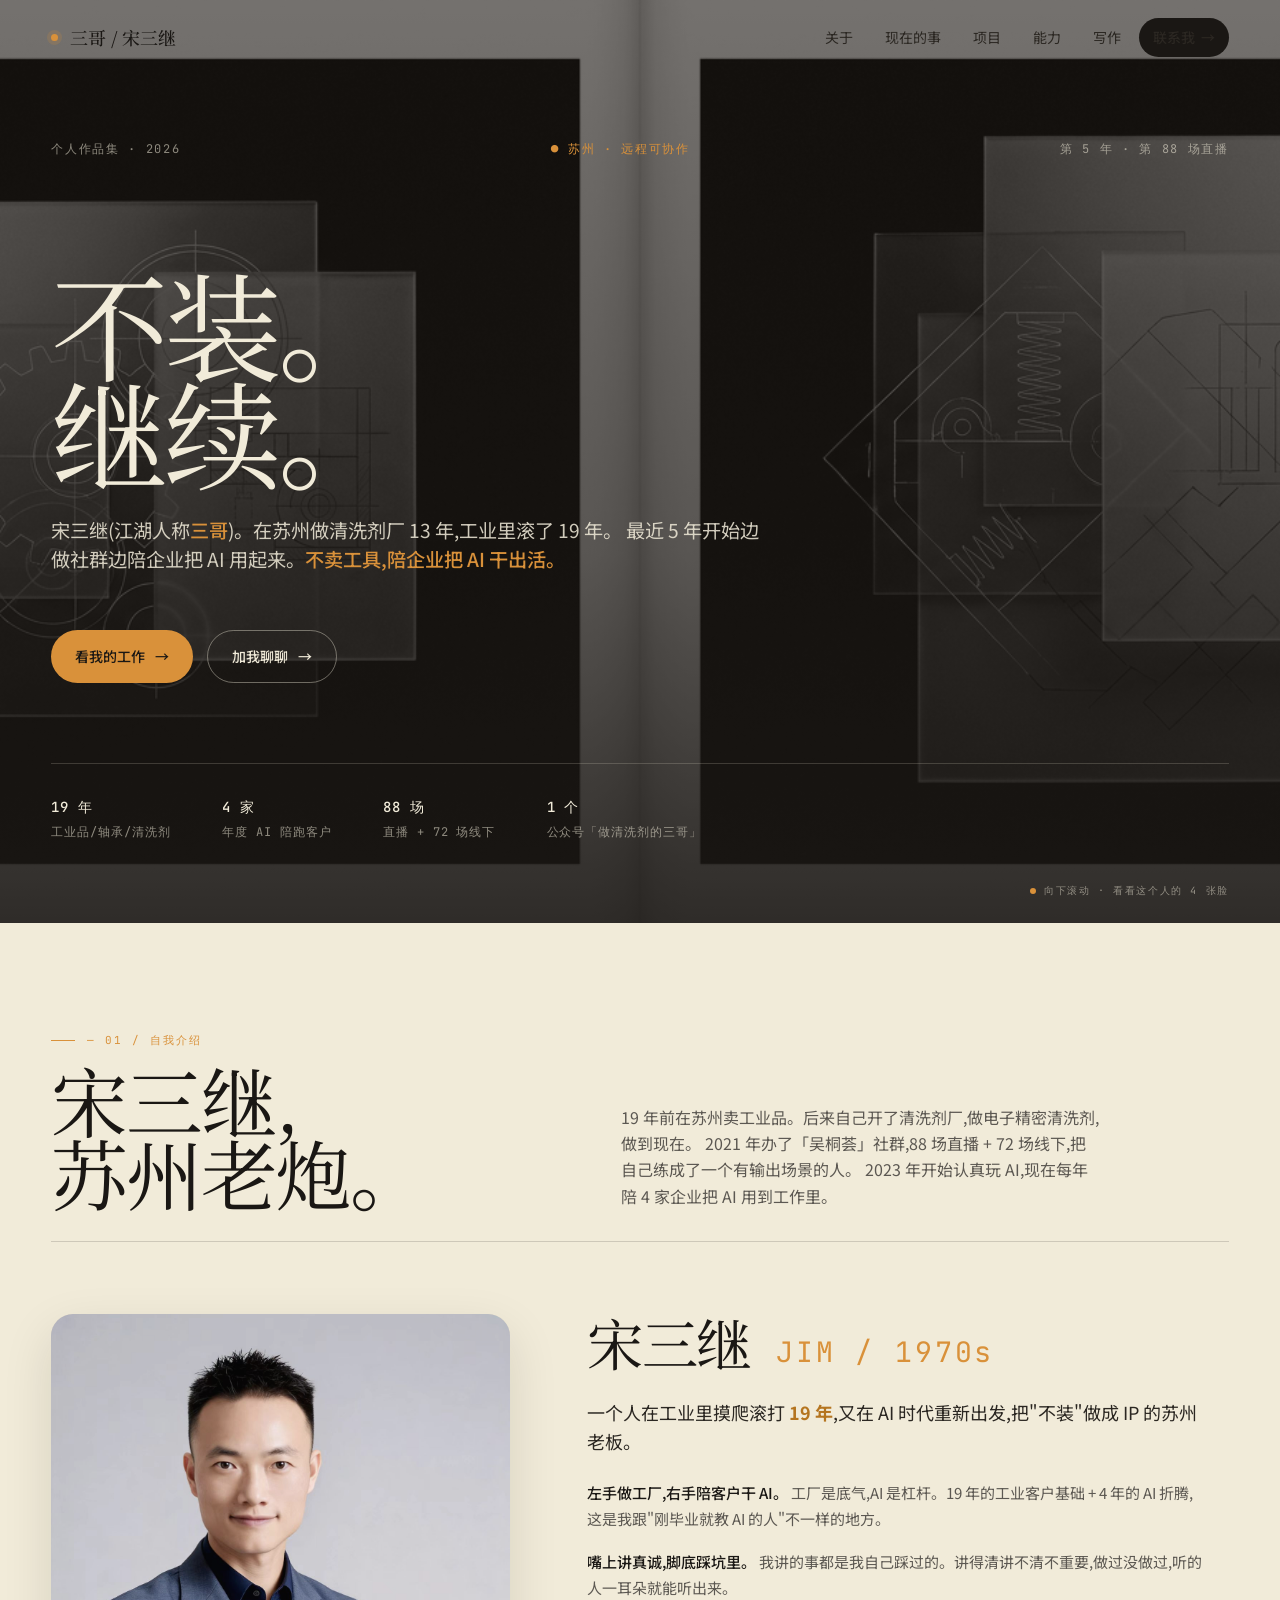
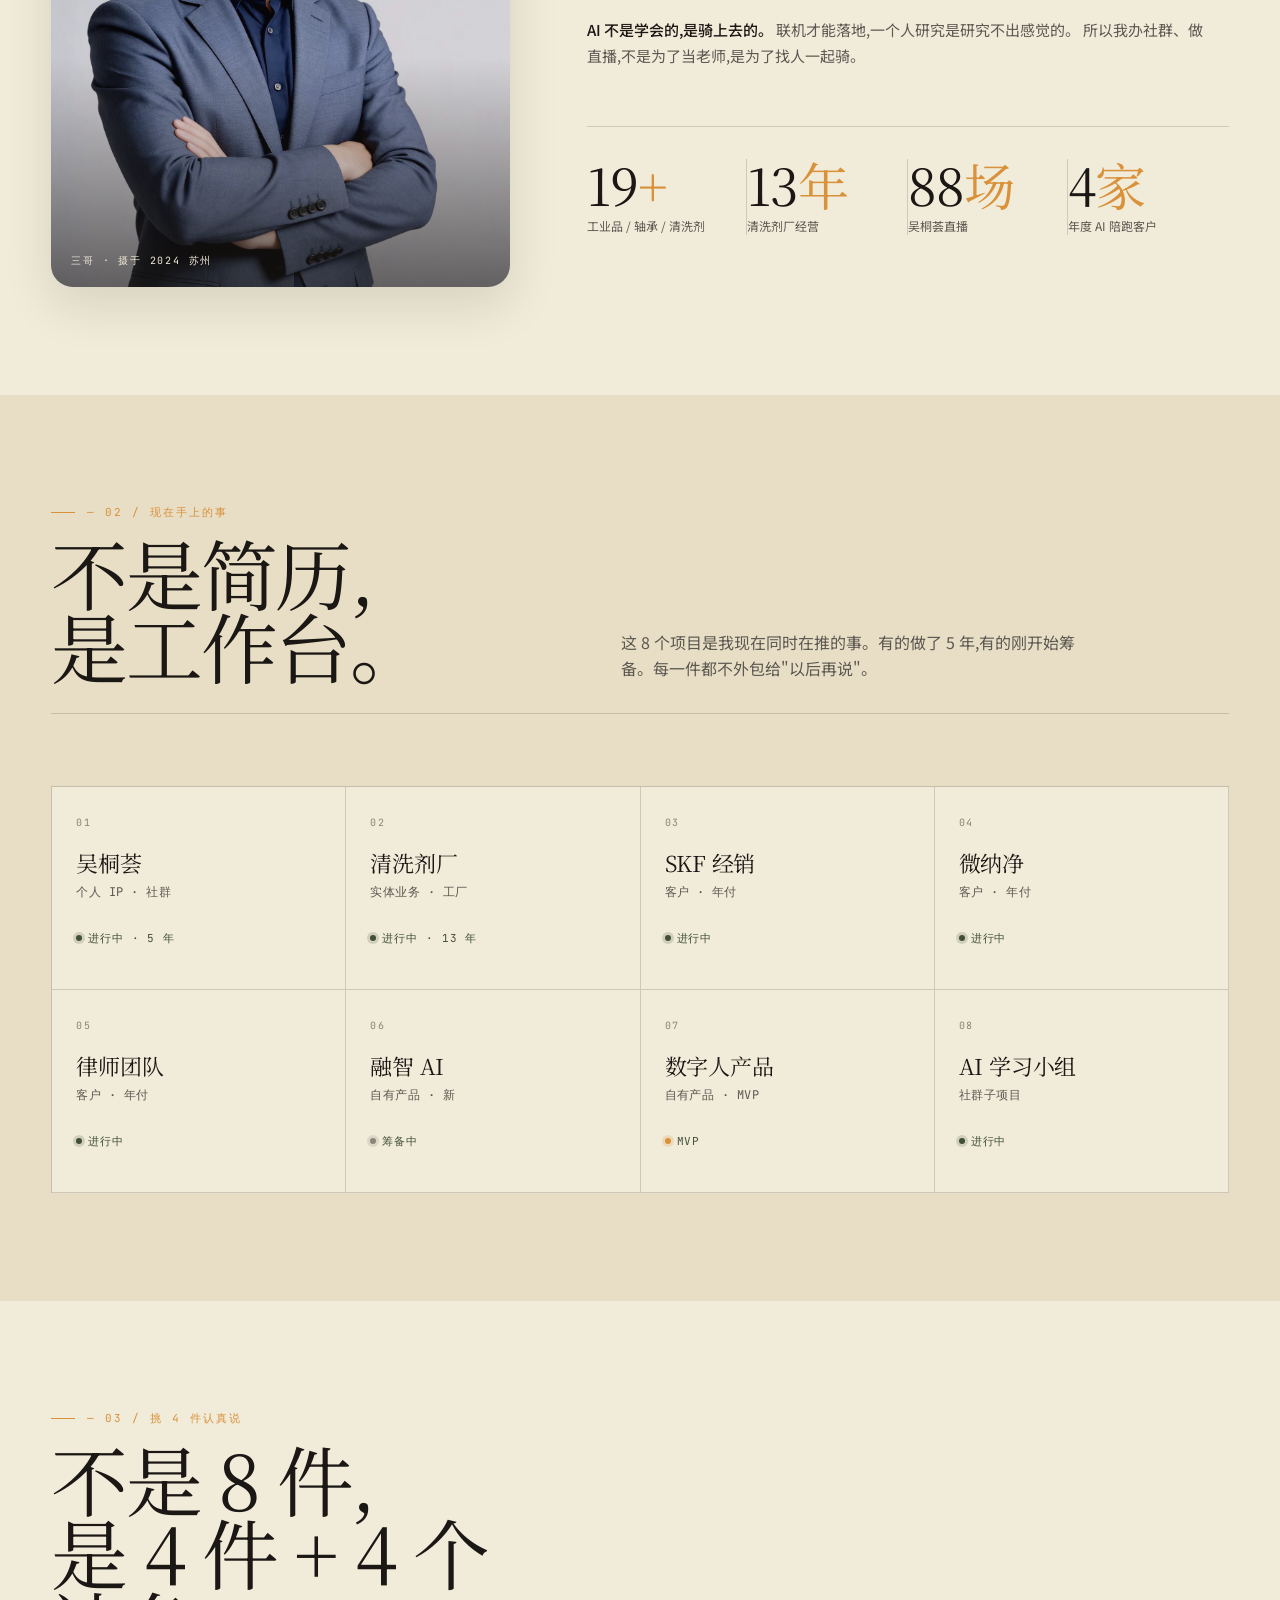
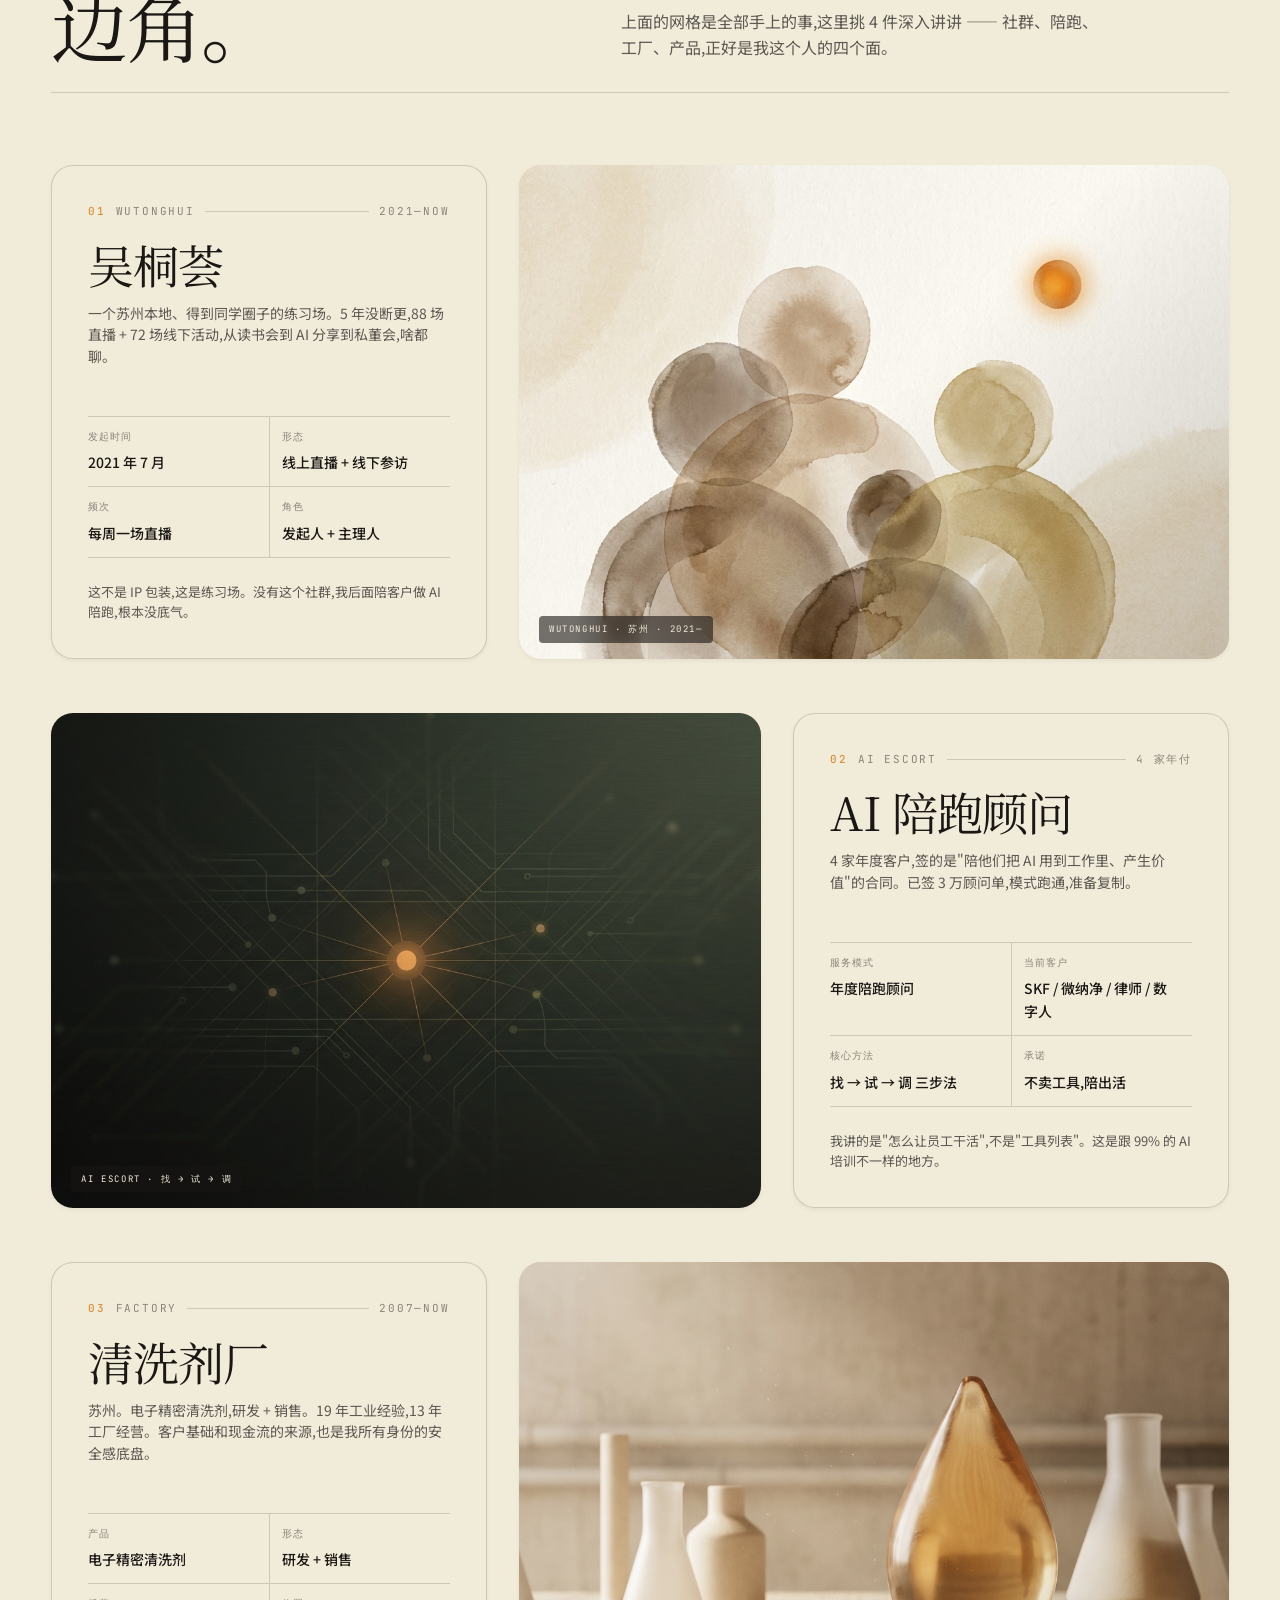
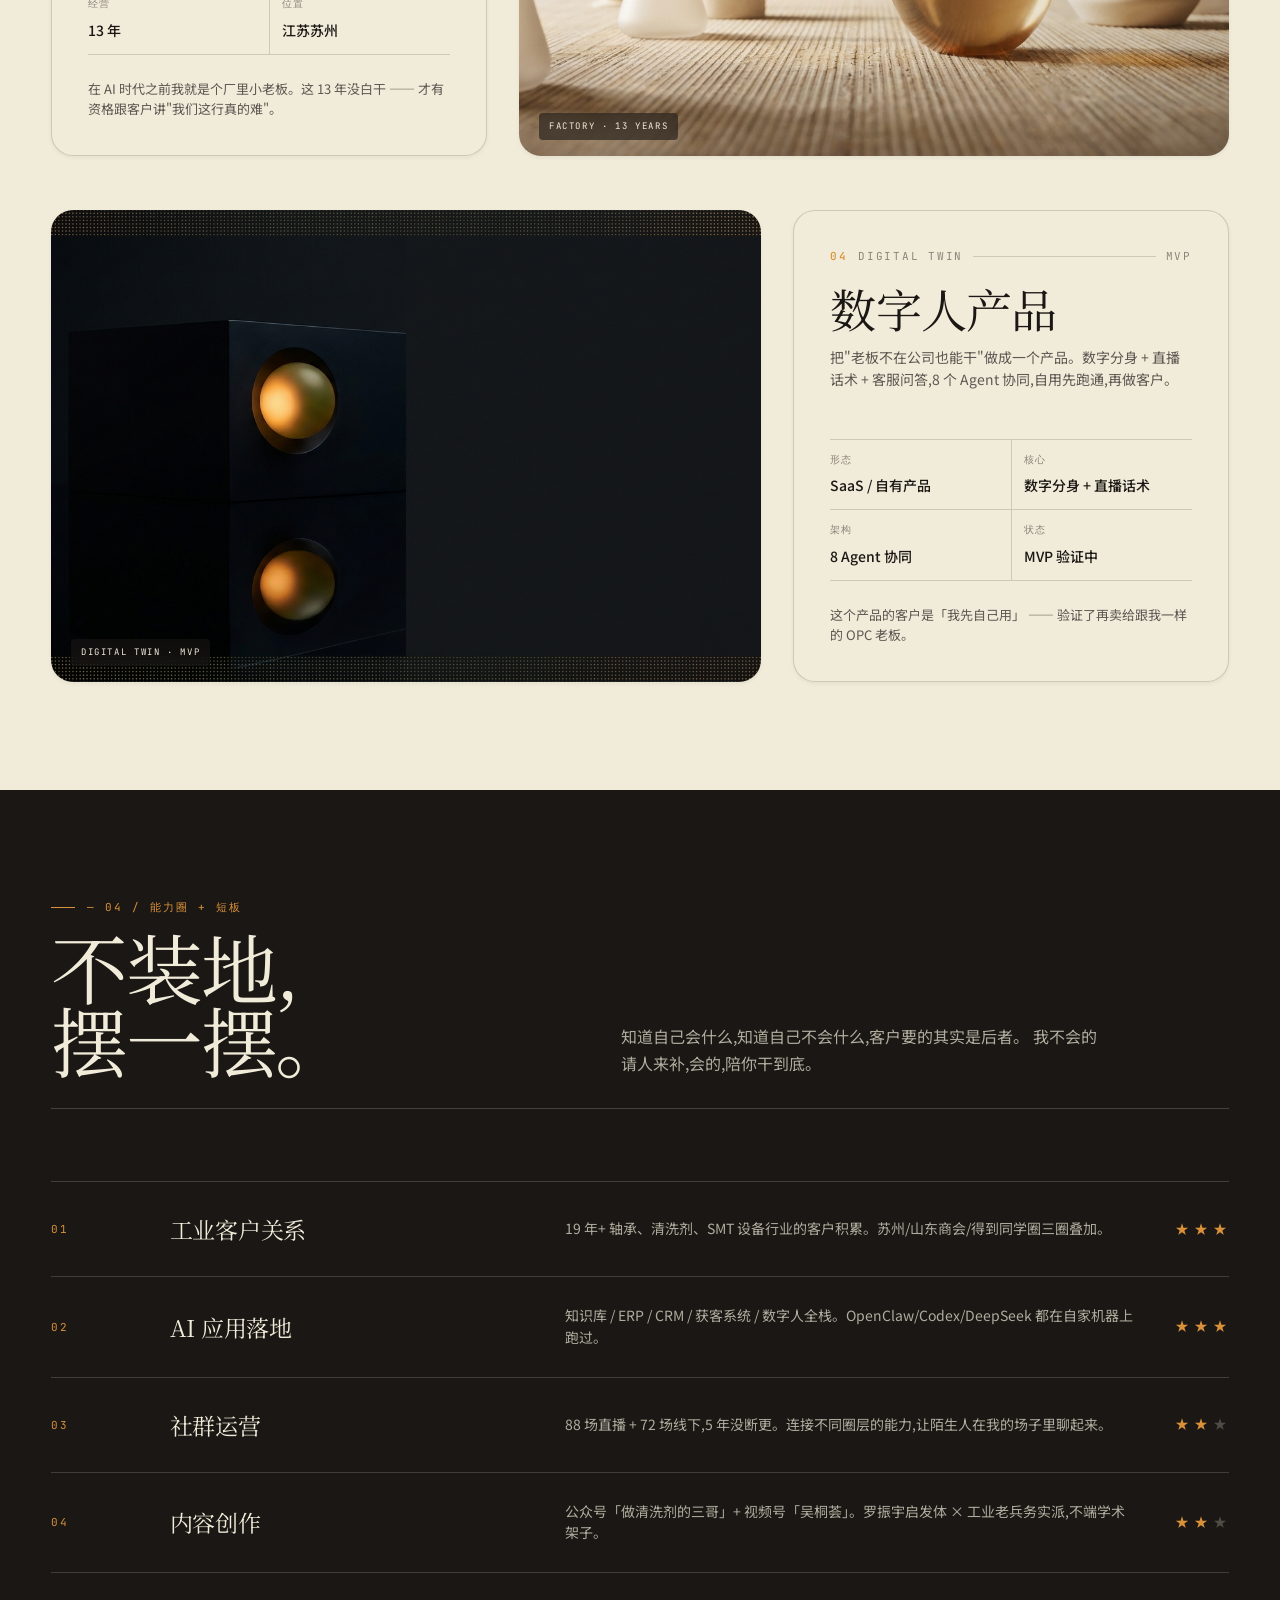
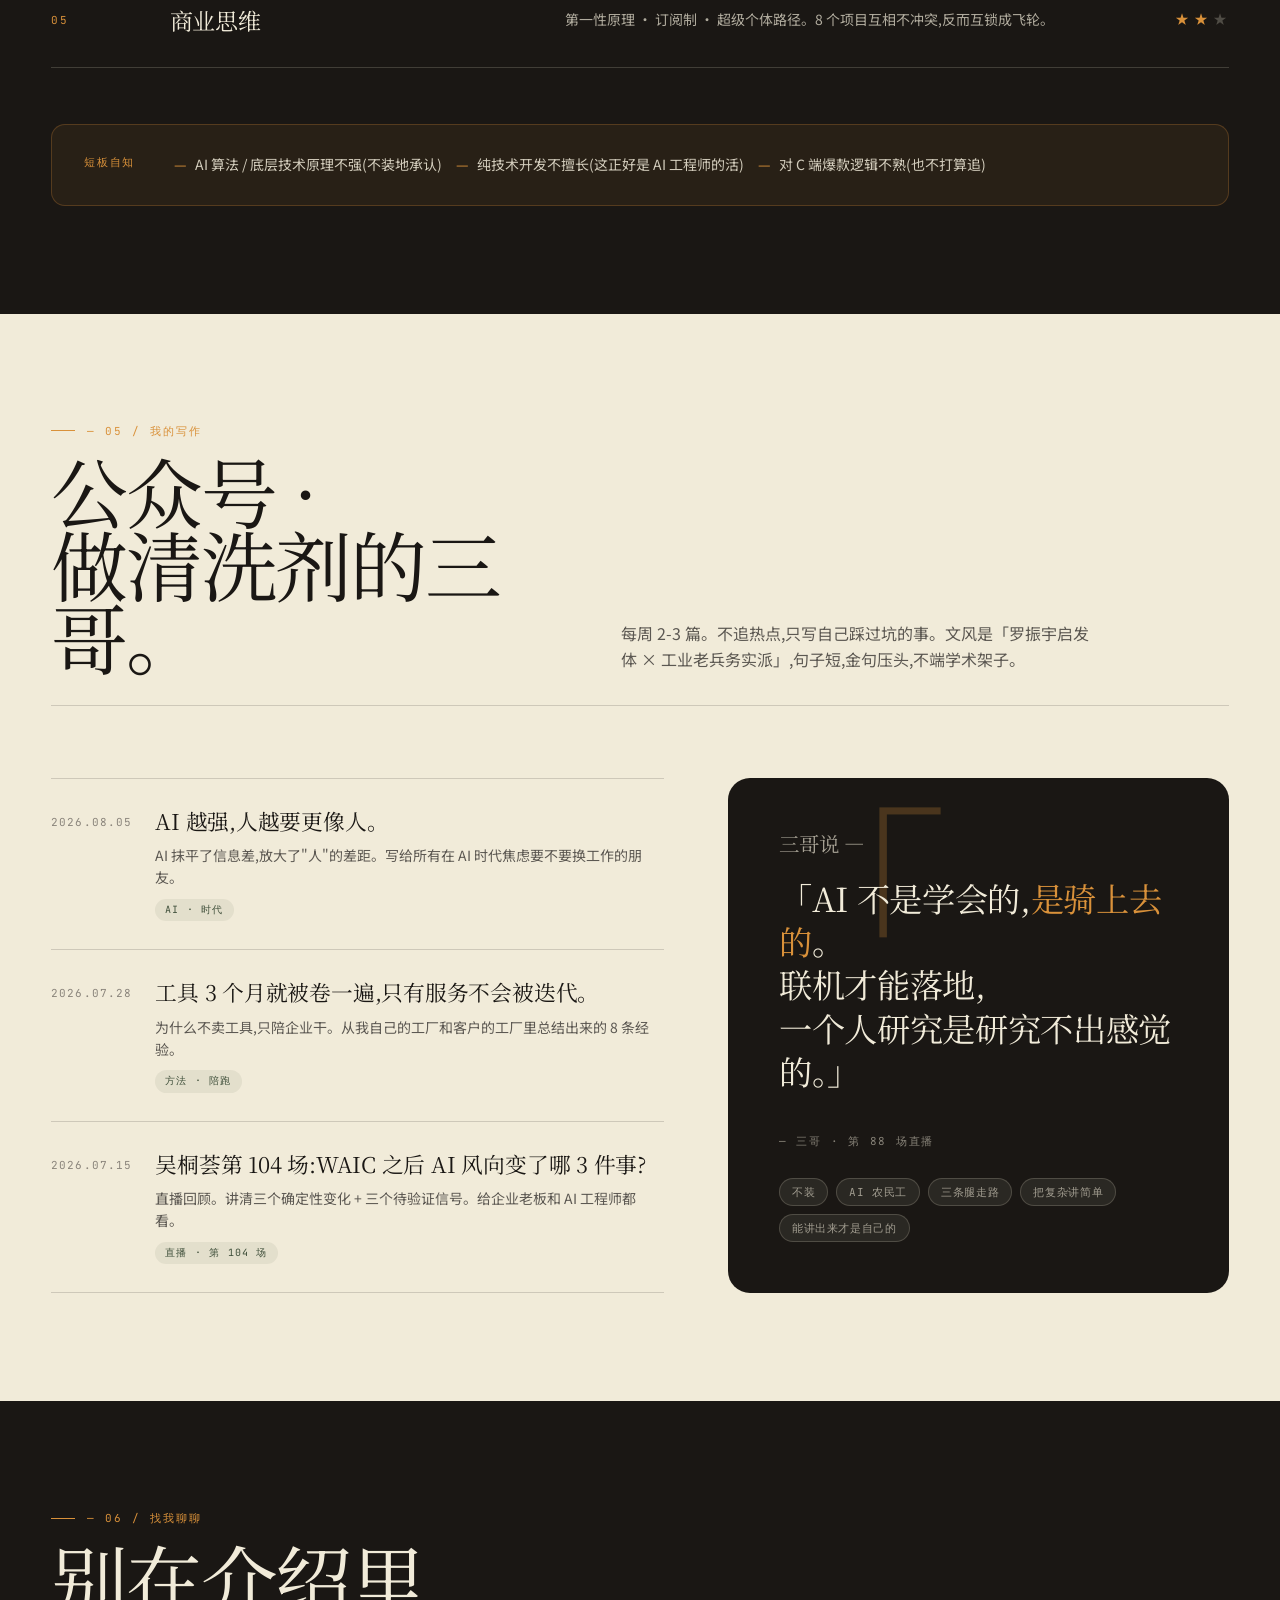
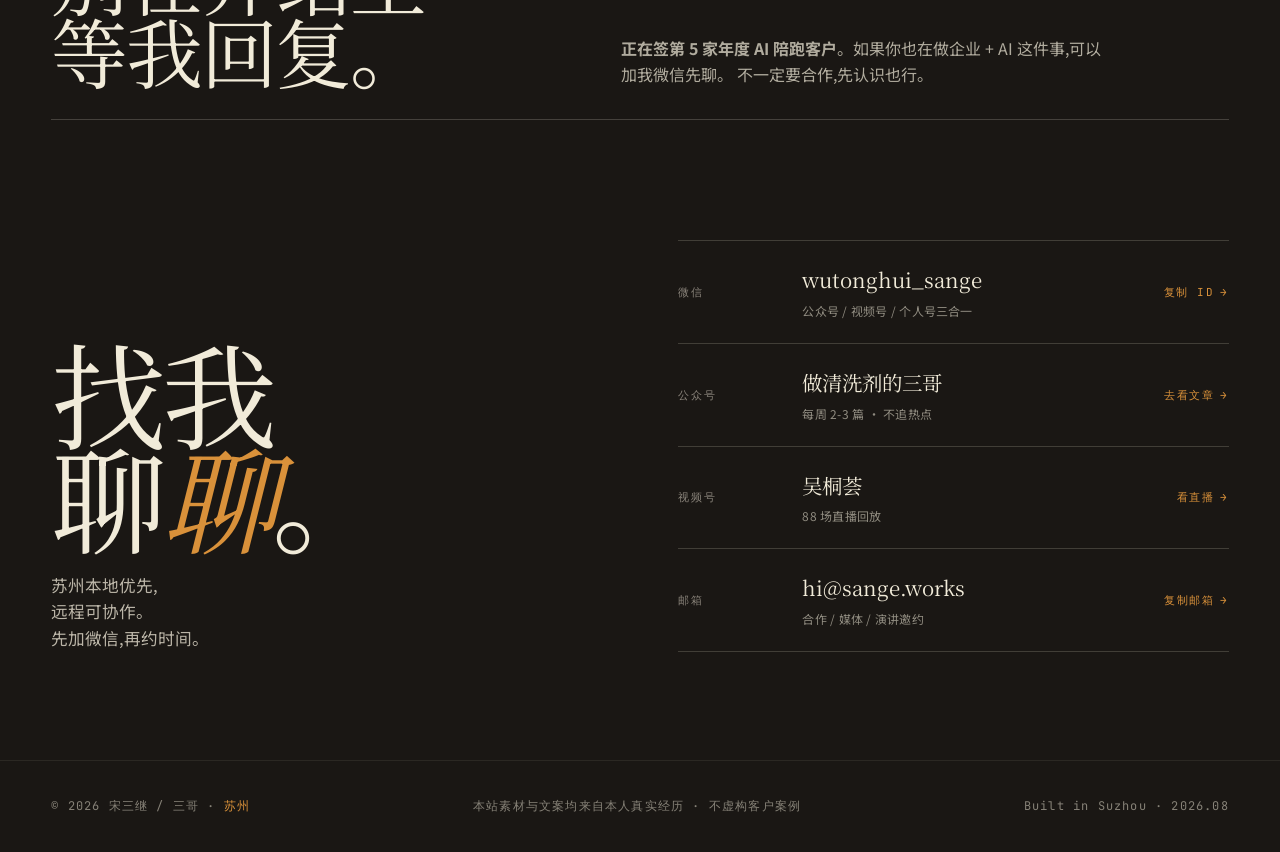
==== index.html @ bcd07b32 "feat: 三哥个人网站 v1.0 - 单页 Awwwards 风格作品集 - 8 大 section:hero/about/8项目/4精选/能力/写作/联系/footer - 暖白+墨黑+暖橙黄+橄" ====
<!doctype html>
<html lang="zh-CN">
<head>
<meta charset="utf-8" />
<meta name="viewport" content="width=device-width, initial-scale=1" />
<title>三哥 / 宋三继 — 苏州 · AI 陪跑顾问 · 清洗剂厂老板 · 吴桐荟发起人</title>
<meta name="description" content="宋三继(江湖人称"三哥"),在苏州做清洗剂厂 13 年,工业里滚了 19 年。最近 5 年边做社群边陪企业把 AI 用起来。公众号「做清洗剂的三哥」,视频号「吴桐荟」。" />

<!-- Fonts -->
<link rel="preconnect" href="https://fonts.googleapis.com" />
<link rel="preconnect" href="https://fonts.gstatic.com" crossorigin />
<link href="https://fonts.googleapis.com/css2?family=Noto+Serif+SC:wght@300;400;500;700&family=Noto+Sans+SC:wght@300;400;500;600&family=Inter:wght@300;400;500;600;700&family=JetBrains+Mono:wght@400;500&display=swap" rel="stylesheet" />

<style>
/* ============ DESIGN TOKENS ============ */
:root {
  /* 配色(无蓝无紫) */
  --paper: #F1EBD9;        /* 宣纸白 主背景 */
  --paper-warm: #E8DEC5;   /* 柔米 卡片 */
  --paper-deep: #D8CFB6;   /* 深米 分隔 */
  --ink: #1A1714;          /* 墨色 主文字 */
  --ink-soft: #2B2722;     /* 浅墨 强调文字 */
  --ink-mid: #5C5852;      /* 中墨 次文字 */
  --ash: #8A847B;          /* 炭灰 辅助 */
  --line: rgba(26, 23, 20, 0.16);
  --line-soft: rgba(26, 23, 20, 0.08);
  --amber: #D9913A;        /* 沙金 主强调 */
  --amber-deep: #B57520;   /* 深金 悬停 */
  --olive: #3F4F3A;        /* 橄榄墨绿 副强调 */
  --olive-light: #586B4F;  /* 浅橄榄 */
  --crimson: #8B3A2E;      /* 暗赤 极少数警示 */

  /* 字体 */
  --font-serif: "Noto Serif SC", "Source Han Serif SC", "Songti SC", serif;
  --font-sans: "Noto Sans SC", "PingFang SC", "Hiragino Sans GB", system-ui, sans-serif;
  --font-mono: "JetBrains Mono", "SF Mono", Consolas, monospace;
  --font-en: "Inter", "Helvetica Neue", Arial, sans-serif;

  /* 节奏 */
  --max-w: 1320px;
  --pad-x: clamp(20px, 4vw, 56px);
  --gap: 24px;
  --radius: 14px;
  --radius-lg: 22px;
  --radius-pill: 999px;

  /* 动效 */
  --ease: cubic-bezier(.22, 1, .36, 1);
  --ease-snap: cubic-bezier(.34, 1.56, .64, 1);
  --t-fast: 180ms;
  --t-mid: 280ms;
  --t-slow: 600ms;

  /* 阴影 */
  --shadow-sm: 0 2px 4px rgba(26, 23, 20, 0.05);
  --shadow-md: 0 10px 28px rgba(26, 23, 20, 0.08);
  --shadow-lg: 0 18px 50px rgba(26, 23, 20, 0.12);
}

/* ============ RESET ============ */
* { box-sizing: border-box; margin: 0; padding: 0; }
*::selection { background: var(--amber); color: var(--paper); }
html { scroll-behavior: smooth; }
body {
  background: var(--paper);
  color: var(--ink);
  font-family: var(--font-sans);
  font-size: 16px;
  line-height: 1.65;
  -webkit-font-smoothing: antialiased;
  -moz-osx-font-smoothing: grayscale;
  overflow-x: hidden;
}
img { display: block; max-width: 100%; height: auto; }
a { color: inherit; text-decoration: none; }
button { font: inherit; color: inherit; background: none; border: 0; cursor: pointer; }

/* ============ LAYOUT ============ */
.container {
  max-width: var(--max-w);
  margin: 0 auto;
  padding-left: var(--pad-x);
  padding-right: var(--pad-x);
}

/* ============ TYPE ============ */
.eyebrow {
  display: inline-flex;
  align-items: center;
  gap: 8px;
  font-family: var(--font-mono);
  font-size: 11px;
  font-weight: 500;
  letter-spacing: 0.14em;
  text-transform: uppercase;
  color: var(--ink-mid);
}
.eyebrow::before {
  content: "";
  width: 18px;
  height: 1px;
  background: var(--amber);
}
.serif {
  font-family: var(--font-serif);
  font-weight: 400;
  letter-spacing: -0.01em;
}
.mono { font-family: var(--font-mono); }

/* ============ TOP NAV ============ */
.topnav {
  position: fixed;
  top: 0; left: 0; right: 0;
  z-index: 100;
  display: flex;
  align-items: center;
  justify-content: space-between;
  padding: 18px var(--pad-x);
  transition: background var(--t-mid) var(--ease), backdrop-filter var(--t-mid) var(--ease), border-color var(--t-mid) var(--ease);
  border-bottom: 1px solid transparent;
}
.topnav.is-stuck {
  background: rgba(241, 235, 217, 0.85);
  backdrop-filter: blur(14px);
  -webkit-backdrop-filter: blur(14px);
  border-bottom-color: var(--line);
}
.topnav__brand {
  display: flex;
  align-items: center;
  gap: 12px;
  font-family: var(--font-serif);
  font-size: 18px;
  font-weight: 500;
  letter-spacing: -0.01em;
}
.topnav__brand .dot {
  display: inline-block;
  width: 7px; height: 7px;
  border-radius: 50%;
  background: var(--amber);
  box-shadow: 0 0 0 4px rgba(217, 145, 58, 0.18);
}
.topnav__links {
  display: flex;
  align-items: center;
  gap: 4px;
}
.topnav__links a {
  display: inline-flex;
  align-items: center;
  padding: 8px 14px;
  font-size: 14px;
  color: var(--ink-soft);
  border-radius: var(--radius-pill);
  transition: background var(--t-fast) var(--ease), color var(--t-fast) var(--ease);
}
.topnav__links a:hover { background: var(--ink); color: var(--paper); }
.topnav__cta {
  display: inline-flex;
  align-items: center;
  gap: 6px;
  padding: 8px 16px;
  font-size: 13px;
  font-weight: 500;
  color: var(--paper);
  background: var(--ink);
  border-radius: var(--radius-pill);
  transition: transform var(--t-fast) var(--ease), background var(--t-fast) var(--ease);
}
.topnav__cta:hover { background: var(--amber); color: var(--ink); transform: translateY(-1px); }

@media (max-width: 768px) {
  .topnav__links a:not(.topnav__cta) { display: none; }
  .topnav__brand { font-size: 16px; }
}

/* ============ HERO ============ */
.hero {
  position: relative;
  min-height: 100vh;
  padding: 140px 0 80px;
  background: var(--ink);
  color: var(--paper);
  overflow: hidden;
}
.hero__bg {
  position: absolute;
  inset: 0;
  background-image: url("./imgs/hero-bg.jpg");
  background-size: cover;
  background-position: center;
  opacity: 0.6;
  mix-blend-mode: luminosity;
}
.hero__bg::after {
  content: "";
  position: absolute; inset: 0;
  background: linear-gradient(180deg, rgba(26,23,20,0.35) 0%, rgba(26,23,20,0.55) 60%, rgba(26,23,20,0.85) 100%);
}
.hero__container {
  position: relative;
  z-index: 2;
  max-width: var(--max-w);
  margin: 0 auto;
  padding-left: var(--pad-x);
  padding-right: var(--pad-x);
}
.hero__top {
  display: flex;
  align-items: center;
  justify-content: space-between;
  margin-bottom: clamp(60px, 12vh, 120px);
  font-family: var(--font-mono);
  font-size: 12px;
  letter-spacing: 0.14em;
  text-transform: uppercase;
  color: rgba(241, 235, 217, 0.55);
}
.hero__top .now { color: var(--amber); }
.hero__title {
  font-family: var(--font-serif);
  font-size: clamp(56px, 9.2vw, 168px);
  font-weight: 400;
  line-height: 0.92;
  letter-spacing: -0.04em;
  color: var(--paper);
  margin-bottom: 32px;
}
.hero__title .accent { color: var(--amber); font-style: italic; }
.hero__sub {
  max-width: 720px;
  font-size: clamp(17px, 1.5vw, 22px);
  line-height: 1.5;
  color: rgba(241, 235, 217, 0.85);
  margin-bottom: 56px;
}
.hero__sub b { color: var(--amber); font-weight: 500; }
.hero__actions {
  display: flex;
  flex-wrap: wrap;
  gap: 14px;
  margin-bottom: 80px;
}
.btn {
  display: inline-flex;
  align-items: center;
  gap: 10px;
  padding: 14px 24px;
  font-size: 14px;
  font-weight: 500;
  border-radius: var(--radius-pill);
  transition: transform var(--t-fast) var(--ease), background var(--t-fast) var(--ease), color var(--t-fast) var(--ease);
}
.btn--primary { background: var(--amber); color: var(--ink); }
.btn--primary:hover { background: var(--paper); transform: translateY(-2px); }
.btn--ghost { background: transparent; color: var(--paper); border: 1px solid rgba(241, 235, 217, 0.4); }
.btn--ghost:hover { background: rgba(241, 235, 217, 0.1); border-color: var(--paper); transform: translateY(-2px); }
.btn .arrow { transition: transform var(--t-fast) var(--ease); }
.btn:hover .arrow { transform: translate(3px, -3px); }

.hero__meta {
  display: flex;
  flex-wrap: wrap;
  gap: clamp(28px, 4vw, 64px);
  padding-top: 32px;
  border-top: 1px solid rgba(241, 235, 217, 0.18);
  font-family: var(--font-mono);
  font-size: 12px;
  color: rgba(241, 235, 217, 0.55);
  letter-spacing: 0.08em;
  text-transform: uppercase;
}
.hero__meta b { color: var(--paper); display: block; font-size: 14px; font-weight: 500; margin-bottom: 4px; }

.hero__scroll {
  position: absolute;
  bottom: 24px;
  right: var(--pad-x);
  z-index: 2;
  font-family: var(--font-mono);
  font-size: 10px;
  letter-spacing: 0.16em;
  text-transform: uppercase;
  color: rgba(241, 235, 217, 0.5);
  display: flex;
  align-items: center;
  gap: 8px;
}
.hero__scroll .dot-pulse {
  width: 6px; height: 6px;
  border-radius: 50%;
  background: var(--amber);
  animation: dotPulse 1.6s var(--ease) infinite;
}
@keyframes dotPulse {
  0%, 100% { opacity: 0.4; transform: scale(0.9); }
  50% { opacity: 1; transform: scale(1.1); box-shadow: 0 0 0 4px rgba(217, 145, 58, 0.18); }
}

/* ============ SECTION HEAD ============ */
.section { padding: clamp(80px, 12vh, 160px) 0; position: relative; }
.section--alt { background: var(--ink); color: var(--paper); }
.section--warm { background: var(--paper-warm); }
.section--paper { background: var(--paper-deep); }
.section__head {
  display: grid;
  grid-template-columns: 1fr 1.2fr;
  gap: clamp(24px, 5vw, 80px);
  margin-bottom: clamp(48px, 8vh, 96px);
  padding-bottom: 32px;
  border-bottom: 1px solid var(--line);
}
.section--alt .section__head { border-bottom-color: rgba(241, 235, 217, 0.2); }
.section__no {
  display: flex;
  align-items: center;
  gap: 12px;
  font-family: var(--font-mono);
  font-size: 11px;
  letter-spacing: 0.18em;
  text-transform: uppercase;
  color: var(--amber);
}
.section__no::before { content: ""; width: 24px; height: 1px; background: var(--amber); }
.section__title {
  font-family: var(--font-serif);
  font-size: clamp(40px, 6vw, 88px);
  font-weight: 400;
  line-height: 0.95;
  letter-spacing: -0.03em;
  margin-top: 14px;
}
.section__sub {
  font-size: 16px;
  line-height: 1.65;
  color: var(--ink-mid);
  align-self: end;
  max-width: 480px;
}
.section--alt .section__sub { color: rgba(241, 235, 217, 0.7); }
@media (max-width: 768px) {
  .section__head { grid-template-columns: 1fr; gap: 24px; }
}

/* ============ ABOUT ============ */
.about__grid {
  display: grid;
  grid-template-columns: 1fr 1.4fr;
  gap: clamp(40px, 6vw, 96px);
  align-items: start;
}
.about__photo {
  position: relative;
  aspect-ratio: 4 / 5;
  overflow: hidden;
  border-radius: var(--radius-lg);
  background: var(--paper-warm);
  box-shadow: var(--shadow-lg);
}
.about__photo img {
  width: 100%; height: 100%; object-fit: cover;
  filter: contrast(0.96) saturate(0.92);
  transition: transform 800ms var(--ease);
}
.about__photo:hover img { transform: scale(1.03); }
.about__photo::after {
  content: "";
  position: absolute;
  inset: 0;
  background: linear-gradient(180deg, transparent 60%, rgba(26,23,20,0.6) 100%);
}
.about__photo__caption {
  position: absolute;
  left: 20px; bottom: 18px;
  z-index: 1;
  font-family: var(--font-mono);
  font-size: 10px;
  letter-spacing: 0.18em;
  text-transform: uppercase;
  color: var(--paper);
}

.about__name {
  font-family: var(--font-serif);
  font-size: clamp(36px, 4.4vw, 64px);
  font-weight: 400;
  line-height: 1;
  letter-spacing: -0.02em;
  margin-bottom: 8px;
}
.about__name em {
  font-style: normal;
  color: var(--amber);
  font-family: var(--font-mono);
  font-size: 0.5em;
  letter-spacing: 0.1em;
  margin-left: 12px;
  vertical-align: middle;
}
.about__lead {
  font-size: 18px;
  line-height: 1.6;
  color: var(--ink-soft);
  margin: 28px 0 24px;
  max-width: 620px;
}
.about__lead b { color: var(--amber-deep); }
.about__story p {
  font-size: 15px;
  line-height: 1.75;
  color: var(--ink-mid);
  margin-bottom: 16px;
  max-width: 620px;
}
.about__story p strong { color: var(--ink); font-weight: 500; }

.about__stats {
  display: grid;
  grid-template-columns: repeat(4, 1fr);
  gap: 0;
  margin-top: 56px;
  padding-top: 32px;
  border-top: 1px solid var(--line);
}
.about__stat {
  padding: 0 16px 0 0;
  border-right: 1px solid var(--line);
}
.about__stat:last-child { border-right: 0; }
.about__stat .n {
  font-family: var(--font-serif);
  font-size: clamp(36px, 4vw, 56px);
  font-weight: 400;
  line-height: 1;
  letter-spacing: -0.02em;
  color: var(--ink);
}
.about__stat .n span { color: var(--amber); }
.about__stat .l {
  display: block;
  margin-top: 8px;
  font-size: 12px;
  color: var(--ink-mid);
  line-height: 1.4;
}
@media (max-width: 768px) {
  .about__grid { grid-template-columns: 1fr; }
  .about__stats { grid-template-columns: repeat(2, 1fr); gap: 24px 0; }
  .about__stat:nth-child(2) { border-right: 0; }
}

/* ============ CURRENT WORK (8 projects grid) ============ */
.work__list {
  display: grid;
  grid-template-columns: repeat(4, 1fr);
  gap: 0;
  border-top: 1px solid var(--line);
  border-left: 1px solid var(--line);
}
.work__item {
  position: relative;
  padding: 28px 24px;
  border-right: 1px solid var(--line);
  border-bottom: 1px solid var(--line);
  background: var(--paper);
  transition: background var(--t-fast) var(--ease), transform var(--t-fast) var(--ease);
  cursor: default;
}
.work__item:hover { background: var(--paper-warm); transform: translateY(-2px); }
.work__no {
  font-family: var(--font-mono);
  font-size: 10px;
  letter-spacing: 0.14em;
  color: var(--ash);
  margin-bottom: 18px;
}
.work__name {
  font-family: var(--font-serif);
  font-size: 22px;
  font-weight: 400;
  line-height: 1.15;
  letter-spacing: -0.01em;
  color: var(--ink);
  margin-bottom: 8px;
}
.work__type {
  font-size: 12px;
  color: var(--ink-mid);
  margin-bottom: 18px;
  font-family: var(--font-mono);
  letter-spacing: 0.04em;
}
.work__status {
  display: inline-flex;
  align-items: center;
  gap: 6px;
  font-size: 11px;
  color: var(--olive);
  font-family: var(--font-mono);
  letter-spacing: 0.08em;
  text-transform: uppercase;
}
.work__status::before {
  content: "";
  width: 6px; height: 6px;
  border-radius: 50%;
  background: var(--olive);
  box-shadow: 0 0 0 3px rgba(63, 79, 58, 0.18);
}
.work__status--progress::before { background: var(--olive); }
.work__status--mvp::before { background: var(--amber); box-shadow: 0 0 0 3px rgba(217, 145, 58, 0.2); }
.work__status--prep::before { background: var(--ash); box-shadow: 0 0 0 3px rgba(138, 132, 123, 0.2); }
.work__desc {
  margin-top: 14px;
  font-size: 13px;
  line-height: 1.55;
  color: var(--ink-mid);
  max-height: 0;
  overflow: hidden;
  transition: max-height var(--t-mid) var(--ease);
}
.work__item:hover .work__desc { max-height: 200px; }
@media (max-width: 1100px) {
  .work__list { grid-template-columns: repeat(2, 1fr); }
}
@media (max-width: 600px) {
  .work__list { grid-template-columns: 1fr; }
}

/* ============ FEATURED PROJECTS ============ */
.feature {
  display: grid;
  grid-template-columns: minmax(280px, 0.95fr) minmax(0, 1.55fr);
  gap: clamp(20px, 2.5vw, 32px);
  margin-bottom: clamp(40px, 6vh, 64px);
  align-items: stretch;
}
.feature:last-child { margin-bottom: 0; }
.feature--rev { grid-template-columns: minmax(0, 1.55fr) minmax(280px, 0.95fr); }
.feature--rev .feature__info { order: 2; }
.feature--rev .feature__visual { order: 1; }
.feature__info {
  display: flex;
  flex-direction: column;
  padding: clamp(24px, 3vw, 36px);
  background: var(--paper);
  border: 1px solid var(--line);
  border-radius: var(--radius-lg);
  box-shadow: var(--shadow-sm);
  transition: box-shadow var(--t-mid) var(--ease), transform var(--t-mid) var(--ease), border-color var(--t-mid) var(--ease);
}
.feature:hover .feature__info { box-shadow: var(--shadow-md); border-color: var(--ink); }
.feature__index {
  display: flex;
  align-items: center;
  gap: 10px;
  font-family: var(--font-mono);
  font-size: 11px;
  letter-spacing: 0.16em;
  text-transform: uppercase;
  color: var(--ash);
  margin-bottom: 20px;
}
.feature__index .no { color: var(--amber); font-weight: 500; }
.feature__index .line { flex: 1; height: 1px; background: var(--line); }
.feature__title {
  font-family: var(--font-serif);
  font-size: clamp(32px, 3.6vw, 52px);
  font-weight: 400;
  line-height: 1;
  letter-spacing: -0.02em;
  color: var(--ink);
  margin-bottom: 16px;
}
.feature__type {
  font-size: 14px;
  line-height: 1.55;
  color: var(--ink-mid);
  margin-bottom: 24px;
  max-width: 380px;
}
.feature__facts {
  display: grid;
  grid-template-columns: repeat(2, 1fr);
  gap: 0;
  margin: 24px 0;
  border-top: 1px solid var(--line);
}
.feature__fact {
  padding: 12px 12px 12px 0;
  border-bottom: 1px solid var(--line);
}
.feature__fact:nth-child(even) { padding-left: 12px; border-left: 1px solid var(--line); }
.feature__fact dt {
  font-size: 10px;
  letter-spacing: 0.1em;
  text-transform: uppercase;
  color: var(--ash);
  margin-bottom: 6px;
  font-family: var(--font-mono);
}
.feature__fact dd {
  font-size: 14px;
  color: var(--ink);
  font-weight: 500;
}
.feature__visual {
  position: relative;
  min-height: 420px;
  border-radius: var(--radius-lg);
  overflow: hidden;
  background: var(--paper-warm);
  box-shadow: var(--shadow-sm);
  transition: transform var(--t-mid) var(--ease);
}
.feature:hover .feature__visual { transform: translateY(-3px); }
.feature__visual img {
  width: 100%; height: 100%;
  object-fit: cover;
  transition: transform 800ms var(--ease);
}
.feature:hover .feature__visual img { transform: scale(1.04); }
.feature__visual::after {
  content: "";
  position: absolute; inset: 0;
  background: linear-gradient(135deg, rgba(26,23,20,0.05) 0%, transparent 50%, rgba(26,23,20,0.2) 100%);
  pointer-events: none;
}
.feature__visual__caption {
  position: absolute;
  left: 20px; bottom: 16px;
  z-index: 1;
  padding: 6px 10px;
  font-family: var(--font-mono);
  font-size: 9px;
  letter-spacing: 0.18em;
  text-transform: uppercase;
  color: var(--paper);
  background: rgba(26, 23, 20, 0.6);
  backdrop-filter: blur(6px);
  border-radius: 4px;
}

@media (max-width: 900px) {
  .feature, .feature--rev { grid-template-columns: 1fr; }
  .feature--rev .feature__info { order: 1; }
  .feature--rev .feature__visual { order: 2; }
  .feature__visual { min-height: 280px; }
}

/* ============ ABILITIES ============ */
.abilities__list { display: flex; flex-direction: column; }
.ability {
  display: grid;
  grid-template-columns: 80px 1fr 1.6fr auto;
  gap: clamp(16px, 3vw, 48px);
  align-items: center;
  padding: 28px 0;
  border-bottom: 1px solid rgba(241, 235, 217, 0.18);
  transition: padding-left var(--t-fast) var(--ease);
}
.ability:first-child { border-top: 1px solid rgba(241, 235, 217, 0.18); }
.ability:hover { padding-left: 12px; }
.ability__no {
  font-family: var(--font-mono);
  font-size: 11px;
  letter-spacing: 0.18em;
  color: var(--amber);
}
.ability__name {
  font-family: var(--font-serif);
  font-size: clamp(20px, 1.8vw, 28px);
  font-weight: 400;
  color: var(--paper);
  letter-spacing: -0.01em;
}
.ability__desc {
  font-size: 14px;
  line-height: 1.55;
  color: rgba(241, 235, 217, 0.7);
}
.ability__stars {
  display: inline-flex;
  gap: 4px;
  font-family: var(--font-mono);
  font-size: 14px;
  letter-spacing: 0.1em;
}
.ability__stars .on { color: var(--amber); }
.ability__stars .off { color: rgba(241, 235, 217, 0.25); }
.abilities__weak {
  display: grid;
  grid-template-columns: auto 1fr;
  gap: clamp(20px, 3vw, 48px);
  margin-top: 56px;
  padding: 28px 32px;
  background: rgba(217, 145, 58, 0.08);
  border: 1px solid rgba(217, 145, 58, 0.25);
  border-radius: var(--radius);
}
.abilities__weak__label {
  font-family: var(--font-mono);
  font-size: 11px;
  letter-spacing: 0.16em;
  text-transform: uppercase;
  color: var(--amber);
}
.abilities__weak__list {
  display: flex;
  flex-wrap: wrap;
  gap: 8px 14px;
  font-size: 14px;
  color: rgba(241, 235, 217, 0.85);
  line-height: 1.7;
}
.abilities__weak__list li { display: inline-flex; align-items: center; gap: 8px; }
.abilities__weak__list li::before { content: "—"; color: var(--amber); }

@media (max-width: 768px) {
  .ability { grid-template-columns: 60px 1fr; row-gap: 8px; }
  .ability__desc, .ability__stars { grid-column: 2; }
}

/* ============ WRITING (公众号) ============ */
.writing__grid {
  display: grid;
  grid-template-columns: 1.1fr 0.9fr;
  gap: clamp(40px, 5vw, 80px);
  align-items: stretch;
}
.writing__list {
  display: flex;
  flex-direction: column;
}
.writing__post {
  display: grid;
  grid-template-columns: 80px 1fr;
  gap: 24px;
  padding: 28px 0;
  border-top: 1px solid var(--line);
  align-items: start;
  transition: padding-left var(--t-fast) var(--ease);
}
.writing__post:hover { padding-left: 8px; }
.writing__post:last-child { border-bottom: 1px solid var(--line); }
.writing__post__date {
  font-family: var(--font-mono);
  font-size: 11px;
  letter-spacing: 0.1em;
  color: var(--ash);
  padding-top: 6px;
}
.writing__post h3 {
  font-family: var(--font-serif);
  font-size: clamp(20px, 1.7vw, 26px);
  font-weight: 400;
  line-height: 1.25;
  letter-spacing: -0.01em;
  color: var(--ink);
  margin-bottom: 10px;
}
.writing__post p {
  font-size: 14px;
  line-height: 1.6;
  color: var(--ink-mid);
}
.writing__post__tag {
  display: inline-block;
  margin-top: 10px;
  padding: 3px 10px;
  font-size: 10px;
  letter-spacing: 0.12em;
  text-transform: uppercase;
  font-family: var(--font-mono);
  color: var(--olive);
  background: rgba(63, 79, 58, 0.08);
  border-radius: var(--radius-pill);
}

.quote__card {
  position: relative;
  padding: clamp(32px, 4vw, 56px);
  background: var(--ink);
  color: var(--paper);
  border-radius: var(--radius-lg);
  display: flex;
  flex-direction: column;
  justify-content: space-between;
  overflow: hidden;
}
.quote__card::before {
  content: "「";
  position: absolute;
  top: 12px; left: 20px;
  font-family: var(--font-serif);
  font-size: 200px;
  line-height: 1;
  color: var(--amber);
  opacity: 0.25;
}
.quote__card h3 {
  position: relative;
  font-family: var(--font-serif);
  font-size: clamp(20px, 1.6vw, 24px);
  font-weight: 400;
  line-height: 1.4;
  margin-bottom: 12px;
  color: rgba(241, 235, 217, 0.65);
  font-style: normal;
}
.quote__card .quote__main {
  position: relative;
  font-family: var(--font-serif);
  font-size: clamp(28px, 2.6vw, 42px);
  font-weight: 400;
  line-height: 1.3;
  letter-spacing: -0.01em;
  color: var(--paper);
  margin-bottom: 32px;
}
.quote__card .quote__main em {
  font-style: normal;
  color: var(--amber);
}
.quote__card .quote__by {
  position: relative;
  font-family: var(--font-mono);
  font-size: 11px;
  letter-spacing: 0.16em;
  text-transform: uppercase;
  color: rgba(241, 235, 217, 0.5);
}
.quote__card .quote__more {
  position: relative;
  margin-top: 20px;
  display: flex;
  flex-wrap: wrap;
  gap: 8px;
}
.quote__card .quote__more span {
  padding: 4px 12px;
  font-size: 11px;
  font-family: var(--font-mono);
  letter-spacing: 0.06em;
  color: rgba(241, 235, 217, 0.6);
  background: rgba(241, 235, 217, 0.08);
  border: 1px solid rgba(241, 235, 217, 0.18);
  border-radius: var(--radius-pill);
}
@media (max-width: 900px) {
  .writing__grid { grid-template-columns: 1fr; }
}

/* ============ CONTACT ============ */
.contact__wrap {
  display: grid;
  grid-template-columns: 1fr 1fr;
  gap: clamp(48px, 6vw, 96px);
  align-items: end;
}
.contact__title {
  font-family: var(--font-serif);
  font-size: clamp(56px, 9vw, 144px);
  font-weight: 400;
  line-height: 0.9;
  letter-spacing: -0.04em;
  color: var(--paper);
  margin-bottom: 24px;
}
.contact__title em { font-style: italic; color: var(--amber); }
.contact__sub {
  font-size: clamp(15px, 1.3vw, 18px);
  line-height: 1.6;
  color: rgba(241, 235, 217, 0.75);
  max-width: 480px;
}
.contact__sub b { color: var(--amber); }
.contact__list {
  display: flex;
  flex-direction: column;
  gap: 0;
  margin-top: 48px;
}
.contact__item {
  display: grid;
  grid-template-columns: 100px 1fr auto;
  align-items: center;
  gap: 24px;
  padding: 22px 0;
  border-top: 1px solid rgba(241, 235, 217, 0.18);
  transition: padding-left var(--t-fast) var(--ease);
}
.contact__item:last-child { border-bottom: 1px solid rgba(241, 235, 217, 0.18); }
.contact__item:hover { padding-left: 8px; }
.contact__item__k {
  font-family: var(--font-mono);
  font-size: 11px;
  letter-spacing: 0.16em;
  text-transform: uppercase;
  color: var(--ash);
}
.contact__item__v {
  font-family: var(--font-serif);
  font-size: clamp(18px, 1.6vw, 24px);
  color: var(--paper);
  font-weight: 400;
}
.contact__item__v small {
  display: block;
  margin-top: 4px;
  font-family: var(--font-sans);
  font-size: 12px;
  color: rgba(241, 235, 217, 0.55);
  letter-spacing: 0.02em;
}
.contact__item__a {
  font-family: var(--font-mono);
  font-size: 11px;
  letter-spacing: 0.14em;
  text-transform: uppercase;
  color: var(--amber);
  display: inline-flex;
  align-items: center;
  gap: 6px;
  transition: gap var(--t-fast) var(--ease);
}
.contact__item__a:hover { gap: 10px; }
.contact__item__a::after { content: "→"; transition: transform var(--t-fast) var(--ease); }
.contact__item__a:hover::after { transform: translate(3px, -3px); }

@media (max-width: 768px) {
  .contact__wrap { grid-template-columns: 1fr; gap: 32px; }
  .contact__item { grid-template-columns: 80px 1fr; }
  .contact__item__a { grid-column: 2; padding-left: 0; }
}

/* ============ FOOTER ============ */
.footer {
  padding: 36px 0;
  background: var(--ink);
  color: rgba(241, 235, 217, 0.5);
  border-top: 1px solid rgba(241, 235, 217, 0.08);
  font-size: 12px;
}
.footer__inner {
  display: flex;
  flex-wrap: wrap;
  align-items: center;
  justify-content: space-between;
  gap: 16px;
  font-family: var(--font-mono);
  letter-spacing: 0.1em;
}
.footer__inner b { color: var(--amber); font-weight: 500; }

/* ============ REVEAL ANIMATIONS ============ */
/* 默认就显示,JS 加载后 .motion-ready 才隐藏未触发的元素,避免无 JS 时全空 */
.motion-ready [data-reveal] {
  opacity: 0;
  transform: translateY(20px);
  transition: opacity var(--t-slow) var(--ease), transform var(--t-slow) var(--ease);
  transition-delay: var(--reveal-delay, 0ms);
}
.motion-ready [data-reveal].is-visible {
  opacity: 1;
  transform: translateY(0);
}
.hero [data-reveal] { transition-duration: 900ms; }
.hero__title[data-reveal] { transition-delay: 100ms; }
.hero__sub[data-reveal] { transition-delay: 200ms; }
.hero__actions[data-reveal] { transition-delay: 300ms; }
.hero__meta[data-reveal] { transition-delay: 400ms; }
.hero__top[data-reveal] { transition-delay: 0ms; }

@media (prefers-reduced-motion: reduce) {
  html { scroll-behavior: auto; }
  *, *::before, *::after {
    animation-duration: 0.01ms !important;
    animation-delay: 0ms !important;
    transition-duration: 0.01ms !important;
    transition-delay: 0ms !important;
  }
  .motion-ready [data-reveal] { opacity: 1 !important; transform: none !important; }
  .hero__scroll .dot-pulse { animation: none; }
}

/* ============ RESPONSIVE ============ */
@media (max-width: 1100px) {
  .feature { grid-template-columns: 1fr; }
  .feature__visual { min-height: 320px; }
}
</style>
</head>
<body>

<!-- ============ TOP NAV ============ -->
<nav class="topnav" id="topnav" aria-label="主导航">
  <a class="topnav__brand" href="#top">
    <span class="dot" aria-hidden="true"></span>
    <span>三哥 / 宋三继</span>
  </a>
  <div class="topnav__links">
    <a href="#about">关于</a>
    <a href="#work">现在的事</a>
    <a href="#featured">项目</a>
    <a href="#abilities">能力</a>
    <a href="#writing">写作</a>
    <a class="topnav__cta" href="#contact">联系我 <span aria-hidden="true">→</span></a>
  </div>
</nav>

<!-- ============ HERO ============ -->
<header class="hero" id="top">
  <div class="hero__bg" aria-hidden="true"></div>
  <div class="hero__container">
    <div class="hero__top" data-reveal>
      <span>个人作品集 · 2026</span>
      <span class="now">● 苏州 · 远程可协作</span>
      <span>第 5 年 · 第 88 场直播</span>
    </div>
    <h1 class="hero__title" data-reveal>
      不装。<br/>继续。
    </h1>
    <p class="hero__sub" data-reveal>
      宋三继(江湖人称<b>三哥</b>)。在苏州做清洗剂厂 13 年,工业里滚了 19 年。
      最近 5 年开始边做社群边陪企业把 AI 用起来。<b>不卖工具,陪企业把 AI 干出活。</b>
    </p>
    <div class="hero__actions" data-reveal>
      <a class="btn btn--primary" href="#featured">看我的工作 <span class="arrow" aria-hidden="true">→</span></a>
      <a class="btn btn--ghost" href="#contact">加我聊聊 <span class="arrow" aria-hidden="true">→</span></a>
    </div>
    <div class="hero__meta" data-reveal>
      <div><b>19 年</b>工业品/轴承/清洗剂</div>
      <div><b>4 家</b>年度 AI 陪跑客户</div>
      <div><b>88 场</b>直播 + 72 场线下</div>
      <div><b>1 个</b>公众号「做清洗剂的三哥」</div>
    </div>
  </div>
  <div class="hero__scroll" aria-hidden="true">
    <span class="dot-pulse"></span>
    <span>向下滚动 · 看看这个人的 4 张脸</span>
  </div>
</header>

<!-- ============ ABOUT ============ -->
<section class="section" id="about">
  <div class="container">
    <div class="section__head" data-reveal>
      <div>
        <div class="section__no">— 01 / 自我介绍</div>
        <h2 class="section__title serif">宋三继,<br/>苏州老炮。</h2>
      </div>
      <p class="section__sub">
        19 年前在苏州卖工业品。后来自己开了清洗剂厂,做电子精密清洗剂,做到现在。
        2021 年办了「吴桐荟」社群,88 场直播 + 72 场线下,把自己练成了一个有输出场景的人。
        2023 年开始认真玩 AI,现在每年陪 4 家企业把 AI 用到工作里。
      </p>
    </div>

    <div class="about__grid">
      <div class="about__photo" data-reveal>
        <img src="./imgs/avatar.jpg" alt="三哥本人的照片" loading="lazy" onerror="this.style.display='none'" />
        <div class="about__photo__caption">三哥 · 摄于 2024 苏州</div>
      </div>
      <div data-reveal>
        <div class="about__name">宋三继 <em>JIM / 1970s</em></div>
        <p class="about__lead">
          一个人在工业里摸爬滚打 <b>19 年</b>,又在 AI 时代重新出发,把"不装"做成 IP 的苏州老板。
        </p>
        <div class="about__story">
          <p>
            <strong>左手做工厂,右手陪客户干 AI。</strong>
            工厂是底气,AI 是杠杆。19 年的工业客户基础 + 4 年的 AI 折腾,这是我跟"刚毕业就教 AI 的人"不一样的地方。
          </p>
          <p>
            <strong>嘴上讲真诚,脚底踩坑里。</strong>
            我讲的事都是我自己踩过的。讲得清讲不清不重要,做过没做过,听的人一耳朵就能听出来。
          </p>
          <p>
            <strong>AI 不是学会的,是骑上去的。</strong>
            联机才能落地,一个人研究是研究不出感觉的。
            所以我办社群、做直播,不是为了当老师,是为了找人一起骑。
          </p>
        </div>

        <div class="about__stats">
          <div class="about__stat">
            <div class="n">19<span>+</span></div>
            <span class="l">工业品 / 轴承 / 清洗剂</span>
          </div>
          <div class="about__stat">
            <div class="n">13<span>年</span></div>
            <span class="l">清洗剂厂经营</span>
          </div>
          <div class="about__stat">
            <div class="n">88<span>场</span></div>
            <span class="l">吴桐荟直播</span>
          </div>
          <div class="about__stat">
            <div class="n">4<span>家</span></div>
            <span class="l">年度 AI 陪跑客户</span>
          </div>
        </div>
      </div>
    </div>
  </div>
</section>

<!-- ============ CURRENT WORK (8 projects grid) ============ -->
<section class="section section--warm" id="work">
  <div class="container">
    <div class="section__head" data-reveal>
      <div>
        <div class="section__no">— 02 / 现在手上的事</div>
        <h2 class="section__title serif">不是简历,<br/>是工作台。</h2>
      </div>
      <p class="section__sub">
        这 8 个项目是我现在同时在推的事。有的做了 5 年,有的刚开始筹备。每一件都不外包给"以后再说"。
      </p>
    </div>

    <div class="work__list" data-reveal>
      <div class="work__item">
        <div class="work__no">01</div>
        <div class="work__name">吴桐荟</div>
        <div class="work__type">个人 IP · 社群</div>
        <div class="work__status work__status--progress">进行中 · 5 年</div>
        <div class="work__desc">2021.07 创办的苏州得到同学社群。88 场直播 + 72 场线下,读书会、企业参访、AI 分享、私董会。练习场。</div>
      </div>
      <div class="work__item">
        <div class="work__no">02</div>
        <div class="work__name">清洗剂厂</div>
        <div class="work__type">实体业务 · 工厂</div>
        <div class="work__status work__status--progress">进行中 · 13 年</div>
        <div class="work__desc">苏州。电子精密清洗剂,研发 + 销售。现金流的来源,客户基础的来源,也是我所有身份的安全感底盘。</div>
      </div>
      <div class="work__item">
        <div class="work__no">03</div>
        <div class="work__name">SKF 经销</div>
        <div class="work__type">客户 · 年付</div>
        <div class="work__status work__status--progress">进行中</div>
        <div class="work__desc">容知日新三层销售法的陪跑对象。工业设备代理的 AI 化改造,PPT/客诉失效分析报告全部走 AI 流水线。</div>
      </div>
      <div class="work__item">
        <div class="work__no">04</div>
        <div class="work__name">微纳净</div>
        <div class="work__type">客户 · 年付</div>
        <div class="work__status work__status--progress">进行中</div>
        <div class="work__desc">水滴侠® 清洗剂产品的数字人 + AI 知识库。SMT 行业的工业清洗场景,品牌 + 销售资料全链路 AI 化。</div>
      </div>
      <div class="work__item">
        <div class="work__no">05</div>
        <div class="work__name">律师团队</div>
        <div class="work__type">客户 · 年付</div>
        <div class="work__status work__status--progress">进行中</div>
        <div class="work__desc">AI 知识库 + 诉讼辅助系统。法律文书检索、判例整理、合同审阅全部接入 AI,律师从文书里解放出来。</div>
      </div>
      <div class="work__item">
        <div class="work__no">06</div>
        <div class="work__name">融智 AI</div>
        <div class="work__type">自有产品 · 新</div>
        <div class="work__status work__status--prep">筹备中</div>
        <div class="work__desc">设备监测订阅服务。订阅模式 + 预测性维护,从一次性销售转向持续服务。已经签下第一个年度客户。</div>
      </div>
      <div class="work__item">
        <div class="work__no">07</div>
        <div class="work__name">数字人产品</div>
        <div class="work__type">自有产品 · MVP</div>
        <div class="work__status work__status--mvp">MVP</div>
        <div class="work__desc">数字分身 + 直播话术 + 客服问答。8 个 Agent 协同,把"老板不在公司也能干"这件事,做成一个产品。</div>
      </div>
      <div class="work__item">
        <div class="work__no">08</div>
        <div class="work__name">AI 学习小组</div>
        <div class="work__type">社群子项目</div>
        <div class="work__status work__status--progress">进行中</div>
        <div class="work__desc">吴桐荟延伸出的 AI 共同体。50+ 同学,每周一次直播作业,一起把"学到的"变成"用上的"。</div>
      </div>
    </div>
  </div>
</section>

<!-- ============ FEATURED PROJECTS ============ -->
<section class="section" id="featured">
  <div class="container">
    <div class="section__head" data-reveal>
      <div>
        <div class="section__no">— 03 / 挑 4 件认真说</div>
        <h2 class="section__title serif">不是 8 件,<br/>是 4 件 + 4 个边角。</h2>
      </div>
      <p class="section__sub">
        上面的网格是全部手上的事,这里挑 4 件深入讲讲 ——
        社群、陪跑、工厂、产品,正好是我这个人的四个面。
      </p>
    </div>

    <!-- 1. 吴桐荟 -->
    <article class="feature" data-reveal>
      <div class="feature__info">
        <div class="feature__index">
          <span class="no">01</span><span>WUTONGHUI</span><span class="line"></span><span>2021—NOW</span>
        </div>
        <h3 class="feature__title">吴桐荟</h3>
        <p class="feature__type">一个苏州本地、得到同学圈子的练习场。5 年没断更,88 场直播 + 72 场线下活动,从读书会到 AI 分享到私董会,啥都聊。</p>
        <dl class="feature__facts">
          <div class="feature__fact"><dt>发起时间</dt><dd>2021 年 7 月</dd></div>
          <div class="feature__fact"><dt>形态</dt><dd>线上直播 + 线下参访</dd></div>
          <div class="feature__fact"><dt>频次</dt><dd>每周一场直播</dd></div>
          <div class="feature__fact"><dt>角色</dt><dd>发起人 + 主理人</dd></div>
        </dl>
        <p class="feature__type" style="margin-bottom: 0; color: var(--ink-mid); font-size: 13px;">
          这不是 IP 包装,这是练习场。没有这个社群,我后面陪客户做 AI 陪跑,根本没底气。
        </p>
      </div>
      <div class="feature__visual">
        <img src="./imgs/project-wutonghui.jpg" alt="吴桐荟社群 — 一群人围坐分享" loading="lazy" onerror="this.style.display='none'" />
        <div class="feature__visual__caption">WUTONGHUI · 苏州 · 2021—</div>
      </div>
    </article>

    <!-- 2. AI 陪跑 -->
    <article class="feature feature--rev" data-reveal>
      <div class="feature__info">
        <div class="feature__index">
          <span class="no">02</span><span>AI ESCORT</span><span class="line"></span><span>4 家年付</span>
        </div>
        <h3 class="feature__title">AI 陪跑顾问</h3>
        <p class="feature__type">4 家年度客户,签的是"陪他们把 AI 用到工作里、产生价值"的合同。已签 3 万顾问单,模式跑通,准备复制。</p>
        <dl class="feature__facts">
          <div class="feature__fact"><dt>服务模式</dt><dd>年度陪跑顾问</dd></div>
          <div class="feature__fact"><dt>当前客户</dt><dd>SKF / 微纳净 / 律师 / 数字人</dd></div>
          <div class="feature__fact"><dt>核心方法</dt><dd>找 → 试 → 调 三步法</dd></div>
          <div class="feature__fact"><dt>承诺</dt><dd>不卖工具,陪出活</dd></div>
        </dl>
        <p class="feature__type" style="margin-bottom: 0; color: var(--ink-mid); font-size: 13px;">
          我讲的是"怎么让员工干活",不是"工具列表"。这是跟 99% 的 AI 培训不一样的地方。
        </p>
      </div>
      <div class="feature__visual">
        <img src="./imgs/project-ai-escort.jpg" alt="AI 陪跑 — 中心节点连接工业场景" loading="lazy" onerror="this.style.display='none'" />
        <div class="feature__visual__caption">AI ESCORT · 找 → 试 → 调</div>
      </div>
    </article>

    <!-- 3. 清洗剂厂 -->
    <article class="feature" data-reveal>
      <div class="feature__info">
        <div class="feature__index">
          <span class="no">03</span><span>FACTORY</span><span class="line"></span><span>2007—NOW</span>
        </div>
        <h3 class="feature__title">清洗剂厂</h3>
        <p class="feature__type">苏州。电子精密清洗剂,研发 + 销售。19 年工业经验,13 年工厂经营。客户基础和现金流的来源,也是我所有身份的安全感底盘。</p>
        <dl class="feature__facts">
          <div class="feature__fact"><dt>产品</dt><dd>电子精密清洗剂</dd></div>
          <div class="feature__fact"><dt>形态</dt><dd>研发 + 销售</dd></div>
          <div class="feature__fact"><dt>经营</dt><dd>13 年</dd></div>
          <div class="feature__fact"><dt>位置</dt><dd>江苏苏州</dd></div>
        </dl>
        <p class="feature__type" style="margin-bottom: 0; color: var(--ink-mid); font-size: 13px;">
          在 AI 时代之前我就是个厂里小老板。这 13 年没白干 —— 才有资格跟客户讲"我们这行真的难"。
        </p>
      </div>
      <div class="feature__visual">
        <img src="./imgs/project-factory.jpg" alt="清洗剂厂 — 暖金水滴与陶器" loading="lazy" onerror="this.style.display='none'" />
        <div class="feature__visual__caption">FACTORY · 13 YEARS</div>
      </div>
    </article>

    <!-- 4. 数字人产品 -->
    <article class="feature feature--rev" data-reveal>
      <div class="feature__info">
        <div class="feature__index">
          <span class="no">04</span><span>DIGITAL TWIN</span><span class="line"></span><span>MVP</span>
        </div>
        <h3 class="feature__title">数字人产品</h3>
        <p class="feature__type">把"老板不在公司也能干"做成一个产品。数字分身 + 直播话术 + 客服问答,8 个 Agent 协同,自用先跑通,再做客户。</p>
        <dl class="feature__facts">
          <div class="feature__fact"><dt>形态</dt><dd>SaaS / 自有产品</dd></div>
          <div class="feature__fact"><dt>核心</dt><dd>数字分身 + 直播话术</dd></div>
          <div class="feature__fact"><dt>架构</dt><dd>8 Agent 协同</dd></div>
          <div class="feature__fact"><dt>状态</dt><dd>MVP 验证中</dd></div>
        </dl>
        <p class="feature__type" style="margin-bottom: 0; color: var(--ink-mid); font-size: 13px;">
          这个产品的客户是「我先自己用」 —— 验证了再卖给跟我一样的 OPC 老板。
        </p>
      </div>
      <div class="feature__visual">
        <img src="./imgs/project-digital-human.jpg" alt="数字人产品 — 黑立方体与暖金眼" loading="lazy" onerror="this.style.display='none'" />
        <div class="feature__visual__caption">DIGITAL TWIN · MVP</div>
      </div>
    </article>
  </div>
</section>

<!-- ============ ABILITIES ============ -->
<section class="section section--alt" id="abilities">
  <div class="container">
    <div class="section__head" data-reveal>
      <div>
        <div class="section__no">— 04 / 能力圈 + 短板</div>
        <h2 class="section__title serif">不装地,<br/>摆一摆。</h2>
      </div>
      <p class="section__sub">
        知道自己会什么,知道自己不会什么,客户要的其实是后者。
        我不会的请人来补,会的,陪你干到底。
      </p>
    </div>

    <div class="abilities__list" data-reveal>
      <div class="ability">
        <div class="ability__no">01</div>
        <div class="ability__name">工业客户关系</div>
        <div class="ability__desc">19 年+ 轴承、清洗剂、SMT 设备行业的客户积累。苏州/山东商会/得到同学圈三圈叠加。</div>
        <div class="ability__stars"><span class="on">★</span><span class="on">★</span><span class="on">★</span></div>
      </div>
      <div class="ability">
        <div class="ability__no">02</div>
        <div class="ability__name">AI 应用落地</div>
        <div class="ability__desc">知识库 / ERP / CRM / 获客系统 / 数字人全栈。OpenClaw/Codex/DeepSeek 都在自家机器上跑过。</div>
        <div class="ability__stars"><span class="on">★</span><span class="on">★</span><span class="on">★</span></div>
      </div>
      <div class="ability">
        <div class="ability__no">03</div>
        <div class="ability__name">社群运营</div>
        <div class="ability__desc">88 场直播 + 72 场线下,5 年没断更。连接不同圈层的能力,让陌生人在我的场子里聊起来。</div>
        <div class="ability__stars"><span class="on">★</span><span class="on">★</span><span class="off">★</span></div>
      </div>
      <div class="ability">
        <div class="ability__no">04</div>
        <div class="ability__name">内容创作</div>
        <div class="ability__desc">公众号「做清洗剂的三哥」+ 视频号「吴桐荟」。罗振宇启发体 × 工业老兵务实派,不端学术架子。</div>
        <div class="ability__stars"><span class="on">★</span><span class="on">★</span><span class="off">★</span></div>
      </div>
      <div class="ability">
        <div class="ability__no">05</div>
        <div class="ability__name">商业思维</div>
        <div class="ability__desc">第一性原理 · 订阅制 · 超级个体路径。8 个项目互相不冲突,反而互锁成飞轮。</div>
        <div class="ability__stars"><span class="on">★</span><span class="on">★</span><span class="off">★</span></div>
      </div>
    </div>

    <div class="abilities__weak" data-reveal>
      <div class="abilities__weak__label">短板自知</div>
      <ul class="abilities__weak__list">
        <li>AI 算法 / 底层技术原理不强(不装地承认)</li>
        <li>纯技术开发不擅长(这正好是 AI 工程师的活)</li>
        <li>对 C 端爆款逻辑不熟(也不打算追)</li>
      </ul>
    </div>
  </div>
</section>

<!-- ============ WRITING ============ -->
<section class="section" id="writing">
  <div class="container">
    <div class="section__head" data-reveal>
      <div>
        <div class="section__no">— 05 / 我的写作</div>
        <h2 class="section__title serif">公众号 ·<br/>做清洗剂的三哥。</h2>
      </div>
      <p class="section__sub">
        每周 2-3 篇。不追热点,只写自己踩过坑的事。文风是「罗振宇启发体 × 工业老兵务实派」,句子短,金句压头,不端学术架子。
      </p>
    </div>

    <div class="writing__grid">
      <div class="writing__list" data-reveal>
        <article class="writing__post">
          <div class="writing__post__date">2026.08.05</div>
          <div>
            <h3>AI 越强,人越要更像人。</h3>
            <p>AI 抹平了信息差,放大了"人"的差距。写给所有在 AI 时代焦虑要不要换工作的朋友。</p>
            <span class="writing__post__tag">AI · 时代</span>
          </div>
        </article>
        <article class="writing__post">
          <div class="writing__post__date">2026.07.28</div>
          <div>
            <h3>工具 3 个月就被卷一遍,只有服务不会被迭代。</h3>
            <p>为什么不卖工具,只陪企业干。从我自己的工厂和客户的工厂里总结出来的 8 条经验。</p>
            <span class="writing__post__tag">方法 · 陪跑</span>
          </div>
        </article>
        <article class="writing__post">
          <div class="writing__post__date">2026.07.15</div>
          <div>
            <h3>吴桐荟第 104 场:WAIC 之后 AI 风向变了哪 3 件事?</h3>
            <p>直播回顾。讲清三个确定性变化 + 三个待验证信号。给企业老板和 AI 工程师都看。</p>
            <span class="writing__post__tag">直播 · 第 104 场</span>
          </div>
        </article>
      </div>
      <div class="quote__card" data-reveal>
        <h3>三哥说 —</h3>
        <p class="quote__main">「AI 不是学会的,<em>是骑上去的</em>。<br/>联机才能落地,<br/>一个人研究是研究不出感觉的。」</p>
        <div class="quote__by">— 三哥 · 第 88 场直播</div>
        <div class="quote__more">
          <span>不装</span><span>AI 农民工</span><span>三条腿走路</span><span>把复杂讲简单</span><span>能讲出来才是自己的</span>
        </div>
      </div>
    </div>
  </div>
</section>

<!-- ============ CONTACT ============ -->
<section class="section section--alt" id="contact">
  <div class="container">
    <div class="section__head" data-reveal>
      <div>
        <div class="section__no">— 06 / 找我聊聊</div>
        <h2 class="section__title serif">别在介绍里<br/>等我回复。</h2>
      </div>
      <p class="section__sub">
        <b>正在签第 5 家年度 AI 陪跑客户</b>。如果你也在做企业 + AI 这件事,可以加我微信先聊。
        不一定要合作,先认识也行。
      </p>
    </div>

    <div class="contact__wrap">
      <div data-reveal>
        <h2 class="contact__title">找我<br/>聊<em>聊</em>。</h2>
        <p class="contact__sub">
          苏州本地优先,<br/>远程可协作。<br/>先加微信,再约时间。
        </p>
      </div>

      <div class="contact__list" data-reveal>
        <a class="contact__item" href="weixin://" data-copy="wutonghui_sange" data-copy-name="微信" data-toast="已复制微信 ID: wutonghui_sange">
          <div class="contact__item__k">微信</div>
          <div class="contact__item__v">wutonghui_sange <small>公众号 / 视频号 / 个人号三合一</small></div>
          <span class="contact__item__a">复制 ID</span>
        </a>
        <a class="contact__item" href="#writing">
          <div class="contact__item__k">公众号</div>
          <div class="contact__item__v">做清洗剂的三哥 <small>每周 2-3 篇 · 不追热点</small></div>
          <span class="contact__item__a">去看文章</span>
        </a>
        <a class="contact__item" href="#work">
          <div class="contact__item__k">视频号</div>
          <div class="contact__item__v">吴桐荟 <small>88 场直播回放</small></div>
          <span class="contact__item__a">看直播</span>
        </a>
        <a class="contact__item" href="mailto:hi@sange.works" data-copy="hi@sange.works" data-copy-name="邮箱" data-toast="已复制邮箱: hi@sange.works">
          <div class="contact__item__k">邮箱</div>
          <div class="contact__item__v">hi@sange.works <small>合作 / 媒体 / 演讲邀约</small></div>
          <span class="contact__item__a">复制邮箱</span>
        </a>
      </div>
    </div>
  </div>
</section>

<!-- ============ FOOTER ============ -->
<footer class="footer">
  <div class="container footer__inner">
    <span>© 2026 宋三继 / 三哥 · <b>苏州</b></span>
    <span>本站素材与文案均来自本人真实经历 · 不虚构客户案例</span>
    <span>Built in Suzhou · 2026.08</span>
  </div>
</footer>

<!-- ============ TOAST ============ -->
<div class="site-toast" id="toast" role="status" aria-live="polite" style="position: fixed; right: 24px; bottom: 24px; z-index: 200; display: flex; align-items: center; gap: 10px; padding: 12px 18px; border-radius: 10px; background: var(--ink); color: var(--paper); font-size: 13px; box-shadow: 0 14px 38px rgba(26,23,20,0.3); opacity: 0; transform: translateY(8px); transition: opacity 280ms var(--ease), transform 280ms var(--ease); pointer-events: none;">
    <span aria-hidden="true" style="display: grid; width: 22px; height: 22px; place-items: center; border-radius: 50%; background: var(--amber); color: var(--ink); font-size: 11px; font-weight: 600;">✓</span>
    <span id="toast-msg"></span>
  </div>

<script>
(function () {
  // ---- Sticky nav ----
  var nav = document.getElementById('topnav');
  var onScroll = function () {
    if (window.scrollY > 80) nav.classList.add('is-stuck');
    else nav.classList.remove('is-stuck');
  };
  window.addEventListener('scroll', onScroll, { passive: true });
  onScroll();

  // ---- Reveal on scroll (一次性) ----
  var reduce = window.matchMedia('(prefers-reduced-motion: reduce)').matches;
  var targets = Array.prototype.slice.call(document.querySelectorAll('[data-reveal]'));
  if (reduce || !('IntersectionObserver' in window)) {
    targets.forEach(function (el) { el.classList.add('is-visible'); });
  } else {
    var io = new IntersectionObserver(function (entries) {
      entries.forEach(function (entry) {
        if (!entry.isIntersecting) return;
        entry.target.classList.add('is-visible');
        io.unobserve(entry.target);
      });
    }, { rootMargin: '0px 0px -8% 0px', threshold: 0.08 });
    targets.forEach(function (el) { io.observe(el); });
  }

  // ---- Copy + toast ----
  var toast = document.getElementById('toast');
  var toastMsg = document.getElementById('toast-msg');
  var toastTimer = null;
  function showToast(text) {
    if (!toast) return;
    toastMsg.textContent = text;
    toast.style.opacity = '1';
    toast.style.transform = 'translateY(0)';
    if (toastTimer) clearTimeout(toastTimer);
    toastTimer = setTimeout(function () {
      toast.style.opacity = '0';
      toast.style.transform = 'translateY(8px)';
    }, 2200);
  }
  function copyText(text) {
    if (navigator.clipboard && window.isSecureContext) {
      return navigator.clipboard.writeText(text);
    }
    return new Promise(function (resolve) {
      var ta = document.createElement('textarea');
      ta.value = text;
      ta.style.position = 'fixed';
      ta.style.left = '-9999px';
      document.body.appendChild(ta);
      ta.select();
      try { document.execCommand('copy'); } catch (e) {}
      document.body.removeChild(ta);
      resolve();
    });
  }
  document.addEventListener('click', function (event) {
    var target = event.target.closest('[data-copy]');
    if (!target) return;
    event.preventDefault();
    var text = target.getAttribute('data-copy') || '';
    var name = target.getAttribute('data-copy-name') || '内容';
    copyText(text).then(function () {
      showToast('已复制' + name + ': ' + text);
    });
  });

  // ---- Smooth scroll for in-page anchors ----
  document.addEventListener('click', function (event) {
    var a = event.target.closest('a[href^="#"]');
    if (!a) return;
    var id = a.getAttribute('href');
    if (id.length < 2) return;
    var el = document.querySelector(id);
    if (!el) return;
    event.preventDefault();
    el.scrollIntoView({ behavior: reduce ? 'auto' : 'smooth', block: 'start' });
  });
})();
</script>
</body>
</html>
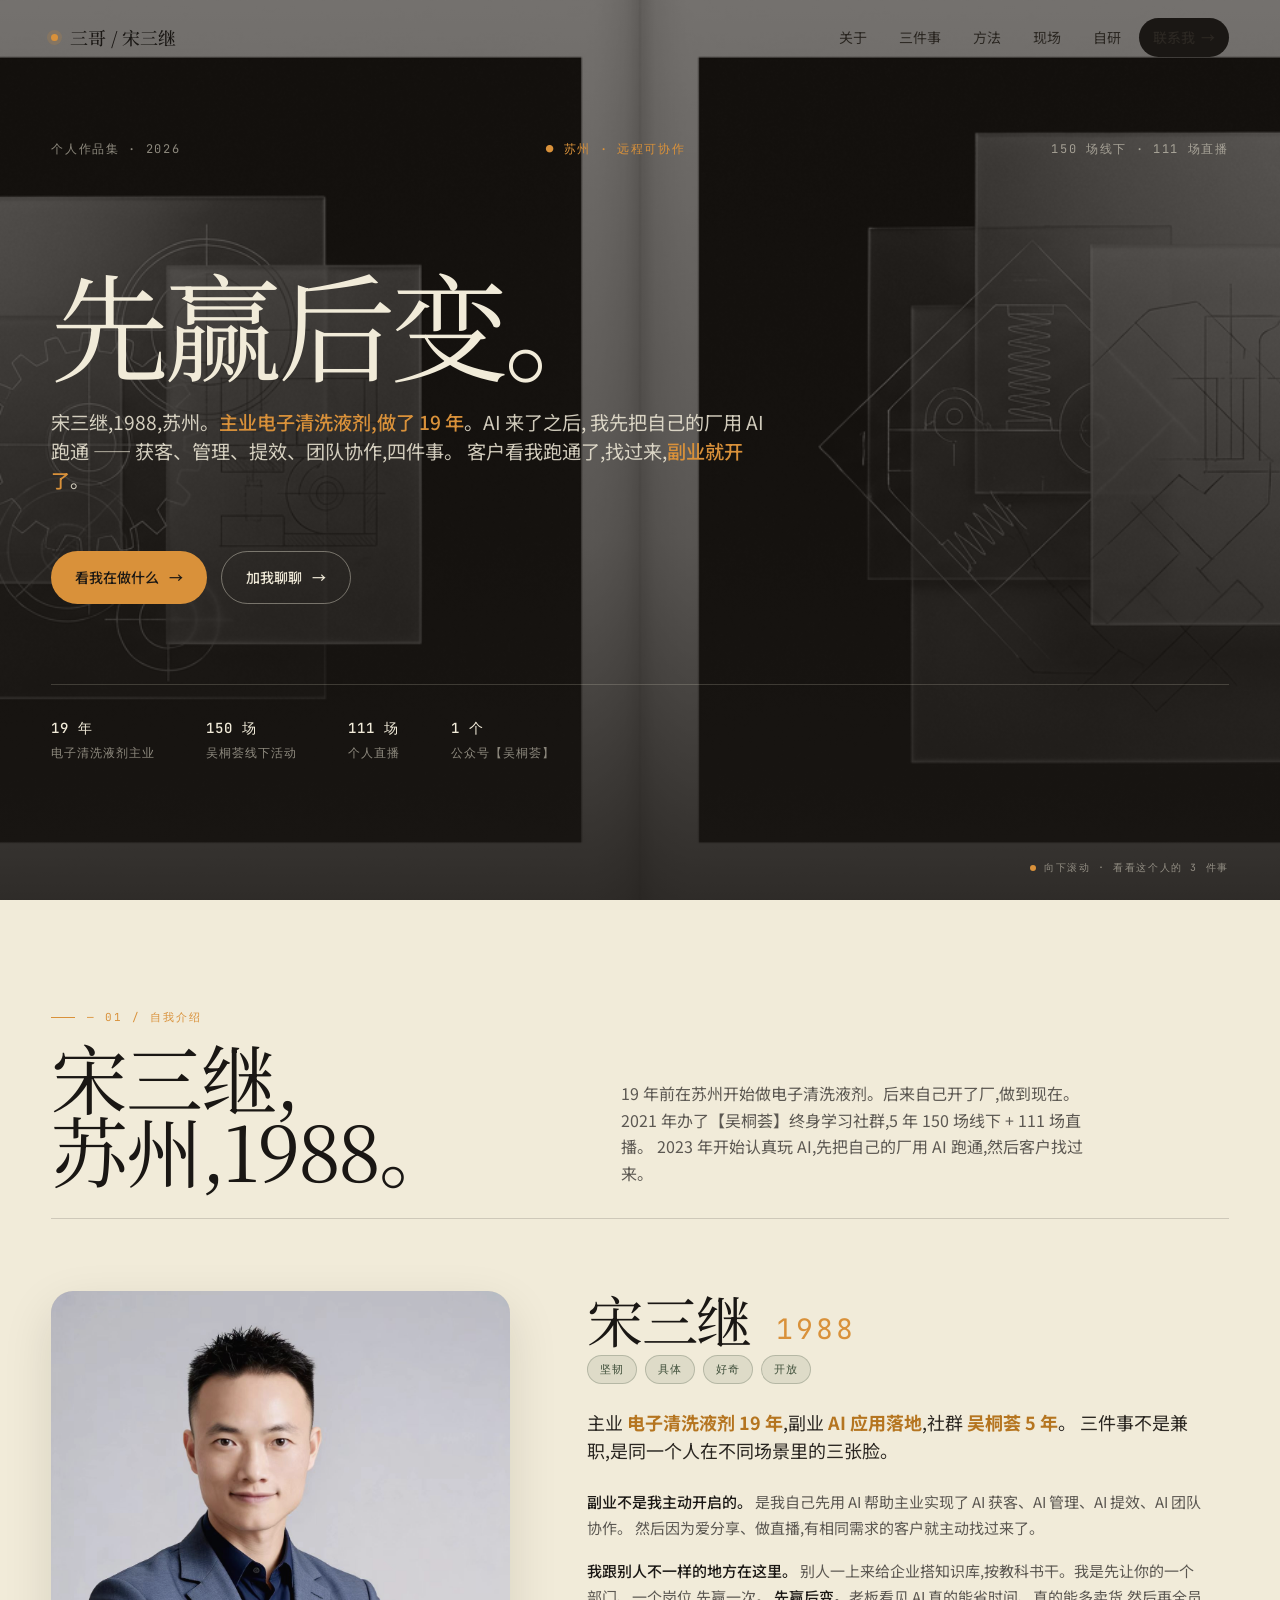
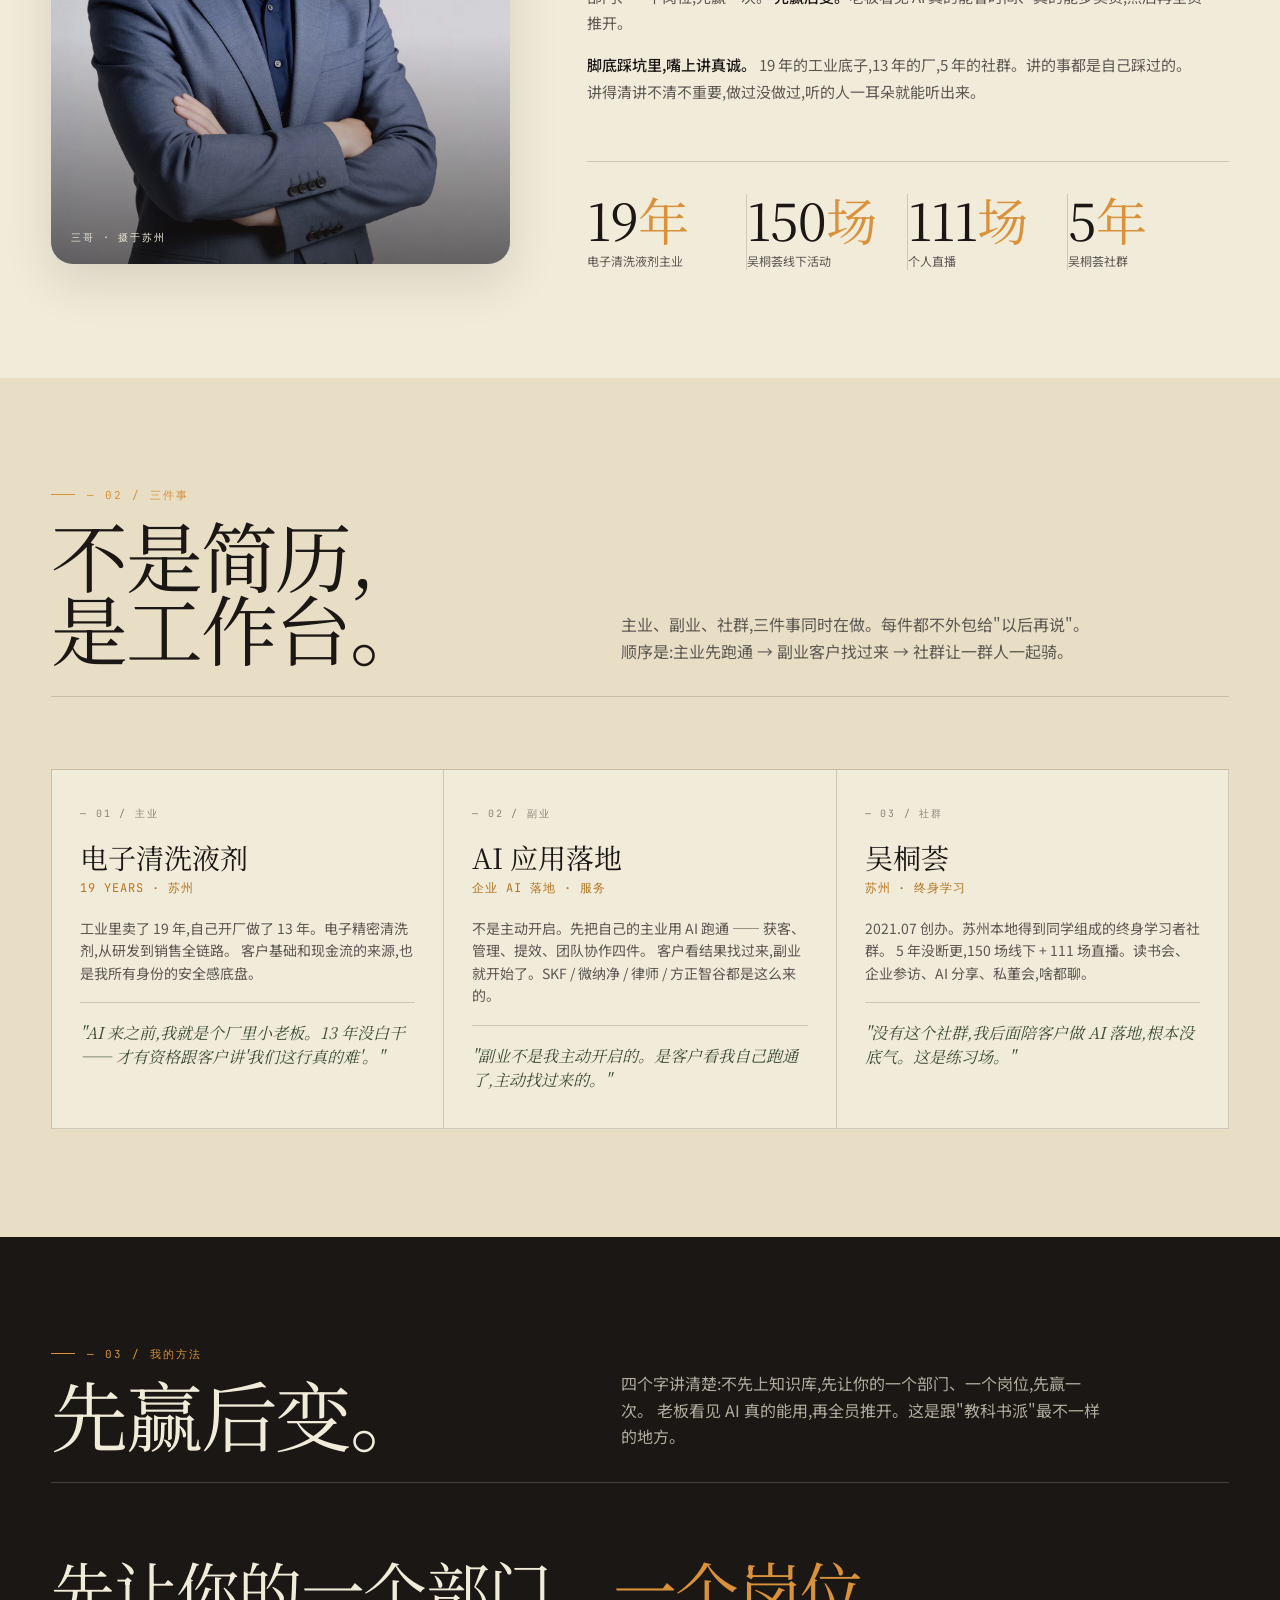
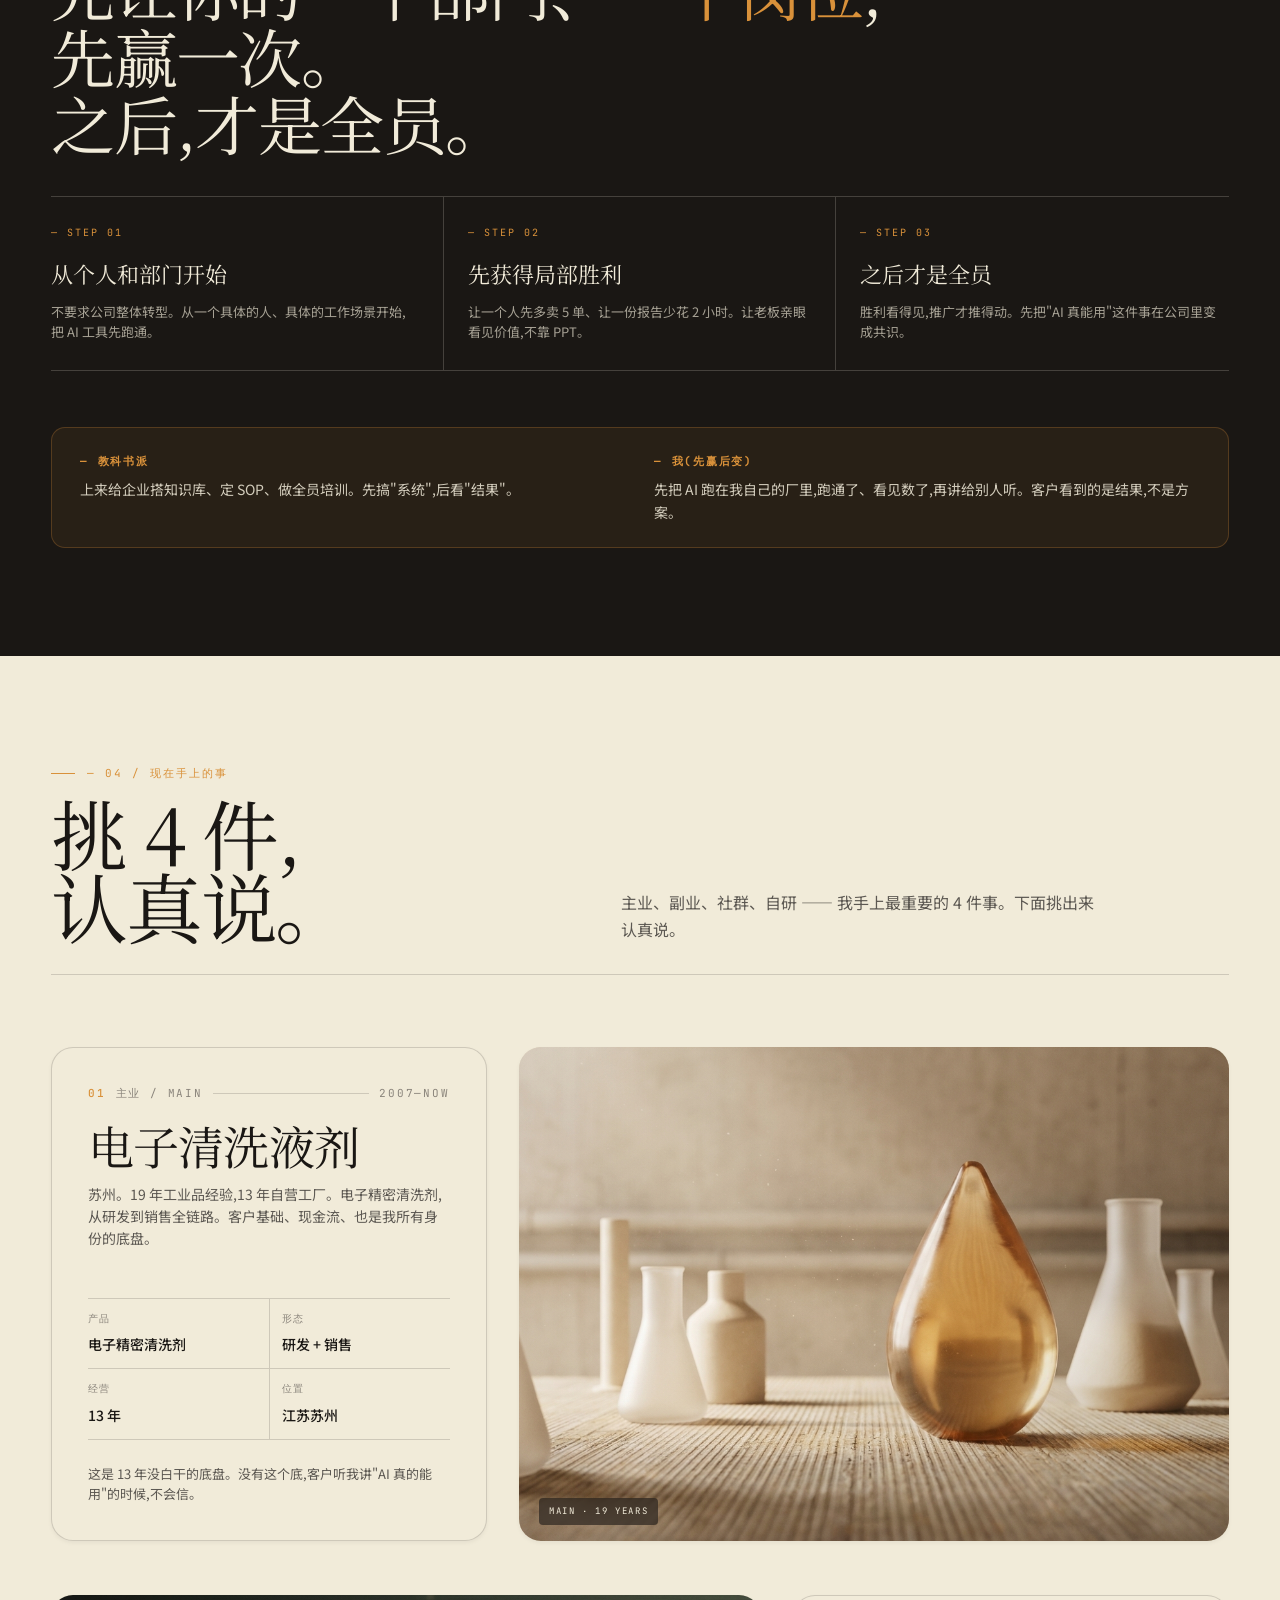
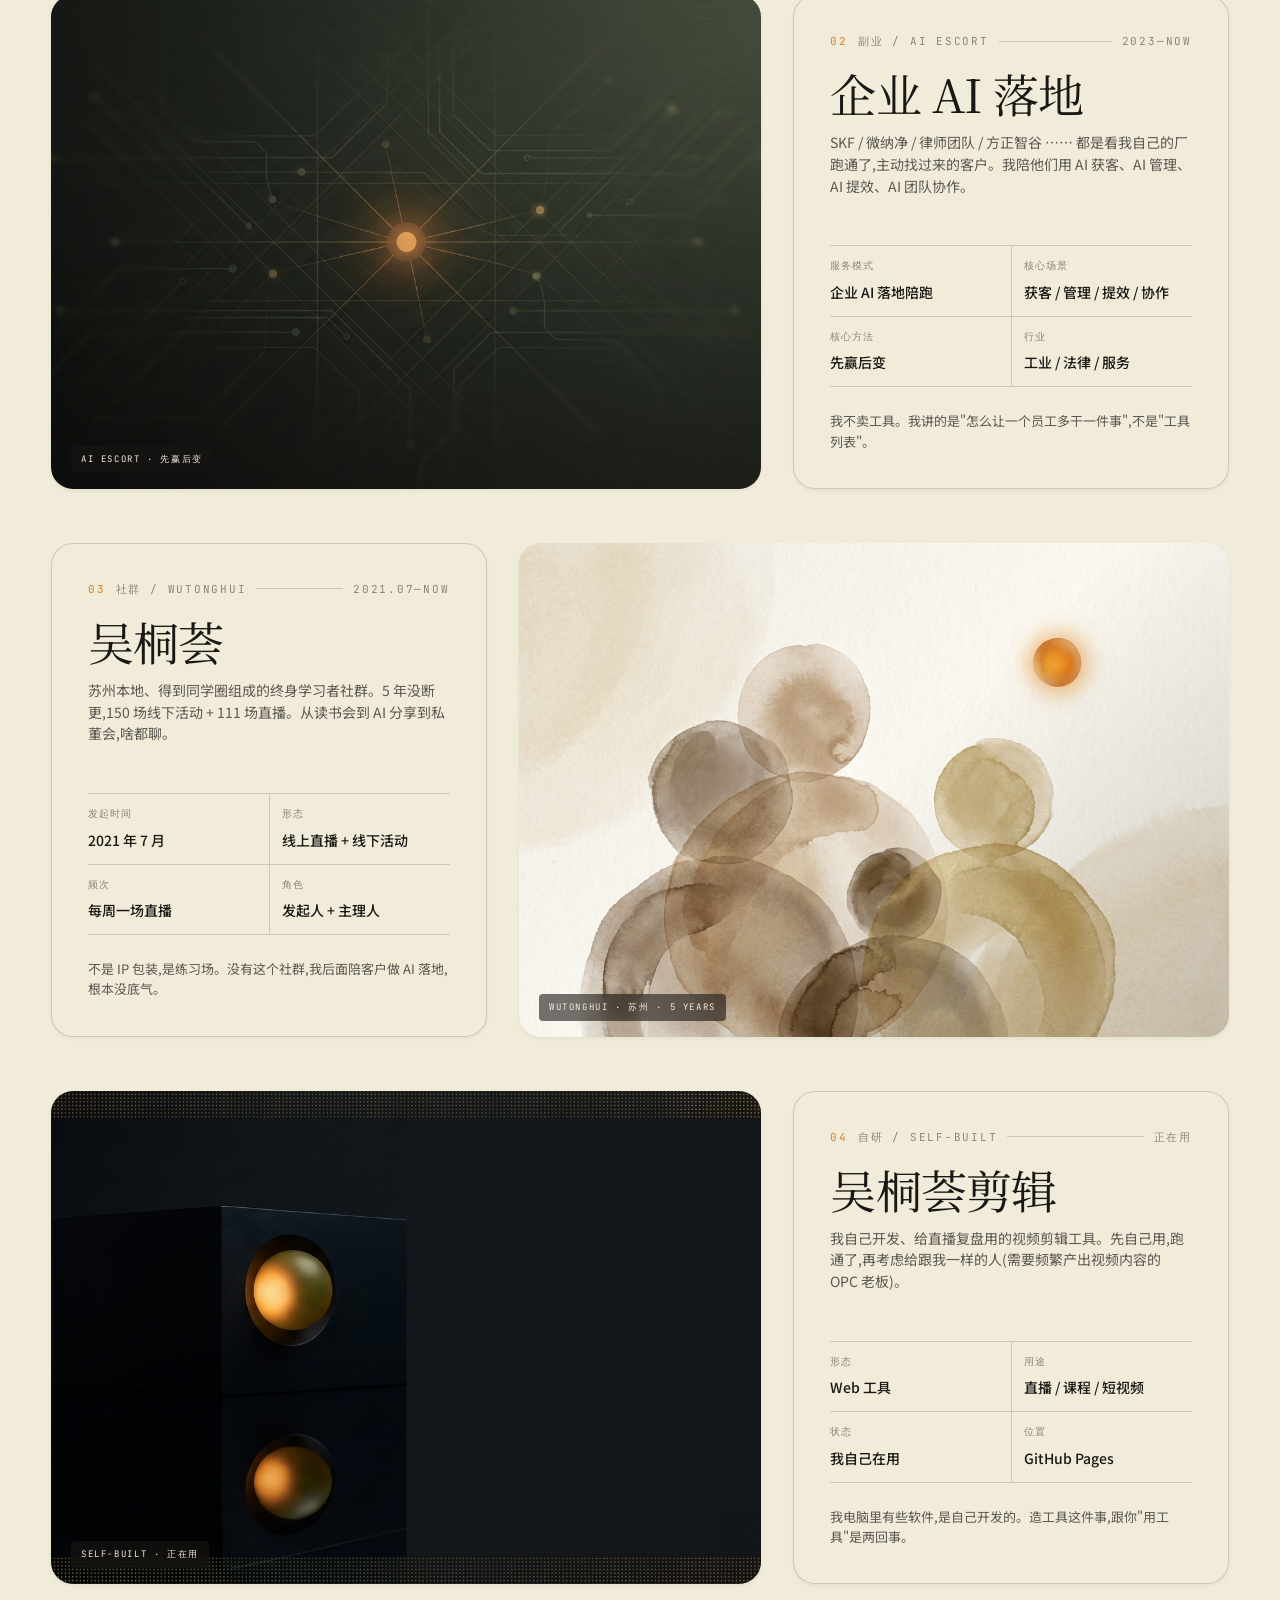
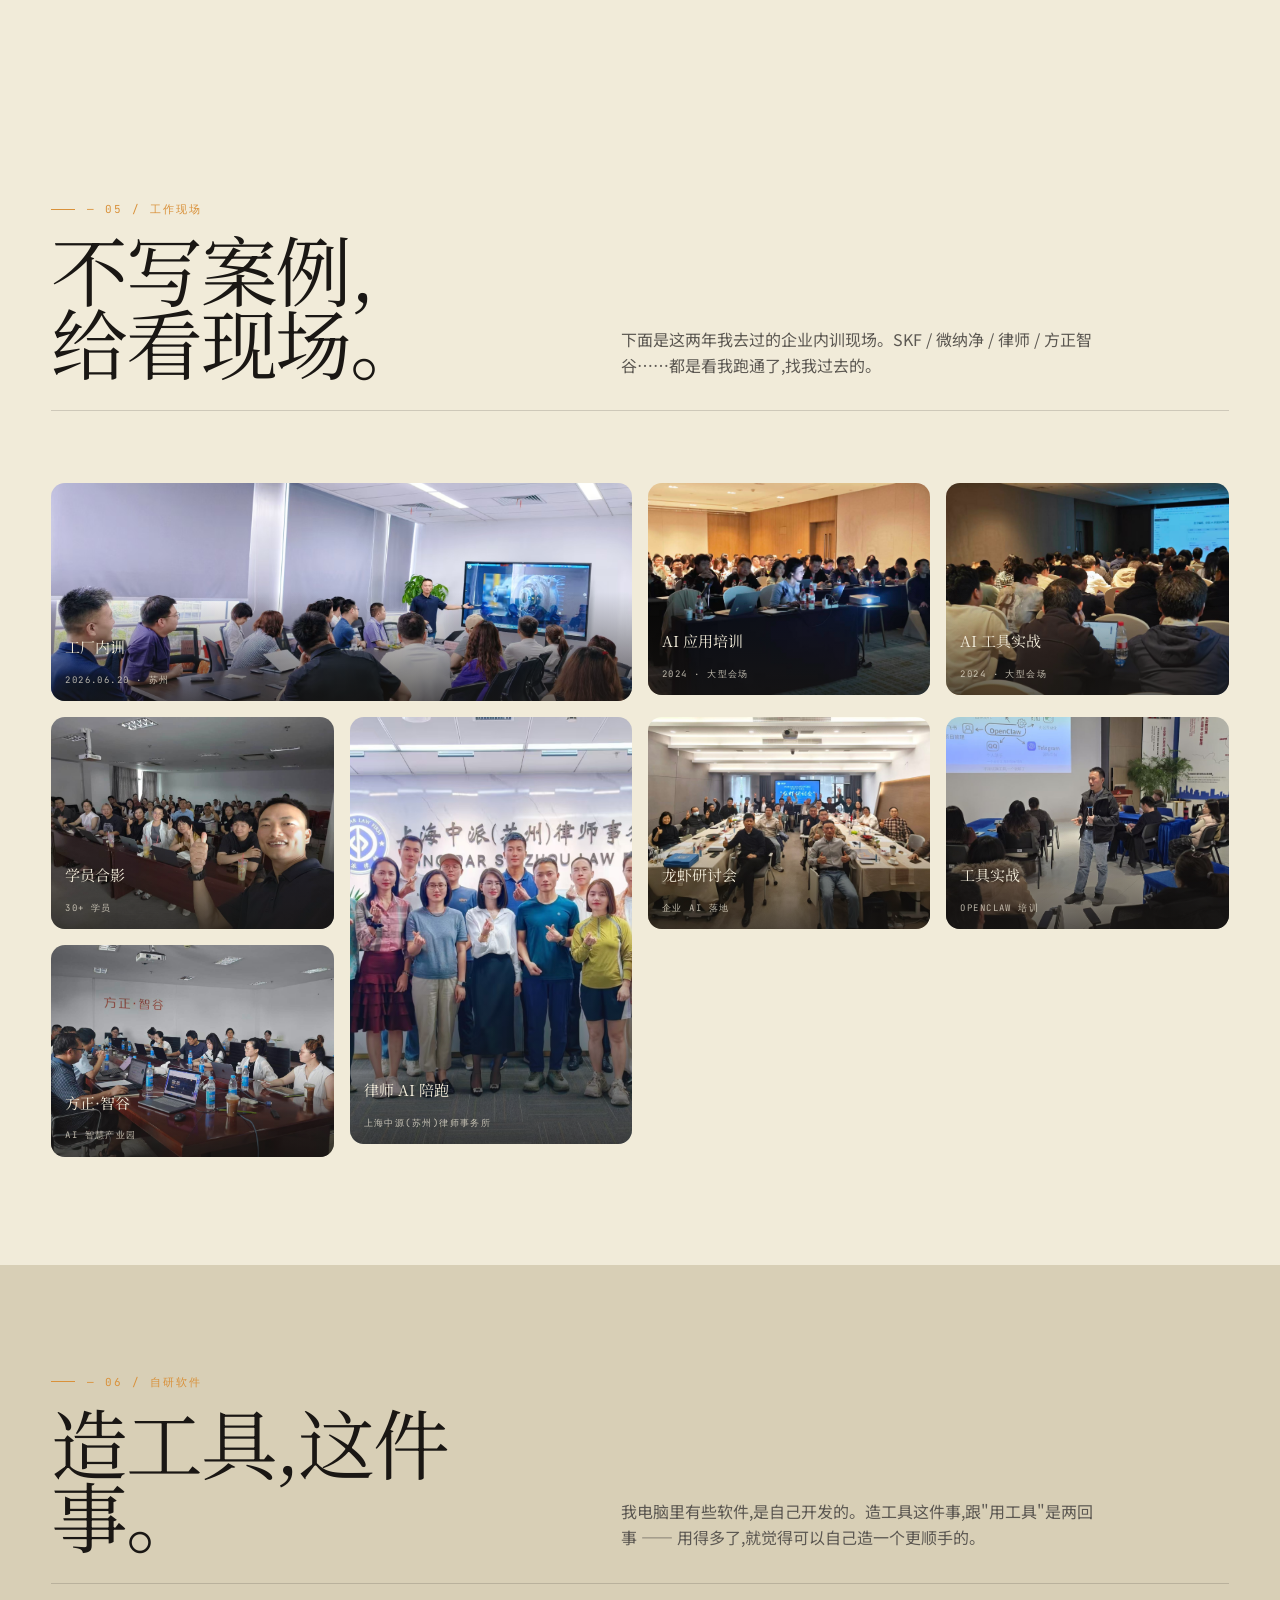
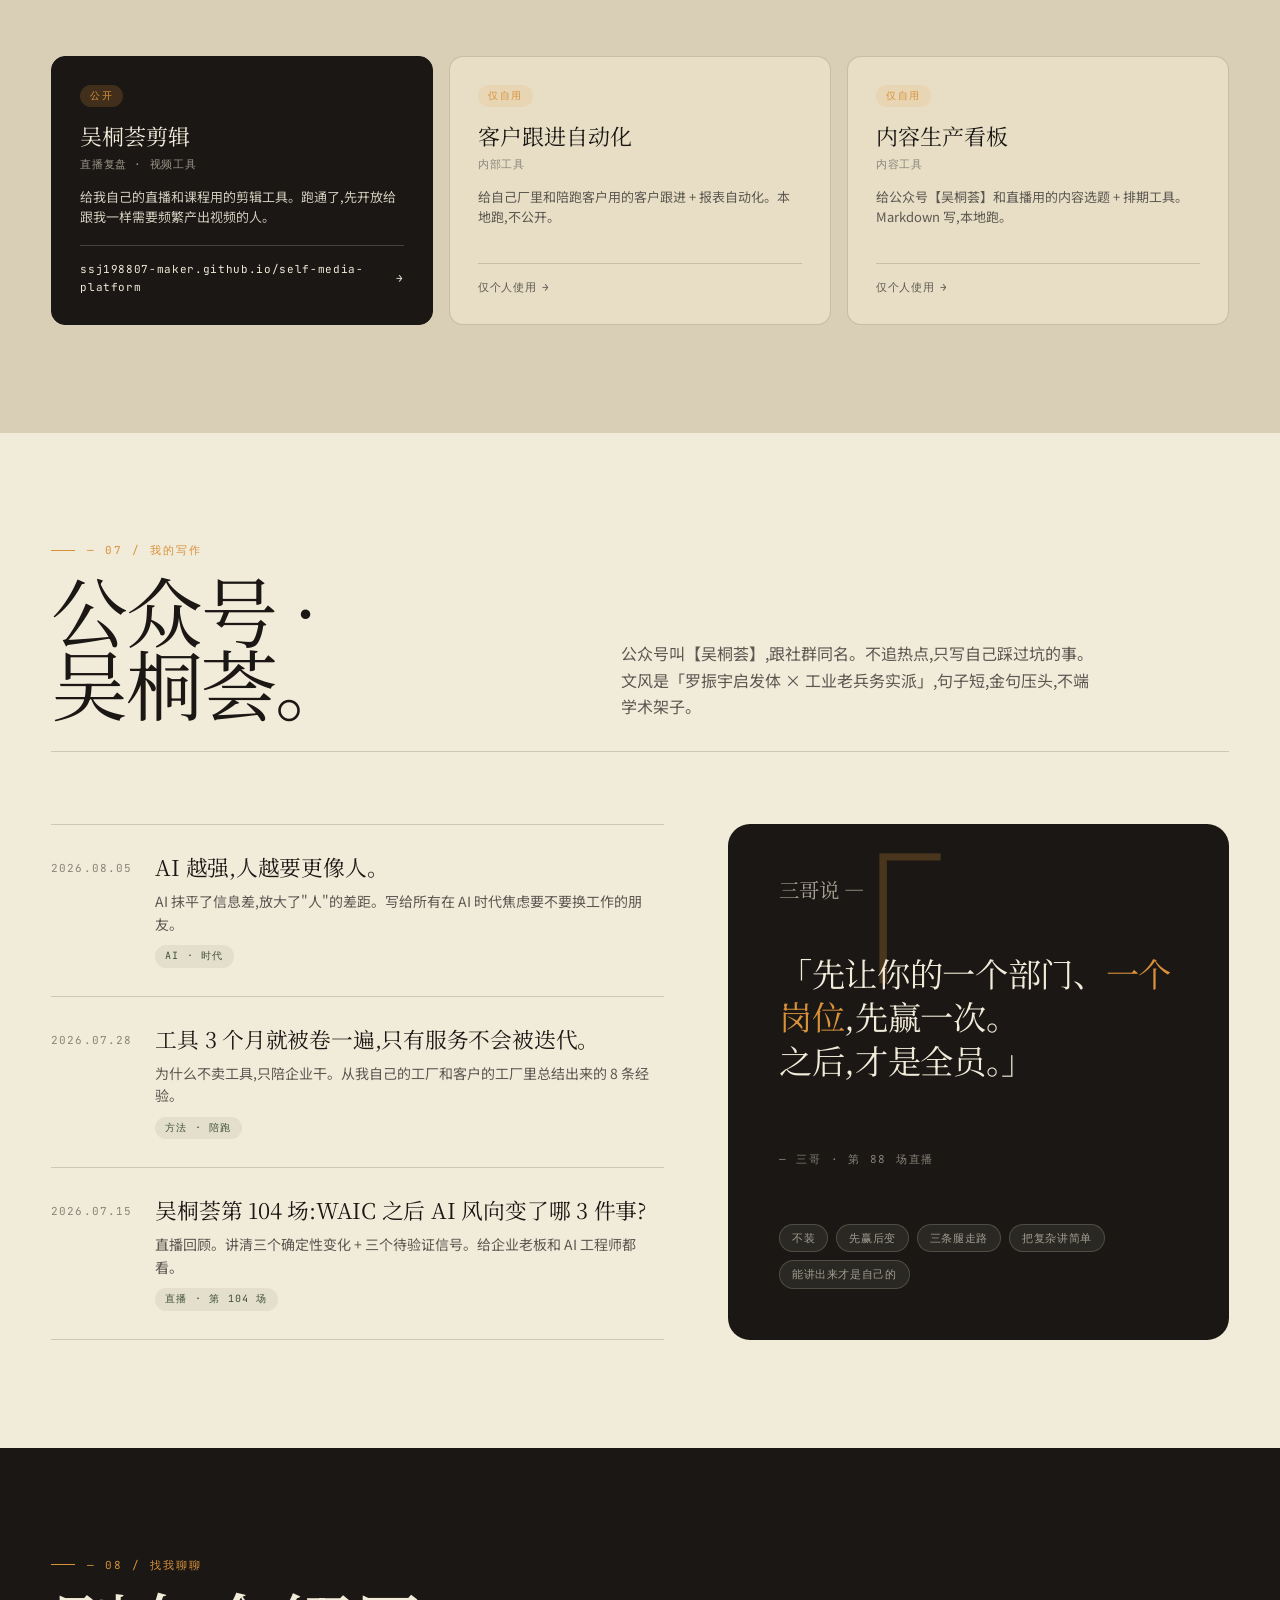
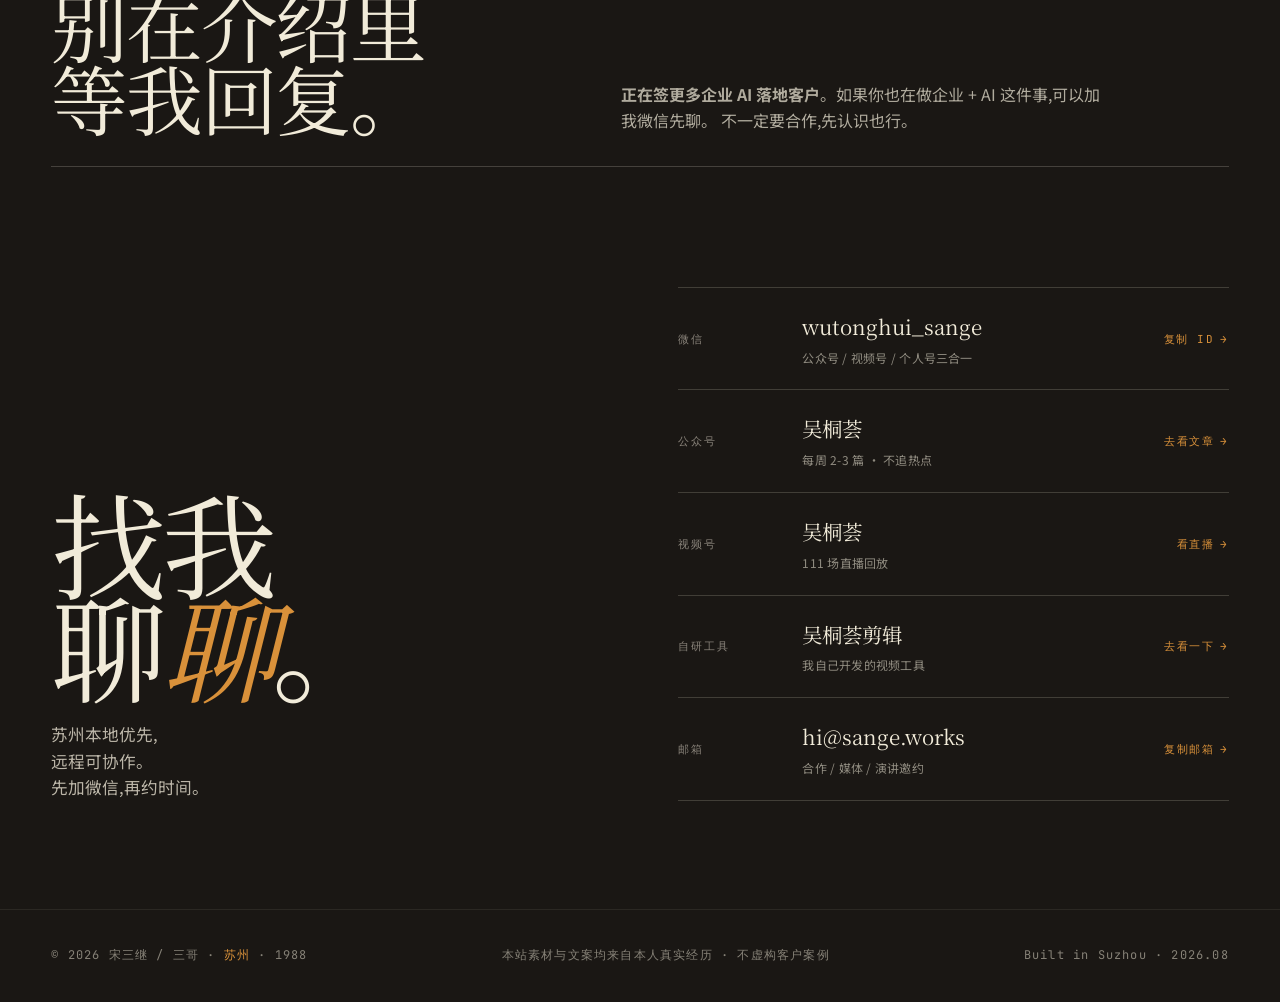
==== commit 3746f268: "fix: 三哥 2026-08-22 校正 事实校正(基于三哥本人 2026-08-22 自述): - 直播 88 → 111 场 - 线下 72 → 150 场 - 公众号'做清洗剂的三哥' → '" ====
--- a/index.html
+++ b/index.html
@@ -3,8 +3,8 @@
 <head>
 <meta charset="utf-8" />
 <meta name="viewport" content="width=device-width, initial-scale=1" />
-<title>三哥 / 宋三继 — 苏州 · AI 陪跑顾问 · 清洗剂厂老板 · 吴桐荟发起人</title>
-<meta name="description" content="宋三继(江湖人称"三哥"),在苏州做清洗剂厂 13 年,工业里滚了 19 年。最近 5 年边做社群边陪企业把 AI 用起来。公众号「做清洗剂的三哥」,视频号「吴桐荟」。" />
+<title>三哥 / 宋三继 — 苏州 · 电子清洗液剂 + AI 应用落地 + 吴桐荟</title>
+<meta name="description" content="宋三继(江湖人称"三哥"),1988,苏州。主业电子清洗液剂 19 年,副业 AI 应用落地(自己先跑通,客户找过来),吴桐荟终身学习社群 5 年 150 场线下 + 111 场直播。公众号【吴桐荟】。" />
 
 <!-- Fonts -->
 <link rel="preconnect" href="https://fonts.googleapis.com" />
@@ -14,29 +14,26 @@
 <style>
 /* ============ DESIGN TOKENS ============ */
 :root {
-  /* 配色(无蓝无紫) */
-  --paper: #F1EBD9;        /* 宣纸白 主背景 */
-  --paper-warm: #E8DEC5;   /* 柔米 卡片 */
-  --paper-deep: #D8CFB6;   /* 深米 分隔 */
-  --ink: #1A1714;          /* 墨色 主文字 */
-  --ink-soft: #2B2722;     /* 浅墨 强调文字 */
-  --ink-mid: #5C5852;      /* 中墨 次文字 */
-  --ash: #8A847B;          /* 炭灰 辅助 */
+  --paper: #F1EBD9;
+  --paper-warm: #E8DEC5;
+  --paper-deep: #D8CFB6;
+  --ink: #1A1714;
+  --ink-soft: #2B2722;
+  --ink-mid: #5C5852;
+  --ash: #8A847B;
   --line: rgba(26, 23, 20, 0.16);
   --line-soft: rgba(26, 23, 20, 0.08);
-  --amber: #D9913A;        /* 沙金 主强调 */
-  --amber-deep: #B57520;   /* 深金 悬停 */
-  --olive: #3F4F3A;        /* 橄榄墨绿 副强调 */
-  --olive-light: #586B4F;  /* 浅橄榄 */
-  --crimson: #8B3A2E;      /* 暗赤 极少数警示 */
-
-  /* 字体 */
+  --amber: #D9913A;
+  --amber-deep: #B57520;
+  --olive: #3F4F3A;
+  --olive-light: #586B4F;
+  --crimson: #8B3A2E;
+
   --font-serif: "Noto Serif SC", "Source Han Serif SC", "Songti SC", serif;
   --font-sans: "Noto Sans SC", "PingFang SC", "Hiragino Sans GB", system-ui, sans-serif;
   --font-mono: "JetBrains Mono", "SF Mono", Consolas, monospace;
   --font-en: "Inter", "Helvetica Neue", Arial, sans-serif;
 
-  /* 节奏 */
   --max-w: 1320px;
   --pad-x: clamp(20px, 4vw, 56px);
   --gap: 24px;
@@ -44,20 +41,17 @@
   --radius-lg: 22px;
   --radius-pill: 999px;
 
-  /* 动效 */
   --ease: cubic-bezier(.22, 1, .36, 1);
   --ease-snap: cubic-bezier(.34, 1.56, .64, 1);
   --t-fast: 180ms;
   --t-mid: 280ms;
   --t-slow: 600ms;
 
-  /* 阴影 */
   --shadow-sm: 0 2px 4px rgba(26, 23, 20, 0.05);
   --shadow-md: 0 10px 28px rgba(26, 23, 20, 0.08);
   --shadow-lg: 0 18px 50px rgba(26, 23, 20, 0.12);
 }
 
-/* ============ RESET ============ */
 * { box-sizing: border-box; margin: 0; padding: 0; }
 *::selection { background: var(--amber); color: var(--paper); }
 html { scroll-behavior: smooth; }
@@ -75,7 +69,6 @@
 a { color: inherit; text-decoration: none; }
 button { font: inherit; color: inherit; background: none; border: 0; cursor: pointer; }
 
-/* ============ LAYOUT ============ */
 .container {
   max-width: var(--max-w);
   margin: 0 auto;
@@ -83,7 +76,6 @@
   padding-right: var(--pad-x);
 }
 
-/* ============ TYPE ============ */
 .eyebrow {
   display: inline-flex;
   align-items: center;
@@ -101,11 +93,7 @@
   height: 1px;
   background: var(--amber);
 }
-.serif {
-  font-family: var(--font-serif);
-  font-weight: 400;
-  letter-spacing: -0.01em;
-}
+.serif { font-family: var(--font-serif); font-weight: 400; letter-spacing: -0.01em; }
 .mono { font-family: var(--font-mono); }
 
 /* ============ TOP NAV ============ */
@@ -170,7 +158,6 @@
   transition: transform var(--t-fast) var(--ease), background var(--t-fast) var(--ease);
 }
 .topnav__cta:hover { background: var(--amber); color: var(--ink); transform: translateY(-1px); }
-
 @media (max-width: 768px) {
   .topnav__links a:not(.topnav__cta) { display: none; }
   .topnav__brand { font-size: 16px; }
@@ -259,7 +246,6 @@
 .btn--ghost:hover { background: rgba(241, 235, 217, 0.1); border-color: var(--paper); transform: translateY(-2px); }
 .btn .arrow { transition: transform var(--t-fast) var(--ease); }
 .btn:hover .arrow { transform: translate(3px, -3px); }
-
 .hero__meta {
   display: flex;
   flex-wrap: wrap;
@@ -273,7 +259,6 @@
   text-transform: uppercase;
 }
 .hero__meta b { color: var(--paper); display: block; font-size: 14px; font-weight: 500; margin-bottom: 4px; }
-
 .hero__scroll {
   position: absolute;
   bottom: 24px;
@@ -381,7 +366,6 @@
   text-transform: uppercase;
   color: var(--paper);
 }
-
 .about__name {
   font-family: var(--font-serif);
   font-size: clamp(36px, 4.4vw, 64px);
@@ -399,11 +383,27 @@
   margin-left: 12px;
   vertical-align: middle;
 }
+.about__traits {
+  display: flex;
+  flex-wrap: wrap;
+  gap: 8px;
+  margin-bottom: 24px;
+}
+.about__traits span {
+  padding: 4px 12px;
+  font-size: 11px;
+  font-family: var(--font-mono);
+  letter-spacing: 0.1em;
+  color: var(--olive);
+  background: rgba(63, 79, 58, 0.1);
+  border: 1px solid rgba(63, 79, 58, 0.25);
+  border-radius: var(--radius-pill);
+}
 .about__lead {
   font-size: 18px;
   line-height: 1.6;
   color: var(--ink-soft);
-  margin: 28px 0 24px;
+  margin: 0 0 24px;
   max-width: 620px;
 }
 .about__lead b { color: var(--amber-deep); }
@@ -451,82 +451,137 @@
   .about__stat:nth-child(2) { border-right: 0; }
 }
 
-/* ============ CURRENT WORK (8 projects grid) ============ */
-.work__list {
+/* ============ THREE PILLARS (主业+副业+社群) ============ */
+.pillars {
   display: grid;
-  grid-template-columns: repeat(4, 1fr);
+  grid-template-columns: repeat(3, 1fr);
   gap: 0;
   border-top: 1px solid var(--line);
   border-left: 1px solid var(--line);
 }
-.work__item {
-  position: relative;
-  padding: 28px 24px;
+.pillar {
+  padding: 36px 28px;
   border-right: 1px solid var(--line);
   border-bottom: 1px solid var(--line);
   background: var(--paper);
-  transition: background var(--t-fast) var(--ease), transform var(--t-fast) var(--ease);
-  cursor: default;
-}
-.work__item:hover { background: var(--paper-warm); transform: translateY(-2px); }
-.work__no {
+  position: relative;
+  transition: background var(--t-fast) var(--ease);
+}
+.pillar:hover { background: var(--paper-warm); }
+.pillar__no {
   font-family: var(--font-mono);
   font-size: 10px;
-  letter-spacing: 0.14em;
+  letter-spacing: 0.18em;
+  text-transform: uppercase;
   color: var(--ash);
+  margin-bottom: 20px;
+}
+.pillar__name {
+  font-family: var(--font-serif);
+  font-size: 28px;
+  font-weight: 400;
+  line-height: 1.1;
+  color: var(--ink);
+  margin-bottom: 6px;
+}
+.pillar__role {
+  font-size: 12px;
+  color: var(--amber-deep);
+  font-family: var(--font-mono);
+  letter-spacing: 0.08em;
   margin-bottom: 18px;
 }
-.work__name {
+.pillar__desc {
+  font-size: 14px;
+  line-height: 1.6;
+  color: var(--ink-mid);
+  margin-bottom: 18px;
+}
+.pillar__quote {
+  font-family: var(--font-serif);
+  font-size: 16px;
+  font-style: italic;
+  color: var(--olive);
+  line-height: 1.5;
+  padding-top: 18px;
+  border-top: 1px solid var(--line);
+}
+@media (max-width: 900px) { .pillars { grid-template-columns: 1fr; } }
+
+/* ============ METHOD (先赢后变) ============ */
+.method__quote {
+  font-family: var(--font-serif);
+  font-size: clamp(40px, 5vw, 72px);
+  font-weight: 400;
+  line-height: 1.05;
+  letter-spacing: -0.025em;
+  color: var(--paper);
+  margin-bottom: 40px;
+  max-width: 1100px;
+}
+.method__quote em {
+  font-style: normal;
+  color: var(--amber);
+}
+.method__steps {
+  display: grid;
+  grid-template-columns: repeat(3, 1fr);
+  gap: 0;
+  border-top: 1px solid rgba(241, 235, 217, 0.2);
+}
+.method__step {
+  padding: 28px 0 28px 0;
+  border-bottom: 1px solid rgba(241, 235, 217, 0.2);
+  border-right: 1px solid rgba(241, 235, 217, 0.2);
+  padding-right: 24px;
+}
+.method__step:last-child { border-right: 0; padding-right: 0; }
+.method__step:not(:first-child) { padding-left: 24px; }
+.method__step__no {
+  font-family: var(--font-mono);
+  font-size: 10px;
+  letter-spacing: 0.2em;
+  color: var(--amber);
+  margin-bottom: 14px;
+}
+.method__step__name {
   font-family: var(--font-serif);
   font-size: 22px;
-  font-weight: 400;
-  line-height: 1.15;
-  letter-spacing: -0.01em;
-  color: var(--ink);
-  margin-bottom: 8px;
-}
-.work__type {
-  font-size: 12px;
-  color: var(--ink-mid);
-  margin-bottom: 18px;
-  font-family: var(--font-mono);
-  letter-spacing: 0.04em;
-}
-.work__status {
-  display: inline-flex;
-  align-items: center;
-  gap: 6px;
-  font-size: 11px;
-  color: var(--olive);
-  font-family: var(--font-mono);
-  letter-spacing: 0.08em;
-  text-transform: uppercase;
-}
-.work__status::before {
-  content: "";
-  width: 6px; height: 6px;
-  border-radius: 50%;
-  background: var(--olive);
-  box-shadow: 0 0 0 3px rgba(63, 79, 58, 0.18);
-}
-.work__status--progress::before { background: var(--olive); }
-.work__status--mvp::before { background: var(--amber); box-shadow: 0 0 0 3px rgba(217, 145, 58, 0.2); }
-.work__status--prep::before { background: var(--ash); box-shadow: 0 0 0 3px rgba(138, 132, 123, 0.2); }
-.work__desc {
-  margin-top: 14px;
+  color: var(--paper);
+  margin-bottom: 10px;
+}
+.method__step__desc {
   font-size: 13px;
   line-height: 1.55;
-  color: var(--ink-mid);
-  max-height: 0;
-  overflow: hidden;
-  transition: max-height var(--t-mid) var(--ease);
-}
-.work__item:hover .work__desc { max-height: 200px; }
-@media (max-width: 1100px) {
-  .work__list { grid-template-columns: repeat(2, 1fr); }
-}
-@media (max-width: 600px) {
-  .work__list { grid-template-columns: 1fr; }
+  color: rgba(241, 235, 217, 0.65);
+}
+.method__compare {
+  margin-top: 56px;
+  padding: 24px 28px;
+  background: rgba(217, 145, 58, 0.08);
+  border: 1px solid rgba(217, 145, 58, 0.25);
+  border-radius: var(--radius);
+  display: grid;
+  grid-template-columns: 1fr 1fr;
+  gap: 28px;
+}
+.method__compare__col h4 {
+  font-family: var(--font-mono);
+  font-size: 11px;
+  letter-spacing: 0.16em;
+  text-transform: uppercase;
+  color: var(--amber);
+  margin-bottom: 8px;
+}
+.method__compare__col p {
+  font-size: 14px;
+  line-height: 1.6;
+  color: rgba(241, 235, 217, 0.85);
+}
+@media (max-width: 768px) {
+  .method__steps { grid-template-columns: 1fr; }
+  .method__step { border-right: 0; padding-left: 0 !important; }
+  .method__compare { grid-template-columns: 1fr; gap: 18px; }
 }
 
 /* ============ FEATURED PROJECTS ============ */
@@ -642,7 +697,6 @@
   backdrop-filter: blur(6px);
   border-radius: 4px;
 }
-
 @media (max-width: 900px) {
   .feature, .feature--rev { grid-template-columns: 1fr; }
   .feature--rev .feature__info { order: 1; }
@@ -650,90 +704,142 @@
   .feature__visual { min-height: 280px; }
 }
 
-/* ============ ABILITIES ============ */
-.abilities__list { display: flex; flex-direction: column; }
-.ability {
+/* ============ TRAINING GALLERY (工作现场) ============ */
+.gallery {
   display: grid;
-  grid-template-columns: 80px 1fr 1.6fr auto;
-  gap: clamp(16px, 3vw, 48px);
-  align-items: center;
-  padding: 28px 0;
-  border-bottom: 1px solid rgba(241, 235, 217, 0.18);
-  transition: padding-left var(--t-fast) var(--ease);
-}
-.ability:first-child { border-top: 1px solid rgba(241, 235, 217, 0.18); }
-.ability:hover { padding-left: 12px; }
-.ability__no {
-  font-family: var(--font-mono);
-  font-size: 11px;
-  letter-spacing: 0.18em;
-  color: var(--amber);
-}
-.ability__name {
+  grid-template-columns: repeat(4, 1fr);
+  gap: 16px;
+}
+.gallery__item {
+  position: relative;
+  aspect-ratio: 4 / 3;
+  overflow: hidden;
+  border-radius: var(--radius);
+  background: var(--paper-warm);
+  cursor: pointer;
+  transition: transform var(--t-fast) var(--ease);
+}
+.gallery__item:hover { transform: translateY(-3px); }
+.gallery__item img {
+  width: 100%; height: 100%;
+  object-fit: cover;
+  transition: transform 800ms var(--ease);
+}
+.gallery__item:hover img { transform: scale(1.05); }
+.gallery__item::after {
+  content: "";
+  position: absolute; inset: 0;
+  background: linear-gradient(180deg, transparent 50%, rgba(26,23,20,0.7) 100%);
+}
+.gallery__caption {
+  position: absolute;
+  left: 14px; bottom: 12px;
+  z-index: 1;
+  color: var(--paper);
+}
+.gallery__caption strong {
+  display: block;
   font-family: var(--font-serif);
-  font-size: clamp(20px, 1.8vw, 28px);
+  font-size: 15px;
   font-weight: 400;
-  color: var(--paper);
-  letter-spacing: -0.01em;
-}
-.ability__desc {
-  font-size: 14px;
-  line-height: 1.55;
-  color: rgba(241, 235, 217, 0.7);
-}
-.ability__stars {
-  display: inline-flex;
-  gap: 4px;
-  font-family: var(--font-mono);
-  font-size: 14px;
-  letter-spacing: 0.1em;
-}
-.ability__stars .on { color: var(--amber); }
-.ability__stars .off { color: rgba(241, 235, 217, 0.25); }
-.abilities__weak {
+  margin-bottom: 3px;
+}
+.gallery__caption span {
+  font-family: var(--font-mono);
+  font-size: 9px;
+  letter-spacing: 0.16em;
+  text-transform: uppercase;
+  color: rgba(241, 235, 217, 0.75);
+}
+.gallery__item--wide { grid-column: span 2; aspect-ratio: 8 / 3; }
+.gallery__item--tall { grid-row: span 2; aspect-ratio: 4 / 6.05; }
+@media (max-width: 900px) {
+  .gallery { grid-template-columns: repeat(2, 1fr); }
+  .gallery__item--wide { grid-column: span 2; aspect-ratio: 16 / 9; }
+  .gallery__item--tall { grid-row: span 1; aspect-ratio: 4 / 3; }
+}
+
+/* ============ SELF-BUILT SOFTWARE (自研软件) ============ */
+.sw__list {
   display: grid;
-  grid-template-columns: auto 1fr;
-  gap: clamp(20px, 3vw, 48px);
-  margin-top: 56px;
-  padding: 28px 32px;
-  background: rgba(217, 145, 58, 0.08);
-  border: 1px solid rgba(217, 145, 58, 0.25);
+  grid-template-columns: repeat(3, 1fr);
+  gap: 16px;
+}
+.sw__card {
+  display: flex;
+  flex-direction: column;
+  padding: 28px;
+  background: var(--paper-warm);
+  border: 1px solid var(--line);
   border-radius: var(--radius);
-}
-.abilities__weak__label {
-  font-family: var(--font-mono);
-  font-size: 11px;
+  transition: transform var(--t-fast) var(--ease), background var(--t-fast) var(--ease);
+  text-decoration: none;
+  color: inherit;
+}
+.sw__card:hover { transform: translateY(-3px); background: var(--paper); }
+.sw__card--primary { background: var(--ink); color: var(--paper); border-color: var(--ink); }
+.sw__card--primary:hover { background: var(--olive); }
+.sw__card__tag {
+  display: inline-block;
+  margin-bottom: 16px;
+  padding: 3px 10px;
+  font-family: var(--font-mono);
+  font-size: 10px;
   letter-spacing: 0.16em;
   text-transform: uppercase;
   color: var(--amber);
-}
-.abilities__weak__list {
+  background: rgba(217, 145, 58, 0.12);
+  border-radius: var(--radius-pill);
+  align-self: flex-start;
+}
+.sw__card--primary .sw__card__tag { color: var(--amber); background: rgba(217, 145, 58, 0.2); }
+.sw__card__name {
+  font-family: var(--font-serif);
+  font-size: 22px;
+  font-weight: 400;
+  line-height: 1.15;
+  margin-bottom: 6px;
+}
+.sw__card__kind {
+  font-family: var(--font-mono);
+  font-size: 11px;
+  color: var(--ash);
+  margin-bottom: 14px;
+  letter-spacing: 0.06em;
+}
+.sw__card--primary .sw__card__kind { color: rgba(241, 235, 217, 0.6); }
+.sw__card__desc {
+  font-size: 13px;
+  line-height: 1.55;
+  color: var(--ink-mid);
+  flex: 1;
+}
+.sw__card--primary .sw__card__desc { color: rgba(241, 235, 217, 0.85); }
+.sw__card__url {
+  margin-top: 18px;
+  padding-top: 14px;
+  border-top: 1px solid var(--line);
+  font-family: var(--font-mono);
+  font-size: 11px;
+  letter-spacing: 0.06em;
+  color: var(--ink-mid);
   display: flex;
-  flex-wrap: wrap;
-  gap: 8px 14px;
-  font-size: 14px;
-  color: rgba(241, 235, 217, 0.85);
-  line-height: 1.7;
-}
-.abilities__weak__list li { display: inline-flex; align-items: center; gap: 8px; }
-.abilities__weak__list li::before { content: "—"; color: var(--amber); }
-
-@media (max-width: 768px) {
-  .ability { grid-template-columns: 60px 1fr; row-gap: 8px; }
-  .ability__desc, .ability__stars { grid-column: 2; }
-}
-
-/* ============ WRITING (公众号) ============ */
+  align-items: center;
+  gap: 6px;
+}
+.sw__card--primary .sw__card__url { border-top-color: rgba(241, 235, 217, 0.2); color: var(--paper); }
+.sw__card__url::after { content: "→"; transition: transform var(--t-fast) var(--ease); }
+.sw__card:hover .sw__card__url::after { transform: translate(3px, -3px); }
+@media (max-width: 900px) { .sw__list { grid-template-columns: 1fr; } }
+
+/* ============ WRITING ============ */
 .writing__grid {
   display: grid;
   grid-template-columns: 1.1fr 0.9fr;
   gap: clamp(40px, 5vw, 80px);
   align-items: stretch;
 }
-.writing__list {
-  display: flex;
-  flex-direction: column;
-}
+.writing__list { display: flex; flex-direction: column; }
 .writing__post {
   display: grid;
   grid-template-columns: 80px 1fr;
@@ -761,11 +867,7 @@
   color: var(--ink);
   margin-bottom: 10px;
 }
-.writing__post p {
-  font-size: 14px;
-  line-height: 1.6;
-  color: var(--ink-mid);
-}
+.writing__post p { font-size: 14px; line-height: 1.6; color: var(--ink-mid); }
 .writing__post__tag {
   display: inline-block;
   margin-top: 10px;
@@ -778,7 +880,6 @@
   background: rgba(63, 79, 58, 0.08);
   border-radius: var(--radius-pill);
 }
-
 .quote__card {
   position: relative;
   padding: clamp(32px, 4vw, 56px);
@@ -820,10 +921,7 @@
   color: var(--paper);
   margin-bottom: 32px;
 }
-.quote__card .quote__main em {
-  font-style: normal;
-  color: var(--amber);
-}
+.quote__card .quote__main em { font-style: normal; color: var(--amber); }
 .quote__card .quote__by {
   position: relative;
   font-family: var(--font-mono);
@@ -849,9 +947,7 @@
   border: 1px solid rgba(241, 235, 217, 0.18);
   border-radius: var(--radius-pill);
 }
-@media (max-width: 900px) {
-  .writing__grid { grid-template-columns: 1fr; }
-}
+@media (max-width: 900px) { .writing__grid { grid-template-columns: 1fr; } }
 
 /* ============ CONTACT ============ */
 .contact__wrap {
@@ -891,6 +987,8 @@
   padding: 22px 0;
   border-top: 1px solid rgba(241, 235, 217, 0.18);
   transition: padding-left var(--t-fast) var(--ease);
+  text-decoration: none;
+  color: inherit;
 }
 .contact__item:last-child { border-bottom: 1px solid rgba(241, 235, 217, 0.18); }
 .contact__item:hover { padding-left: 8px; }
@@ -926,14 +1024,12 @@
   gap: 6px;
   transition: gap var(--t-fast) var(--ease);
 }
-.contact__item__a:hover { gap: 10px; }
 .contact__item__a::after { content: "→"; transition: transform var(--t-fast) var(--ease); }
-.contact__item__a:hover::after { transform: translate(3px, -3px); }
-
+.contact__item:hover .contact__item__a::after { transform: translate(3px, -3px); }
 @media (max-width: 768px) {
   .contact__wrap { grid-template-columns: 1fr; gap: 32px; }
   .contact__item { grid-template-columns: 80px 1fr; }
-  .contact__item__a { grid-column: 2; padding-left: 0; }
+  .contact__item__a { grid-column: 2; }
 }
 
 /* ============ FOOTER ============ */
@@ -955,8 +1051,7 @@
 }
 .footer__inner b { color: var(--amber); font-weight: 500; }
 
-/* ============ REVEAL ANIMATIONS ============ */
-/* 默认就显示,JS 加载后 .motion-ready 才隐藏未触发的元素,避免无 JS 时全空 */
+/* ============ REVEAL ============ */
 .motion-ready [data-reveal] {
   opacity: 0;
   transform: translateY(20px);
@@ -986,7 +1081,6 @@
   .hero__scroll .dot-pulse { animation: none; }
 }
 
-/* ============ RESPONSIVE ============ */
 @media (max-width: 1100px) {
   .feature { grid-template-columns: 1fr; }
   .feature__visual { min-height: 320px; }
@@ -1003,10 +1097,10 @@
   </a>
   <div class="topnav__links">
     <a href="#about">关于</a>
-    <a href="#work">现在的事</a>
-    <a href="#featured">项目</a>
-    <a href="#abilities">能力</a>
-    <a href="#writing">写作</a>
+    <a href="#pillars">三件事</a>
+    <a href="#method">方法</a>
+    <a href="#gallery">现场</a>
+    <a href="#software">自研</a>
     <a class="topnav__cta" href="#contact">联系我 <span aria-hidden="true">→</span></a>
   </div>
 </nav>
@@ -1018,29 +1112,30 @@
     <div class="hero__top" data-reveal>
       <span>个人作品集 · 2026</span>
       <span class="now">● 苏州 · 远程可协作</span>
-      <span>第 5 年 · 第 88 场直播</span>
+      <span>150 场线下 · 111 场直播</span>
     </div>
     <h1 class="hero__title" data-reveal>
-      不装。<br/>继续。
+      先赢后变。
     </h1>
     <p class="hero__sub" data-reveal>
-      宋三继(江湖人称<b>三哥</b>)。在苏州做清洗剂厂 13 年,工业里滚了 19 年。
-      最近 5 年开始边做社群边陪企业把 AI 用起来。<b>不卖工具,陪企业把 AI 干出活。</b>
+      宋三继,1988,苏州。<b>主业电子清洗液剂,做了 19 年</b>。AI 来了之后,
+      我先把自己的厂用 AI 跑通 —— 获客、管理、提效、团队协作,四件事。
+      客户看我跑通了,找过来,<b>副业就开了</b>。
     </p>
     <div class="hero__actions" data-reveal>
-      <a class="btn btn--primary" href="#featured">看我的工作 <span class="arrow" aria-hidden="true">→</span></a>
+      <a class="btn btn--primary" href="#pillars">看我在做什么 <span class="arrow" aria-hidden="true">→</span></a>
       <a class="btn btn--ghost" href="#contact">加我聊聊 <span class="arrow" aria-hidden="true">→</span></a>
     </div>
     <div class="hero__meta" data-reveal>
-      <div><b>19 年</b>工业品/轴承/清洗剂</div>
-      <div><b>4 家</b>年度 AI 陪跑客户</div>
-      <div><b>88 场</b>直播 + 72 场线下</div>
-      <div><b>1 个</b>公众号「做清洗剂的三哥」</div>
+      <div><b>19 年</b>电子清洗液剂主业</div>
+      <div><b>150 场</b>吴桐荟线下活动</div>
+      <div><b>111 场</b>个人直播</div>
+      <div><b>1 个</b>公众号【吴桐荟】</div>
     </div>
   </div>
   <div class="hero__scroll" aria-hidden="true">
     <span class="dot-pulse"></span>
-    <span>向下滚动 · 看看这个人的 4 张脸</span>
+    <span>向下滚动 · 看看这个人的 3 件事</span>
   </div>
 </header>
 
@@ -1050,57 +1145,66 @@
     <div class="section__head" data-reveal>
       <div>
         <div class="section__no">— 01 / 自我介绍</div>
-        <h2 class="section__title serif">宋三继,<br/>苏州老炮。</h2>
+        <h2 class="section__title serif">宋三继,<br/>苏州,1988。</h2>
       </div>
       <p class="section__sub">
-        19 年前在苏州卖工业品。后来自己开了清洗剂厂,做电子精密清洗剂,做到现在。
-        2021 年办了「吴桐荟」社群,88 场直播 + 72 场线下,把自己练成了一个有输出场景的人。
-        2023 年开始认真玩 AI,现在每年陪 4 家企业把 AI 用到工作里。
+        19 年前在苏州开始做电子清洗液剂。后来自己开了厂,做到现在。
+        2021 年办了【吴桐荟】终身学习社群,5 年 150 场线下 + 111 场直播。
+        2023 年开始认真玩 AI,先把自己的厂用 AI 跑通,然后客户找过来。
       </p>
     </div>
 
     <div class="about__grid">
       <div class="about__photo" data-reveal>
         <img src="./imgs/avatar.jpg" alt="三哥本人的照片" loading="lazy" onerror="this.style.display='none'" />
-        <div class="about__photo__caption">三哥 · 摄于 2024 苏州</div>
+        <div class="about__photo__caption">三哥 · 摄于苏州</div>
       </div>
       <div data-reveal>
-        <div class="about__name">宋三继 <em>JIM / 1970s</em></div>
+        <div class="about__name">宋三继 <em>1988</em></div>
+        <div class="about__traits">
+          <span>坚韧</span>
+          <span>具体</span>
+          <span>好奇</span>
+          <span>开放</span>
+        </div>
         <p class="about__lead">
-          一个人在工业里摸爬滚打 <b>19 年</b>,又在 AI 时代重新出发,把"不装"做成 IP 的苏州老板。
+          主业 <b>电子清洗液剂 19 年</b>,副业 <b>AI 应用落地</b>,社群 <b>吴桐荟 5 年</b>。
+          三件事不是兼职,是同一个人在不同场景里的三张脸。
         </p>
         <div class="about__story">
           <p>
-            <strong>左手做工厂,右手陪客户干 AI。</strong>
-            工厂是底气,AI 是杠杆。19 年的工业客户基础 + 4 年的 AI 折腾,这是我跟"刚毕业就教 AI 的人"不一样的地方。
+            <strong>副业不是我主动开启的。</strong>
+            是我自己先用 AI 帮助主业实现了 AI 获客、AI 管理、AI 提效、AI 团队协作。
+            然后因为爱分享、做直播,有相同需求的客户就主动找过来了。
           </p>
           <p>
-            <strong>嘴上讲真诚,脚底踩坑里。</strong>
-            我讲的事都是我自己踩过的。讲得清讲不清不重要,做过没做过,听的人一耳朵就能听出来。
+            <strong>我跟别人不一样的地方在这里。</strong>
+            别人一上来给企业搭知识库,按教科书干。我是先让你的一个部门、一个岗位,先赢一次。
+            <strong>先赢后变。</strong>老板看见 AI 真的能省时间、真的能多卖货,然后再全员推开。
           </p>
           <p>
-            <strong>AI 不是学会的,是骑上去的。</strong>
-            联机才能落地,一个人研究是研究不出感觉的。
-            所以我办社群、做直播,不是为了当老师,是为了找人一起骑。
+            <strong>脚底踩坑里,嘴上讲真诚。</strong>
+            19 年的工业底子,13 年的厂,5 年的社群。讲的事都是自己踩过的。
+            讲得清讲不清不重要,做过没做过,听的人一耳朵就能听出来。
           </p>
         </div>
 
         <div class="about__stats">
           <div class="about__stat">
-            <div class="n">19<span>+</span></div>
-            <span class="l">工业品 / 轴承 / 清洗剂</span>
+            <div class="n">19<span>年</span></div>
+            <span class="l">电子清洗液剂主业</span>
           </div>
           <div class="about__stat">
-            <div class="n">13<span>年</span></div>
-            <span class="l">清洗剂厂经营</span>
+            <div class="n">150<span>场</span></div>
+            <span class="l">吴桐荟线下活动</span>
           </div>
           <div class="about__stat">
-            <div class="n">88<span>场</span></div>
-            <span class="l">吴桐荟直播</span>
+            <div class="n">111<span>场</span></div>
+            <span class="l">个人直播</span>
           </div>
           <div class="about__stat">
-            <div class="n">4<span>家</span></div>
-            <span class="l">年度 AI 陪跑客户</span>
+            <div class="n">5<span>年</span></div>
+            <span class="l">吴桐荟社群</span>
           </div>
         </div>
       </div>
@@ -1108,150 +1212,125 @@
   </div>
 </section>
 
-<!-- ============ CURRENT WORK (8 projects grid) ============ -->
-<section class="section section--warm" id="work">
+<!-- ============ THREE PILLARS (主业+副业+社群) ============ -->
+<section class="section section--warm" id="pillars">
   <div class="container">
     <div class="section__head" data-reveal>
       <div>
-        <div class="section__no">— 02 / 现在手上的事</div>
+        <div class="section__no">— 02 / 三件事</div>
         <h2 class="section__title serif">不是简历,<br/>是工作台。</h2>
       </div>
       <p class="section__sub">
-        这 8 个项目是我现在同时在推的事。有的做了 5 年,有的刚开始筹备。每一件都不外包给"以后再说"。
+        主业、副业、社群,三件事同时在做。每件都不外包给"以后再说"。
+        顺序是:主业先跑通 → 副业客户找过来 → 社群让一群人一起骑。
       </p>
     </div>
 
-    <div class="work__list" data-reveal>
-      <div class="work__item">
-        <div class="work__no">01</div>
-        <div class="work__name">吴桐荟</div>
-        <div class="work__type">个人 IP · 社群</div>
-        <div class="work__status work__status--progress">进行中 · 5 年</div>
-        <div class="work__desc">2021.07 创办的苏州得到同学社群。88 场直播 + 72 场线下,读书会、企业参访、AI 分享、私董会。练习场。</div>
-      </div>
-      <div class="work__item">
-        <div class="work__no">02</div>
-        <div class="work__name">清洗剂厂</div>
-        <div class="work__type">实体业务 · 工厂</div>
-        <div class="work__status work__status--progress">进行中 · 13 年</div>
-        <div class="work__desc">苏州。电子精密清洗剂,研发 + 销售。现金流的来源,客户基础的来源,也是我所有身份的安全感底盘。</div>
-      </div>
-      <div class="work__item">
-        <div class="work__no">03</div>
-        <div class="work__name">SKF 经销</div>
-        <div class="work__type">客户 · 年付</div>
-        <div class="work__status work__status--progress">进行中</div>
-        <div class="work__desc">容知日新三层销售法的陪跑对象。工业设备代理的 AI 化改造,PPT/客诉失效分析报告全部走 AI 流水线。</div>
-      </div>
-      <div class="work__item">
-        <div class="work__no">04</div>
-        <div class="work__name">微纳净</div>
-        <div class="work__type">客户 · 年付</div>
-        <div class="work__status work__status--progress">进行中</div>
-        <div class="work__desc">水滴侠® 清洗剂产品的数字人 + AI 知识库。SMT 行业的工业清洗场景,品牌 + 销售资料全链路 AI 化。</div>
-      </div>
-      <div class="work__item">
-        <div class="work__no">05</div>
-        <div class="work__name">律师团队</div>
-        <div class="work__type">客户 · 年付</div>
-        <div class="work__status work__status--progress">进行中</div>
-        <div class="work__desc">AI 知识库 + 诉讼辅助系统。法律文书检索、判例整理、合同审阅全部接入 AI,律师从文书里解放出来。</div>
-      </div>
-      <div class="work__item">
-        <div class="work__no">06</div>
-        <div class="work__name">融智 AI</div>
-        <div class="work__type">自有产品 · 新</div>
-        <div class="work__status work__status--prep">筹备中</div>
-        <div class="work__desc">设备监测订阅服务。订阅模式 + 预测性维护,从一次性销售转向持续服务。已经签下第一个年度客户。</div>
-      </div>
-      <div class="work__item">
-        <div class="work__no">07</div>
-        <div class="work__name">数字人产品</div>
-        <div class="work__type">自有产品 · MVP</div>
-        <div class="work__status work__status--mvp">MVP</div>
-        <div class="work__desc">数字分身 + 直播话术 + 客服问答。8 个 Agent 协同,把"老板不在公司也能干"这件事,做成一个产品。</div>
-      </div>
-      <div class="work__item">
-        <div class="work__no">08</div>
-        <div class="work__name">AI 学习小组</div>
-        <div class="work__type">社群子项目</div>
-        <div class="work__status work__status--progress">进行中</div>
-        <div class="work__desc">吴桐荟延伸出的 AI 共同体。50+ 同学,每周一次直播作业,一起把"学到的"变成"用上的"。</div>
-      </div>
+    <div class="pillars" data-reveal>
+      <article class="pillar">
+        <div class="pillar__no">— 01 / 主业</div>
+        <div class="pillar__name">电子清洗液剂</div>
+        <div class="pillar__role">19 YEARS · 苏州</div>
+        <p class="pillar__desc">
+          工业里卖了 19 年,自己开厂做了 13 年。电子精密清洗剂,从研发到销售全链路。
+          客户基础和现金流的来源,也是我所有身份的安全感底盘。
+        </p>
+        <div class="pillar__quote">"AI 来之前,我就是个厂里小老板。13 年没白干 —— 才有资格跟客户讲'我们这行真的难'。"</div>
+      </article>
+      <article class="pillar">
+        <div class="pillar__no">— 02 / 副业</div>
+        <div class="pillar__name">AI 应用落地</div>
+        <div class="pillar__role">企业 AI 落地 · 服务</div>
+        <p class="pillar__desc">
+          不是主动开启。先把自己的主业用 AI 跑通 —— 获客、管理、提效、团队协作四件。
+          客户看结果找过来,副业就开始了。SKF / 微纳净 / 律师 / 方正智谷都是这么来的。
+        </p>
+        <div class="pillar__quote">"副业不是我主动开启的。是客户看我自己跑通了,主动找过来的。"</div>
+      </article>
+      <article class="pillar">
+        <div class="pillar__no">— 03 / 社群</div>
+        <div class="pillar__name">吴桐荟</div>
+        <div class="pillar__role">苏州 · 终身学习</div>
+        <p class="pillar__desc">
+          2021.07 创办。苏州本地得到同学组成的终身学习者社群。
+          5 年没断更,150 场线下 + 111 场直播。读书会、企业参访、AI 分享、私董会,啥都聊。
+        </p>
+        <div class="pillar__quote">"没有这个社群,我后面陪客户做 AI 落地,根本没底气。这是练习场。"</div>
+      </article>
     </div>
   </div>
 </section>
 
-<!-- ============ FEATURED PROJECTS ============ -->
+<!-- ============ METHOD (先赢后变) ============ -->
+<section class="section section--alt" id="method">
+  <div class="container">
+    <div class="section__head" data-reveal>
+      <div>
+        <div class="section__no">— 03 / 我的方法</div>
+        <h2 class="section__title serif">先赢后变。</h2>
+      </div>
+      <p class="section__sub">
+        四个字讲清楚:不先上知识库,先让你的一个部门、一个岗位,先赢一次。
+        老板看见 AI 真的能用,再全员推开。这是跟"教科书派"最不一样的地方。
+      </p>
+    </div>
+
+    <p class="method__quote" data-reveal>
+      先让你的一个部门、<em>一个岗位</em>,<br/>先赢一次。<br/>之后,才是全员。
+    </p>
+
+    <div class="method__steps" data-reveal>
+      <div class="method__step">
+        <div class="method__step__no">— STEP 01</div>
+        <div class="method__step__name">从个人和部门开始</div>
+        <p class="method__step__desc">不要求公司整体转型。从一个具体的人、具体的工作场景开始,把 AI 工具先跑通。</p>
+      </div>
+      <div class="method__step">
+        <div class="method__step__no">— STEP 02</div>
+        <div class="method__step__name">先获得局部胜利</div>
+        <p class="method__step__desc">让一个人先多卖 5 单、让一份报告少花 2 小时。让老板亲眼看见价值,不靠 PPT。</p>
+      </div>
+      <div class="method__step">
+        <div class="method__step__no">— STEP 03</div>
+        <div class="method__step__name">之后才是全员</div>
+        <p class="method__step__desc">胜利看得见,推广才推得动。先把"AI 真能用"这件事在公司里变成共识。</p>
+      </div>
+    </div>
+
+    <div class="method__compare" data-reveal>
+      <div class="method__compare__col">
+        <h4>— 教科书派</h4>
+        <p>上来给企业搭知识库、定 SOP、做全员培训。先搞"系统",后看"结果"。</p>
+      </div>
+      <div class="method__compare__col">
+        <h4>— 我(先赢后变)</h4>
+        <p>先把 AI 跑在我自己的厂里,跑通了、看见数了,再讲给别人听。客户看到的是结果,不是方案。</p>
+      </div>
+    </div>
+  </div>
+</section>
+
+<!-- ============ FEATURED PROJECTS (精选 4 件) ============ -->
 <section class="section" id="featured">
   <div class="container">
     <div class="section__head" data-reveal>
       <div>
-        <div class="section__no">— 03 / 挑 4 件认真说</div>
-        <h2 class="section__title serif">不是 8 件,<br/>是 4 件 + 4 个边角。</h2>
+        <div class="section__no">— 04 / 现在手上的事</div>
+        <h2 class="section__title serif">挑 4 件,<br/>认真说。</h2>
       </div>
       <p class="section__sub">
-        上面的网格是全部手上的事,这里挑 4 件深入讲讲 ——
-        社群、陪跑、工厂、产品,正好是我这个人的四个面。
+        主业、副业、社群、自研 —— 我手上最重要的 4 件事。下面挑出来认真说。
       </p>
     </div>
 
-    <!-- 1. 吴桐荟 -->
+    <!-- 1. 主业:电子清洗液剂 -->
     <article class="feature" data-reveal>
       <div class="feature__info">
         <div class="feature__index">
-          <span class="no">01</span><span>WUTONGHUI</span><span class="line"></span><span>2021—NOW</span>
+          <span class="no">01</span><span>主业 / MAIN</span><span class="line"></span><span>2007—NOW</span>
         </div>
-        <h3 class="feature__title">吴桐荟</h3>
-        <p class="feature__type">一个苏州本地、得到同学圈子的练习场。5 年没断更,88 场直播 + 72 场线下活动,从读书会到 AI 分享到私董会,啥都聊。</p>
-        <dl class="feature__facts">
-          <div class="feature__fact"><dt>发起时间</dt><dd>2021 年 7 月</dd></div>
-          <div class="feature__fact"><dt>形态</dt><dd>线上直播 + 线下参访</dd></div>
-          <div class="feature__fact"><dt>频次</dt><dd>每周一场直播</dd></div>
-          <div class="feature__fact"><dt>角色</dt><dd>发起人 + 主理人</dd></div>
-        </dl>
-        <p class="feature__type" style="margin-bottom: 0; color: var(--ink-mid); font-size: 13px;">
-          这不是 IP 包装,这是练习场。没有这个社群,我后面陪客户做 AI 陪跑,根本没底气。
-        </p>
-      </div>
-      <div class="feature__visual">
-        <img src="./imgs/project-wutonghui.jpg" alt="吴桐荟社群 — 一群人围坐分享" loading="lazy" onerror="this.style.display='none'" />
-        <div class="feature__visual__caption">WUTONGHUI · 苏州 · 2021—</div>
-      </div>
-    </article>
-
-    <!-- 2. AI 陪跑 -->
-    <article class="feature feature--rev" data-reveal>
-      <div class="feature__info">
-        <div class="feature__index">
-          <span class="no">02</span><span>AI ESCORT</span><span class="line"></span><span>4 家年付</span>
-        </div>
-        <h3 class="feature__title">AI 陪跑顾问</h3>
-        <p class="feature__type">4 家年度客户,签的是"陪他们把 AI 用到工作里、产生价值"的合同。已签 3 万顾问单,模式跑通,准备复制。</p>
-        <dl class="feature__facts">
-          <div class="feature__fact"><dt>服务模式</dt><dd>年度陪跑顾问</dd></div>
-          <div class="feature__fact"><dt>当前客户</dt><dd>SKF / 微纳净 / 律师 / 数字人</dd></div>
-          <div class="feature__fact"><dt>核心方法</dt><dd>找 → 试 → 调 三步法</dd></div>
-          <div class="feature__fact"><dt>承诺</dt><dd>不卖工具,陪出活</dd></div>
-        </dl>
-        <p class="feature__type" style="margin-bottom: 0; color: var(--ink-mid); font-size: 13px;">
-          我讲的是"怎么让员工干活",不是"工具列表"。这是跟 99% 的 AI 培训不一样的地方。
-        </p>
-      </div>
-      <div class="feature__visual">
-        <img src="./imgs/project-ai-escort.jpg" alt="AI 陪跑 — 中心节点连接工业场景" loading="lazy" onerror="this.style.display='none'" />
-        <div class="feature__visual__caption">AI ESCORT · 找 → 试 → 调</div>
-      </div>
-    </article>
-
-    <!-- 3. 清洗剂厂 -->
-    <article class="feature" data-reveal>
-      <div class="feature__info">
-        <div class="feature__index">
-          <span class="no">03</span><span>FACTORY</span><span class="line"></span><span>2007—NOW</span>
-        </div>
-        <h3 class="feature__title">清洗剂厂</h3>
-        <p class="feature__type">苏州。电子精密清洗剂,研发 + 销售。19 年工业经验,13 年工厂经营。客户基础和现金流的来源,也是我所有身份的安全感底盘。</p>
+        <h3 class="feature__title">电子清洗液剂</h3>
+        <p class="feature__type">苏州。19 年工业品经验,13 年自营工厂。电子精密清洗剂,从研发到销售全链路。客户基础、现金流、也是我所有身份的底盘。</p>
         <dl class="feature__facts">
           <div class="feature__fact"><dt>产品</dt><dd>电子精密清洗剂</dd></div>
           <div class="feature__fact"><dt>形态</dt><dd>研发 + 销售</dd></div>
@@ -1259,95 +1338,198 @@
           <div class="feature__fact"><dt>位置</dt><dd>江苏苏州</dd></div>
         </dl>
         <p class="feature__type" style="margin-bottom: 0; color: var(--ink-mid); font-size: 13px;">
-          在 AI 时代之前我就是个厂里小老板。这 13 年没白干 —— 才有资格跟客户讲"我们这行真的难"。
+          这是 13 年没白干的底盘。没有这个底,客户听我讲"AI 真的能用"的时候,不会信。
         </p>
       </div>
       <div class="feature__visual">
-        <img src="./imgs/project-factory.jpg" alt="清洗剂厂 — 暖金水滴与陶器" loading="lazy" onerror="this.style.display='none'" />
-        <div class="feature__visual__caption">FACTORY · 13 YEARS</div>
+        <img src="./imgs/project-factory.jpg" alt="电子清洗液剂 — 暖金水滴与陶器" loading="lazy" onerror="this.style.display='none'" />
+        <div class="feature__visual__caption">MAIN · 19 YEARS</div>
       </div>
     </article>
 
-    <!-- 4. 数字人产品 -->
+    <!-- 2. 副业:AI 应用落地 -->
     <article class="feature feature--rev" data-reveal>
       <div class="feature__info">
         <div class="feature__index">
-          <span class="no">04</span><span>DIGITAL TWIN</span><span class="line"></span><span>MVP</span>
+          <span class="no">02</span><span>副业 / AI ESCORT</span><span class="line"></span><span>2023—NOW</span>
         </div>
-        <h3 class="feature__title">数字人产品</h3>
-        <p class="feature__type">把"老板不在公司也能干"做成一个产品。数字分身 + 直播话术 + 客服问答,8 个 Agent 协同,自用先跑通,再做客户。</p>
+        <h3 class="feature__title">企业 AI 落地</h3>
+        <p class="feature__type">SKF / 微纳净 / 律师团队 / 方正智谷 …… 都是看我自己的厂跑通了,主动找过来的客户。我陪他们用 AI 获客、AI 管理、AI 提效、AI 团队协作。</p>
         <dl class="feature__facts">
-          <div class="feature__fact"><dt>形态</dt><dd>SaaS / 自有产品</dd></div>
-          <div class="feature__fact"><dt>核心</dt><dd>数字分身 + 直播话术</dd></div>
-          <div class="feature__fact"><dt>架构</dt><dd>8 Agent 协同</dd></div>
-          <div class="feature__fact"><dt>状态</dt><dd>MVP 验证中</dd></div>
+          <div class="feature__fact"><dt>服务模式</dt><dd>企业 AI 落地陪跑</dd></div>
+          <div class="feature__fact"><dt>核心场景</dt><dd>获客 / 管理 / 提效 / 协作</dd></div>
+          <div class="feature__fact"><dt>核心方法</dt><dd>先赢后变</dd></div>
+          <div class="feature__fact"><dt>行业</dt><dd>工业 / 法律 / 服务</dd></div>
         </dl>
         <p class="feature__type" style="margin-bottom: 0; color: var(--ink-mid); font-size: 13px;">
-          这个产品的客户是「我先自己用」 —— 验证了再卖给跟我一样的 OPC 老板。
+          我不卖工具。我讲的是"怎么让一个员工多干一件事",不是"工具列表"。
         </p>
       </div>
       <div class="feature__visual">
-        <img src="./imgs/project-digital-human.jpg" alt="数字人产品 — 黑立方体与暖金眼" loading="lazy" onerror="this.style.display='none'" />
-        <div class="feature__visual__caption">DIGITAL TWIN · MVP</div>
+        <img src="./imgs/project-ai-escort.jpg" alt="AI 应用落地 — 中心节点连接工业场景" loading="lazy" onerror="this.style.display='none'" />
+        <div class="feature__visual__caption">AI ESCORT · 先赢后变</div>
+      </div>
+    </article>
+
+    <!-- 3. 社群:吴桐荟 -->
+    <article class="feature" data-reveal>
+      <div class="feature__info">
+        <div class="feature__index">
+          <span class="no">03</span><span>社群 / WUTONGHUI</span><span class="line"></span><span>2021.07—NOW</span>
+        </div>
+        <h3 class="feature__title">吴桐荟</h3>
+        <p class="feature__type">苏州本地、得到同学圈组成的终身学习者社群。5 年没断更,150 场线下活动 + 111 场直播。从读书会到 AI 分享到私董会,啥都聊。</p>
+        <dl class="feature__facts">
+          <div class="feature__fact"><dt>发起时间</dt><dd>2021 年 7 月</dd></div>
+          <div class="feature__fact"><dt>形态</dt><dd>线上直播 + 线下活动</dd></div>
+          <div class="feature__fact"><dt>频次</dt><dd>每周一场直播</dd></div>
+          <div class="feature__fact"><dt>角色</dt><dd>发起人 + 主理人</dd></div>
+        </dl>
+        <p class="feature__type" style="margin-bottom: 0; color: var(--ink-mid); font-size: 13px;">
+          不是 IP 包装,是练习场。没有这个社群,我后面陪客户做 AI 落地,根本没底气。
+        </p>
+      </div>
+      <div class="feature__visual">
+        <img src="./imgs/project-wutonghui.jpg" alt="吴桐荟社群 — 一群人围坐分享" loading="lazy" onerror="this.style.display='none'" />
+        <div class="feature__visual__caption">WUTONGHUI · 苏州 · 5 YEARS</div>
+      </div>
+    </article>
+
+    <!-- 4. 自研:吴桐荟剪辑 -->
+    <article class="feature feature--rev" data-reveal>
+      <div class="feature__info">
+        <div class="feature__index">
+          <span class="no">04</span><span>自研 / SELF-BUILT</span><span class="line"></span><span>正在用</span>
+        </div>
+        <h3 class="feature__title">吴桐荟剪辑</h3>
+        <p class="feature__type">我自己开发、给直播复盘用的视频剪辑工具。先自己用,跑通了,再考虑给跟我一样的人(需要频繁产出视频内容的 OPC 老板)。</p>
+        <dl class="feature__facts">
+          <div class="feature__fact"><dt>形态</dt><dd>Web 工具</dd></div>
+          <div class="feature__fact"><dt>用途</dt><dd>直播 / 课程 / 短视频</dd></div>
+          <div class="feature__fact"><dt>状态</dt><dd>我自己在用</dd></div>
+          <div class="feature__fact"><dt>位置</dt><dd>GitHub Pages</dd></div>
+        </dl>
+        <p class="feature__type" style="margin-bottom: 0; color: var(--ink-mid); font-size: 13px;">
+          我电脑里有些软件,是自己开发的。造工具这件事,跟你"用工具"是两回事。
+        </p>
+      </div>
+      <div class="feature__visual">
+        <img src="./imgs/project-digital-human.jpg" alt="自研软件 — 数字孪生感的极简视觉" loading="lazy" onerror="this.style.display='none'" />
+        <div class="feature__visual__caption">SELF-BUILT · 正在用</div>
       </div>
     </article>
   </div>
 </section>
 
-<!-- ============ ABILITIES ============ -->
-<section class="section section--alt" id="abilities">
+<!-- ============ TRAINING GALLERY (工作现场) ============ -->
+<section class="section" id="gallery">
   <div class="container">
     <div class="section__head" data-reveal>
       <div>
-        <div class="section__no">— 04 / 能力圈 + 短板</div>
-        <h2 class="section__title serif">不装地,<br/>摆一摆。</h2>
+        <div class="section__no">— 05 / 工作现场</div>
+        <h2 class="section__title serif">不写案例,<br/>给看现场。</h2>
       </div>
       <p class="section__sub">
-        知道自己会什么,知道自己不会什么,客户要的其实是后者。
-        我不会的请人来补,会的,陪你干到底。
+        下面是这两年我去过的企业内训现场。SKF / 微纳净 / 律师 / 方正智谷……都是看我跑通了,找我过去的。
       </p>
     </div>
 
-    <div class="abilities__list" data-reveal>
-      <div class="ability">
-        <div class="ability__no">01</div>
-        <div class="ability__name">工业客户关系</div>
-        <div class="ability__desc">19 年+ 轴承、清洗剂、SMT 设备行业的客户积累。苏州/山东商会/得到同学圈三圈叠加。</div>
-        <div class="ability__stars"><span class="on">★</span><span class="on">★</span><span class="on">★</span></div>
-      </div>
-      <div class="ability">
-        <div class="ability__no">02</div>
-        <div class="ability__name">AI 应用落地</div>
-        <div class="ability__desc">知识库 / ERP / CRM / 获客系统 / 数字人全栈。OpenClaw/Codex/DeepSeek 都在自家机器上跑过。</div>
-        <div class="ability__stars"><span class="on">★</span><span class="on">★</span><span class="on">★</span></div>
-      </div>
-      <div class="ability">
-        <div class="ability__no">03</div>
-        <div class="ability__name">社群运营</div>
-        <div class="ability__desc">88 场直播 + 72 场线下,5 年没断更。连接不同圈层的能力,让陌生人在我的场子里聊起来。</div>
-        <div class="ability__stars"><span class="on">★</span><span class="on">★</span><span class="off">★</span></div>
-      </div>
-      <div class="ability">
-        <div class="ability__no">04</div>
-        <div class="ability__name">内容创作</div>
-        <div class="ability__desc">公众号「做清洗剂的三哥」+ 视频号「吴桐荟」。罗振宇启发体 × 工业老兵务实派,不端学术架子。</div>
-        <div class="ability__stars"><span class="on">★</span><span class="on">★</span><span class="off">★</span></div>
-      </div>
-      <div class="ability">
-        <div class="ability__no">05</div>
-        <div class="ability__name">商业思维</div>
-        <div class="ability__desc">第一性原理 · 订阅制 · 超级个体路径。8 个项目互相不冲突,反而互锁成飞轮。</div>
-        <div class="ability__stars"><span class="on">★</span><span class="on">★</span><span class="off">★</span></div>
-      </div>
-    </div>
-
-    <div class="abilities__weak" data-reveal>
-      <div class="abilities__weak__label">短板自知</div>
-      <ul class="abilities__weak__list">
-        <li>AI 算法 / 底层技术原理不强(不装地承认)</li>
-        <li>纯技术开发不擅长(这正好是 AI 工程师的活)</li>
-        <li>对 C 端爆款逻辑不熟(也不打算追)</li>
-      </ul>
+    <div class="gallery" data-reveal>
+      <div class="gallery__item gallery__item--wide">
+        <img src="./imgs/training-1-vivo.jpg" alt="工厂内训 — 2026.06.20" loading="lazy" onerror="this.style.display='none'" />
+        <div class="gallery__caption">
+          <strong>工厂内训</strong>
+          <span>2026.06.20 · 苏州</span>
+        </div>
+      </div>
+      <div class="gallery__item">
+        <img src="./imgs/training-2-bigroom.jpg" alt="大型 AI 培训" loading="lazy" onerror="this.style.display='none'" />
+        <div class="gallery__caption">
+          <strong>AI 应用培训</strong>
+          <span>2024 · 大型会场</span>
+        </div>
+      </div>
+      <div class="gallery__item">
+        <img src="./imgs/training-3-notion.jpg" alt="AI 工具实战" loading="lazy" onerror="this.style.display='none'" />
+        <div class="gallery__caption">
+          <strong>AI 工具实战</strong>
+          <span>2024 · 大型会场</span>
+        </div>
+      </div>
+      <div class="gallery__item">
+        <img src="./imgs/training-4-selfie.jpg" alt="培训合影" loading="lazy" onerror="this.style.display='none'" />
+        <div class="gallery__caption">
+          <strong>学员合影</strong>
+          <span>30+ 学员</span>
+        </div>
+      </div>
+      <div class="gallery__item gallery__item--tall">
+        <img src="./imgs/training-5-lawfirm.jpg" alt="上海中源(苏州)律师事务所合影" loading="lazy" onerror="this.style.display='none'" />
+        <div class="gallery__caption">
+          <strong>律师 AI 陪跑</strong>
+          <span>上海中源(苏州)律师事务所</span>
+        </div>
+      </div>
+      <div class="gallery__item">
+        <img src="./imgs/training-6-longxia.jpg" alt="龙虾研讨会 — 企业 AI 落地" loading="lazy" onerror="this.style.display='none'" />
+        <div class="gallery__caption">
+          <strong>龙虾研讨会</strong>
+          <span>企业 AI 落地</span>
+        </div>
+      </div>
+      <div class="gallery__item">
+        <img src="./imgs/training-7-openclaw.jpg" alt="OpenClaw 工具培训" loading="lazy" onerror="this.style.display='none'" />
+        <div class="gallery__caption">
+          <strong>工具实战</strong>
+          <span>OpenClaw 培训</span>
+        </div>
+      </div>
+      <div class="gallery__item">
+        <img src="./imgs/training-8-fangzheng.jpg" alt="方正·智谷 AI 培训" loading="lazy" onerror="this.style.display='none'" />
+        <div class="gallery__caption">
+          <strong>方正·智谷</strong>
+          <span>AI 智慧产业园</span>
+        </div>
+      </div>
+    </div>
+  </div>
+</section>
+
+<!-- ============ SELF-BUILT SOFTWARE ============ -->
+<section class="section section--paper" id="software">
+  <div class="container">
+    <div class="section__head" data-reveal>
+      <div>
+        <div class="section__no">— 06 / 自研软件</div>
+        <h2 class="section__title serif">造工具,这件事。</h2>
+      </div>
+      <p class="section__sub">
+        我电脑里有些软件,是自己开发的。造工具这件事,跟"用工具"是两回事 —— 用得多了,就觉得可以自己造一个更顺手的。
+      </p>
+    </div>
+
+    <div class="sw__list" data-reveal>
+      <a class="sw__card sw__card--primary" href="https://ssj198807-maker.github.io/self-media-platform/" target="_blank" rel="noopener">
+        <span class="sw__card__tag">公开</span>
+        <div class="sw__card__name">吴桐荟剪辑</div>
+        <div class="sw__card__kind">直播复盘 · 视频工具</div>
+        <p class="sw__card__desc">给我自己的直播和课程用的剪辑工具。跑通了,先开放给跟我一样需要频繁产出视频的人。</p>
+        <div class="sw__card__url">ssj198807-maker.github.io/self-media-platform</div>
+      </a>
+      <div class="sw__card">
+        <span class="sw__card__tag">仅自用</span>
+        <div class="sw__card__name">客户跟进自动化</div>
+        <div class="sw__card__kind">内部工具</div>
+        <p class="sw__card__desc">给自己厂里和陪跑客户用的客户跟进 + 报表自动化。本地跑,不公开。</p>
+        <div class="sw__card__url">仅个人使用</div>
+      </div>
+      <div class="sw__card">
+        <span class="sw__card__tag">仅自用</span>
+        <div class="sw__card__name">内容生产看板</div>
+        <div class="sw__card__kind">内容工具</div>
+        <p class="sw__card__desc">给公众号【吴桐荟】和直播用的内容选题 + 排期工具。Markdown 写,本地跑。</p>
+        <div class="sw__card__url">仅个人使用</div>
+      </div>
     </div>
   </div>
 </section>
@@ -1357,11 +1539,12 @@
   <div class="container">
     <div class="section__head" data-reveal>
       <div>
-        <div class="section__no">— 05 / 我的写作</div>
-        <h2 class="section__title serif">公众号 ·<br/>做清洗剂的三哥。</h2>
+        <div class="section__no">— 07 / 我的写作</div>
+        <h2 class="section__title serif">公众号 ·<br/>吴桐荟。</h2>
       </div>
       <p class="section__sub">
-        每周 2-3 篇。不追热点,只写自己踩过坑的事。文风是「罗振宇启发体 × 工业老兵务实派」,句子短,金句压头,不端学术架子。
+        公众号叫【吴桐荟】,跟社群同名。不追热点,只写自己踩过坑的事。
+        文风是「罗振宇启发体 × 工业老兵务实派」,句子短,金句压头,不端学术架子。
       </p>
     </div>
 
@@ -1394,10 +1577,10 @@
       </div>
       <div class="quote__card" data-reveal>
         <h3>三哥说 —</h3>
-        <p class="quote__main">「AI 不是学会的,<em>是骑上去的</em>。<br/>联机才能落地,<br/>一个人研究是研究不出感觉的。」</p>
+        <p class="quote__main">「先让你的一个部门、<em>一个岗位</em>,先赢一次。<br/>之后,才是全员。」</p>
         <div class="quote__by">— 三哥 · 第 88 场直播</div>
         <div class="quote__more">
-          <span>不装</span><span>AI 农民工</span><span>三条腿走路</span><span>把复杂讲简单</span><span>能讲出来才是自己的</span>
+          <span>不装</span><span>先赢后变</span><span>三条腿走路</span><span>把复杂讲简单</span><span>能讲出来才是自己的</span>
         </div>
       </div>
     </div>
@@ -1409,11 +1592,11 @@
   <div class="container">
     <div class="section__head" data-reveal>
       <div>
-        <div class="section__no">— 06 / 找我聊聊</div>
+        <div class="section__no">— 08 / 找我聊聊</div>
         <h2 class="section__title serif">别在介绍里<br/>等我回复。</h2>
       </div>
       <p class="section__sub">
-        <b>正在签第 5 家年度 AI 陪跑客户</b>。如果你也在做企业 + AI 这件事,可以加我微信先聊。
+        <b>正在签更多企业 AI 落地客户</b>。如果你也在做企业 + AI 这件事,可以加我微信先聊。
         不一定要合作,先认识也行。
       </p>
     </div>
@@ -1427,20 +1610,25 @@
       </div>
 
       <div class="contact__list" data-reveal>
-        <a class="contact__item" href="weixin://" data-copy="wutonghui_sange" data-copy-name="微信" data-toast="已复制微信 ID: wutonghui_sange">
+        <a class="contact__item" href="#" data-copy="wutonghui_sange" data-copy-name="微信" data-toast="已复制微信 ID: wutonghui_sange">
           <div class="contact__item__k">微信</div>
           <div class="contact__item__v">wutonghui_sange <small>公众号 / 视频号 / 个人号三合一</small></div>
           <span class="contact__item__a">复制 ID</span>
         </a>
         <a class="contact__item" href="#writing">
           <div class="contact__item__k">公众号</div>
-          <div class="contact__item__v">做清洗剂的三哥 <small>每周 2-3 篇 · 不追热点</small></div>
+          <div class="contact__item__v">吴桐荟 <small>每周 2-3 篇 · 不追热点</small></div>
           <span class="contact__item__a">去看文章</span>
         </a>
-        <a class="contact__item" href="#work">
+        <a class="contact__item" href="#gallery">
           <div class="contact__item__k">视频号</div>
-          <div class="contact__item__v">吴桐荟 <small>88 场直播回放</small></div>
+          <div class="contact__item__v">吴桐荟 <small>111 场直播回放</small></div>
           <span class="contact__item__a">看直播</span>
+        </a>
+        <a class="contact__item" href="https://ssj198807-maker.github.io/self-media-platform/" target="_blank" rel="noopener">
+          <div class="contact__item__k">自研工具</div>
+          <div class="contact__item__v">吴桐荟剪辑 <small>我自己开发的视频工具</small></div>
+          <span class="contact__item__a">去看一下</span>
         </a>
         <a class="contact__item" href="mailto:hi@sange.works" data-copy="hi@sange.works" data-copy-name="邮箱" data-toast="已复制邮箱: hi@sange.works">
           <div class="contact__item__k">邮箱</div>
@@ -1455,21 +1643,20 @@
 <!-- ============ FOOTER ============ -->
 <footer class="footer">
   <div class="container footer__inner">
-    <span>© 2026 宋三继 / 三哥 · <b>苏州</b></span>
+    <span>© 2026 宋三继 / 三哥 · <b>苏州</b> · 1988</span>
     <span>本站素材与文案均来自本人真实经历 · 不虚构客户案例</span>
     <span>Built in Suzhou · 2026.08</span>
   </div>
 </footer>
 
 <!-- ============ TOAST ============ -->
-<div class="site-toast" id="toast" role="status" aria-live="polite" style="position: fixed; right: 24px; bottom: 24px; z-index: 200; display: flex; align-items: center; gap: 10px; padding: 12px 18px; border-radius: 10px; background: var(--ink); color: var(--paper); font-size: 13px; box-shadow: 0 14px 38px rgba(26,23,20,0.3); opacity: 0; transform: translateY(8px); transition: opacity 280ms var(--ease), transform 280ms var(--ease); pointer-events: none;">
-    <span aria-hidden="true" style="display: grid; width: 22px; height: 22px; place-items: center; border-radius: 50%; background: var(--amber); color: var(--ink); font-size: 11px; font-weight: 600;">✓</span>
-    <span id="toast-msg"></span>
-  </div>
+<div id="toast" role="status" aria-live="polite" style="position: fixed; right: 24px; bottom: 24px; z-index: 200; display: flex; align-items: center; gap: 10px; padding: 12px 18px; border-radius: 10px; background: var(--ink); color: var(--paper); font-size: 13px; box-shadow: 0 14px 38px rgba(26,23,20,0.3); opacity: 0; transform: translateY(8px); transition: opacity 280ms var(--ease), transform 280ms var(--ease); pointer-events: none;">
+  <span aria-hidden="true" style="display: grid; width: 22px; height: 22px; place-items: center; border-radius: 50%; background: var(--amber); color: var(--ink); font-size: 11px; font-weight: 600;">✓</span>
+  <span id="toast-msg"></span>
+</div>
 
 <script>
 (function () {
-  // ---- Sticky nav ----
   var nav = document.getElementById('topnav');
   var onScroll = function () {
     if (window.scrollY > 80) nav.classList.add('is-stuck');
@@ -1478,7 +1665,6 @@
   window.addEventListener('scroll', onScroll, { passive: true });
   onScroll();
 
-  // ---- Reveal on scroll (一次性) ----
   var reduce = window.matchMedia('(prefers-reduced-motion: reduce)').matches;
   var targets = Array.prototype.slice.call(document.querySelectorAll('[data-reveal]'));
   if (reduce || !('IntersectionObserver' in window)) {
@@ -1494,7 +1680,6 @@
     targets.forEach(function (el) { io.observe(el); });
   }
 
-  // ---- Copy + toast ----
   var toast = document.getElementById('toast');
   var toastMsg = document.getElementById('toast-msg');
   var toastTimer = null;
@@ -1536,7 +1721,6 @@
     });
   });
 
-  // ---- Smooth scroll for in-page anchors ----
   document.addEventListener('click', function (event) {
     var a = event.target.closest('a[href^="#"]');
     if (!a) return;
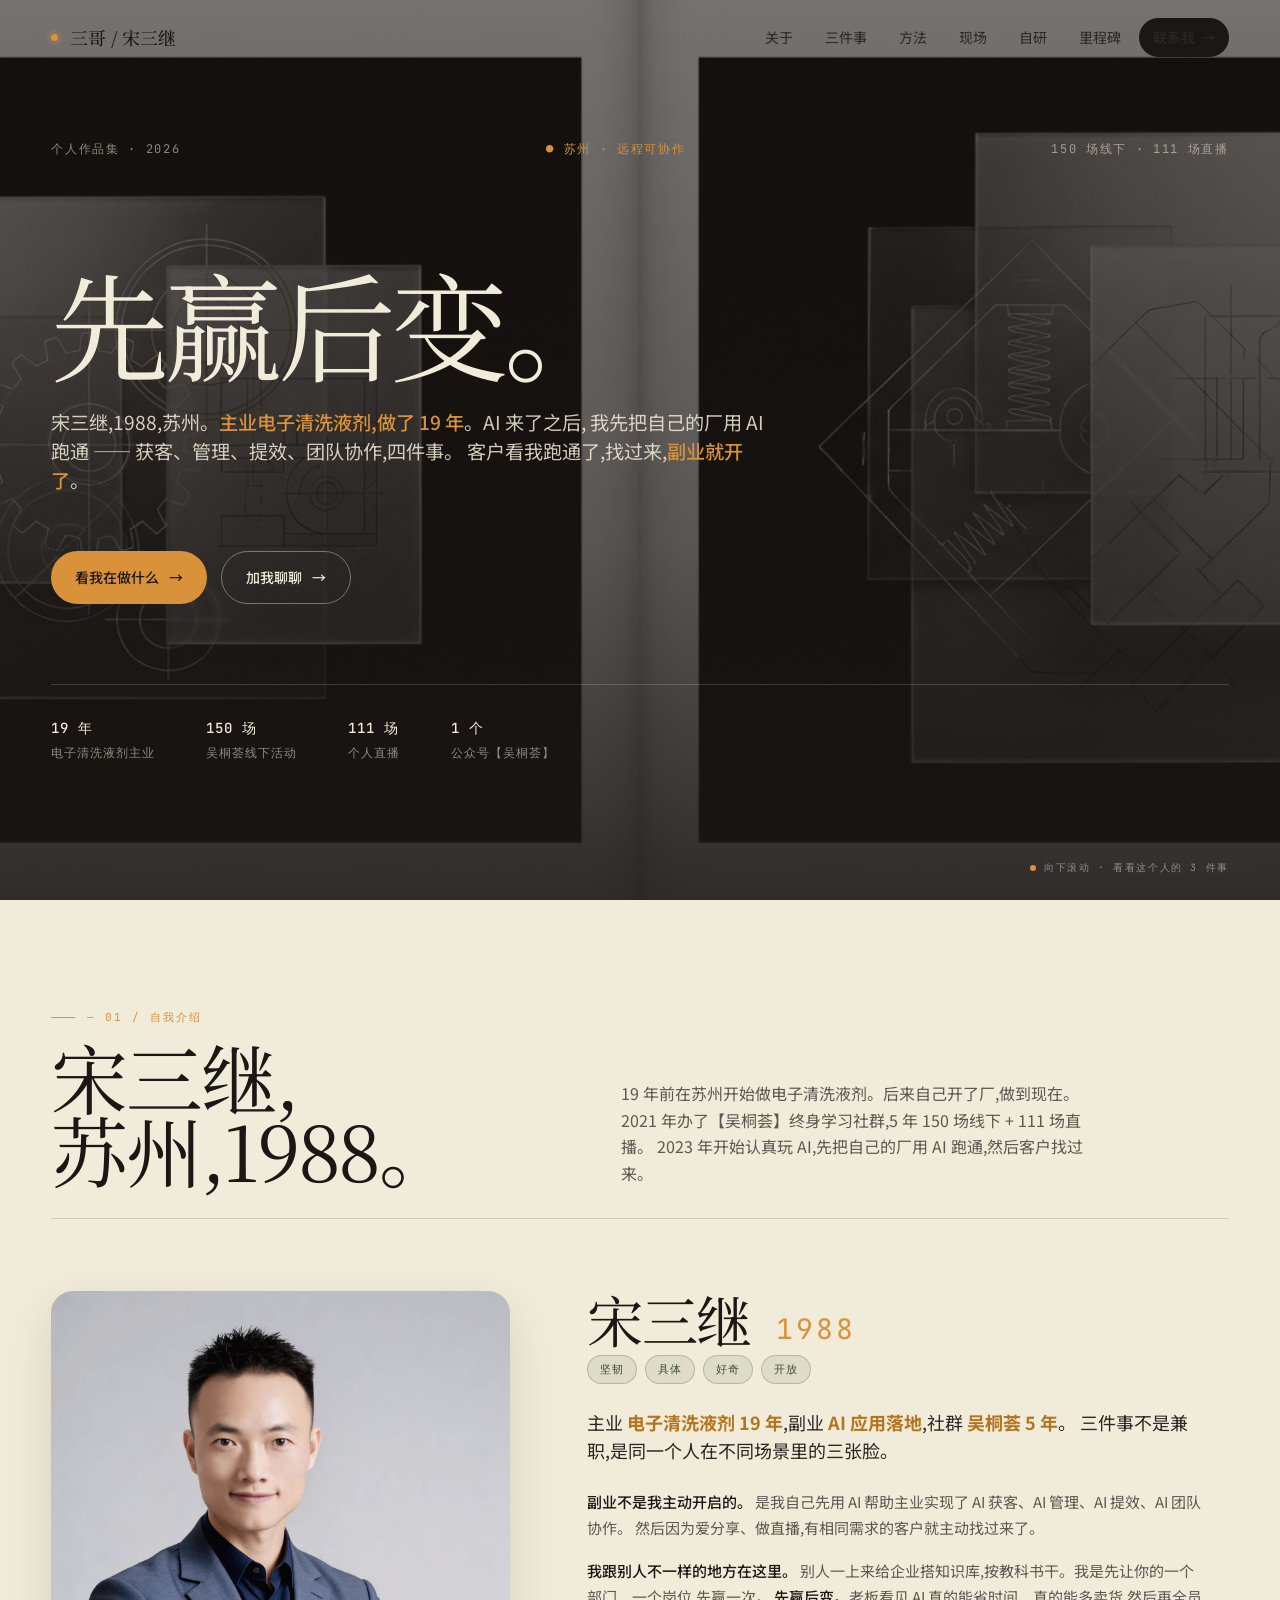
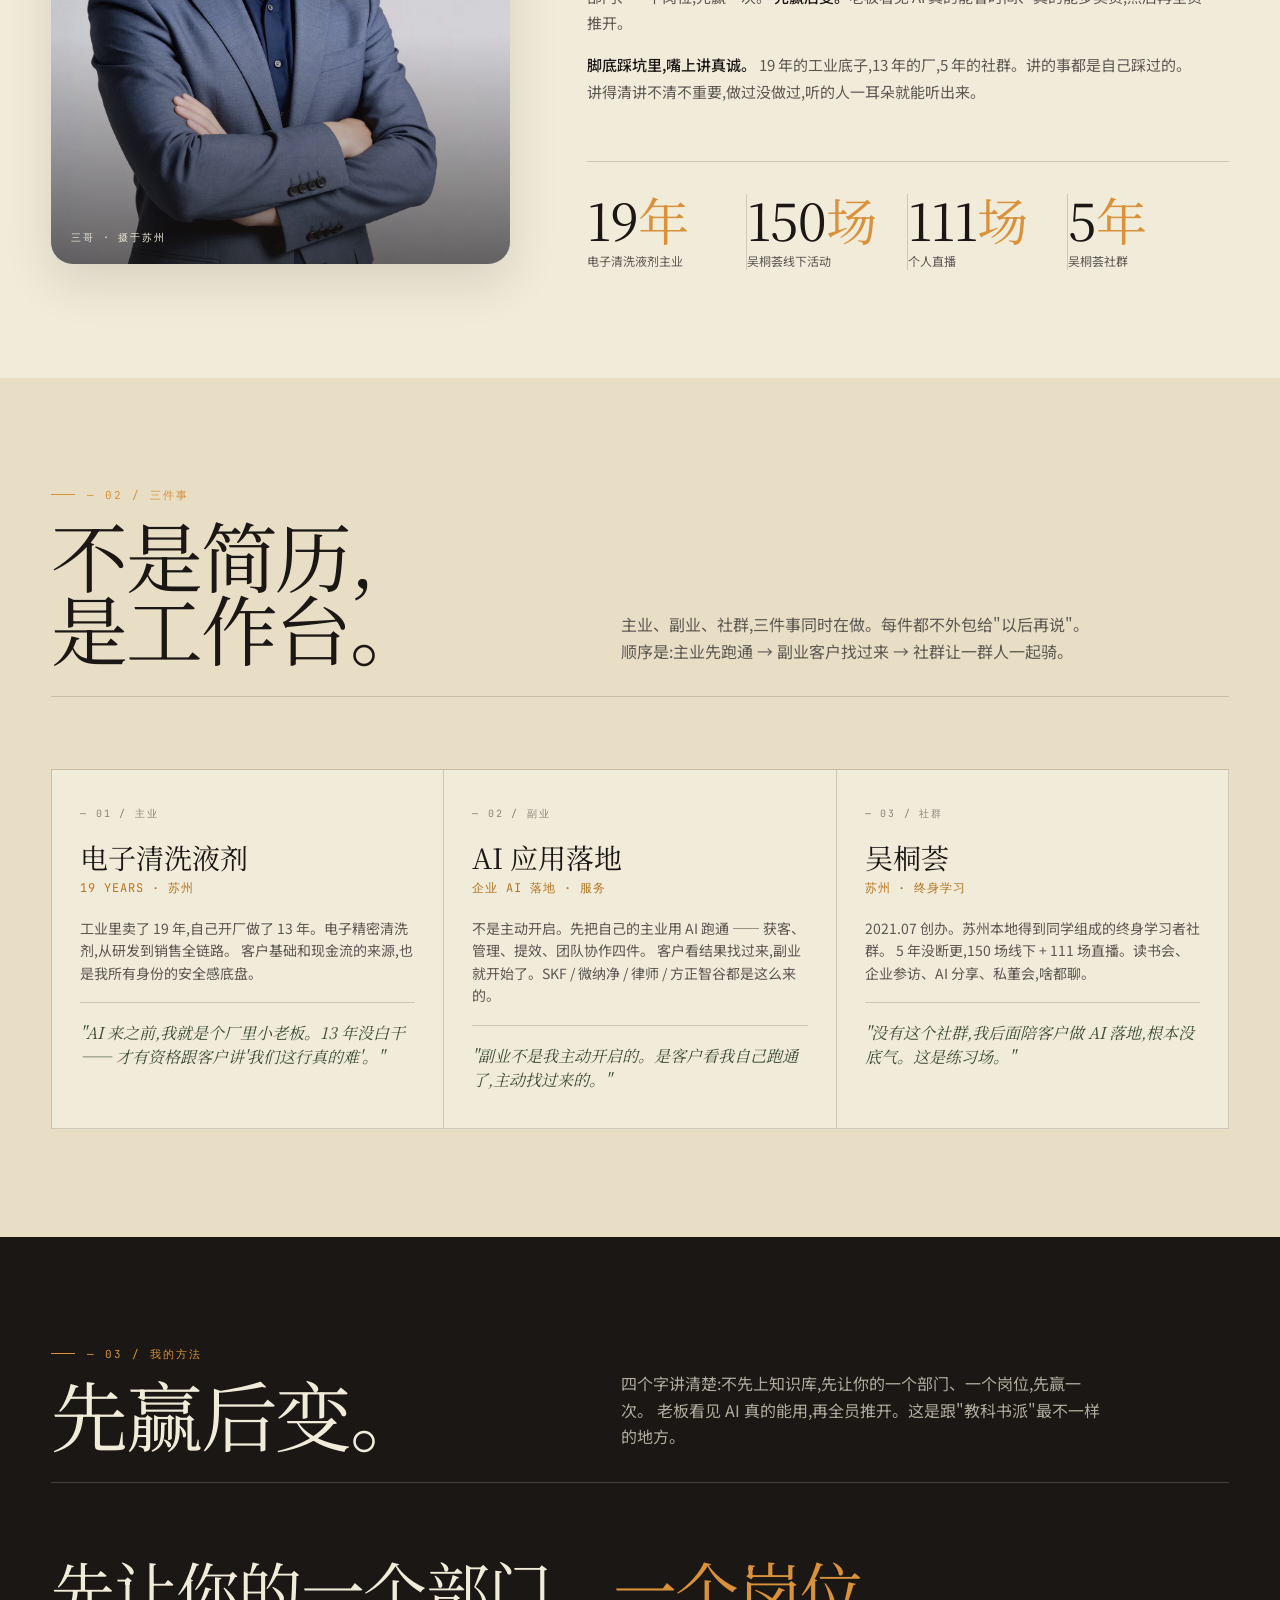
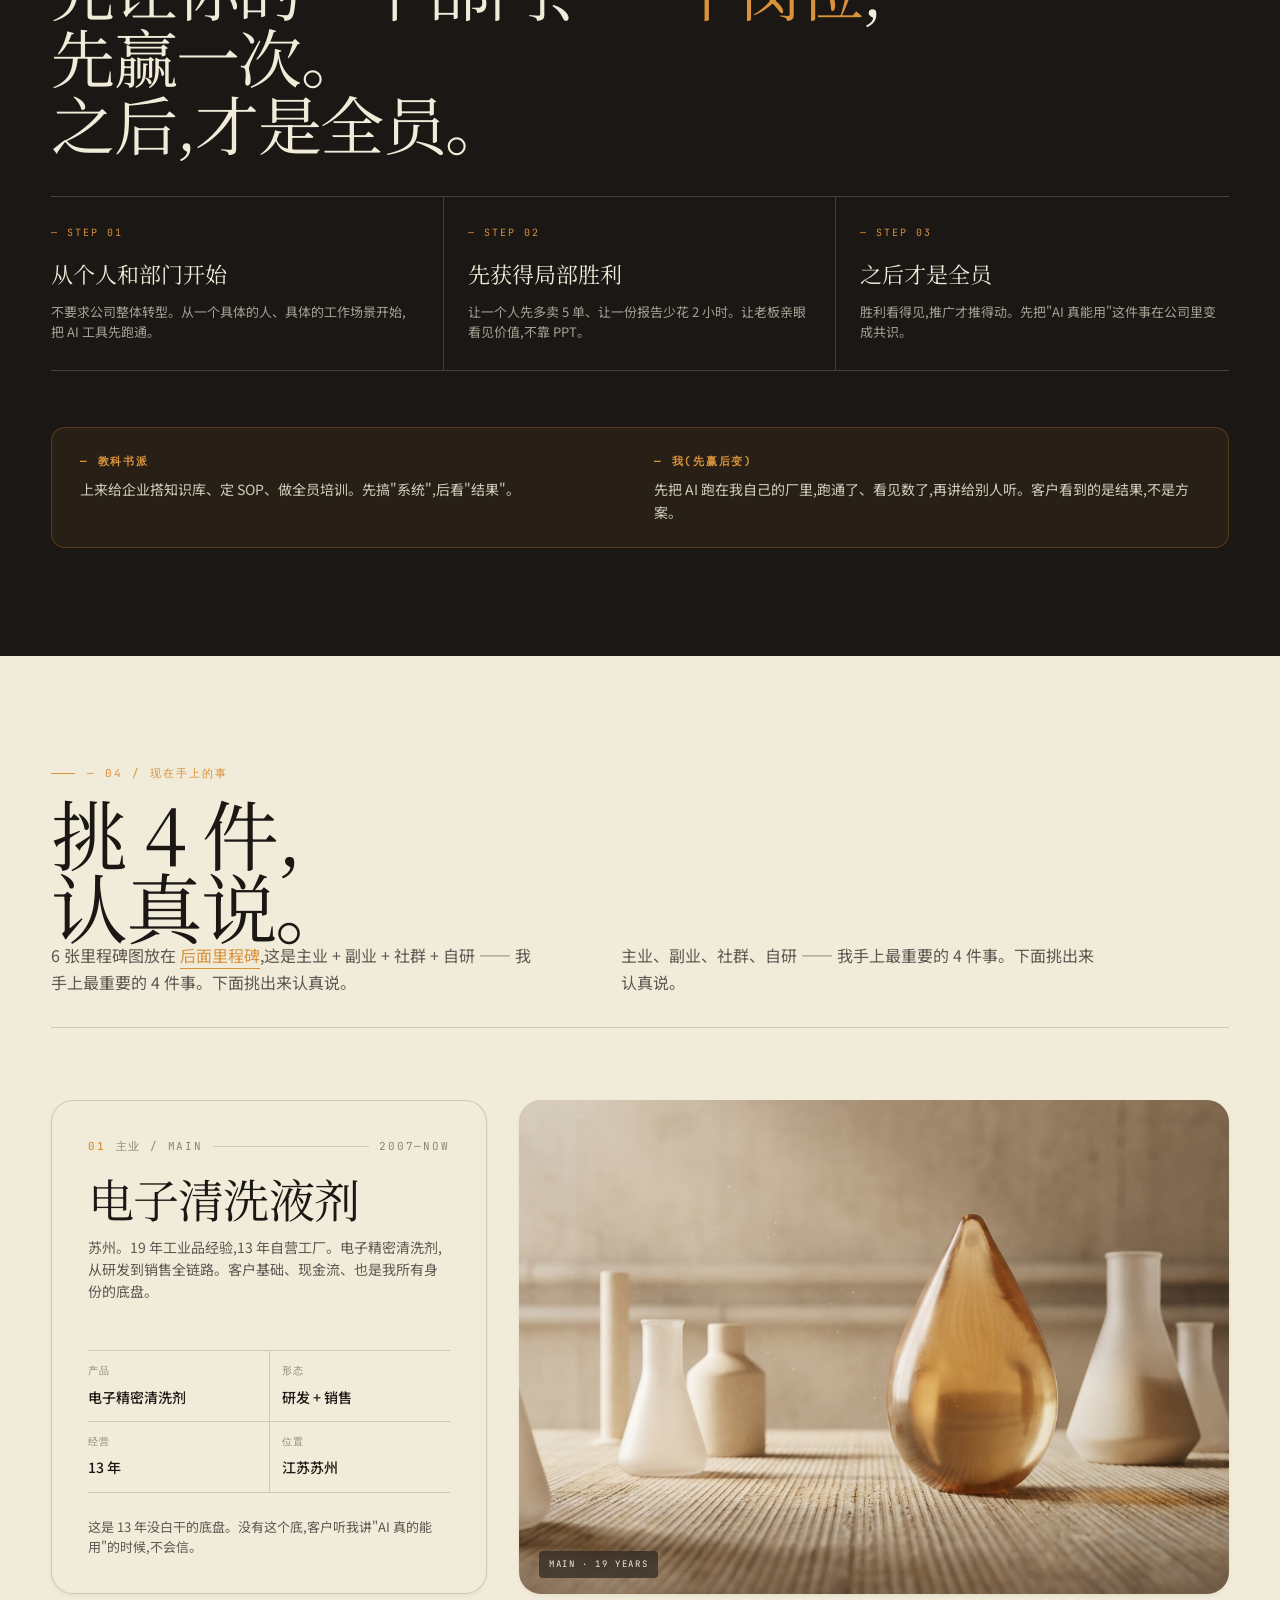
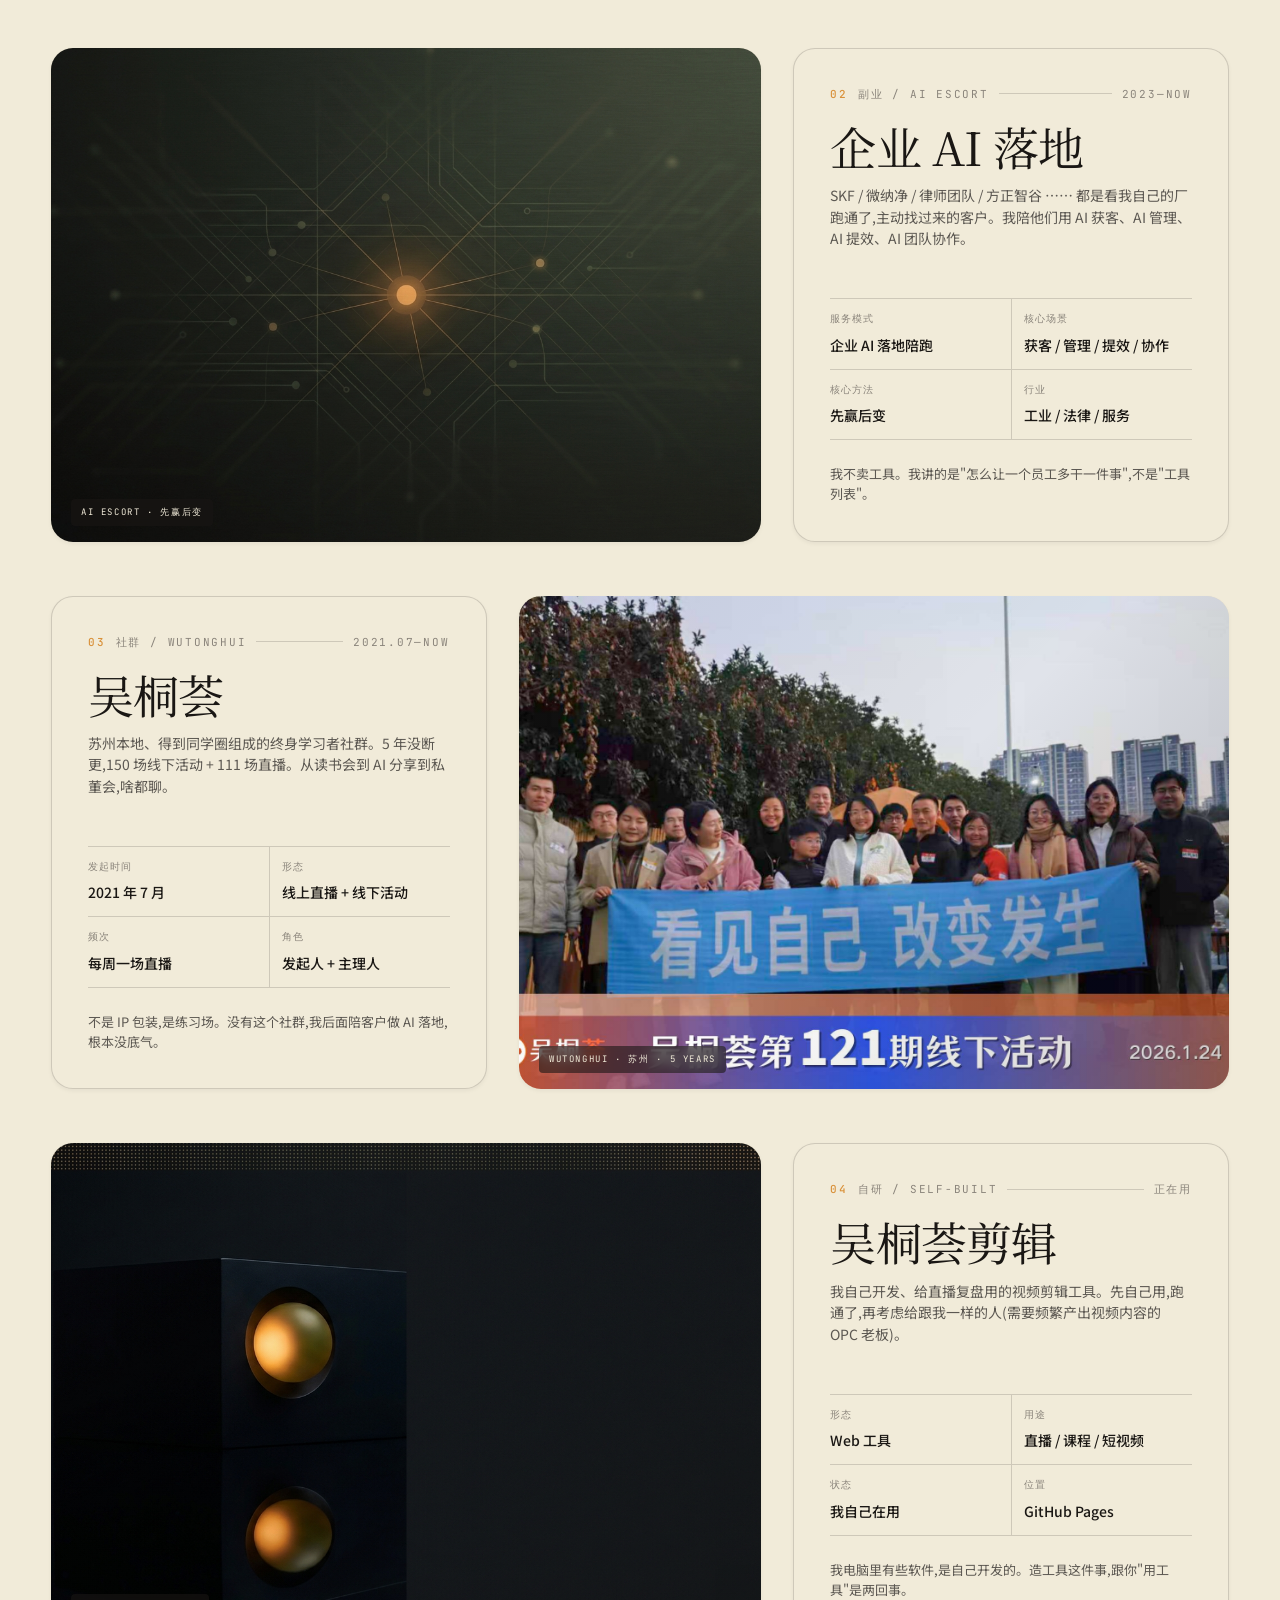
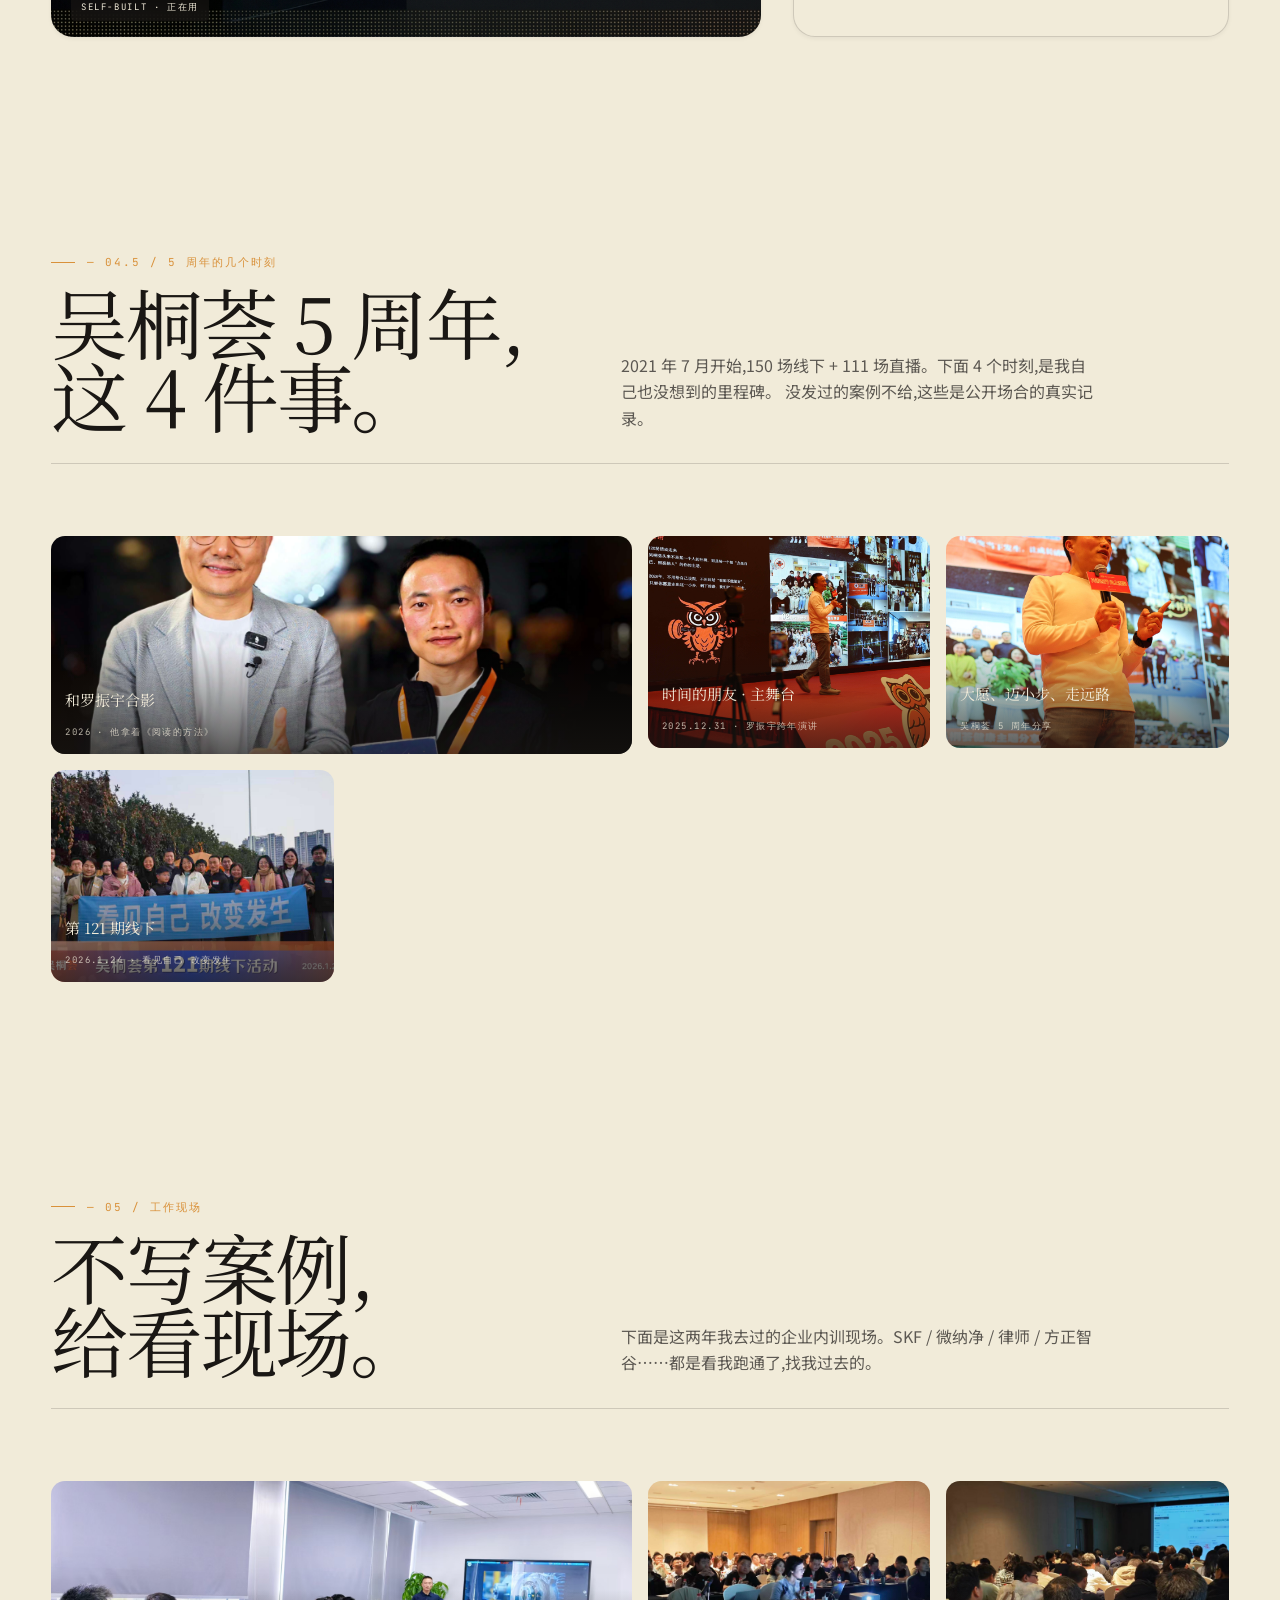
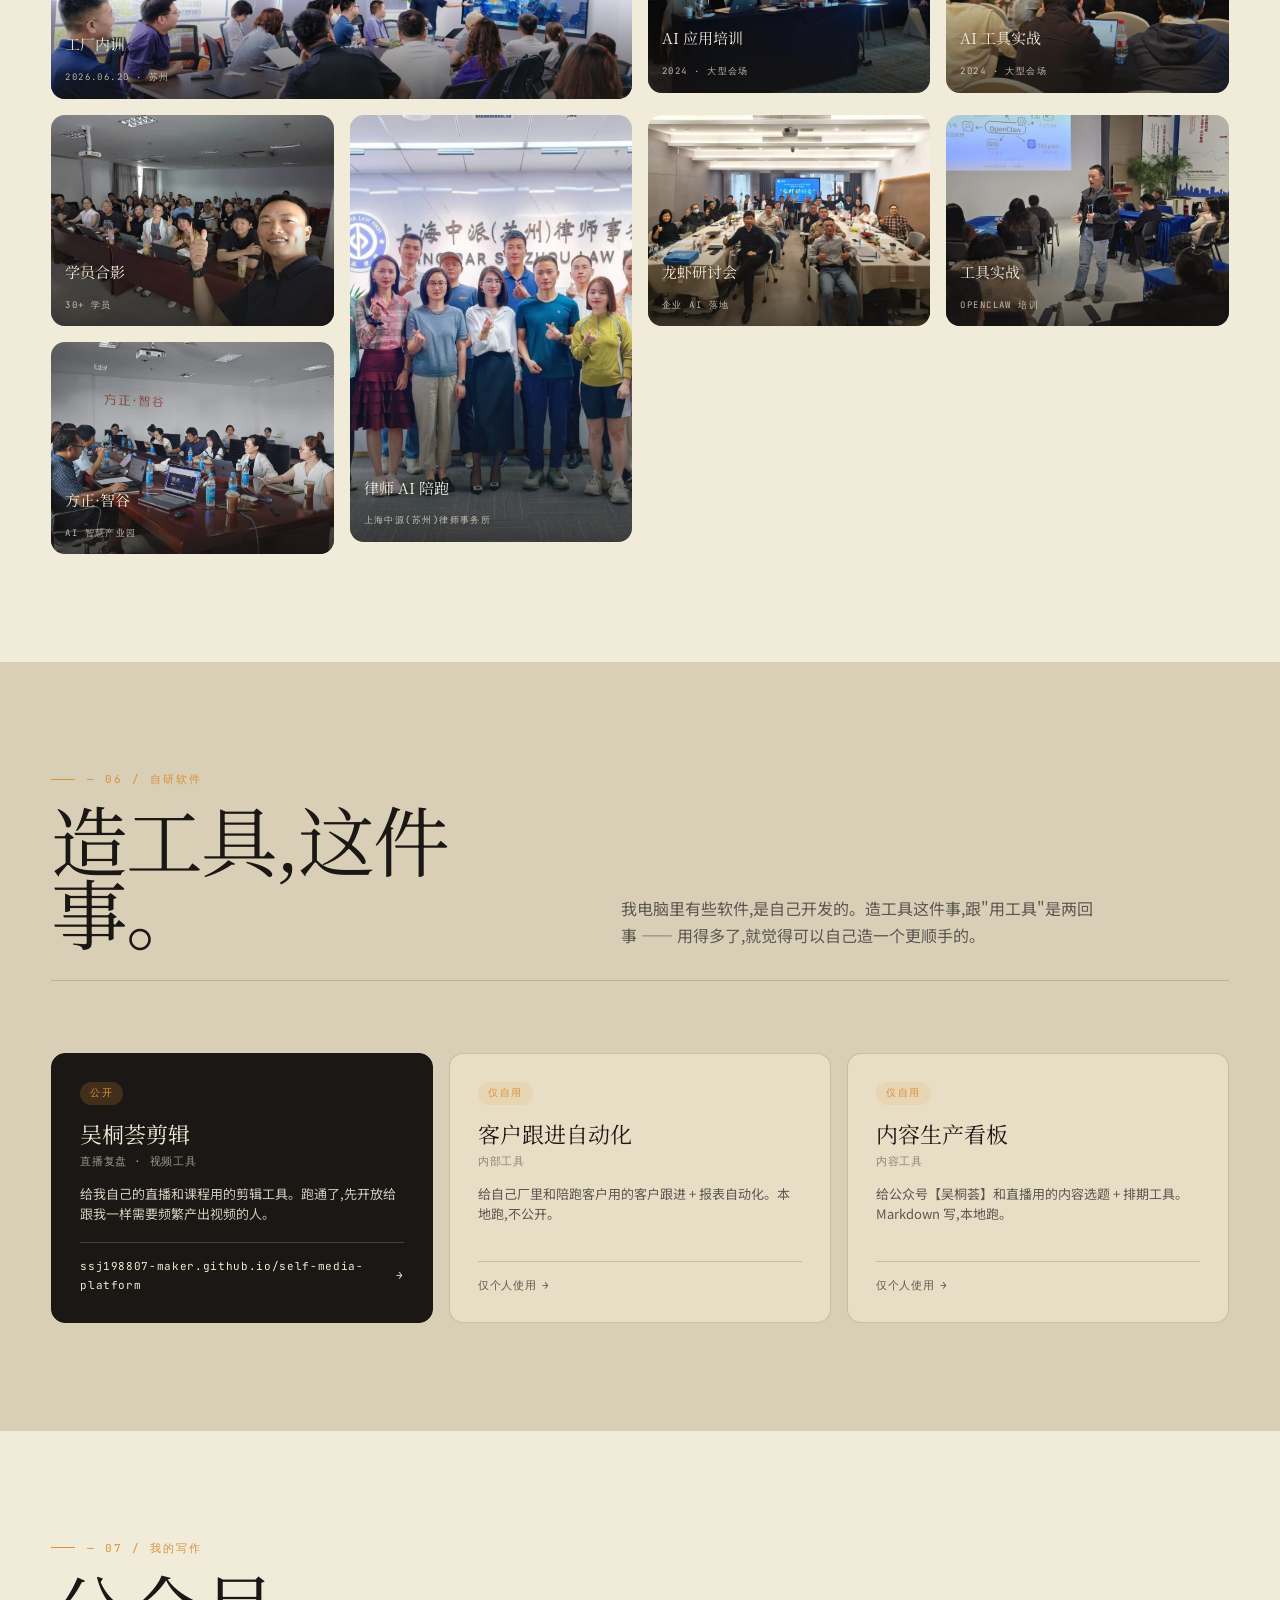
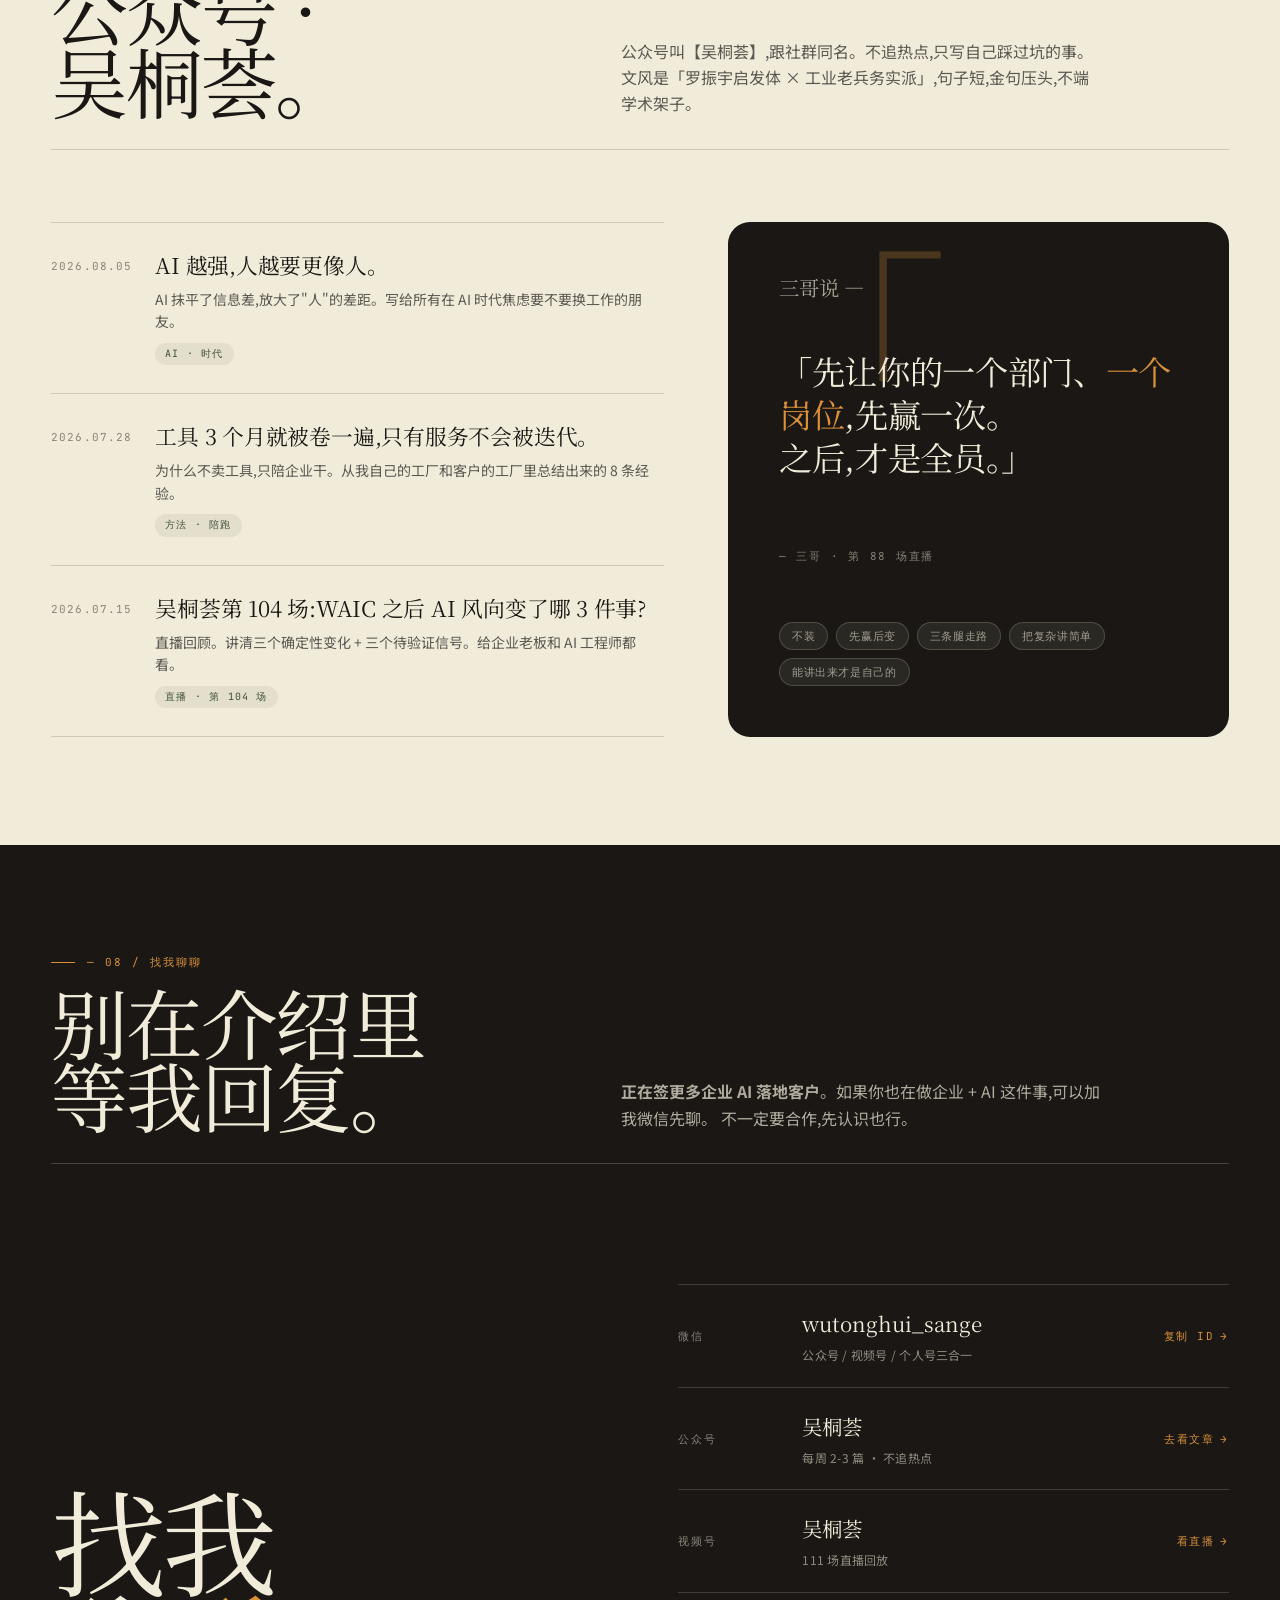
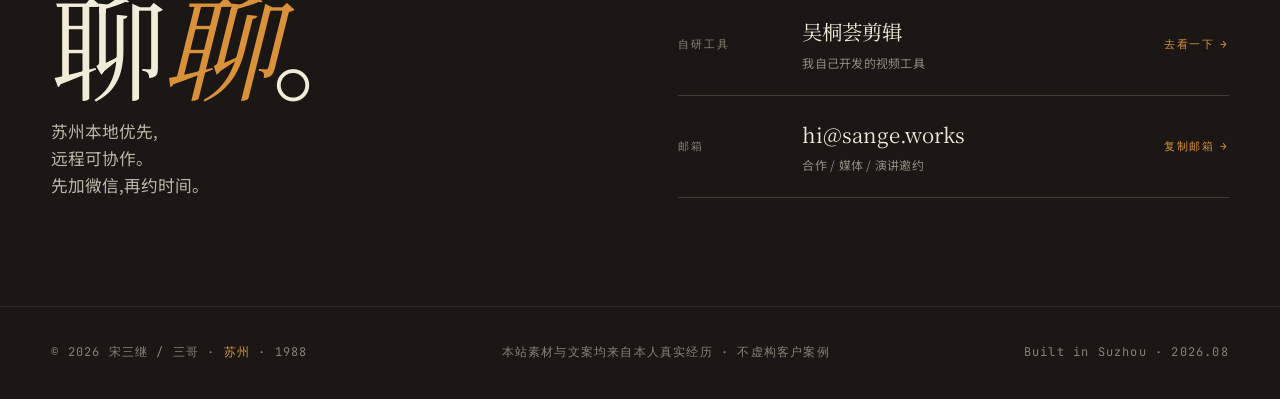
==== commit 87787ce5: "feat: 加 5 周年里程碑 section 新加 4 张里程碑图(吴桐荟 5 周年): - milestone-1-luoyuzhen.jpg · 三哥和罗振宇合影(《阅读的方法》) - mile" ====
--- a/index.html
+++ b/index.html
@@ -1101,7 +1101,8 @@
     <a href="#method">方法</a>
     <a href="#gallery">现场</a>
     <a href="#software">自研</a>
-    <a class="topnav__cta" href="#contact">联系我 <span aria-hidden="true">→</span></a>
+    <a href="#milestones">里程碑</a>
+  <a class="topnav__cta" href="#contact">联系我 <span aria-hidden="true">→</span></a>
   </div>
 </nav>
 
@@ -1317,6 +1318,10 @@
       <div>
         <div class="section__no">— 04 / 现在手上的事</div>
         <h2 class="section__title serif">挑 4 件,<br/>认真说。</h2>
+      <p class="section__sub">
+        6 张里程碑图放在 <a href="#milestones" style="color: var(--amber); border-bottom: 1px solid currentColor; padding-bottom: 1px;">后面里程碑</a>,这是主业 + 副业 + 社群 + 自研 ——
+        我手上最重要的 4 件事。下面挑出来认真说。
+      </p>
       </div>
       <p class="section__sub">
         主业、副业、社群、自研 —— 我手上最重要的 4 件事。下面挑出来认真说。
@@ -1390,7 +1395,7 @@
         </p>
       </div>
       <div class="feature__visual">
-        <img src="./imgs/project-wutonghui.jpg" alt="吴桐荟社群 — 一群人围坐分享" loading="lazy" onerror="this.style.display='none'" />
+        <img src="./imgs/community-121.jpg" alt="吴桐荟第 121 期线下活动 — 看见自己 · 改变发生" loading="lazy" onerror="this.style.display='none'" />
         <div class="feature__visual__caption">WUTONGHUI · 苏州 · 5 YEARS</div>
       </div>
     </article>
@@ -1418,6 +1423,53 @@
         <div class="feature__visual__caption">SELF-BUILT · 正在用</div>
       </div>
     </article>
+  </div>
+</section>
+
+<!-- ============ MILESTONES (里程碑时刻) ============ -->
+<section class="section" id="milestones">
+  <div class="container">
+    <div class="section__head" data-reveal>
+      <div>
+        <div class="section__no">— 04.5 / 5 周年的几个时刻</div>
+        <h2 class="section__title serif">吴桐荟 5 周年,<br/>这 4 件事。</h2>
+      </div>
+      <p class="section__sub">
+        2021 年 7 月开始,150 场线下 + 111 场直播。下面 4 个时刻,是我自己也没想到的里程碑。
+        没发过的案例不给,这些是公开场合的真实记录。
+      </p>
+    </div>
+
+    <div class="gallery" data-reveal>
+      <div class="gallery__item gallery__item--wide">
+        <img src="./imgs/milestone-1-luoyuzhen.jpg" alt="三哥和罗振宇合影,拿着《阅读的方法》" loading="lazy" onerror="this.style.display='none'" />
+        <div class="gallery__caption">
+          <strong>和罗振宇合影</strong>
+          <span>2026 · 他拿着《阅读的方法》</span>
+        </div>
+      </div>
+      <div class="gallery__item">
+        <img src="./imgs/milestone-2-newyear-stage.jpg" alt="2025 时间的朋友跨年演讲 — 三哥在主舞台上讲吴桐荟" loading="lazy" onerror="this.style.display='none'" />
+        <div class="gallery__caption">
+          <strong>时间的朋友 · 主舞台</strong>
+          <span>2025.12.31 · 罗振宇跨年演讲</span>
+        </div>
+      </div>
+      <div class="gallery__item">
+        <img src="./imgs/milestone-3-newyear-closeup.jpg" alt="三哥在跨年演讲上" loading="lazy" onerror="this.style.display='none'" />
+        <div class="gallery__caption">
+          <strong>大愿、迈小步、走远路</strong>
+          <span>吴桐荟 5 周年分享</span>
+        </div>
+      </div>
+      <div class="gallery__item">
+        <img src="./imgs/community-121.jpg" alt="吴桐荟第 121 期线下活动" loading="lazy" onerror="this.style.display='none'" />
+        <div class="gallery__caption">
+          <strong>第 121 期线下</strong>
+          <span>2026.1.24 · 看见自己 改变发生</span>
+        </div>
+      </div>
+    </div>
   </div>
 </section>
 
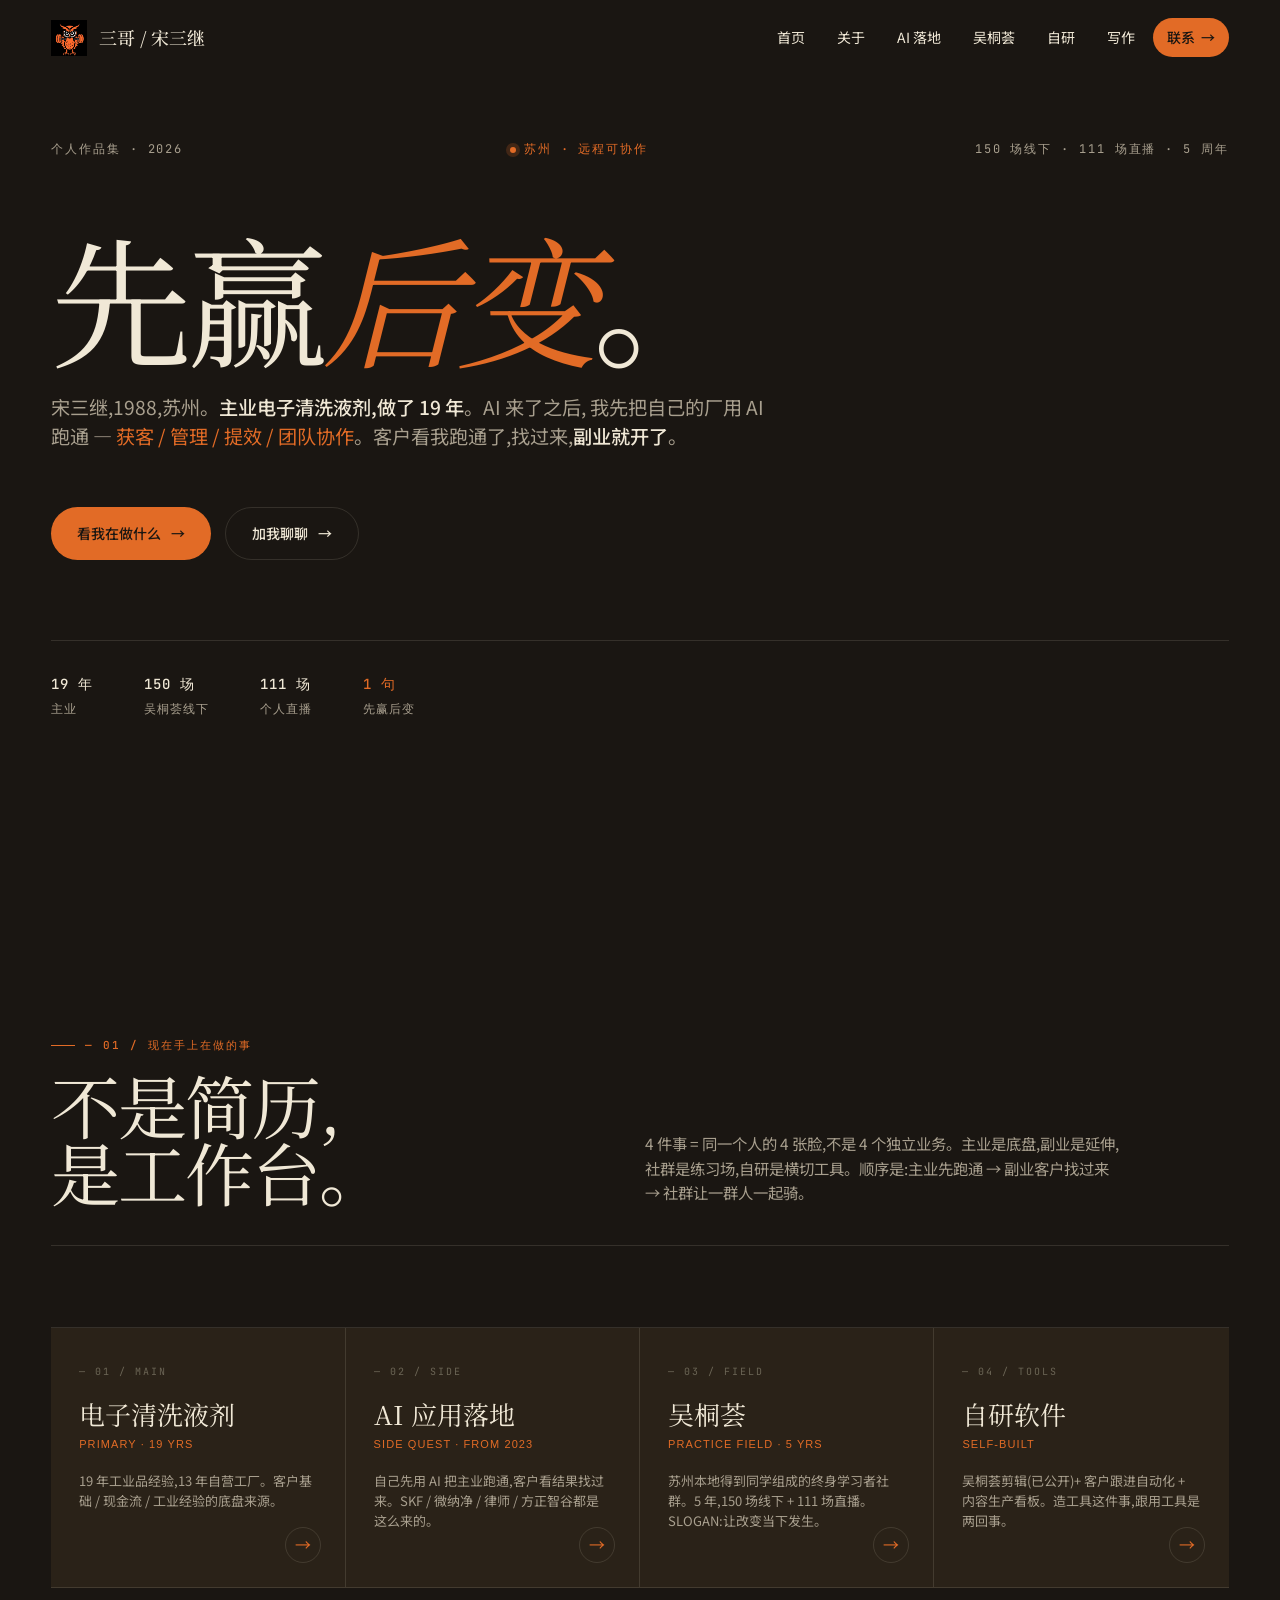
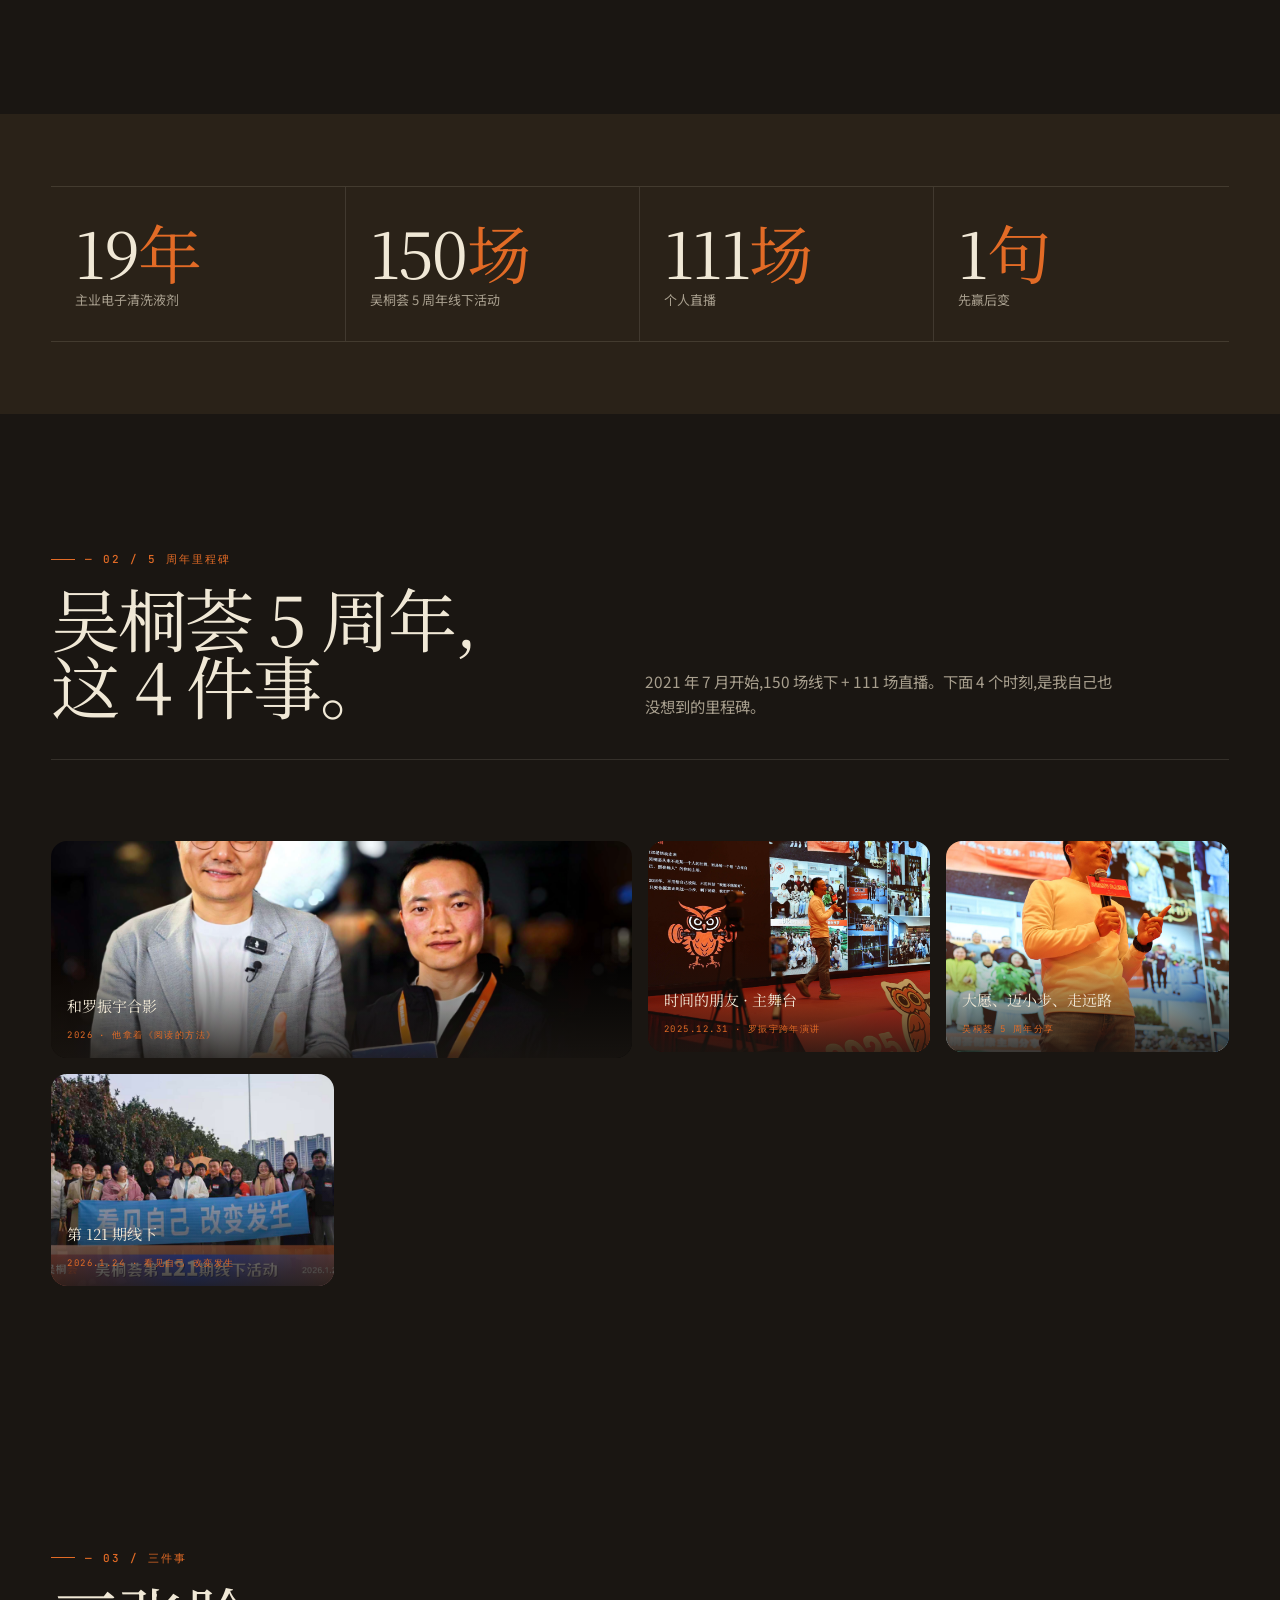
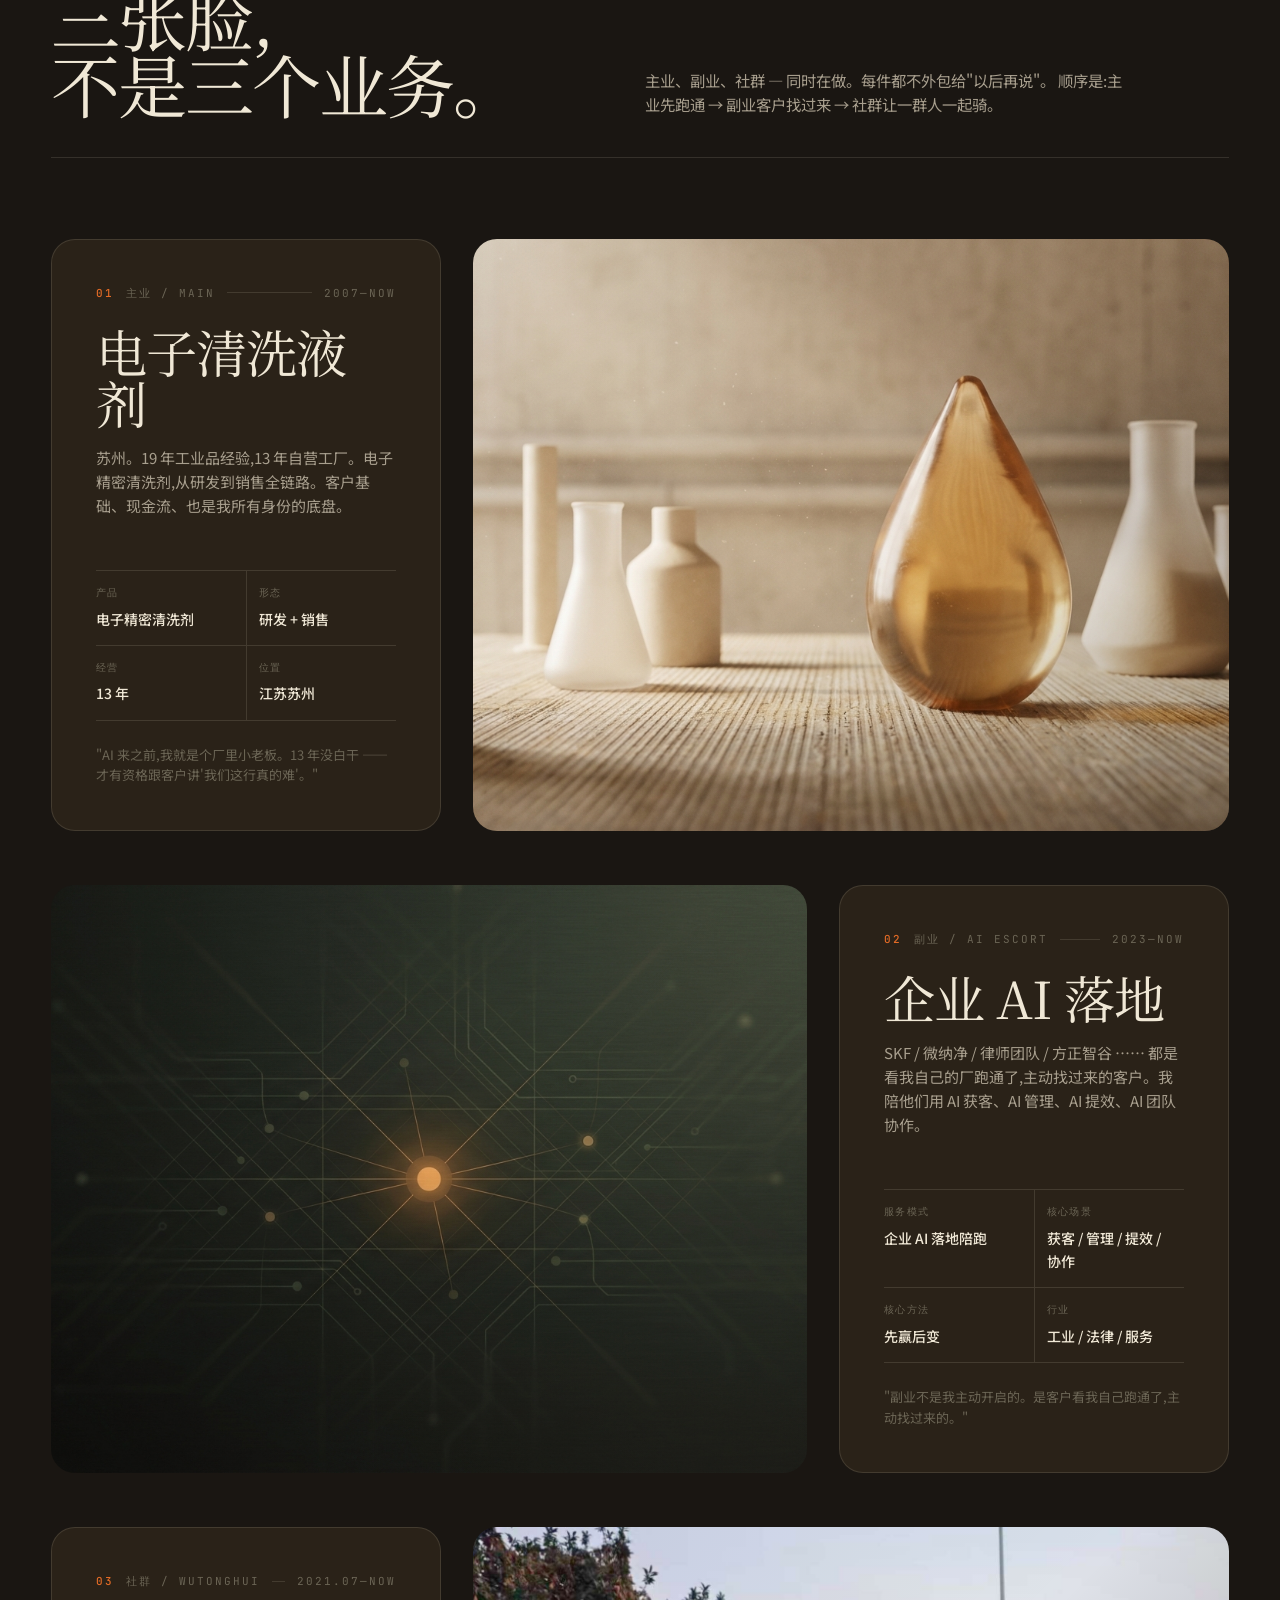
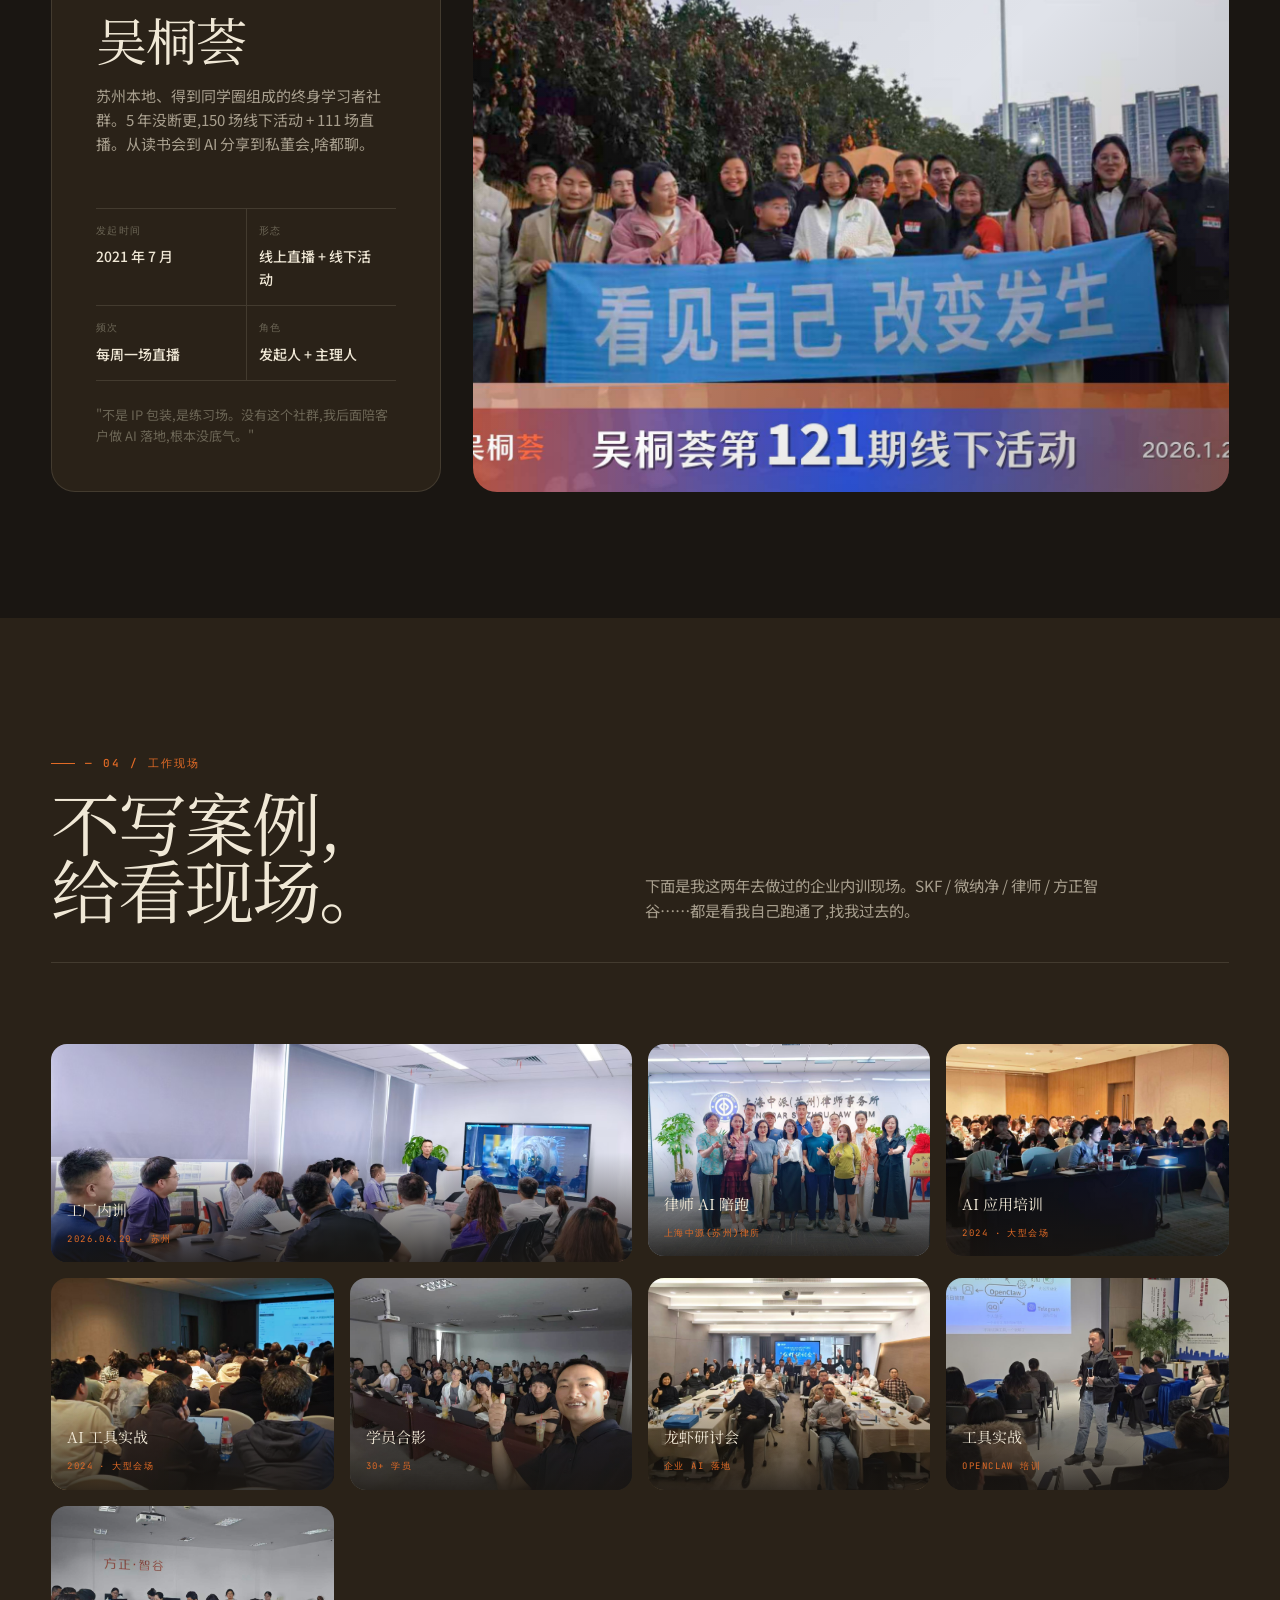
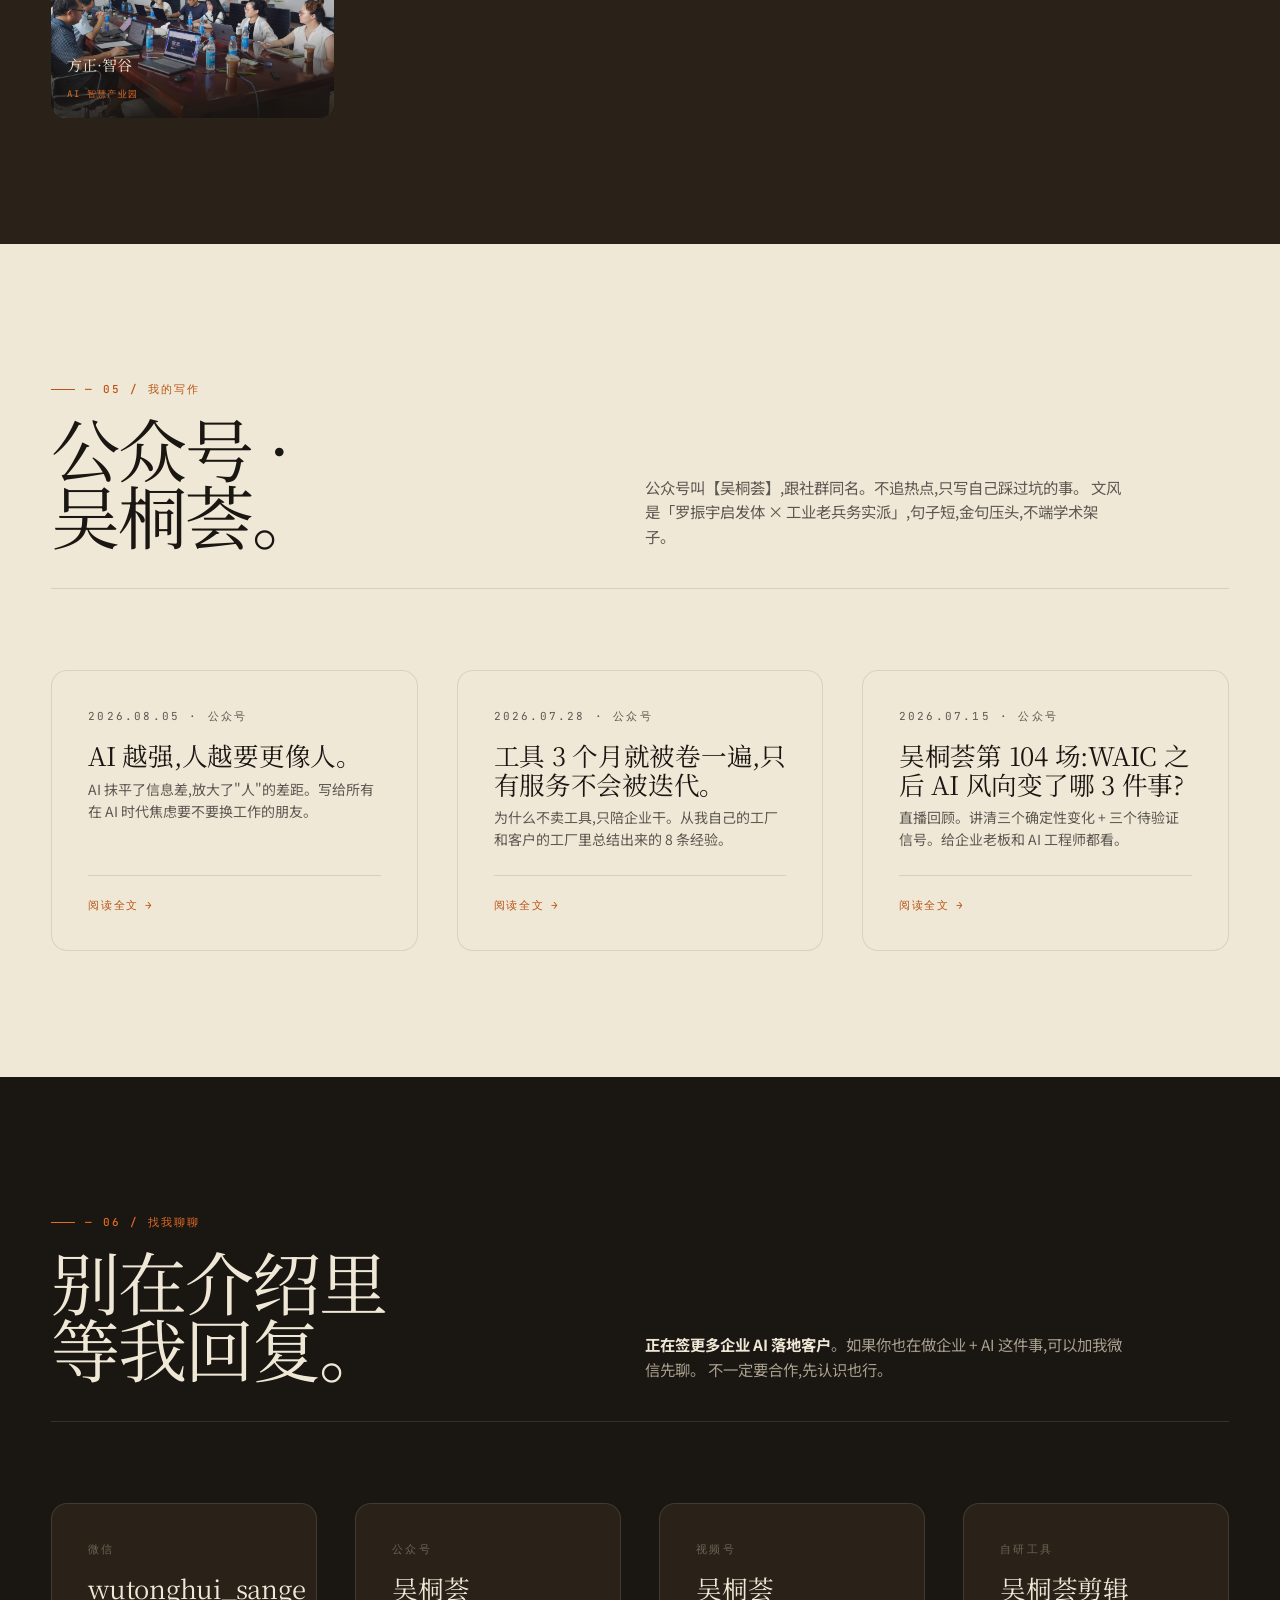
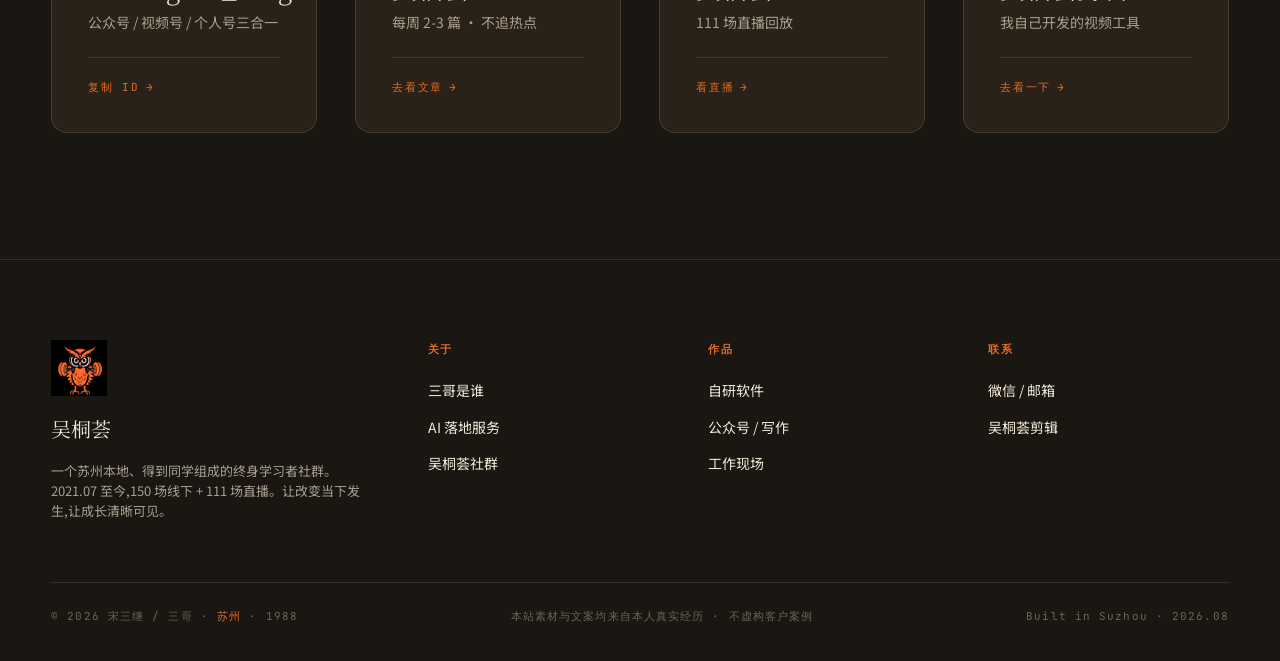
==== commit cbad71e1: "v4: 重做品牌 · 多页架构 + 品牌 A(得到/罗振宇风) 设计系统: - 主色:吴桐荟 logo 橙红 #E26B26 + 墨黑 + 米白 - 字体:衬线大字(思源宋体)+ sans 正文 + " ====
--- a/index.html
+++ b/index.html
@@ -3,1332 +3,199 @@
 <head>
 <meta charset="utf-8" />
 <meta name="viewport" content="width=device-width, initial-scale=1" />
-<title>三哥 / 宋三继 — 苏州 · 电子清洗液剂 + AI 应用落地 + 吴桐荟</title>
-<meta name="description" content="宋三继(江湖人称"三哥"),1988,苏州。主业电子清洗液剂 19 年,副业 AI 应用落地(自己先跑通,客户找过来),吴桐荟终身学习社群 5 年 150 场线下 + 111 场直播。公众号【吴桐荟】。" />
+<title>三哥 / 宋三继 — 苏州 · AI 应用落地 · 吴桐荟</title>
+<meta name="description" content="宋三继,1988,苏州。主业电子清洗液剂 19 年,副业 AI 应用落地(自己先跑通,客户找过来),吴桐荟 5 周年终身学习社群 150 场线下 + 111 场直播。先赢后变。" />
 
 <!-- Fonts -->
 <link rel="preconnect" href="https://fonts.googleapis.com" />
 <link rel="preconnect" href="https://fonts.gstatic.com" crossorigin />
 <link href="https://fonts.googleapis.com/css2?family=Noto+Serif+SC:wght@300;400;500;700&family=Noto+Sans+SC:wght@300;400;500;600&family=Inter:wght@300;400;500;600;700&family=JetBrains+Mono:wght@400;500&display=swap" rel="stylesheet" />
 
-<style>
-/* ============ DESIGN TOKENS ============ */
-:root {
-  --paper: #F1EBD9;
-  --paper-warm: #E8DEC5;
-  --paper-deep: #D8CFB6;
-  --ink: #1A1714;
-  --ink-soft: #2B2722;
-  --ink-mid: #5C5852;
-  --ash: #8A847B;
-  --line: rgba(26, 23, 20, 0.16);
-  --line-soft: rgba(26, 23, 20, 0.08);
-  --amber: #D9913A;
-  --amber-deep: #B57520;
-  --olive: #3F4F3A;
-  --olive-light: #586B4F;
-  --crimson: #8B3A2E;
-
-  --font-serif: "Noto Serif SC", "Source Han Serif SC", "Songti SC", serif;
-  --font-sans: "Noto Sans SC", "PingFang SC", "Hiragino Sans GB", system-ui, sans-serif;
-  --font-mono: "JetBrains Mono", "SF Mono", Consolas, monospace;
-  --font-en: "Inter", "Helvetica Neue", Arial, sans-serif;
-
-  --max-w: 1320px;
-  --pad-x: clamp(20px, 4vw, 56px);
-  --gap: 24px;
-  --radius: 14px;
-  --radius-lg: 22px;
-  --radius-pill: 999px;
-
-  --ease: cubic-bezier(.22, 1, .36, 1);
-  --ease-snap: cubic-bezier(.34, 1.56, .64, 1);
-  --t-fast: 180ms;
-  --t-mid: 280ms;
-  --t-slow: 600ms;
-
-  --shadow-sm: 0 2px 4px rgba(26, 23, 20, 0.05);
-  --shadow-md: 0 10px 28px rgba(26, 23, 20, 0.08);
-  --shadow-lg: 0 18px 50px rgba(26, 23, 20, 0.12);
-}
-
-* { box-sizing: border-box; margin: 0; padding: 0; }
-*::selection { background: var(--amber); color: var(--paper); }
-html { scroll-behavior: smooth; }
-body {
-  background: var(--paper);
-  color: var(--ink);
-  font-family: var(--font-sans);
-  font-size: 16px;
-  line-height: 1.65;
-  -webkit-font-smoothing: antialiased;
-  -moz-osx-font-smoothing: grayscale;
-  overflow-x: hidden;
-}
-img { display: block; max-width: 100%; height: auto; }
-a { color: inherit; text-decoration: none; }
-button { font: inherit; color: inherit; background: none; border: 0; cursor: pointer; }
-
-.container {
-  max-width: var(--max-w);
-  margin: 0 auto;
-  padding-left: var(--pad-x);
-  padding-right: var(--pad-x);
-}
-
-.eyebrow {
-  display: inline-flex;
-  align-items: center;
-  gap: 8px;
-  font-family: var(--font-mono);
-  font-size: 11px;
-  font-weight: 500;
-  letter-spacing: 0.14em;
-  text-transform: uppercase;
-  color: var(--ink-mid);
-}
-.eyebrow::before {
-  content: "";
-  width: 18px;
-  height: 1px;
-  background: var(--amber);
-}
-.serif { font-family: var(--font-serif); font-weight: 400; letter-spacing: -0.01em; }
-.mono { font-family: var(--font-mono); }
-
-/* ============ TOP NAV ============ */
-.topnav {
-  position: fixed;
-  top: 0; left: 0; right: 0;
-  z-index: 100;
-  display: flex;
-  align-items: center;
-  justify-content: space-between;
-  padding: 18px var(--pad-x);
-  transition: background var(--t-mid) var(--ease), backdrop-filter var(--t-mid) var(--ease), border-color var(--t-mid) var(--ease);
-  border-bottom: 1px solid transparent;
-}
-.topnav.is-stuck {
-  background: rgba(241, 235, 217, 0.85);
-  backdrop-filter: blur(14px);
-  -webkit-backdrop-filter: blur(14px);
-  border-bottom-color: var(--line);
-}
-.topnav__brand {
-  display: flex;
-  align-items: center;
-  gap: 12px;
-  font-family: var(--font-serif);
-  font-size: 18px;
-  font-weight: 500;
-  letter-spacing: -0.01em;
-}
-.topnav__brand .dot {
-  display: inline-block;
-  width: 7px; height: 7px;
-  border-radius: 50%;
-  background: var(--amber);
-  box-shadow: 0 0 0 4px rgba(217, 145, 58, 0.18);
-}
-.topnav__links {
-  display: flex;
-  align-items: center;
-  gap: 4px;
-}
-.topnav__links a {
-  display: inline-flex;
-  align-items: center;
-  padding: 8px 14px;
-  font-size: 14px;
-  color: var(--ink-soft);
-  border-radius: var(--radius-pill);
-  transition: background var(--t-fast) var(--ease), color var(--t-fast) var(--ease);
-}
-.topnav__links a:hover { background: var(--ink); color: var(--paper); }
-.topnav__cta {
-  display: inline-flex;
-  align-items: center;
-  gap: 6px;
-  padding: 8px 16px;
-  font-size: 13px;
-  font-weight: 500;
-  color: var(--paper);
-  background: var(--ink);
-  border-radius: var(--radius-pill);
-  transition: transform var(--t-fast) var(--ease), background var(--t-fast) var(--ease);
-}
-.topnav__cta:hover { background: var(--amber); color: var(--ink); transform: translateY(-1px); }
-@media (max-width: 768px) {
-  .topnav__links a:not(.topnav__cta) { display: none; }
-  .topnav__brand { font-size: 16px; }
-}
-
-/* ============ HERO ============ */
-.hero {
-  position: relative;
-  min-height: 100vh;
-  padding: 140px 0 80px;
-  background: var(--ink);
-  color: var(--paper);
-  overflow: hidden;
-}
-.hero__bg {
-  position: absolute;
-  inset: 0;
-  background-image: url("./imgs/hero-bg.jpg");
-  background-size: cover;
-  background-position: center;
-  opacity: 0.6;
-  mix-blend-mode: luminosity;
-}
-.hero__bg::after {
-  content: "";
-  position: absolute; inset: 0;
-  background: linear-gradient(180deg, rgba(26,23,20,0.35) 0%, rgba(26,23,20,0.55) 60%, rgba(26,23,20,0.85) 100%);
-}
-.hero__container {
-  position: relative;
-  z-index: 2;
-  max-width: var(--max-w);
-  margin: 0 auto;
-  padding-left: var(--pad-x);
-  padding-right: var(--pad-x);
-}
-.hero__top {
-  display: flex;
-  align-items: center;
-  justify-content: space-between;
-  margin-bottom: clamp(60px, 12vh, 120px);
-  font-family: var(--font-mono);
-  font-size: 12px;
-  letter-spacing: 0.14em;
-  text-transform: uppercase;
-  color: rgba(241, 235, 217, 0.55);
-}
-.hero__top .now { color: var(--amber); }
-.hero__title {
-  font-family: var(--font-serif);
-  font-size: clamp(56px, 9.2vw, 168px);
-  font-weight: 400;
-  line-height: 0.92;
-  letter-spacing: -0.04em;
-  color: var(--paper);
-  margin-bottom: 32px;
-}
-.hero__title .accent { color: var(--amber); font-style: italic; }
-.hero__sub {
-  max-width: 720px;
-  font-size: clamp(17px, 1.5vw, 22px);
-  line-height: 1.5;
-  color: rgba(241, 235, 217, 0.85);
-  margin-bottom: 56px;
-}
-.hero__sub b { color: var(--amber); font-weight: 500; }
-.hero__actions {
-  display: flex;
-  flex-wrap: wrap;
-  gap: 14px;
-  margin-bottom: 80px;
-}
-.btn {
-  display: inline-flex;
-  align-items: center;
-  gap: 10px;
-  padding: 14px 24px;
-  font-size: 14px;
-  font-weight: 500;
-  border-radius: var(--radius-pill);
-  transition: transform var(--t-fast) var(--ease), background var(--t-fast) var(--ease), color var(--t-fast) var(--ease);
-}
-.btn--primary { background: var(--amber); color: var(--ink); }
-.btn--primary:hover { background: var(--paper); transform: translateY(-2px); }
-.btn--ghost { background: transparent; color: var(--paper); border: 1px solid rgba(241, 235, 217, 0.4); }
-.btn--ghost:hover { background: rgba(241, 235, 217, 0.1); border-color: var(--paper); transform: translateY(-2px); }
-.btn .arrow { transition: transform var(--t-fast) var(--ease); }
-.btn:hover .arrow { transform: translate(3px, -3px); }
-.hero__meta {
-  display: flex;
-  flex-wrap: wrap;
-  gap: clamp(28px, 4vw, 64px);
-  padding-top: 32px;
-  border-top: 1px solid rgba(241, 235, 217, 0.18);
-  font-family: var(--font-mono);
-  font-size: 12px;
-  color: rgba(241, 235, 217, 0.55);
-  letter-spacing: 0.08em;
-  text-transform: uppercase;
-}
-.hero__meta b { color: var(--paper); display: block; font-size: 14px; font-weight: 500; margin-bottom: 4px; }
-.hero__scroll {
-  position: absolute;
-  bottom: 24px;
-  right: var(--pad-x);
-  z-index: 2;
-  font-family: var(--font-mono);
-  font-size: 10px;
-  letter-spacing: 0.16em;
-  text-transform: uppercase;
-  color: rgba(241, 235, 217, 0.5);
-  display: flex;
-  align-items: center;
-  gap: 8px;
-}
-.hero__scroll .dot-pulse {
-  width: 6px; height: 6px;
-  border-radius: 50%;
-  background: var(--amber);
-  animation: dotPulse 1.6s var(--ease) infinite;
-}
-@keyframes dotPulse {
-  0%, 100% { opacity: 0.4; transform: scale(0.9); }
-  50% { opacity: 1; transform: scale(1.1); box-shadow: 0 0 0 4px rgba(217, 145, 58, 0.18); }
-}
-
-/* ============ SECTION HEAD ============ */
-.section { padding: clamp(80px, 12vh, 160px) 0; position: relative; }
-.section--alt { background: var(--ink); color: var(--paper); }
-.section--warm { background: var(--paper-warm); }
-.section--paper { background: var(--paper-deep); }
-.section__head {
-  display: grid;
-  grid-template-columns: 1fr 1.2fr;
-  gap: clamp(24px, 5vw, 80px);
-  margin-bottom: clamp(48px, 8vh, 96px);
-  padding-bottom: 32px;
-  border-bottom: 1px solid var(--line);
-}
-.section--alt .section__head { border-bottom-color: rgba(241, 235, 217, 0.2); }
-.section__no {
-  display: flex;
-  align-items: center;
-  gap: 12px;
-  font-family: var(--font-mono);
-  font-size: 11px;
-  letter-spacing: 0.18em;
-  text-transform: uppercase;
-  color: var(--amber);
-}
-.section__no::before { content: ""; width: 24px; height: 1px; background: var(--amber); }
-.section__title {
-  font-family: var(--font-serif);
-  font-size: clamp(40px, 6vw, 88px);
-  font-weight: 400;
-  line-height: 0.95;
-  letter-spacing: -0.03em;
-  margin-top: 14px;
-}
-.section__sub {
-  font-size: 16px;
-  line-height: 1.65;
-  color: var(--ink-mid);
-  align-self: end;
-  max-width: 480px;
-}
-.section--alt .section__sub { color: rgba(241, 235, 217, 0.7); }
-@media (max-width: 768px) {
-  .section__head { grid-template-columns: 1fr; gap: 24px; }
-}
-
-/* ============ ABOUT ============ */
-.about__grid {
-  display: grid;
-  grid-template-columns: 1fr 1.4fr;
-  gap: clamp(40px, 6vw, 96px);
-  align-items: start;
-}
-.about__photo {
-  position: relative;
-  aspect-ratio: 4 / 5;
-  overflow: hidden;
-  border-radius: var(--radius-lg);
-  background: var(--paper-warm);
-  box-shadow: var(--shadow-lg);
-}
-.about__photo img {
-  width: 100%; height: 100%; object-fit: cover;
-  filter: contrast(0.96) saturate(0.92);
-  transition: transform 800ms var(--ease);
-}
-.about__photo:hover img { transform: scale(1.03); }
-.about__photo::after {
-  content: "";
-  position: absolute;
-  inset: 0;
-  background: linear-gradient(180deg, transparent 60%, rgba(26,23,20,0.6) 100%);
-}
-.about__photo__caption {
-  position: absolute;
-  left: 20px; bottom: 18px;
-  z-index: 1;
-  font-family: var(--font-mono);
-  font-size: 10px;
-  letter-spacing: 0.18em;
-  text-transform: uppercase;
-  color: var(--paper);
-}
-.about__name {
-  font-family: var(--font-serif);
-  font-size: clamp(36px, 4.4vw, 64px);
-  font-weight: 400;
-  line-height: 1;
-  letter-spacing: -0.02em;
-  margin-bottom: 8px;
-}
-.about__name em {
-  font-style: normal;
-  color: var(--amber);
-  font-family: var(--font-mono);
-  font-size: 0.5em;
-  letter-spacing: 0.1em;
-  margin-left: 12px;
-  vertical-align: middle;
-}
-.about__traits {
-  display: flex;
-  flex-wrap: wrap;
-  gap: 8px;
-  margin-bottom: 24px;
-}
-.about__traits span {
-  padding: 4px 12px;
-  font-size: 11px;
-  font-family: var(--font-mono);
-  letter-spacing: 0.1em;
-  color: var(--olive);
-  background: rgba(63, 79, 58, 0.1);
-  border: 1px solid rgba(63, 79, 58, 0.25);
-  border-radius: var(--radius-pill);
-}
-.about__lead {
-  font-size: 18px;
-  line-height: 1.6;
-  color: var(--ink-soft);
-  margin: 0 0 24px;
-  max-width: 620px;
-}
-.about__lead b { color: var(--amber-deep); }
-.about__story p {
-  font-size: 15px;
-  line-height: 1.75;
-  color: var(--ink-mid);
-  margin-bottom: 16px;
-  max-width: 620px;
-}
-.about__story p strong { color: var(--ink); font-weight: 500; }
-
-.about__stats {
-  display: grid;
-  grid-template-columns: repeat(4, 1fr);
-  gap: 0;
-  margin-top: 56px;
-  padding-top: 32px;
-  border-top: 1px solid var(--line);
-}
-.about__stat {
-  padding: 0 16px 0 0;
-  border-right: 1px solid var(--line);
-}
-.about__stat:last-child { border-right: 0; }
-.about__stat .n {
-  font-family: var(--font-serif);
-  font-size: clamp(36px, 4vw, 56px);
-  font-weight: 400;
-  line-height: 1;
-  letter-spacing: -0.02em;
-  color: var(--ink);
-}
-.about__stat .n span { color: var(--amber); }
-.about__stat .l {
-  display: block;
-  margin-top: 8px;
-  font-size: 12px;
-  color: var(--ink-mid);
-  line-height: 1.4;
-}
-@media (max-width: 768px) {
-  .about__grid { grid-template-columns: 1fr; }
-  .about__stats { grid-template-columns: repeat(2, 1fr); gap: 24px 0; }
-  .about__stat:nth-child(2) { border-right: 0; }
-}
-
-/* ============ THREE PILLARS (主业+副业+社群) ============ */
-.pillars {
-  display: grid;
-  grid-template-columns: repeat(3, 1fr);
-  gap: 0;
-  border-top: 1px solid var(--line);
-  border-left: 1px solid var(--line);
-}
-.pillar {
-  padding: 36px 28px;
-  border-right: 1px solid var(--line);
-  border-bottom: 1px solid var(--line);
-  background: var(--paper);
-  position: relative;
-  transition: background var(--t-fast) var(--ease);
-}
-.pillar:hover { background: var(--paper-warm); }
-.pillar__no {
-  font-family: var(--font-mono);
-  font-size: 10px;
-  letter-spacing: 0.18em;
-  text-transform: uppercase;
-  color: var(--ash);
-  margin-bottom: 20px;
-}
-.pillar__name {
-  font-family: var(--font-serif);
-  font-size: 28px;
-  font-weight: 400;
-  line-height: 1.1;
-  color: var(--ink);
-  margin-bottom: 6px;
-}
-.pillar__role {
-  font-size: 12px;
-  color: var(--amber-deep);
-  font-family: var(--font-mono);
-  letter-spacing: 0.08em;
-  margin-bottom: 18px;
-}
-.pillar__desc {
-  font-size: 14px;
-  line-height: 1.6;
-  color: var(--ink-mid);
-  margin-bottom: 18px;
-}
-.pillar__quote {
-  font-family: var(--font-serif);
-  font-size: 16px;
-  font-style: italic;
-  color: var(--olive);
-  line-height: 1.5;
-  padding-top: 18px;
-  border-top: 1px solid var(--line);
-}
-@media (max-width: 900px) { .pillars { grid-template-columns: 1fr; } }
-
-/* ============ METHOD (先赢后变) ============ */
-.method__quote {
-  font-family: var(--font-serif);
-  font-size: clamp(40px, 5vw, 72px);
-  font-weight: 400;
-  line-height: 1.05;
-  letter-spacing: -0.025em;
-  color: var(--paper);
-  margin-bottom: 40px;
-  max-width: 1100px;
-}
-.method__quote em {
-  font-style: normal;
-  color: var(--amber);
-}
-.method__steps {
-  display: grid;
-  grid-template-columns: repeat(3, 1fr);
-  gap: 0;
-  border-top: 1px solid rgba(241, 235, 217, 0.2);
-}
-.method__step {
-  padding: 28px 0 28px 0;
-  border-bottom: 1px solid rgba(241, 235, 217, 0.2);
-  border-right: 1px solid rgba(241, 235, 217, 0.2);
-  padding-right: 24px;
-}
-.method__step:last-child { border-right: 0; padding-right: 0; }
-.method__step:not(:first-child) { padding-left: 24px; }
-.method__step__no {
-  font-family: var(--font-mono);
-  font-size: 10px;
-  letter-spacing: 0.2em;
-  color: var(--amber);
-  margin-bottom: 14px;
-}
-.method__step__name {
-  font-family: var(--font-serif);
-  font-size: 22px;
-  color: var(--paper);
-  margin-bottom: 10px;
-}
-.method__step__desc {
-  font-size: 13px;
-  line-height: 1.55;
-  color: rgba(241, 235, 217, 0.65);
-}
-.method__compare {
-  margin-top: 56px;
-  padding: 24px 28px;
-  background: rgba(217, 145, 58, 0.08);
-  border: 1px solid rgba(217, 145, 58, 0.25);
-  border-radius: var(--radius);
-  display: grid;
-  grid-template-columns: 1fr 1fr;
-  gap: 28px;
-}
-.method__compare__col h4 {
-  font-family: var(--font-mono);
-  font-size: 11px;
-  letter-spacing: 0.16em;
-  text-transform: uppercase;
-  color: var(--amber);
-  margin-bottom: 8px;
-}
-.method__compare__col p {
-  font-size: 14px;
-  line-height: 1.6;
-  color: rgba(241, 235, 217, 0.85);
-}
-@media (max-width: 768px) {
-  .method__steps { grid-template-columns: 1fr; }
-  .method__step { border-right: 0; padding-left: 0 !important; }
-  .method__compare { grid-template-columns: 1fr; gap: 18px; }
-}
-
-/* ============ FEATURED PROJECTS ============ */
-.feature {
-  display: grid;
-  grid-template-columns: minmax(280px, 0.95fr) minmax(0, 1.55fr);
-  gap: clamp(20px, 2.5vw, 32px);
-  margin-bottom: clamp(40px, 6vh, 64px);
-  align-items: stretch;
-}
-.feature:last-child { margin-bottom: 0; }
-.feature--rev { grid-template-columns: minmax(0, 1.55fr) minmax(280px, 0.95fr); }
-.feature--rev .feature__info { order: 2; }
-.feature--rev .feature__visual { order: 1; }
-.feature__info {
-  display: flex;
-  flex-direction: column;
-  padding: clamp(24px, 3vw, 36px);
-  background: var(--paper);
-  border: 1px solid var(--line);
-  border-radius: var(--radius-lg);
-  box-shadow: var(--shadow-sm);
-  transition: box-shadow var(--t-mid) var(--ease), transform var(--t-mid) var(--ease), border-color var(--t-mid) var(--ease);
-}
-.feature:hover .feature__info { box-shadow: var(--shadow-md); border-color: var(--ink); }
-.feature__index {
-  display: flex;
-  align-items: center;
-  gap: 10px;
-  font-family: var(--font-mono);
-  font-size: 11px;
-  letter-spacing: 0.16em;
-  text-transform: uppercase;
-  color: var(--ash);
-  margin-bottom: 20px;
-}
-.feature__index .no { color: var(--amber); font-weight: 500; }
-.feature__index .line { flex: 1; height: 1px; background: var(--line); }
-.feature__title {
-  font-family: var(--font-serif);
-  font-size: clamp(32px, 3.6vw, 52px);
-  font-weight: 400;
-  line-height: 1;
-  letter-spacing: -0.02em;
-  color: var(--ink);
-  margin-bottom: 16px;
-}
-.feature__type {
-  font-size: 14px;
-  line-height: 1.55;
-  color: var(--ink-mid);
-  margin-bottom: 24px;
-  max-width: 380px;
-}
-.feature__facts {
-  display: grid;
-  grid-template-columns: repeat(2, 1fr);
-  gap: 0;
-  margin: 24px 0;
-  border-top: 1px solid var(--line);
-}
-.feature__fact {
-  padding: 12px 12px 12px 0;
-  border-bottom: 1px solid var(--line);
-}
-.feature__fact:nth-child(even) { padding-left: 12px; border-left: 1px solid var(--line); }
-.feature__fact dt {
-  font-size: 10px;
-  letter-spacing: 0.1em;
-  text-transform: uppercase;
-  color: var(--ash);
-  margin-bottom: 6px;
-  font-family: var(--font-mono);
-}
-.feature__fact dd {
-  font-size: 14px;
-  color: var(--ink);
-  font-weight: 500;
-}
-.feature__visual {
-  position: relative;
-  min-height: 420px;
-  border-radius: var(--radius-lg);
-  overflow: hidden;
-  background: var(--paper-warm);
-  box-shadow: var(--shadow-sm);
-  transition: transform var(--t-mid) var(--ease);
-}
-.feature:hover .feature__visual { transform: translateY(-3px); }
-.feature__visual img {
-  width: 100%; height: 100%;
-  object-fit: cover;
-  transition: transform 800ms var(--ease);
-}
-.feature:hover .feature__visual img { transform: scale(1.04); }
-.feature__visual::after {
-  content: "";
-  position: absolute; inset: 0;
-  background: linear-gradient(135deg, rgba(26,23,20,0.05) 0%, transparent 50%, rgba(26,23,20,0.2) 100%);
-  pointer-events: none;
-}
-.feature__visual__caption {
-  position: absolute;
-  left: 20px; bottom: 16px;
-  z-index: 1;
-  padding: 6px 10px;
-  font-family: var(--font-mono);
-  font-size: 9px;
-  letter-spacing: 0.18em;
-  text-transform: uppercase;
-  color: var(--paper);
-  background: rgba(26, 23, 20, 0.6);
-  backdrop-filter: blur(6px);
-  border-radius: 4px;
-}
-@media (max-width: 900px) {
-  .feature, .feature--rev { grid-template-columns: 1fr; }
-  .feature--rev .feature__info { order: 1; }
-  .feature--rev .feature__visual { order: 2; }
-  .feature__visual { min-height: 280px; }
-}
-
-/* ============ TRAINING GALLERY (工作现场) ============ */
-.gallery {
-  display: grid;
-  grid-template-columns: repeat(4, 1fr);
-  gap: 16px;
-}
-.gallery__item {
-  position: relative;
-  aspect-ratio: 4 / 3;
-  overflow: hidden;
-  border-radius: var(--radius);
-  background: var(--paper-warm);
-  cursor: pointer;
-  transition: transform var(--t-fast) var(--ease);
-}
-.gallery__item:hover { transform: translateY(-3px); }
-.gallery__item img {
-  width: 100%; height: 100%;
-  object-fit: cover;
-  transition: transform 800ms var(--ease);
-}
-.gallery__item:hover img { transform: scale(1.05); }
-.gallery__item::after {
-  content: "";
-  position: absolute; inset: 0;
-  background: linear-gradient(180deg, transparent 50%, rgba(26,23,20,0.7) 100%);
-}
-.gallery__caption {
-  position: absolute;
-  left: 14px; bottom: 12px;
-  z-index: 1;
-  color: var(--paper);
-}
-.gallery__caption strong {
-  display: block;
-  font-family: var(--font-serif);
-  font-size: 15px;
-  font-weight: 400;
-  margin-bottom: 3px;
-}
-.gallery__caption span {
-  font-family: var(--font-mono);
-  font-size: 9px;
-  letter-spacing: 0.16em;
-  text-transform: uppercase;
-  color: rgba(241, 235, 217, 0.75);
-}
-.gallery__item--wide { grid-column: span 2; aspect-ratio: 8 / 3; }
-.gallery__item--tall { grid-row: span 2; aspect-ratio: 4 / 6.05; }
-@media (max-width: 900px) {
-  .gallery { grid-template-columns: repeat(2, 1fr); }
-  .gallery__item--wide { grid-column: span 2; aspect-ratio: 16 / 9; }
-  .gallery__item--tall { grid-row: span 1; aspect-ratio: 4 / 3; }
-}
-
-/* ============ SELF-BUILT SOFTWARE (自研软件) ============ */
-.sw__list {
-  display: grid;
-  grid-template-columns: repeat(3, 1fr);
-  gap: 16px;
-}
-.sw__card {
-  display: flex;
-  flex-direction: column;
-  padding: 28px;
-  background: var(--paper-warm);
-  border: 1px solid var(--line);
-  border-radius: var(--radius);
-  transition: transform var(--t-fast) var(--ease), background var(--t-fast) var(--ease);
-  text-decoration: none;
-  color: inherit;
-}
-.sw__card:hover { transform: translateY(-3px); background: var(--paper); }
-.sw__card--primary { background: var(--ink); color: var(--paper); border-color: var(--ink); }
-.sw__card--primary:hover { background: var(--olive); }
-.sw__card__tag {
-  display: inline-block;
-  margin-bottom: 16px;
-  padding: 3px 10px;
-  font-family: var(--font-mono);
-  font-size: 10px;
-  letter-spacing: 0.16em;
-  text-transform: uppercase;
-  color: var(--amber);
-  background: rgba(217, 145, 58, 0.12);
-  border-radius: var(--radius-pill);
-  align-self: flex-start;
-}
-.sw__card--primary .sw__card__tag { color: var(--amber); background: rgba(217, 145, 58, 0.2); }
-.sw__card__name {
-  font-family: var(--font-serif);
-  font-size: 22px;
-  font-weight: 400;
-  line-height: 1.15;
-  margin-bottom: 6px;
-}
-.sw__card__kind {
-  font-family: var(--font-mono);
-  font-size: 11px;
-  color: var(--ash);
-  margin-bottom: 14px;
-  letter-spacing: 0.06em;
-}
-.sw__card--primary .sw__card__kind { color: rgba(241, 235, 217, 0.6); }
-.sw__card__desc {
-  font-size: 13px;
-  line-height: 1.55;
-  color: var(--ink-mid);
-  flex: 1;
-}
-.sw__card--primary .sw__card__desc { color: rgba(241, 235, 217, 0.85); }
-.sw__card__url {
-  margin-top: 18px;
-  padding-top: 14px;
-  border-top: 1px solid var(--line);
-  font-family: var(--font-mono);
-  font-size: 11px;
-  letter-spacing: 0.06em;
-  color: var(--ink-mid);
-  display: flex;
-  align-items: center;
-  gap: 6px;
-}
-.sw__card--primary .sw__card__url { border-top-color: rgba(241, 235, 217, 0.2); color: var(--paper); }
-.sw__card__url::after { content: "→"; transition: transform var(--t-fast) var(--ease); }
-.sw__card:hover .sw__card__url::after { transform: translate(3px, -3px); }
-@media (max-width: 900px) { .sw__list { grid-template-columns: 1fr; } }
-
-/* ============ WRITING ============ */
-.writing__grid {
-  display: grid;
-  grid-template-columns: 1.1fr 0.9fr;
-  gap: clamp(40px, 5vw, 80px);
-  align-items: stretch;
-}
-.writing__list { display: flex; flex-direction: column; }
-.writing__post {
-  display: grid;
-  grid-template-columns: 80px 1fr;
-  gap: 24px;
-  padding: 28px 0;
-  border-top: 1px solid var(--line);
-  align-items: start;
-  transition: padding-left var(--t-fast) var(--ease);
-}
-.writing__post:hover { padding-left: 8px; }
-.writing__post:last-child { border-bottom: 1px solid var(--line); }
-.writing__post__date {
-  font-family: var(--font-mono);
-  font-size: 11px;
-  letter-spacing: 0.1em;
-  color: var(--ash);
-  padding-top: 6px;
-}
-.writing__post h3 {
-  font-family: var(--font-serif);
-  font-size: clamp(20px, 1.7vw, 26px);
-  font-weight: 400;
-  line-height: 1.25;
-  letter-spacing: -0.01em;
-  color: var(--ink);
-  margin-bottom: 10px;
-}
-.writing__post p { font-size: 14px; line-height: 1.6; color: var(--ink-mid); }
-.writing__post__tag {
-  display: inline-block;
-  margin-top: 10px;
-  padding: 3px 10px;
-  font-size: 10px;
-  letter-spacing: 0.12em;
-  text-transform: uppercase;
-  font-family: var(--font-mono);
-  color: var(--olive);
-  background: rgba(63, 79, 58, 0.08);
-  border-radius: var(--radius-pill);
-}
-.quote__card {
-  position: relative;
-  padding: clamp(32px, 4vw, 56px);
-  background: var(--ink);
-  color: var(--paper);
-  border-radius: var(--radius-lg);
-  display: flex;
-  flex-direction: column;
-  justify-content: space-between;
-  overflow: hidden;
-}
-.quote__card::before {
-  content: "「";
-  position: absolute;
-  top: 12px; left: 20px;
-  font-family: var(--font-serif);
-  font-size: 200px;
-  line-height: 1;
-  color: var(--amber);
-  opacity: 0.25;
-}
-.quote__card h3 {
-  position: relative;
-  font-family: var(--font-serif);
-  font-size: clamp(20px, 1.6vw, 24px);
-  font-weight: 400;
-  line-height: 1.4;
-  margin-bottom: 12px;
-  color: rgba(241, 235, 217, 0.65);
-  font-style: normal;
-}
-.quote__card .quote__main {
-  position: relative;
-  font-family: var(--font-serif);
-  font-size: clamp(28px, 2.6vw, 42px);
-  font-weight: 400;
-  line-height: 1.3;
-  letter-spacing: -0.01em;
-  color: var(--paper);
-  margin-bottom: 32px;
-}
-.quote__card .quote__main em { font-style: normal; color: var(--amber); }
-.quote__card .quote__by {
-  position: relative;
-  font-family: var(--font-mono);
-  font-size: 11px;
-  letter-spacing: 0.16em;
-  text-transform: uppercase;
-  color: rgba(241, 235, 217, 0.5);
-}
-.quote__card .quote__more {
-  position: relative;
-  margin-top: 20px;
-  display: flex;
-  flex-wrap: wrap;
-  gap: 8px;
-}
-.quote__card .quote__more span {
-  padding: 4px 12px;
-  font-size: 11px;
-  font-family: var(--font-mono);
-  letter-spacing: 0.06em;
-  color: rgba(241, 235, 217, 0.6);
-  background: rgba(241, 235, 217, 0.08);
-  border: 1px solid rgba(241, 235, 217, 0.18);
-  border-radius: var(--radius-pill);
-}
-@media (max-width: 900px) { .writing__grid { grid-template-columns: 1fr; } }
-
-/* ============ CONTACT ============ */
-.contact__wrap {
-  display: grid;
-  grid-template-columns: 1fr 1fr;
-  gap: clamp(48px, 6vw, 96px);
-  align-items: end;
-}
-.contact__title {
-  font-family: var(--font-serif);
-  font-size: clamp(56px, 9vw, 144px);
-  font-weight: 400;
-  line-height: 0.9;
-  letter-spacing: -0.04em;
-  color: var(--paper);
-  margin-bottom: 24px;
-}
-.contact__title em { font-style: italic; color: var(--amber); }
-.contact__sub {
-  font-size: clamp(15px, 1.3vw, 18px);
-  line-height: 1.6;
-  color: rgba(241, 235, 217, 0.75);
-  max-width: 480px;
-}
-.contact__sub b { color: var(--amber); }
-.contact__list {
-  display: flex;
-  flex-direction: column;
-  gap: 0;
-  margin-top: 48px;
-}
-.contact__item {
-  display: grid;
-  grid-template-columns: 100px 1fr auto;
-  align-items: center;
-  gap: 24px;
-  padding: 22px 0;
-  border-top: 1px solid rgba(241, 235, 217, 0.18);
-  transition: padding-left var(--t-fast) var(--ease);
-  text-decoration: none;
-  color: inherit;
-}
-.contact__item:last-child { border-bottom: 1px solid rgba(241, 235, 217, 0.18); }
-.contact__item:hover { padding-left: 8px; }
-.contact__item__k {
-  font-family: var(--font-mono);
-  font-size: 11px;
-  letter-spacing: 0.16em;
-  text-transform: uppercase;
-  color: var(--ash);
-}
-.contact__item__v {
-  font-family: var(--font-serif);
-  font-size: clamp(18px, 1.6vw, 24px);
-  color: var(--paper);
-  font-weight: 400;
-}
-.contact__item__v small {
-  display: block;
-  margin-top: 4px;
-  font-family: var(--font-sans);
-  font-size: 12px;
-  color: rgba(241, 235, 217, 0.55);
-  letter-spacing: 0.02em;
-}
-.contact__item__a {
-  font-family: var(--font-mono);
-  font-size: 11px;
-  letter-spacing: 0.14em;
-  text-transform: uppercase;
-  color: var(--amber);
-  display: inline-flex;
-  align-items: center;
-  gap: 6px;
-  transition: gap var(--t-fast) var(--ease);
-}
-.contact__item__a::after { content: "→"; transition: transform var(--t-fast) var(--ease); }
-.contact__item:hover .contact__item__a::after { transform: translate(3px, -3px); }
-@media (max-width: 768px) {
-  .contact__wrap { grid-template-columns: 1fr; gap: 32px; }
-  .contact__item { grid-template-columns: 80px 1fr; }
-  .contact__item__a { grid-column: 2; }
-}
-
-/* ============ FOOTER ============ */
-.footer {
-  padding: 36px 0;
-  background: var(--ink);
-  color: rgba(241, 235, 217, 0.5);
-  border-top: 1px solid rgba(241, 235, 217, 0.08);
-  font-size: 12px;
-}
-.footer__inner {
-  display: flex;
-  flex-wrap: wrap;
-  align-items: center;
-  justify-content: space-between;
-  gap: 16px;
-  font-family: var(--font-mono);
-  letter-spacing: 0.1em;
-}
-.footer__inner b { color: var(--amber); font-weight: 500; }
-
-/* ============ REVEAL ============ */
-.motion-ready [data-reveal] {
-  opacity: 0;
-  transform: translateY(20px);
-  transition: opacity var(--t-slow) var(--ease), transform var(--t-slow) var(--ease);
-  transition-delay: var(--reveal-delay, 0ms);
-}
-.motion-ready [data-reveal].is-visible {
-  opacity: 1;
-  transform: translateY(0);
-}
-.hero [data-reveal] { transition-duration: 900ms; }
-.hero__title[data-reveal] { transition-delay: 100ms; }
-.hero__sub[data-reveal] { transition-delay: 200ms; }
-.hero__actions[data-reveal] { transition-delay: 300ms; }
-.hero__meta[data-reveal] { transition-delay: 400ms; }
-.hero__top[data-reveal] { transition-delay: 0ms; }
-
-@media (prefers-reduced-motion: reduce) {
-  html { scroll-behavior: auto; }
-  *, *::before, *::after {
-    animation-duration: 0.01ms !important;
-    animation-delay: 0ms !important;
-    transition-duration: 0.01ms !important;
-    transition-delay: 0ms !important;
-  }
-  .motion-ready [data-reveal] { opacity: 1 !important; transform: none !important; }
-  .hero__scroll .dot-pulse { animation: none; }
-}
-
-@media (max-width: 1100px) {
-  .feature { grid-template-columns: 1fr; }
-  .feature__visual { min-height: 320px; }
-}
-</style>
+<!-- Brand CSS -->
+<link rel="stylesheet" href="./assets/css/main.css" />
 </head>
 <body>
 
 <!-- ============ TOP NAV ============ -->
-<nav class="topnav" id="topnav" aria-label="主导航">
-  <a class="topnav__brand" href="#top">
-    <span class="dot" aria-hidden="true"></span>
+<nav class="topnav" aria-label="主导航">
+  <a class="topnav__brand" href="./index.html">
+    <img src="./imgs/logo-owl.png" alt="吴桐荟" />
     <span>三哥 / 宋三继</span>
   </a>
   <div class="topnav__links">
-    <a href="#about">关于</a>
-    <a href="#pillars">三件事</a>
-    <a href="#method">方法</a>
-    <a href="#gallery">现场</a>
-    <a href="#software">自研</a>
-    <a href="#milestones">里程碑</a>
-  <a class="topnav__cta" href="#contact">联系我 <span aria-hidden="true">→</span></a>
+    <a href="./index.html">首页</a>
+    <a href="./about.html">关于</a>
+    <a href="./services.html">AI 落地</a>
+    <a href="./community.html">吴桐荟</a>
+    <a href="./tools.html">自研</a>
+    <a href="./writing.html">写作</a>
+    <a class="topnav__cta" href="./contact.html">联系 <span aria-hidden="true">→</span></a>
   </div>
 </nav>
 
 <!-- ============ HERO ============ -->
 <header class="hero" id="top">
-  <div class="hero__bg" aria-hidden="true"></div>
-  <div class="hero__container">
+  <div class="container hero__inner">
     <div class="hero__top" data-reveal>
       <span>个人作品集 · 2026</span>
-      <span class="now">● 苏州 · 远程可协作</span>
-      <span>150 场线下 · 111 场直播</span>
-    </div>
+      <span class="live">苏州 · 远程可协作</span>
+      <span>150 场线下 · 111 场直播 · 5 周年</span>
+    </div>
+
     <h1 class="hero__title" data-reveal>
-      先赢后变。
+      先赢<em>后变</em>。
     </h1>
+
     <p class="hero__sub" data-reveal>
       宋三继,1988,苏州。<b>主业电子清洗液剂,做了 19 年</b>。AI 来了之后,
-      我先把自己的厂用 AI 跑通 —— 获客、管理、提效、团队协作,四件事。
-      客户看我跑通了,找过来,<b>副业就开了</b>。
+      我先把自己的厂用 AI 跑通 — <span class="brand">获客 / 管理 / 提效 / 团队协作</span>。客户看我跑通了,找过来,<b>副业就开了</b>。
     </p>
+
     <div class="hero__actions" data-reveal>
-      <a class="btn btn--primary" href="#pillars">看我在做什么 <span class="arrow" aria-hidden="true">→</span></a>
-      <a class="btn btn--ghost" href="#contact">加我聊聊 <span class="arrow" aria-hidden="true">→</span></a>
-    </div>
+      <a class="btn btn--primary" href="#four-things">看我在做什么 <span class="arrow" aria-hidden="true">→</span></a>
+      <a class="btn btn--ghost" href="./contact.html">加我聊聊 <span class="arrow" aria-hidden="true">→</span></a>
+    </div>
+
     <div class="hero__meta" data-reveal>
-      <div><b>19 年</b>电子清洗液剂主业</div>
-      <div><b>150 场</b>吴桐荟线下活动</div>
+      <div><b>19 年</b>主业</div>
+      <div><b>150 场</b>吴桐荟线下</div>
       <div><b>111 场</b>个人直播</div>
-      <div><b>1 个</b>公众号【吴桐荟】</div>
-    </div>
-  </div>
-  <div class="hero__scroll" aria-hidden="true">
-    <span class="dot-pulse"></span>
-    <span>向下滚动 · 看看这个人的 3 件事</span>
+      <div class="brand"><b>1 句</b>先赢后变</div>
+    </div>
   </div>
 </header>
 
-<!-- ============ ABOUT ============ -->
-<section class="section" id="about">
-  <div class="container">
-    <div class="section__head" data-reveal>
-      <div>
-        <div class="section__no">— 01 / 自我介绍</div>
-        <h2 class="section__title serif">宋三继,<br/>苏州,1988。</h2>
-      </div>
-      <p class="section__sub">
-        19 年前在苏州开始做电子清洗液剂。后来自己开了厂,做到现在。
-        2021 年办了【吴桐荟】终身学习社群,5 年 150 场线下 + 111 场直播。
-        2023 年开始认真玩 AI,先把自己的厂用 AI 跑通,然后客户找过来。
-      </p>
-    </div>
-
-    <div class="about__grid">
-      <div class="about__photo" data-reveal>
-        <img src="./imgs/avatar.jpg" alt="三哥本人的照片" loading="lazy" onerror="this.style.display='none'" />
-        <div class="about__photo__caption">三哥 · 摄于苏州</div>
-      </div>
-      <div data-reveal>
-        <div class="about__name">宋三继 <em>1988</em></div>
-        <div class="about__traits">
-          <span>坚韧</span>
-          <span>具体</span>
-          <span>好奇</span>
-          <span>开放</span>
-        </div>
-        <p class="about__lead">
-          主业 <b>电子清洗液剂 19 年</b>,副业 <b>AI 应用落地</b>,社群 <b>吴桐荟 5 年</b>。
-          三件事不是兼职,是同一个人在不同场景里的三张脸。
-        </p>
-        <div class="about__story">
-          <p>
-            <strong>副业不是我主动开启的。</strong>
-            是我自己先用 AI 帮助主业实现了 AI 获客、AI 管理、AI 提效、AI 团队协作。
-            然后因为爱分享、做直播,有相同需求的客户就主动找过来了。
-          </p>
-          <p>
-            <strong>我跟别人不一样的地方在这里。</strong>
-            别人一上来给企业搭知识库,按教科书干。我是先让你的一个部门、一个岗位,先赢一次。
-            <strong>先赢后变。</strong>老板看见 AI 真的能省时间、真的能多卖货,然后再全员推开。
-          </p>
-          <p>
-            <strong>脚底踩坑里,嘴上讲真诚。</strong>
-            19 年的工业底子,13 年的厂,5 年的社群。讲的事都是自己踩过的。
-            讲得清讲不清不重要,做过没做过,听的人一耳朵就能听出来。
-          </p>
-        </div>
-
-        <div class="about__stats">
-          <div class="about__stat">
-            <div class="n">19<span>年</span></div>
-            <span class="l">电子清洗液剂主业</span>
-          </div>
-          <div class="about__stat">
-            <div class="n">150<span>场</span></div>
-            <span class="l">吴桐荟线下活动</span>
-          </div>
-          <div class="about__stat">
-            <div class="n">111<span>场</span></div>
-            <span class="l">个人直播</span>
-          </div>
-          <div class="about__stat">
-            <div class="n">5<span>年</span></div>
-            <span class="l">吴桐荟社群</span>
-          </div>
-        </div>
-      </div>
-    </div>
-  </div>
-</section>
-
-<!-- ============ THREE PILLARS (主业+副业+社群) ============ -->
-<section class="section section--warm" id="pillars">
-  <div class="container">
-    <div class="section__head" data-reveal>
-      <div>
-        <div class="section__no">— 02 / 三件事</div>
-        <h2 class="section__title serif">不是简历,<br/>是工作台。</h2>
-      </div>
-      <p class="section__sub">
-        主业、副业、社群,三件事同时在做。每件都不外包给"以后再说"。
+<!-- ============ 4 身份入口 ============ -->
+<section class="section section--ink" id="four-things">
+  <div class="container">
+    <div class="section__head" data-reveal>
+      <div>
+        <div class="eyebrow">— 01 / 现在手上在做的事</div>
+        <h2 class="section__title h-section">不是简历,<br/>是工作台。</h2>
+      </div>
+      <p class="section__sub">
+        4 件事 = 同一个人的 4 张脸,不是 4 个独立业务。主业是底盘,副业是延伸,
+        社群是练习场,自研是横切工具。顺序是:主业先跑通 → 副业客户找过来 → 社群让一群人一起骑。
+      </p>
+    </div>
+
+    <div class="identity-grid" data-reveal>
+      <a class="identity-tile" href="./about.html#main">
+        <div class="identity-tile__no">— 01 / MAIN</div>
+        <div class="identity-tile__name">电子清洗液剂</div>
+        <div class="identity-tile__en">PRIMARY · 19 YRS</div>
+        <p class="identity-tile__desc">19 年工业品经验,13 年自营工厂。客户基础 / 现金流 / 工业经验的底盘来源。</p>
+        <div class="identity-tile__arrow">→</div>
+      </a>
+      <a class="identity-tile" href="./services.html">
+        <div class="identity-tile__no">— 02 / SIDE</div>
+        <div class="identity-tile__name">AI 应用落地</div>
+        <div class="identity-tile__en">SIDE QUEST · FROM 2023</div>
+        <p class="identity-tile__desc">自己先用 AI 把主业跑通,客户看结果找过来。SKF / 微纳净 / 律师 / 方正智谷都是这么来的。</p>
+        <div class="identity-tile__arrow">→</div>
+      </a>
+      <a class="identity-tile" href="./community.html">
+        <div class="identity-tile__no">— 03 / FIELD</div>
+        <div class="identity-tile__name">吴桐荟</div>
+        <div class="identity-tile__en">PRACTICE FIELD · 5 YRS</div>
+        <p class="identity-tile__desc">苏州本地得到同学组成的终身学习者社群。5 年,150 场线下 + 111 场直播。SLOGAN:让改变当下发生。</p>
+        <div class="identity-tile__arrow">→</div>
+      </a>
+      <a class="identity-tile" href="./tools.html">
+        <div class="identity-tile__no">— 04 / TOOLS</div>
+        <div class="identity-tile__name">自研软件</div>
+        <div class="identity-tile__en">SELF-BUILT</div>
+        <p class="identity-tile__desc">吴桐荟剪辑(已公开)+ 客户跟进自动化 + 内容生产看板。造工具这件事,跟用工具是两回事。</p>
+        <div class="identity-tile__arrow">→</div>
+      </a>
+    </div>
+  </div>
+</section>
+
+<!-- ============ 数字背书 ============ -->
+<section class="section--tight section--ink-soft">
+  <div class="container">
+    <div class="stats-bar" data-reveal>
+      <div class="stats-bar__item">
+        <div class="stats-bar__n">19<em>年</em></div>
+        <div class="stats-bar__l">主业电子清洗液剂</div>
+      </div>
+      <div class="stats-bar__item">
+        <div class="stats-bar__n">150<em>场</em></div>
+        <div class="stats-bar__l">吴桐荟 5 周年线下活动</div>
+      </div>
+      <div class="stats-bar__item">
+        <div class="stats-bar__n">111<em>场</em></div>
+        <div class="stats-bar__l">个人直播</div>
+      </div>
+      <div class="stats-bar__item">
+        <div class="stats-bar__n">1<em>句</em></div>
+        <div class="stats-bar__l">先赢后变</div>
+      </div>
+    </div>
+  </div>
+</section>
+
+<!-- ============ 5 周年里程碑 ============ -->
+<section class="section section--ink">
+  <div class="container">
+    <div class="section__head" data-reveal>
+      <div>
+        <div class="eyebrow">— 02 / 5 周年里程碑</div>
+        <h2 class="section__title h-section">吴桐荟 5 周年,<br/>这 4 件事。</h2>
+      </div>
+      <p class="section__sub">
+        2021 年 7 月开始,150 场线下 + 111 场直播。下面 4 个时刻,是我自己也没想到的里程碑。
+      </p>
+    </div>
+
+    <div class="gallery" data-reveal>
+      <div class="gallery__item gallery__item--wide">
+        <img src="./imgs/milestone-1-luoyuzhen.jpg" alt="三哥和罗振宇合影,拿着《阅读的方法》" loading="lazy" onerror="this.style.display='none'" />
+        <div class="gallery__caption">
+          <strong>和罗振宇合影</strong>
+          <span>2026 · 他拿着《阅读的方法》</span>
+        </div>
+      </div>
+      <div class="gallery__item">
+        <img src="./imgs/milestone-2-newyear-stage.jpg" alt="2025 时间的朋友跨年演讲 — 三哥在主舞台上讲吴桐荟" loading="lazy" onerror="this.style.display='none'" />
+        <div class="gallery__caption">
+          <strong>时间的朋友 · 主舞台</strong>
+          <span>2025.12.31 · 罗振宇跨年演讲</span>
+        </div>
+      </div>
+      <div class="gallery__item">
+        <img src="./imgs/milestone-3-newyear-closeup.jpg" alt="三哥在跨年演讲上" loading="lazy" onerror="this.style.display='none'" />
+        <div class="gallery__caption">
+          <strong>大愿、迈小步、走远路</strong>
+          <span>吴桐荟 5 周年分享</span>
+        </div>
+      </div>
+      <div class="gallery__item">
+        <img src="./imgs/community-121.jpg" alt="吴桐荟第 121 期线下活动" loading="lazy" onerror="this.style.display='none'" />
+        <div class="gallery__caption">
+          <strong>第 121 期线下</strong>
+          <span>2026.1.24 · 看见自己 改变发生</span>
+        </div>
+      </div>
+    </div>
+  </div>
+</section>
+
+<!-- ============ 三件事(主业+副业+社群) ============ -->
+<section class="section section--ink">
+  <div class="container">
+    <div class="section__head" data-reveal>
+      <div>
+        <div class="eyebrow">— 03 / 三件事</div>
+        <h2 class="section__title h-section">三张脸,<br/>不是三个业务。</h2>
+      </div>
+      <p class="section__sub">
+        主业、副业、社群 — 同时在做。每件都不外包给"以后再说"。
         顺序是:主业先跑通 → 副业客户找过来 → 社群让一群人一起骑。
       </p>
     </div>
 
-    <div class="pillars" data-reveal>
-      <article class="pillar">
-        <div class="pillar__no">— 01 / 主业</div>
-        <div class="pillar__name">电子清洗液剂</div>
-        <div class="pillar__role">19 YEARS · 苏州</div>
-        <p class="pillar__desc">
-          工业里卖了 19 年,自己开厂做了 13 年。电子精密清洗剂,从研发到销售全链路。
-          客户基础和现金流的来源,也是我所有身份的安全感底盘。
-        </p>
-        <div class="pillar__quote">"AI 来之前,我就是个厂里小老板。13 年没白干 —— 才有资格跟客户讲'我们这行真的难'。"</div>
-      </article>
-      <article class="pillar">
-        <div class="pillar__no">— 02 / 副业</div>
-        <div class="pillar__name">AI 应用落地</div>
-        <div class="pillar__role">企业 AI 落地 · 服务</div>
-        <p class="pillar__desc">
-          不是主动开启。先把自己的主业用 AI 跑通 —— 获客、管理、提效、团队协作四件。
-          客户看结果找过来,副业就开始了。SKF / 微纳净 / 律师 / 方正智谷都是这么来的。
-        </p>
-        <div class="pillar__quote">"副业不是我主动开启的。是客户看我自己跑通了,主动找过来的。"</div>
-      </article>
-      <article class="pillar">
-        <div class="pillar__no">— 03 / 社群</div>
-        <div class="pillar__name">吴桐荟</div>
-        <div class="pillar__role">苏州 · 终身学习</div>
-        <p class="pillar__desc">
-          2021.07 创办。苏州本地得到同学组成的终身学习者社群。
-          5 年没断更,150 场线下 + 111 场直播。读书会、企业参访、AI 分享、私董会,啥都聊。
-        </p>
-        <div class="pillar__quote">"没有这个社群,我后面陪客户做 AI 落地,根本没底气。这是练习场。"</div>
-      </article>
-    </div>
-  </div>
-</section>
-
-<!-- ============ METHOD (先赢后变) ============ -->
-<section class="section section--alt" id="method">
-  <div class="container">
-    <div class="section__head" data-reveal>
-      <div>
-        <div class="section__no">— 03 / 我的方法</div>
-        <h2 class="section__title serif">先赢后变。</h2>
-      </div>
-      <p class="section__sub">
-        四个字讲清楚:不先上知识库,先让你的一个部门、一个岗位,先赢一次。
-        老板看见 AI 真的能用,再全员推开。这是跟"教科书派"最不一样的地方。
-      </p>
-    </div>
-
-    <p class="method__quote" data-reveal>
-      先让你的一个部门、<em>一个岗位</em>,<br/>先赢一次。<br/>之后,才是全员。
-    </p>
-
-    <div class="method__steps" data-reveal>
-      <div class="method__step">
-        <div class="method__step__no">— STEP 01</div>
-        <div class="method__step__name">从个人和部门开始</div>
-        <p class="method__step__desc">不要求公司整体转型。从一个具体的人、具体的工作场景开始,把 AI 工具先跑通。</p>
-      </div>
-      <div class="method__step">
-        <div class="method__step__no">— STEP 02</div>
-        <div class="method__step__name">先获得局部胜利</div>
-        <p class="method__step__desc">让一个人先多卖 5 单、让一份报告少花 2 小时。让老板亲眼看见价值,不靠 PPT。</p>
-      </div>
-      <div class="method__step">
-        <div class="method__step__no">— STEP 03</div>
-        <div class="method__step__name">之后才是全员</div>
-        <p class="method__step__desc">胜利看得见,推广才推得动。先把"AI 真能用"这件事在公司里变成共识。</p>
-      </div>
-    </div>
-
-    <div class="method__compare" data-reveal>
-      <div class="method__compare__col">
-        <h4>— 教科书派</h4>
-        <p>上来给企业搭知识库、定 SOP、做全员培训。先搞"系统",后看"结果"。</p>
-      </div>
-      <div class="method__compare__col">
-        <h4>— 我(先赢后变)</h4>
-        <p>先把 AI 跑在我自己的厂里,跑通了、看见数了,再讲给别人听。客户看到的是结果,不是方案。</p>
-      </div>
-    </div>
-  </div>
-</section>
-
-<!-- ============ FEATURED PROJECTS (精选 4 件) ============ -->
-<section class="section" id="featured">
-  <div class="container">
-    <div class="section__head" data-reveal>
-      <div>
-        <div class="section__no">— 04 / 现在手上的事</div>
-        <h2 class="section__title serif">挑 4 件,<br/>认真说。</h2>
-      <p class="section__sub">
-        6 张里程碑图放在 <a href="#milestones" style="color: var(--amber); border-bottom: 1px solid currentColor; padding-bottom: 1px;">后面里程碑</a>,这是主业 + 副业 + 社群 + 自研 ——
-        我手上最重要的 4 件事。下面挑出来认真说。
-      </p>
-      </div>
-      <p class="section__sub">
-        主业、副业、社群、自研 —— 我手上最重要的 4 件事。下面挑出来认真说。
-      </p>
-    </div>
-
-    <!-- 1. 主业:电子清洗液剂 -->
     <article class="feature" data-reveal>
       <div class="feature__info">
         <div class="feature__index">
@@ -1342,17 +209,15 @@
           <div class="feature__fact"><dt>经营</dt><dd>13 年</dd></div>
           <div class="feature__fact"><dt>位置</dt><dd>江苏苏州</dd></div>
         </dl>
-        <p class="feature__type" style="margin-bottom: 0; color: var(--ink-mid); font-size: 13px;">
-          这是 13 年没白干的底盘。没有这个底,客户听我讲"AI 真的能用"的时候,不会信。
+        <p class="feature__type" style="margin-bottom: 0; font-size: 13px; color: var(--text-soft);">
+          "AI 来之前,我就是个厂里小老板。13 年没白干 —— 才有资格跟客户讲'我们这行真的难'。"
         </p>
       </div>
       <div class="feature__visual">
         <img src="./imgs/project-factory.jpg" alt="电子清洗液剂 — 暖金水滴与陶器" loading="lazy" onerror="this.style.display='none'" />
-        <div class="feature__visual__caption">MAIN · 19 YEARS</div>
       </div>
     </article>
 
-    <!-- 2. 副业:AI 应用落地 -->
     <article class="feature feature--rev" data-reveal>
       <div class="feature__info">
         <div class="feature__index">
@@ -1366,17 +231,15 @@
           <div class="feature__fact"><dt>核心方法</dt><dd>先赢后变</dd></div>
           <div class="feature__fact"><dt>行业</dt><dd>工业 / 法律 / 服务</dd></div>
         </dl>
-        <p class="feature__type" style="margin-bottom: 0; color: var(--ink-mid); font-size: 13px;">
-          我不卖工具。我讲的是"怎么让一个员工多干一件事",不是"工具列表"。
+        <p class="feature__type" style="margin-bottom: 0; font-size: 13px; color: var(--text-soft);">
+          "副业不是我主动开启的。是客户看我自己跑通了,主动找过来的。"
         </p>
       </div>
       <div class="feature__visual">
         <img src="./imgs/project-ai-escort.jpg" alt="AI 应用落地 — 中心节点连接工业场景" loading="lazy" onerror="this.style.display='none'" />
-        <div class="feature__visual__caption">AI ESCORT · 先赢后变</div>
       </div>
     </article>
 
-    <!-- 3. 社群:吴桐荟 -->
     <article class="feature" data-reveal>
       <div class="feature__info">
         <div class="feature__index">
@@ -1390,99 +253,27 @@
           <div class="feature__fact"><dt>频次</dt><dd>每周一场直播</dd></div>
           <div class="feature__fact"><dt>角色</dt><dd>发起人 + 主理人</dd></div>
         </dl>
-        <p class="feature__type" style="margin-bottom: 0; color: var(--ink-mid); font-size: 13px;">
-          不是 IP 包装,是练习场。没有这个社群,我后面陪客户做 AI 落地,根本没底气。
+        <p class="feature__type" style="margin-bottom: 0; font-size: 13px; color: var(--text-soft);">
+          "不是 IP 包装,是练习场。没有这个社群,我后面陪客户做 AI 落地,根本没底气。"
         </p>
       </div>
       <div class="feature__visual">
-        <img src="./imgs/community-121.jpg" alt="吴桐荟第 121 期线下活动 — 看见自己 · 改变发生" loading="lazy" onerror="this.style.display='none'" />
-        <div class="feature__visual__caption">WUTONGHUI · 苏州 · 5 YEARS</div>
+        <img src="./imgs/community-121.jpg" alt="吴桐荟第 121 期线下活动" loading="lazy" onerror="this.style.display='none'" />
       </div>
     </article>
-
-    <!-- 4. 自研:吴桐荟剪辑 -->
-    <article class="feature feature--rev" data-reveal>
-      <div class="feature__info">
-        <div class="feature__index">
-          <span class="no">04</span><span>自研 / SELF-BUILT</span><span class="line"></span><span>正在用</span>
-        </div>
-        <h3 class="feature__title">吴桐荟剪辑</h3>
-        <p class="feature__type">我自己开发、给直播复盘用的视频剪辑工具。先自己用,跑通了,再考虑给跟我一样的人(需要频繁产出视频内容的 OPC 老板)。</p>
-        <dl class="feature__facts">
-          <div class="feature__fact"><dt>形态</dt><dd>Web 工具</dd></div>
-          <div class="feature__fact"><dt>用途</dt><dd>直播 / 课程 / 短视频</dd></div>
-          <div class="feature__fact"><dt>状态</dt><dd>我自己在用</dd></div>
-          <div class="feature__fact"><dt>位置</dt><dd>GitHub Pages</dd></div>
-        </dl>
-        <p class="feature__type" style="margin-bottom: 0; color: var(--ink-mid); font-size: 13px;">
-          我电脑里有些软件,是自己开发的。造工具这件事,跟你"用工具"是两回事。
-        </p>
-      </div>
-      <div class="feature__visual">
-        <img src="./imgs/project-digital-human.jpg" alt="自研软件 — 数字孪生感的极简视觉" loading="lazy" onerror="this.style.display='none'" />
-        <div class="feature__visual__caption">SELF-BUILT · 正在用</div>
-      </div>
-    </article>
-  </div>
-</section>
-
-<!-- ============ MILESTONES (里程碑时刻) ============ -->
-<section class="section" id="milestones">
-  <div class="container">
-    <div class="section__head" data-reveal>
-      <div>
-        <div class="section__no">— 04.5 / 5 周年的几个时刻</div>
-        <h2 class="section__title serif">吴桐荟 5 周年,<br/>这 4 件事。</h2>
-      </div>
-      <p class="section__sub">
-        2021 年 7 月开始,150 场线下 + 111 场直播。下面 4 个时刻,是我自己也没想到的里程碑。
-        没发过的案例不给,这些是公开场合的真实记录。
-      </p>
-    </div>
-
-    <div class="gallery" data-reveal>
-      <div class="gallery__item gallery__item--wide">
-        <img src="./imgs/milestone-1-luoyuzhen.jpg" alt="三哥和罗振宇合影,拿着《阅读的方法》" loading="lazy" onerror="this.style.display='none'" />
-        <div class="gallery__caption">
-          <strong>和罗振宇合影</strong>
-          <span>2026 · 他拿着《阅读的方法》</span>
-        </div>
-      </div>
-      <div class="gallery__item">
-        <img src="./imgs/milestone-2-newyear-stage.jpg" alt="2025 时间的朋友跨年演讲 — 三哥在主舞台上讲吴桐荟" loading="lazy" onerror="this.style.display='none'" />
-        <div class="gallery__caption">
-          <strong>时间的朋友 · 主舞台</strong>
-          <span>2025.12.31 · 罗振宇跨年演讲</span>
-        </div>
-      </div>
-      <div class="gallery__item">
-        <img src="./imgs/milestone-3-newyear-closeup.jpg" alt="三哥在跨年演讲上" loading="lazy" onerror="this.style.display='none'" />
-        <div class="gallery__caption">
-          <strong>大愿、迈小步、走远路</strong>
-          <span>吴桐荟 5 周年分享</span>
-        </div>
-      </div>
-      <div class="gallery__item">
-        <img src="./imgs/community-121.jpg" alt="吴桐荟第 121 期线下活动" loading="lazy" onerror="this.style.display='none'" />
-        <div class="gallery__caption">
-          <strong>第 121 期线下</strong>
-          <span>2026.1.24 · 看见自己 改变发生</span>
-        </div>
-      </div>
-    </div>
-  </div>
-</section>
-
-<!-- ============ TRAINING GALLERY (工作现场) ============ -->
-<section class="section" id="gallery">
-  <div class="container">
-    <div class="section__head" data-reveal>
-      <div>
-        <div class="section__no">— 05 / 工作现场</div>
-        <h2 class="section__title serif">不写案例,<br/>给看现场。</h2>
-      </div>
-      <p class="section__sub">
-        下面是这两年我去过的企业内训现场。SKF / 微纳净 / 律师 / 方正智谷……都是看我跑通了,找我过去的。
+  </div>
+</section>
+
+<!-- ============ 工作现场(企业内训) ============ -->
+<section class="section section--ink-soft" id="work">
+  <div class="container">
+    <div class="section__head" data-reveal>
+      <div>
+        <div class="eyebrow">— 04 / 工作现场</div>
+        <h2 class="section__title h-section">不写案例,<br/>给看现场。</h2>
+      </div>
+      <p class="section__sub">
+        下面是我这两年去做过的企业内训现场。SKF / 微纳净 / 律师 / 方正智谷……都是看我自己跑通了,找我过去的。
       </p>
     </div>
 
@@ -1495,6 +286,13 @@
         </div>
       </div>
       <div class="gallery__item">
+        <img src="./imgs/training-5-lawfirm.jpg" alt="上海中源(苏州)律师事务所合影" loading="lazy" onerror="this.style.display='none'" />
+        <div class="gallery__caption">
+          <strong>律师 AI 陪跑</strong>
+          <span>上海中源(苏州)律所</span>
+        </div>
+      </div>
+      <div class="gallery__item">
         <img src="./imgs/training-2-bigroom.jpg" alt="大型 AI 培训" loading="lazy" onerror="this.style.display='none'" />
         <div class="gallery__caption">
           <strong>AI 应用培训</strong>
@@ -1515,15 +313,8 @@
           <span>30+ 学员</span>
         </div>
       </div>
-      <div class="gallery__item gallery__item--tall">
-        <img src="./imgs/training-5-lawfirm.jpg" alt="上海中源(苏州)律师事务所合影" loading="lazy" onerror="this.style.display='none'" />
-        <div class="gallery__caption">
-          <strong>律师 AI 陪跑</strong>
-          <span>上海中源(苏州)律师事务所</span>
-        </div>
-      </div>
-      <div class="gallery__item">
-        <img src="./imgs/training-6-longxia.jpg" alt="龙虾研讨会 — 企业 AI 落地" loading="lazy" onerror="this.style.display='none'" />
+      <div class="gallery__item">
+        <img src="./imgs/training-6-longxia.jpg" alt="龙虾研讨会" loading="lazy" onerror="this.style.display='none'" />
         <div class="gallery__caption">
           <strong>龙虾研讨会</strong>
           <span>企业 AI 落地</span>
@@ -1547,52 +338,13 @@
   </div>
 </section>
 
-<!-- ============ SELF-BUILT SOFTWARE ============ -->
-<section class="section section--paper" id="software">
-  <div class="container">
-    <div class="section__head" data-reveal>
-      <div>
-        <div class="section__no">— 06 / 自研软件</div>
-        <h2 class="section__title serif">造工具,这件事。</h2>
-      </div>
-      <p class="section__sub">
-        我电脑里有些软件,是自己开发的。造工具这件事,跟"用工具"是两回事 —— 用得多了,就觉得可以自己造一个更顺手的。
-      </p>
-    </div>
-
-    <div class="sw__list" data-reveal>
-      <a class="sw__card sw__card--primary" href="https://ssj198807-maker.github.io/self-media-platform/" target="_blank" rel="noopener">
-        <span class="sw__card__tag">公开</span>
-        <div class="sw__card__name">吴桐荟剪辑</div>
-        <div class="sw__card__kind">直播复盘 · 视频工具</div>
-        <p class="sw__card__desc">给我自己的直播和课程用的剪辑工具。跑通了,先开放给跟我一样需要频繁产出视频的人。</p>
-        <div class="sw__card__url">ssj198807-maker.github.io/self-media-platform</div>
-      </a>
-      <div class="sw__card">
-        <span class="sw__card__tag">仅自用</span>
-        <div class="sw__card__name">客户跟进自动化</div>
-        <div class="sw__card__kind">内部工具</div>
-        <p class="sw__card__desc">给自己厂里和陪跑客户用的客户跟进 + 报表自动化。本地跑,不公开。</p>
-        <div class="sw__card__url">仅个人使用</div>
-      </div>
-      <div class="sw__card">
-        <span class="sw__card__tag">仅自用</span>
-        <div class="sw__card__name">内容生产看板</div>
-        <div class="sw__card__kind">内容工具</div>
-        <p class="sw__card__desc">给公众号【吴桐荟】和直播用的内容选题 + 排期工具。Markdown 写,本地跑。</p>
-        <div class="sw__card__url">仅个人使用</div>
-      </div>
-    </div>
-  </div>
-</section>
-
-<!-- ============ WRITING ============ -->
-<section class="section" id="writing">
-  <div class="container">
-    <div class="section__head" data-reveal>
-      <div>
-        <div class="section__no">— 07 / 我的写作</div>
-        <h2 class="section__title serif">公众号 ·<br/>吴桐荟。</h2>
+<!-- ============ 写作 ============ -->
+<section class="section section--paper" id="writing">
+  <div class="container">
+    <div class="section__head" data-reveal>
+      <div>
+        <div class="eyebrow eyebrow--on-paper">— 05 / 我的写作</div>
+        <h2 class="section__title h-section">公众号 ·<br/>吴桐荟。</h2>
       </div>
       <p class="section__sub">
         公众号叫【吴桐荟】,跟社群同名。不追热点,只写自己踩过坑的事。
@@ -1600,190 +352,119 @@
       </p>
     </div>
 
-    <div class="writing__grid">
-      <div class="writing__list" data-reveal>
-        <article class="writing__post">
-          <div class="writing__post__date">2026.08.05</div>
-          <div>
-            <h3>AI 越强,人越要更像人。</h3>
-            <p>AI 抹平了信息差,放大了"人"的差距。写给所有在 AI 时代焦虑要不要换工作的朋友。</p>
-            <span class="writing__post__tag">AI · 时代</span>
-          </div>
-        </article>
-        <article class="writing__post">
-          <div class="writing__post__date">2026.07.28</div>
-          <div>
-            <h3>工具 3 个月就被卷一遍,只有服务不会被迭代。</h3>
-            <p>为什么不卖工具,只陪企业干。从我自己的工厂和客户的工厂里总结出来的 8 条经验。</p>
-            <span class="writing__post__tag">方法 · 陪跑</span>
-          </div>
-        </article>
-        <article class="writing__post">
-          <div class="writing__post__date">2026.07.15</div>
-          <div>
-            <h3>吴桐荟第 104 场:WAIC 之后 AI 风向变了哪 3 件事?</h3>
-            <p>直播回顾。讲清三个确定性变化 + 三个待验证信号。给企业老板和 AI 工程师都看。</p>
-            <span class="writing__post__tag">直播 · 第 104 场</span>
-          </div>
-        </article>
-      </div>
-      <div class="quote__card" data-reveal>
-        <h3>三哥说 —</h3>
-        <p class="quote__main">「先让你的一个部门、<em>一个岗位</em>,先赢一次。<br/>之后,才是全员。」</p>
-        <div class="quote__by">— 三哥 · 第 88 场直播</div>
-        <div class="quote__more">
-          <span>不装</span><span>先赢后变</span><span>三条腿走路</span><span>把复杂讲简单</span><span>能讲出来才是自己的</span>
-        </div>
-      </div>
-    </div>
-  </div>
-</section>
-
-<!-- ============ CONTACT ============ -->
-<section class="section section--alt" id="contact">
-  <div class="container">
-    <div class="section__head" data-reveal>
-      <div>
-        <div class="section__no">— 08 / 找我聊聊</div>
-        <h2 class="section__title serif">别在介绍里<br/>等我回复。</h2>
-      </div>
-      <p class="section__sub">
-        <b>正在签更多企业 AI 落地客户</b>。如果你也在做企业 + AI 这件事,可以加我微信先聊。
+    <div class="grid-3" data-reveal>
+      <article class="card card--paper">
+        <div class="card__no">2026.08.05 · 公众号</div>
+        <div class="card__name">AI 越强,人越要更像人。</div>
+        <p class="card__desc">AI 抹平了信息差,放大了"人"的差距。写给所有在 AI 时代焦虑要不要换工作的朋友。</p>
+        <a class="card__link" href="./writing.html">阅读全文</a>
+      </article>
+      <article class="card card--paper">
+        <div class="card__no">2026.07.28 · 公众号</div>
+        <div class="card__name">工具 3 个月就被卷一遍,只有服务不会被迭代。</div>
+        <p class="card__desc">为什么不卖工具,只陪企业干。从我自己的工厂和客户的工厂里总结出来的 8 条经验。</p>
+        <a class="card__link" href="./writing.html">阅读全文</a>
+      </article>
+      <article class="card card--paper">
+        <div class="card__no">2026.07.15 · 公众号</div>
+        <div class="card__name">吴桐荟第 104 场:WAIC 之后 AI 风向变了哪 3 件事?</div>
+        <p class="card__desc">直播回顾。讲清三个确定性变化 + 三个待验证信号。给企业老板和 AI 工程师都看。</p>
+        <a class="card__link" href="./writing.html">阅读全文</a>
+      </article>
+    </div>
+  </div>
+</section>
+
+<!-- ============ 联系 ============ -->
+<section class="section section--ink" id="contact">
+  <div class="container">
+    <div class="section__head" data-reveal>
+      <div>
+        <div class="eyebrow">— 06 / 找我聊聊</div>
+        <h2 class="section__title h-section">别在介绍里<br/>等我回复。</h2>
+      </div>
+      <p class="section__sub">
+        <b style="color: var(--text);">正在签更多企业 AI 落地客户</b>。如果你也在做企业 + AI 这件事,可以加我微信先聊。
         不一定要合作,先认识也行。
       </p>
     </div>
 
-    <div class="contact__wrap">
-      <div data-reveal>
-        <h2 class="contact__title">找我<br/>聊<em>聊</em>。</h2>
-        <p class="contact__sub">
-          苏州本地优先,<br/>远程可协作。<br/>先加微信,再约时间。
-        </p>
-      </div>
-
-      <div class="contact__list" data-reveal>
-        <a class="contact__item" href="#" data-copy="wutonghui_sange" data-copy-name="微信" data-toast="已复制微信 ID: wutonghui_sange">
-          <div class="contact__item__k">微信</div>
-          <div class="contact__item__v">wutonghui_sange <small>公众号 / 视频号 / 个人号三合一</small></div>
-          <span class="contact__item__a">复制 ID</span>
-        </a>
-        <a class="contact__item" href="#writing">
-          <div class="contact__item__k">公众号</div>
-          <div class="contact__item__v">吴桐荟 <small>每周 2-3 篇 · 不追热点</small></div>
-          <span class="contact__item__a">去看文章</span>
-        </a>
-        <a class="contact__item" href="#gallery">
-          <div class="contact__item__k">视频号</div>
-          <div class="contact__item__v">吴桐荟 <small>111 场直播回放</small></div>
-          <span class="contact__item__a">看直播</span>
-        </a>
-        <a class="contact__item" href="https://ssj198807-maker.github.io/self-media-platform/" target="_blank" rel="noopener">
-          <div class="contact__item__k">自研工具</div>
-          <div class="contact__item__v">吴桐荟剪辑 <small>我自己开发的视频工具</small></div>
-          <span class="contact__item__a">去看一下</span>
-        </a>
-        <a class="contact__item" href="mailto:hi@sange.works" data-copy="hi@sange.works" data-copy-name="邮箱" data-toast="已复制邮箱: hi@sange.works">
-          <div class="contact__item__k">邮箱</div>
-          <div class="contact__item__v">hi@sange.works <small>合作 / 媒体 / 演讲邀约</small></div>
-          <span class="contact__item__a">复制邮箱</span>
-        </a>
-      </div>
+    <div class="grid-4" data-reveal>
+      <a class="card" href="#" data-copy="wutonghui_sange" data-copy-name="微信">
+        <div class="card__no">微信</div>
+        <div class="card__name">wutonghui_sange</div>
+        <p class="card__desc">公众号 / 视频号 / 个人号三合一</p>
+        <div class="card__link">复制 ID</div>
+      </a>
+      <a class="card" href="./writing.html">
+        <div class="card__no">公众号</div>
+        <div class="card__name">吴桐荟</div>
+        <p class="card__desc">每周 2-3 篇 · 不追热点</p>
+        <div class="card__link">去看文章</div>
+      </a>
+      <a class="card" href="#work">
+        <div class="card__no">视频号</div>
+        <div class="card__name">吴桐荟</div>
+        <p class="card__desc">111 场直播回放</p>
+        <div class="card__link">看直播</div>
+      </a>
+      <a class="card" href="https://ssj198807-maker.github.io/self-media-platform/" target="_blank" rel="noopener">
+        <div class="card__no">自研工具</div>
+        <div class="card__name">吴桐荟剪辑</div>
+        <p class="card__desc">我自己开发的视频工具</p>
+        <div class="card__link">去看一下</div>
+      </a>
     </div>
   </div>
 </section>
 
 <!-- ============ FOOTER ============ -->
 <footer class="footer">
-  <div class="container footer__inner">
-    <span>© 2026 宋三继 / 三哥 · <b>苏州</b> · 1988</span>
-    <span>本站素材与文案均来自本人真实经历 · 不虚构客户案例</span>
-    <span>Built in Suzhou · 2026.08</span>
+  <div class="container">
+    <div class="footer__grid">
+      <div class="footer__brand">
+        <img src="./imgs/logo-owl.png" alt="吴桐荟" />
+        <h4>吴桐荟</h4>
+        <p>一个苏州本地、得到同学组成的终身学习者社群。2021.07 至今,150 场线下 + 111 场直播。让改变当下发生,让成长清晰可见。</p>
+      </div>
+      <div class="footer__col">
+        <h5>关于</h5>
+        <ul>
+          <li><a href="./about.html">三哥是谁</a></li>
+          <li><a href="./services.html">AI 落地服务</a></li>
+          <li><a href="./community.html">吴桐荟社群</a></li>
+        </ul>
+      </div>
+      <div class="footer__col">
+        <h5>作品</h5>
+        <ul>
+          <li><a href="./tools.html">自研软件</a></li>
+          <li><a href="./writing.html">公众号 / 写作</a></li>
+          <li><a href="#work">工作现场</a></li>
+        </ul>
+      </div>
+      <div class="footer__col">
+        <h5>联系</h5>
+        <ul>
+          <li><a href="./contact.html">微信 / 邮箱</a></li>
+          <li><a href="https://ssj198807-maker.github.io/self-media-platform/" target="_blank" rel="noopener">吴桐荟剪辑</a></li>
+        </ul>
+      </div>
+    </div>
+    <div class="footer__bottom">
+      <span>© 2026 宋三继 / 三哥 · <b>苏州</b> · 1988</span>
+      <span>本站素材与文案均来自本人真实经历 · 不虚构客户案例</span>
+      <span>Built in Suzhou · 2026.08</span>
+    </div>
   </div>
 </footer>
 
 <!-- ============ TOAST ============ -->
-<div id="toast" role="status" aria-live="polite" style="position: fixed; right: 24px; bottom: 24px; z-index: 200; display: flex; align-items: center; gap: 10px; padding: 12px 18px; border-radius: 10px; background: var(--ink); color: var(--paper); font-size: 13px; box-shadow: 0 14px 38px rgba(26,23,20,0.3); opacity: 0; transform: translateY(8px); transition: opacity 280ms var(--ease), transform 280ms var(--ease); pointer-events: none;">
-  <span aria-hidden="true" style="display: grid; width: 22px; height: 22px; place-items: center; border-radius: 50%; background: var(--amber); color: var(--ink); font-size: 11px; font-weight: 600;">✓</span>
+<div class="site-toast" id="site-toast" role="status" aria-live="polite">
+  <span>✓</span>
   <span id="toast-msg"></span>
 </div>
 
-<script>
-(function () {
-  var nav = document.getElementById('topnav');
-  var onScroll = function () {
-    if (window.scrollY > 80) nav.classList.add('is-stuck');
-    else nav.classList.remove('is-stuck');
-  };
-  window.addEventListener('scroll', onScroll, { passive: true });
-  onScroll();
-
-  var reduce = window.matchMedia('(prefers-reduced-motion: reduce)').matches;
-  var targets = Array.prototype.slice.call(document.querySelectorAll('[data-reveal]'));
-  if (reduce || !('IntersectionObserver' in window)) {
-    targets.forEach(function (el) { el.classList.add('is-visible'); });
-  } else {
-    var io = new IntersectionObserver(function (entries) {
-      entries.forEach(function (entry) {
-        if (!entry.isIntersecting) return;
-        entry.target.classList.add('is-visible');
-        io.unobserve(entry.target);
-      });
-    }, { rootMargin: '0px 0px -8% 0px', threshold: 0.08 });
-    targets.forEach(function (el) { io.observe(el); });
-  }
-
-  var toast = document.getElementById('toast');
-  var toastMsg = document.getElementById('toast-msg');
-  var toastTimer = null;
-  function showToast(text) {
-    if (!toast) return;
-    toastMsg.textContent = text;
-    toast.style.opacity = '1';
-    toast.style.transform = 'translateY(0)';
-    if (toastTimer) clearTimeout(toastTimer);
-    toastTimer = setTimeout(function () {
-      toast.style.opacity = '0';
-      toast.style.transform = 'translateY(8px)';
-    }, 2200);
-  }
-  function copyText(text) {
-    if (navigator.clipboard && window.isSecureContext) {
-      return navigator.clipboard.writeText(text);
-    }
-    return new Promise(function (resolve) {
-      var ta = document.createElement('textarea');
-      ta.value = text;
-      ta.style.position = 'fixed';
-      ta.style.left = '-9999px';
-      document.body.appendChild(ta);
-      ta.select();
-      try { document.execCommand('copy'); } catch (e) {}
-      document.body.removeChild(ta);
-      resolve();
-    });
-  }
-  document.addEventListener('click', function (event) {
-    var target = event.target.closest('[data-copy]');
-    if (!target) return;
-    event.preventDefault();
-    var text = target.getAttribute('data-copy') || '';
-    var name = target.getAttribute('data-copy-name') || '内容';
-    copyText(text).then(function () {
-      showToast('已复制' + name + ': ' + text);
-    });
-  });
-
-  document.addEventListener('click', function (event) {
-    var a = event.target.closest('a[href^="#"]');
-    if (!a) return;
-    var id = a.getAttribute('href');
-    if (id.length < 2) return;
-    var el = document.querySelector(id);
-    if (!el) return;
-    event.preventDefault();
-    el.scrollIntoView({ behavior: reduce ? 'auto' : 'smooth', block: 'start' });
-  });
-})();
-</script>
+<script src="./assets/js/main.js"></script>
 </body>
 </html>
--- a/assets/css/main.css
+++ b/assets/css/main.css
@@ -0,0 +1,839 @@
+/* =================================================================
+   三哥个人网站 · 品牌 A 设计系统
+   风格:大色块 / 大字 / 多卡片(得到/罗振宇风)
+   主色:吴桐荟 logo 橙红 + 墨黑 + 米白
+   ================================================================= */
+
+/* ============ DESIGN TOKENS ============ */
+:root {
+  /* 暖色调主色板(基于吴桐荟 logo 橙红) */
+  --ink: #1A1612;          /* 墨黑 主背景 */
+  --ink-soft: #2A2218;     /* 深褐 次背景 / 卡片底 */
+  --ink-deep: #3D332A;     /* 深咖啡 边界 */
+  --ink-line: rgba(240, 232, 214, 0.12);
+
+  --paper: #F0E8D6;        /* 米白 亮色背景 */
+  --paper-warm: #E8DCC0;   /* 深米 卡片底 */
+  --paper-deep: #D8C9A8;   /* 深米 分隔 */
+
+  --brand: #E26B26;        /* 吴桐荟 logo 橙红 主品牌色 */
+  --brand-deep: #B85518;   /* 深橙 悬停 */
+  --brand-soft: #F4A06A;   /* 浅橙 辅助 */
+  --brand-bg: rgba(226, 107, 38, 0.1); /* 橙色透明底 */
+
+  --text: #F0E8D6;         /* 米白 主文字(深色背景上) */
+  --text-mid: #A89F8E;     /* 灰米 次文字 */
+  --text-soft: #6B6555;    /* 深灰 弱文字 */
+  --text-on-paper: #1A1612; /* 墨色(米白背景上的文字) */
+  --text-on-paper-mid: #5C5852; /* 中灰 */
+
+  /* 字体 */
+  --font-serif: "Noto Serif SC", "Source Han Serif SC", "Songti SC", "STSong", serif;
+  --font-sans: "Noto Sans SC", "PingFang SC", "Hiragino Sans GB", system-ui, sans-serif;
+  --font-mono: "JetBrains Mono", "SF Mono", Consolas, monospace;
+  --font-en: "Inter", "Helvetica Neue", Arial, sans-serif;
+
+  /* 节奏 */
+  --max-w: 1320px;
+  --pad-x: clamp(20px, 4vw, 56px);
+  --gap: 24px;
+  --gap-lg: 40px;
+  --radius: 8px;
+  --radius-lg: 16px;
+  --radius-xl: 24px;
+  --radius-pill: 999px;
+
+  /* 动效 */
+  --ease: cubic-bezier(.22, 1, .36, 1);
+  --ease-snap: cubic-bezier(.34, 1.56, .64, 1);
+  --t-fast: 180ms;
+  --t-mid: 320ms;
+  --t-slow: 600ms;
+
+  /* 阴影 */
+  --shadow-sm: 0 2px 4px rgba(0, 0, 0, 0.15);
+  --shadow-md: 0 12px 32px rgba(0, 0, 0, 0.25);
+  --shadow-lg: 0 20px 60px rgba(0, 0, 0, 0.4);
+}
+
+/* ============ RESET ============ */
+*, *::before, *::after { box-sizing: border-box; margin: 0; padding: 0; }
+*::selection { background: var(--brand); color: var(--ink); }
+html { scroll-behavior: smooth; -webkit-text-size-adjust: 100%; }
+body {
+  background: var(--ink);
+  color: var(--text);
+  font-family: var(--font-sans);
+  font-size: 16px;
+  line-height: 1.65;
+  -webkit-font-smoothing: antialiased;
+  -moz-osx-font-smoothing: grayscale;
+  overflow-x: hidden;
+}
+body.is-paper { background: var(--paper); color: var(--text-on-paper); }
+img { display: block; max-width: 100%; height: auto; }
+a { color: inherit; text-decoration: none; }
+button { font: inherit; color: inherit; background: none; border: 0; cursor: pointer; }
+input, textarea { font: inherit; }
+ul, ol { list-style: none; }
+
+/* ============ LAYOUT ============ */
+.container {
+  max-width: var(--max-w);
+  margin: 0 auto;
+  padding-left: var(--pad-x);
+  padding-right: var(--pad-x);
+}
+.section { padding: clamp(80px, 14vh, 180px) 0; position: relative; }
+.section--tight { padding: clamp(48px, 8vh, 96px) 0; }
+.section--ink { background: var(--ink); }
+.section--ink-soft { background: var(--ink-soft); }
+.section--paper { background: var(--paper); color: var(--text-on-paper); }
+.section--paper-warm { background: var(--paper-warm); color: var(--text-on-paper); }
+
+/* ============ TYPE ============ */
+.eyebrow {
+  display: inline-flex;
+  align-items: center;
+  gap: 10px;
+  font-family: var(--font-mono);
+  font-size: 11px;
+  font-weight: 500;
+  letter-spacing: 0.18em;
+  text-transform: uppercase;
+  color: var(--brand);
+}
+.eyebrow::before {
+  content: "";
+  width: 24px;
+  height: 1px;
+  background: var(--brand);
+}
+.eyebrow--on-paper { color: var(--brand-deep); }
+.eyebrow--on-paper::before { background: var(--brand-deep); }
+
+.h-display {
+  font-family: var(--font-serif);
+  font-weight: 400;
+  line-height: 0.95;
+  letter-spacing: -0.03em;
+  color: inherit;
+}
+.h-section {
+  font-family: var(--font-serif);
+  font-size: clamp(40px, 6vw, 88px);
+  font-weight: 400;
+  line-height: 0.96;
+  letter-spacing: -0.03em;
+}
+.h-hero {
+  font-family: var(--font-serif);
+  font-size: clamp(64px, 11vw, 200px);
+  font-weight: 400;
+  line-height: 0.92;
+  letter-spacing: -0.04em;
+}
+.h-page {
+  font-family: var(--font-serif);
+  font-size: clamp(48px, 7vw, 96px);
+  font-weight: 400;
+  line-height: 0.96;
+  letter-spacing: -0.03em;
+}
+.accent { color: var(--brand); font-style: italic; }
+.mono { font-family: var(--font-mono); }
+.serif { font-family: var(--font-serif); font-weight: 400; }
+.body-lg { font-size: clamp(16px, 1.3vw, 20px); line-height: 1.55; }
+.body-sm { font-size: 13px; line-height: 1.55; }
+.text-mid { color: var(--text-mid); }
+.text-soft { color: var(--text-soft); }
+
+/* ============ TOP NAV ============ */
+.topnav {
+  position: fixed;
+  top: 0; left: 0; right: 0;
+  z-index: 100;
+  display: flex;
+  align-items: center;
+  justify-content: space-between;
+  padding: 18px var(--pad-x);
+  transition: background var(--t-mid) var(--ease), backdrop-filter var(--t-mid) var(--ease), border-color var(--t-mid) var(--ease);
+  border-bottom: 1px solid transparent;
+}
+.topnav.is-stuck {
+  background: rgba(26, 22, 18, 0.85);
+  backdrop-filter: blur(16px);
+  -webkit-backdrop-filter: blur(16px);
+  border-bottom-color: var(--ink-line);
+}
+.topnav.is-paper.is-stuck {
+  background: rgba(240, 232, 214, 0.85);
+  border-bottom-color: rgba(26, 22, 18, 0.1);
+}
+.topnav__brand {
+  display: flex;
+  align-items: center;
+  gap: 12px;
+  font-family: var(--font-serif);
+  font-size: 18px;
+  font-weight: 500;
+  letter-spacing: -0.01em;
+}
+.topnav__brand img,
+.topnav__brand svg {
+  width: 36px; height: 36px;
+}
+.topnav__links {
+  display: flex;
+  align-items: center;
+  gap: 4px;
+}
+.topnav__links a {
+  display: inline-flex;
+  align-items: center;
+  padding: 8px 14px;
+  font-size: 14px;
+  color: var(--text);
+  border-radius: var(--radius-pill);
+  transition: background var(--t-fast) var(--ease), color var(--t-fast) var(--ease);
+}
+.topnav.is-paper .topnav__links a { color: var(--text-on-paper); }
+.topnav__links a:hover { background: var(--brand); color: var(--ink); }
+.topnav__links a.is-current { background: var(--brand); color: var(--ink); }
+.topnav__cta {
+  display: inline-flex;
+  align-items: center;
+  gap: 6px;
+  padding: 8px 16px;
+  font-size: 13px;
+  font-weight: 500;
+  color: var(--ink) !important;
+  background: var(--brand) !important;
+  border-radius: var(--radius-pill);
+  transition: transform var(--t-fast) var(--ease), background var(--t-fast) var(--ease);
+}
+.topnav__cta:hover { background: var(--paper) !important; transform: translateY(-1px); }
+
+@media (max-width: 900px) {
+  .topnav__links a:not(.topnav__cta) { display: none; }
+  .topnav__brand { font-size: 16px; }
+}
+
+/* ============ BUTTONS ============ */
+.btn {
+  display: inline-flex;
+  align-items: center;
+  justify-content: center;
+  gap: 10px;
+  padding: 14px 26px;
+  font-size: 14px;
+  font-weight: 500;
+  border-radius: var(--radius-pill);
+  transition: transform var(--t-fast) var(--ease), background var(--t-fast) var(--ease), color var(--t-fast) var(--ease), border-color var(--t-fast) var(--ease);
+  cursor: pointer;
+  white-space: nowrap;
+}
+.btn--primary { background: var(--brand); color: var(--ink); }
+.btn--primary:hover { background: var(--paper); color: var(--ink); transform: translateY(-2px); }
+.btn--ghost { background: transparent; color: var(--text); border: 1px solid var(--ink-line); }
+.btn--ghost:hover { background: rgba(240, 232, 214, 0.06); border-color: var(--text); transform: translateY(-2px); }
+.btn--paper { background: var(--ink); color: var(--paper); }
+.btn--paper:hover { background: var(--brand); color: var(--ink); transform: translateY(-2px); }
+.btn--paper-ghost { background: transparent; color: var(--ink); border: 1px solid var(--ink); }
+.btn--paper-ghost:hover { background: var(--ink); color: var(--paper); transform: translateY(-2px); }
+.btn--lg { padding: 18px 32px; font-size: 15px; }
+.btn--sm { padding: 10px 18px; font-size: 13px; }
+.btn .arrow { transition: transform var(--t-fast) var(--ease); }
+.btn:hover .arrow { transform: translate(3px, -3px); }
+
+/* ============ SECTION HEAD ============ */
+.section__head {
+  display: grid;
+  grid-template-columns: 1fr 1.1fr;
+  gap: clamp(32px, 5vw, 96px);
+  margin-bottom: clamp(56px, 9vh, 120px);
+  padding-bottom: 40px;
+  border-bottom: 1px solid var(--ink-line);
+}
+.section--paper .section__head { border-bottom-color: rgba(26, 22, 18, 0.12); }
+.section__head--center {
+  grid-template-columns: 1fr;
+  text-align: center;
+  justify-items: center;
+}
+.section__title {
+  font-family: var(--font-serif);
+  font-size: clamp(36px, 5.4vw, 80px);
+  font-weight: 400;
+  line-height: 0.97;
+  letter-spacing: -0.03em;
+  margin-top: 16px;
+}
+.section__sub {
+  font-size: clamp(15px, 1.2vw, 18px);
+  line-height: 1.6;
+  color: var(--text-mid);
+  align-self: end;
+  max-width: 480px;
+}
+.section--paper .section__sub { color: var(--text-on-paper-mid); }
+@media (max-width: 900px) {
+  .section__head { grid-template-columns: 1fr; gap: 24px; }
+}
+
+/* ============ CARDS ============ */
+.card {
+  display: flex;
+  flex-direction: column;
+  padding: clamp(24px, 3vw, 36px);
+  background: var(--ink-soft);
+  border: 1px solid var(--ink-line);
+  border-radius: var(--radius-lg);
+  transition: transform var(--t-mid) var(--ease), border-color var(--t-mid) var(--ease), background var(--t-mid) var(--ease);
+  position: relative;
+  overflow: hidden;
+}
+.card--paper { background: var(--paper); color: var(--text-on-paper); border-color: rgba(26, 22, 18, 0.1); }
+.card--ink { background: var(--ink); color: var(--text); }
+.card--brand { background: var(--brand); color: var(--ink); }
+.card:hover { transform: translateY(-4px); border-color: var(--brand); }
+.card--paper:hover { border-color: var(--ink); }
+.card--brand:hover { background: var(--brand-deep); }
+.card__no {
+  font-family: var(--font-mono);
+  font-size: 11px;
+  letter-spacing: 0.2em;
+  color: var(--text-soft);
+  margin-bottom: 16px;
+}
+.card--paper .card__no { color: var(--text-on-paper-mid); }
+.card--brand .card__no { color: rgba(26, 22, 18, 0.6); }
+.card__name {
+  font-family: var(--font-serif);
+  font-size: clamp(24px, 2vw, 32px);
+  font-weight: 400;
+  line-height: 1.1;
+  letter-spacing: -0.01em;
+  margin-bottom: 8px;
+}
+.card__role {
+  font-family: var(--font-mono);
+  font-size: 11px;
+  letter-spacing: 0.16em;
+  text-transform: uppercase;
+  color: var(--brand);
+  margin-bottom: 18px;
+}
+.card--paper .card__role { color: var(--brand-deep); }
+.card--brand .card__role { color: rgba(26, 22, 18, 0.7); }
+.card__desc {
+  font-size: 14px;
+  line-height: 1.6;
+  color: var(--text-mid);
+  flex: 1;
+}
+.card--paper .card__desc { color: var(--text-on-paper-mid); }
+.card--brand .card__desc { color: rgba(26, 22, 18, 0.85); }
+.card__link {
+  margin-top: 24px;
+  padding-top: 20px;
+  border-top: 1px solid var(--ink-line);
+  font-family: var(--font-mono);
+  font-size: 11px;
+  letter-spacing: 0.16em;
+  text-transform: uppercase;
+  color: var(--brand);
+  display: inline-flex;
+  align-items: center;
+  gap: 6px;
+}
+.card--paper .card__link { border-top-color: rgba(26, 22, 18, 0.12); color: var(--brand-deep); }
+.card__link::after { content: "→"; transition: transform var(--t-fast) var(--ease); }
+.card:hover .card__link::after { transform: translate(3px, -3px); }
+
+/* ============ HERO ============ */
+.hero {
+  position: relative;
+  min-height: 100vh;
+  padding: 140px 0 80px;
+  background: var(--ink);
+  color: var(--text);
+  overflow: hidden;
+}
+.hero__inner {
+  position: relative;
+  z-index: 2;
+}
+.hero__top {
+  display: flex;
+  align-items: center;
+  justify-content: space-between;
+  margin-bottom: clamp(40px, 8vh, 80px);
+  font-family: var(--font-mono);
+  font-size: 12px;
+  letter-spacing: 0.16em;
+  text-transform: uppercase;
+  color: var(--text-mid);
+}
+.hero__top .live { color: var(--brand); display: inline-flex; align-items: center; gap: 8px; }
+.hero__top .live::before {
+  content: "";
+  width: 6px; height: 6px;
+  border-radius: 50%;
+  background: var(--brand);
+  box-shadow: 0 0 0 4px rgba(226, 107, 38, 0.2);
+  animation: liveDot 1.6s var(--ease) infinite;
+}
+@keyframes liveDot {
+  0%, 100% { opacity: 0.5; }
+  50% { opacity: 1; }
+}
+.hero__title {
+  font-family: var(--font-serif);
+  font-size: clamp(64px, 11vw, 200px);
+  font-weight: 400;
+  line-height: 0.92;
+  letter-spacing: -0.04em;
+  color: var(--text);
+  margin-bottom: 32px;
+  max-width: 12ch;
+}
+.hero__title em {
+  font-style: italic;
+  color: var(--brand);
+}
+.hero__sub {
+  max-width: 720px;
+  font-size: clamp(17px, 1.5vw, 22px);
+  line-height: 1.5;
+  color: var(--text-mid);
+  margin-bottom: 56px;
+}
+.hero__sub b { color: var(--text); font-weight: 500; }
+.hero__sub .brand { color: var(--brand); }
+.hero__actions {
+  display: flex;
+  flex-wrap: wrap;
+  gap: 14px;
+  margin-bottom: 80px;
+}
+.hero__meta {
+  display: flex;
+  flex-wrap: wrap;
+  gap: clamp(28px, 4vw, 64px);
+  padding-top: 32px;
+  border-top: 1px solid var(--ink-line);
+  font-family: var(--font-mono);
+  font-size: 12px;
+  letter-spacing: 0.08em;
+  text-transform: uppercase;
+  color: var(--text-mid);
+}
+.hero__meta div b { display: block; color: var(--text); font-size: 14px; font-weight: 500; margin-bottom: 4px; }
+.hero__meta .brand b { color: var(--brand); }
+
+/* ============ 4-IDENTITY GRID ============ */
+.identity-grid {
+  display: grid;
+  grid-template-columns: repeat(4, 1fr);
+  gap: 0;
+  border-top: 1px solid var(--ink-line);
+}
+.identity-tile {
+  position: relative;
+  display: block;
+  padding: 36px 28px 32px;
+  border-right: 1px solid var(--ink-line);
+  border-bottom: 1px solid var(--ink-line);
+  background: var(--ink-soft);
+  text-decoration: none;
+  color: inherit;
+  transition: background var(--t-fast) var(--ease);
+  min-height: 260px;
+}
+.identity-tile:last-child { border-right: 0; }
+.identity-tile:hover { background: var(--ink-deep); }
+.identity-tile__no {
+  font-family: var(--font-mono);
+  font-size: 10px;
+  letter-spacing: 0.2em;
+  color: var(--text-soft);
+  margin-bottom: 20px;
+}
+.identity-tile__name {
+  font-family: var(--font-serif);
+  font-size: 26px;
+  font-weight: 400;
+  line-height: 1.1;
+  color: var(--text);
+  margin-bottom: 6px;
+}
+.identity-tile__en {
+  font-family: var(--font-en);
+  font-size: 11px;
+  color: var(--brand);
+  letter-spacing: 0.1em;
+  text-transform: uppercase;
+  margin-bottom: 18px;
+}
+.identity-tile__desc {
+  font-size: 13px;
+  line-height: 1.55;
+  color: var(--text-mid);
+}
+.identity-tile__arrow {
+  position: absolute;
+  right: 24px;
+  bottom: 24px;
+  width: 36px; height: 36px;
+  border: 1px solid var(--ink-line);
+  border-radius: 50%;
+  display: grid; place-items: center;
+  color: var(--brand);
+  transition: background var(--t-fast) var(--ease), transform var(--t-fast) var(--ease);
+}
+.identity-tile:hover .identity-tile__arrow { background: var(--brand); color: var(--ink); transform: translate(2px, -2px); }
+@media (max-width: 1100px) { .identity-grid { grid-template-columns: repeat(2, 1fr); } }
+@media (max-width: 600px) { .identity-grid { grid-template-columns: 1fr; } }
+
+/* ============ STATS BAR ============ */
+.stats-bar {
+  display: grid;
+  grid-template-columns: repeat(4, 1fr);
+  gap: 0;
+  border-top: 1px solid var(--ink-line);
+  border-bottom: 1px solid var(--ink-line);
+}
+.stats-bar__item {
+  padding: 32px 24px;
+  border-right: 1px solid var(--ink-line);
+}
+.stats-bar__item:last-child { border-right: 0; }
+.stats-bar__n {
+  font-family: var(--font-serif);
+  font-size: clamp(40px, 5vw, 72px);
+  font-weight: 400;
+  line-height: 1;
+  letter-spacing: -0.025em;
+  color: var(--text);
+  margin-bottom: 8px;
+}
+.stats-bar__n em { color: var(--brand); font-style: normal; }
+.stats-bar__l {
+  font-size: 13px;
+  line-height: 1.4;
+  color: var(--text-mid);
+}
+@media (max-width: 800px) { .stats-bar { grid-template-columns: repeat(2, 1fr); } }
+@media (max-width: 480px) { .stats-bar { grid-template-columns: 1fr; } }
+
+/* ============ GALLERY (masonry-ish) ============ */
+.gallery {
+  display: grid;
+  grid-template-columns: repeat(4, 1fr);
+  gap: 16px;
+}
+.gallery__item {
+  position: relative;
+  aspect-ratio: 4 / 3;
+  overflow: hidden;
+  border-radius: var(--radius-lg);
+  background: var(--ink-soft);
+  cursor: pointer;
+  transition: transform var(--t-fast) var(--ease);
+}
+.gallery__item:hover { transform: translateY(-3px); }
+.gallery__item img {
+  width: 100%; height: 100%;
+  object-fit: cover;
+  transition: transform 800ms var(--ease);
+}
+.gallery__item:hover img { transform: scale(1.05); }
+.gallery__item::after {
+  content: "";
+  position: absolute; inset: 0;
+  background: linear-gradient(180deg, transparent 50%, rgba(26,22,18,0.85) 100%);
+}
+.gallery__caption {
+  position: absolute;
+  left: 16px; bottom: 14px;
+  z-index: 1;
+  color: var(--text);
+  max-width: calc(100% - 32px);
+}
+.gallery__caption strong {
+  display: block;
+  font-family: var(--font-serif);
+  font-size: 15px;
+  font-weight: 400;
+  margin-bottom: 3px;
+  line-height: 1.2;
+}
+.gallery__caption span {
+  font-family: var(--font-mono);
+  font-size: 9px;
+  letter-spacing: 0.16em;
+  text-transform: uppercase;
+  color: var(--brand);
+}
+.gallery__item--wide { grid-column: span 2; aspect-ratio: 8 / 3; }
+.gallery__item--tall { grid-row: span 2; aspect-ratio: 4 / 6.05; }
+.gallery__item--brand {
+  background: var(--brand);
+  display: flex; align-items: center; justify-content: center;
+  text-align: center;
+  padding: 32px;
+}
+.gallery__item--brand .gallery__caption {
+  position: static;
+  color: var(--ink);
+}
+.gallery__item--brand .gallery__caption strong { font-size: clamp(24px, 2vw, 36px); }
+.gallery__item--brand .gallery__caption span { color: rgba(26, 22, 18, 0.6); }
+@media (max-width: 900px) {
+  .gallery { grid-template-columns: repeat(2, 1fr); }
+  .gallery__item--wide { grid-column: span 2; aspect-ratio: 16 / 9; }
+  .gallery__item--tall { grid-row: span 1; aspect-ratio: 4 / 3; }
+}
+
+/* ============ FEATURE (大卡) ============ */
+.feature {
+  display: grid;
+  grid-template-columns: minmax(280px, 0.85fr) minmax(0, 1.65fr);
+  gap: clamp(20px, 2.5vw, 32px);
+  margin-bottom: clamp(40px, 6vh, 64px);
+  align-items: stretch;
+}
+.feature:last-child { margin-bottom: 0; }
+.feature--rev { grid-template-columns: minmax(0, 1.65fr) minmax(280px, 0.85fr); }
+.feature--rev .feature__info { order: 2; }
+.feature--rev .feature__visual { order: 1; }
+.feature__info {
+  display: flex;
+  flex-direction: column;
+  padding: clamp(28px, 3.5vw, 44px);
+  background: var(--ink-soft);
+  border: 1px solid var(--ink-line);
+  border-radius: var(--radius-xl);
+  transition: border-color var(--t-mid) var(--ease);
+}
+.feature:hover .feature__info { border-color: var(--brand); }
+.feature__index {
+  display: flex;
+  align-items: center;
+  gap: 12px;
+  font-family: var(--font-mono);
+  font-size: 11px;
+  letter-spacing: 0.18em;
+  text-transform: uppercase;
+  color: var(--text-soft);
+  margin-bottom: 24px;
+}
+.feature__index .no { color: var(--brand); font-weight: 500; }
+.feature__index .line { flex: 1; height: 1px; background: var(--ink-line); }
+.feature__title {
+  font-family: var(--font-serif);
+  font-size: clamp(36px, 4vw, 56px);
+  font-weight: 400;
+  line-height: 1;
+  letter-spacing: -0.02em;
+  color: var(--text);
+  margin-bottom: 18px;
+}
+.feature__type {
+  font-size: 15px;
+  line-height: 1.6;
+  color: var(--text-mid);
+  margin-bottom: 28px;
+  max-width: 440px;
+}
+.feature__facts {
+  display: grid;
+  grid-template-columns: repeat(2, 1fr);
+  gap: 0;
+  margin: 24px 0;
+  border-top: 1px solid var(--ink-line);
+}
+.feature__fact {
+  padding: 14px 12px 14px 0;
+  border-bottom: 1px solid var(--ink-line);
+}
+.feature__fact:nth-child(even) { padding-left: 12px; border-left: 1px solid var(--ink-line); }
+.feature__fact dt {
+  font-size: 10px;
+  letter-spacing: 0.12em;
+  text-transform: uppercase;
+  color: var(--text-soft);
+  margin-bottom: 6px;
+  font-family: var(--font-mono);
+}
+.feature__fact dd {
+  font-size: 14px;
+  color: var(--text);
+  font-weight: 500;
+}
+.feature__visual {
+  position: relative;
+  min-height: 460px;
+  border-radius: var(--radius-xl);
+  overflow: hidden;
+  background: var(--ink-soft);
+  transition: transform var(--t-mid) var(--ease);
+}
+.feature:hover .feature__visual { transform: translateY(-3px); }
+.feature__visual img {
+  width: 100%; height: 100%;
+  object-fit: cover;
+  transition: transform 800ms var(--ease);
+}
+.feature:hover .feature__visual img { transform: scale(1.04); }
+.feature__visual::after {
+  content: "";
+  position: absolute; inset: 0;
+  background: linear-gradient(135deg, rgba(26,22,18,0.05) 0%, transparent 50%, rgba(26,22,18,0.3) 100%);
+  pointer-events: none;
+}
+@media (max-width: 900px) {
+  .feature, .feature--rev { grid-template-columns: 1fr; }
+  .feature--rev .feature__info { order: 1; }
+  .feature--rev .feature__visual { order: 2; }
+  .feature__visual { min-height: 280px; }
+}
+
+/* ============ FOOTER ============ */
+.footer {
+  background: var(--ink);
+  color: var(--text-mid);
+  padding: 80px 0 36px;
+  border-top: 1px solid var(--ink-line);
+}
+.footer__grid {
+  display: grid;
+  grid-template-columns: 1.4fr 1fr 1fr 1fr;
+  gap: 40px;
+  margin-bottom: 60px;
+}
+.footer__brand {
+  display: flex;
+  flex-direction: column;
+  gap: 16px;
+}
+.footer__brand img,
+.footer__brand svg { width: 56px; height: 56px; }
+.footer__brand h4 {
+  font-family: var(--font-serif);
+  font-size: 20px;
+  font-weight: 400;
+  color: var(--text);
+}
+.footer__brand p {
+  font-size: 13px;
+  line-height: 1.55;
+  color: var(--text-mid);
+  max-width: 320px;
+}
+.footer__col h5 {
+  font-family: var(--font-mono);
+  font-size: 11px;
+  letter-spacing: 0.16em;
+  text-transform: uppercase;
+  color: var(--brand);
+  margin-bottom: 18px;
+}
+.footer__col ul { display: flex; flex-direction: column; gap: 10px; }
+.footer__col a {
+  font-size: 14px;
+  color: var(--text);
+  transition: color var(--t-fast) var(--ease);
+}
+.footer__col a:hover { color: var(--brand); }
+.footer__bottom {
+  padding-top: 24px;
+  border-top: 1px solid var(--ink-line);
+  display: flex;
+  flex-wrap: wrap;
+  align-items: center;
+  justify-content: space-between;
+  gap: 16px;
+  font-family: var(--font-mono);
+  font-size: 11px;
+  letter-spacing: 0.1em;
+  color: var(--text-soft);
+}
+.footer__bottom b { color: var(--brand); font-weight: 500; }
+@media (max-width: 800px) {
+  .footer__grid { grid-template-columns: 1fr 1fr; }
+}
+
+/* ============ TOAST ============ */
+.site-toast {
+  position: fixed;
+  right: 24px; bottom: 24px;
+  z-index: 200;
+  display: flex;
+  align-items: center;
+  gap: 10px;
+  padding: 12px 18px;
+  border-radius: 10px;
+  background: var(--ink-soft);
+  color: var(--text);
+  font-size: 13px;
+  box-shadow: var(--shadow-md);
+  border: 1px solid var(--ink-line);
+  opacity: 0;
+  transform: translateY(8px);
+  transition: opacity var(--t-mid) var(--ease), transform var(--t-mid) var(--ease);
+  pointer-events: none;
+}
+.site-toast.is-visible {
+  opacity: 1;
+  transform: translateY(0);
+}
+.site-toast > span:first-child {
+  display: grid;
+  width: 22px; height: 22px;
+  place-items: center;
+  border-radius: 50%;
+  background: var(--brand);
+  color: var(--ink);
+  font-size: 11px;
+  font-weight: 700;
+}
+
+/* ============ REVEAL ============ */
+.motion-ready [data-reveal] {
+  opacity: 0;
+  transform: translateY(24px);
+  transition: opacity var(--t-slow) var(--ease), transform var(--t-slow) var(--ease);
+  transition-delay: var(--reveal-delay, 0ms);
+}
+.motion-ready [data-reveal].is-visible {
+  opacity: 1;
+  transform: translateY(0);
+}
+@media (prefers-reduced-motion: reduce) {
+  html { scroll-behavior: auto; }
+  *, *::before, *::after {
+    animation-duration: 0.01ms !important;
+    animation-delay: 0ms !important;
+    transition-duration: 0.01ms !important;
+    transition-delay: 0ms !important;
+  }
+  .motion-ready [data-reveal] { opacity: 1 !important; transform: none !important; }
+}
+
+/* ============ UTILITY ============ */
+.grid-2 { display: grid; grid-template-columns: 1fr 1fr; gap: clamp(20px, 3vw, 40px); }
+.grid-3 { display: grid; grid-template-columns: repeat(3, 1fr); gap: clamp(20px, 3vw, 40px); }
+.grid-4 { display: grid; grid-template-columns: repeat(4, 1fr); gap: clamp(20px, 3vw, 40px); }
+@media (max-width: 1000px) { .grid-4 { grid-template-columns: repeat(2, 1fr); } .grid-3 { grid-template-columns: repeat(2, 1fr); } }
+@media (max-width: 600px) { .grid-4, .grid-3, .grid-2 { grid-template-columns: 1fr; } }
+
+.mt-0 { margin-top: 0 !important; }
+.mb-0 { margin-bottom: 0 !important; }
+
+@media (max-width: 1100px) {
+  .feature, .feature--rev { grid-template-columns: 1fr; }
+  .feature--rev .feature__info { order: 1; }
+  .feature--rev .feature__visual { order: 2; }
+}
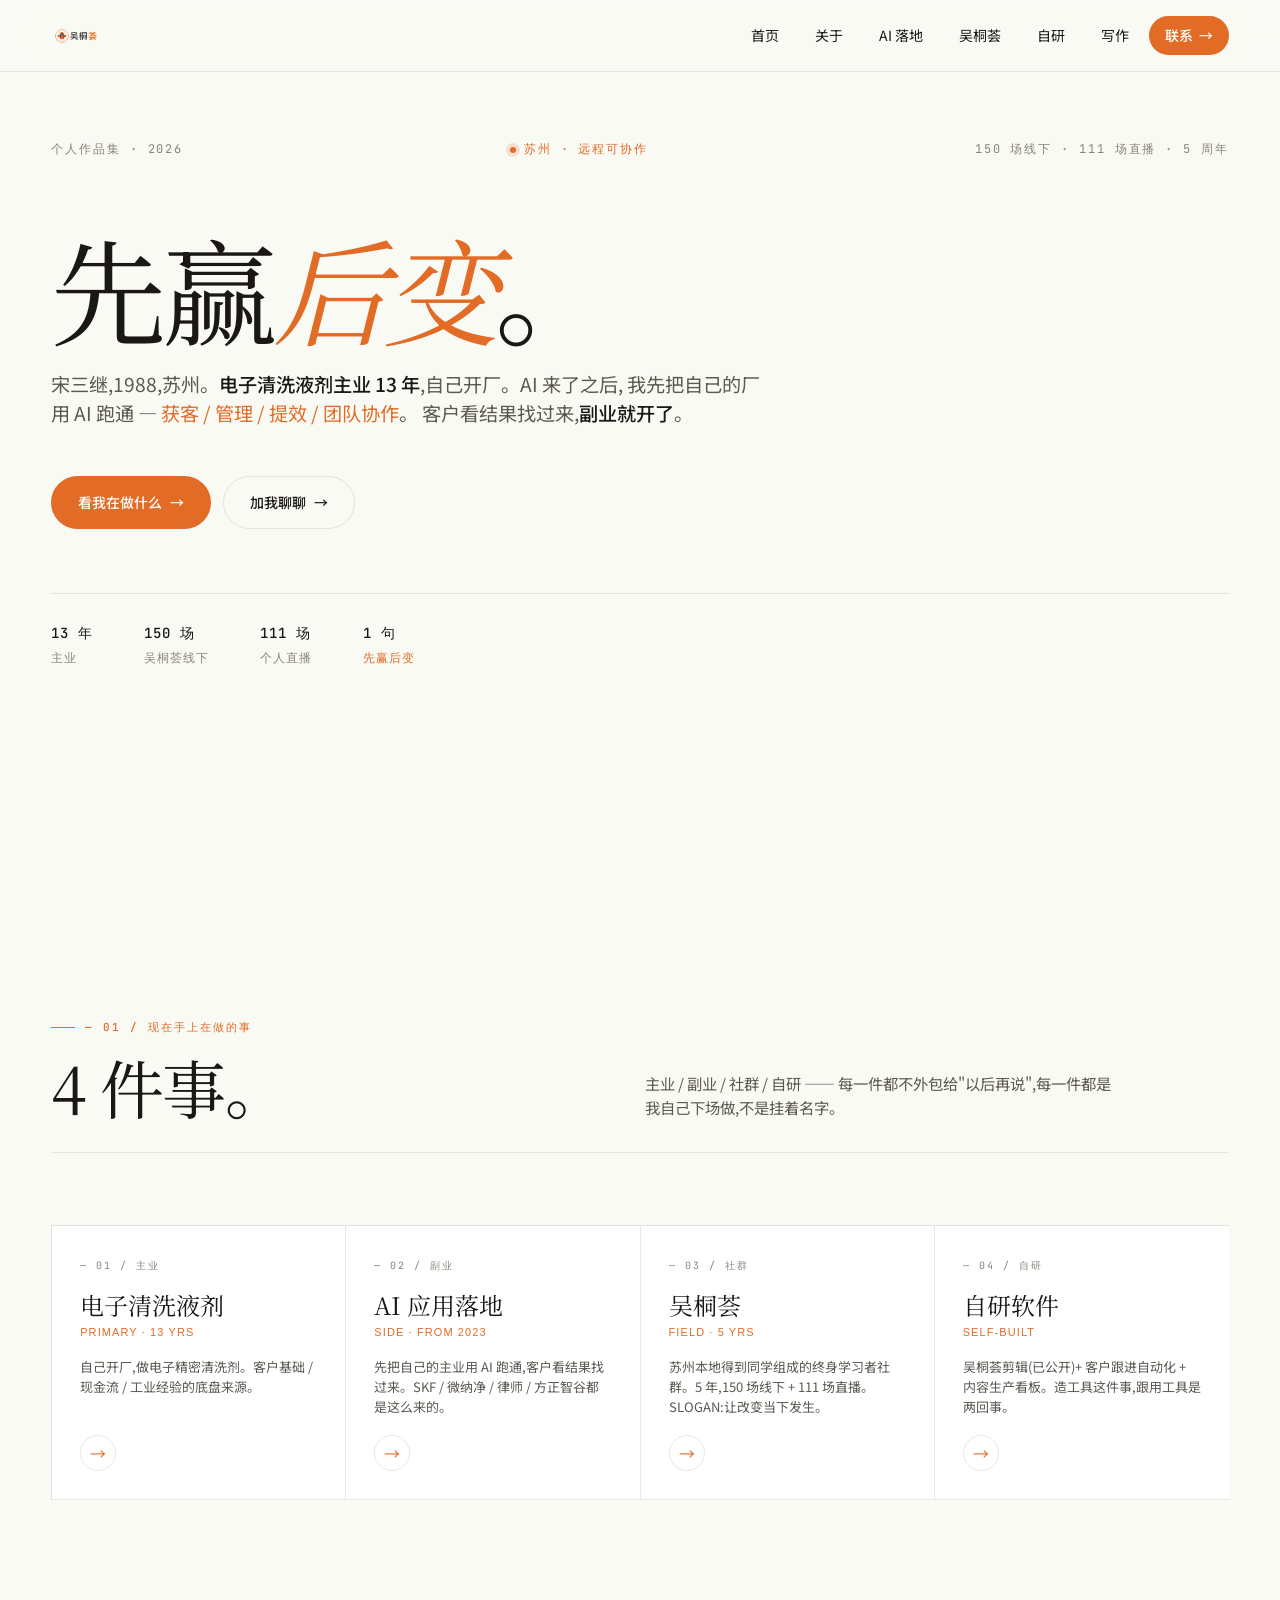
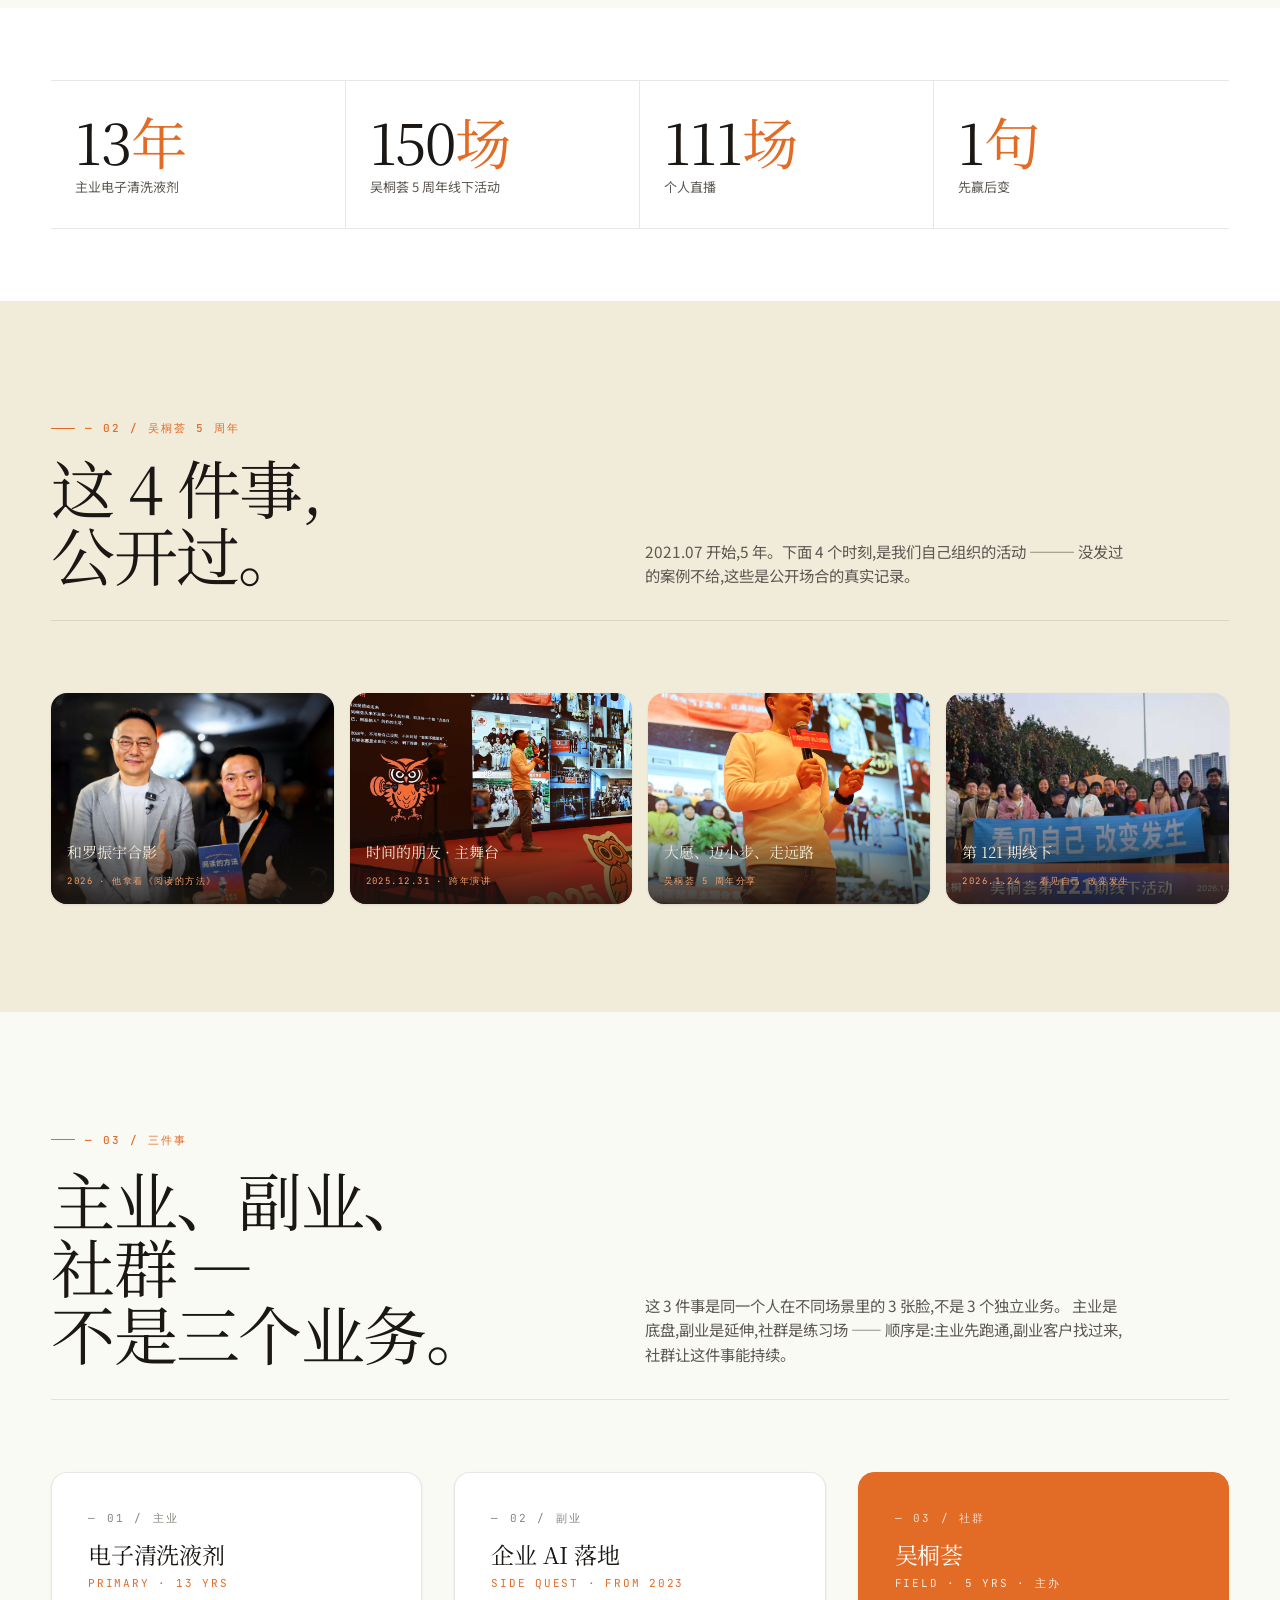
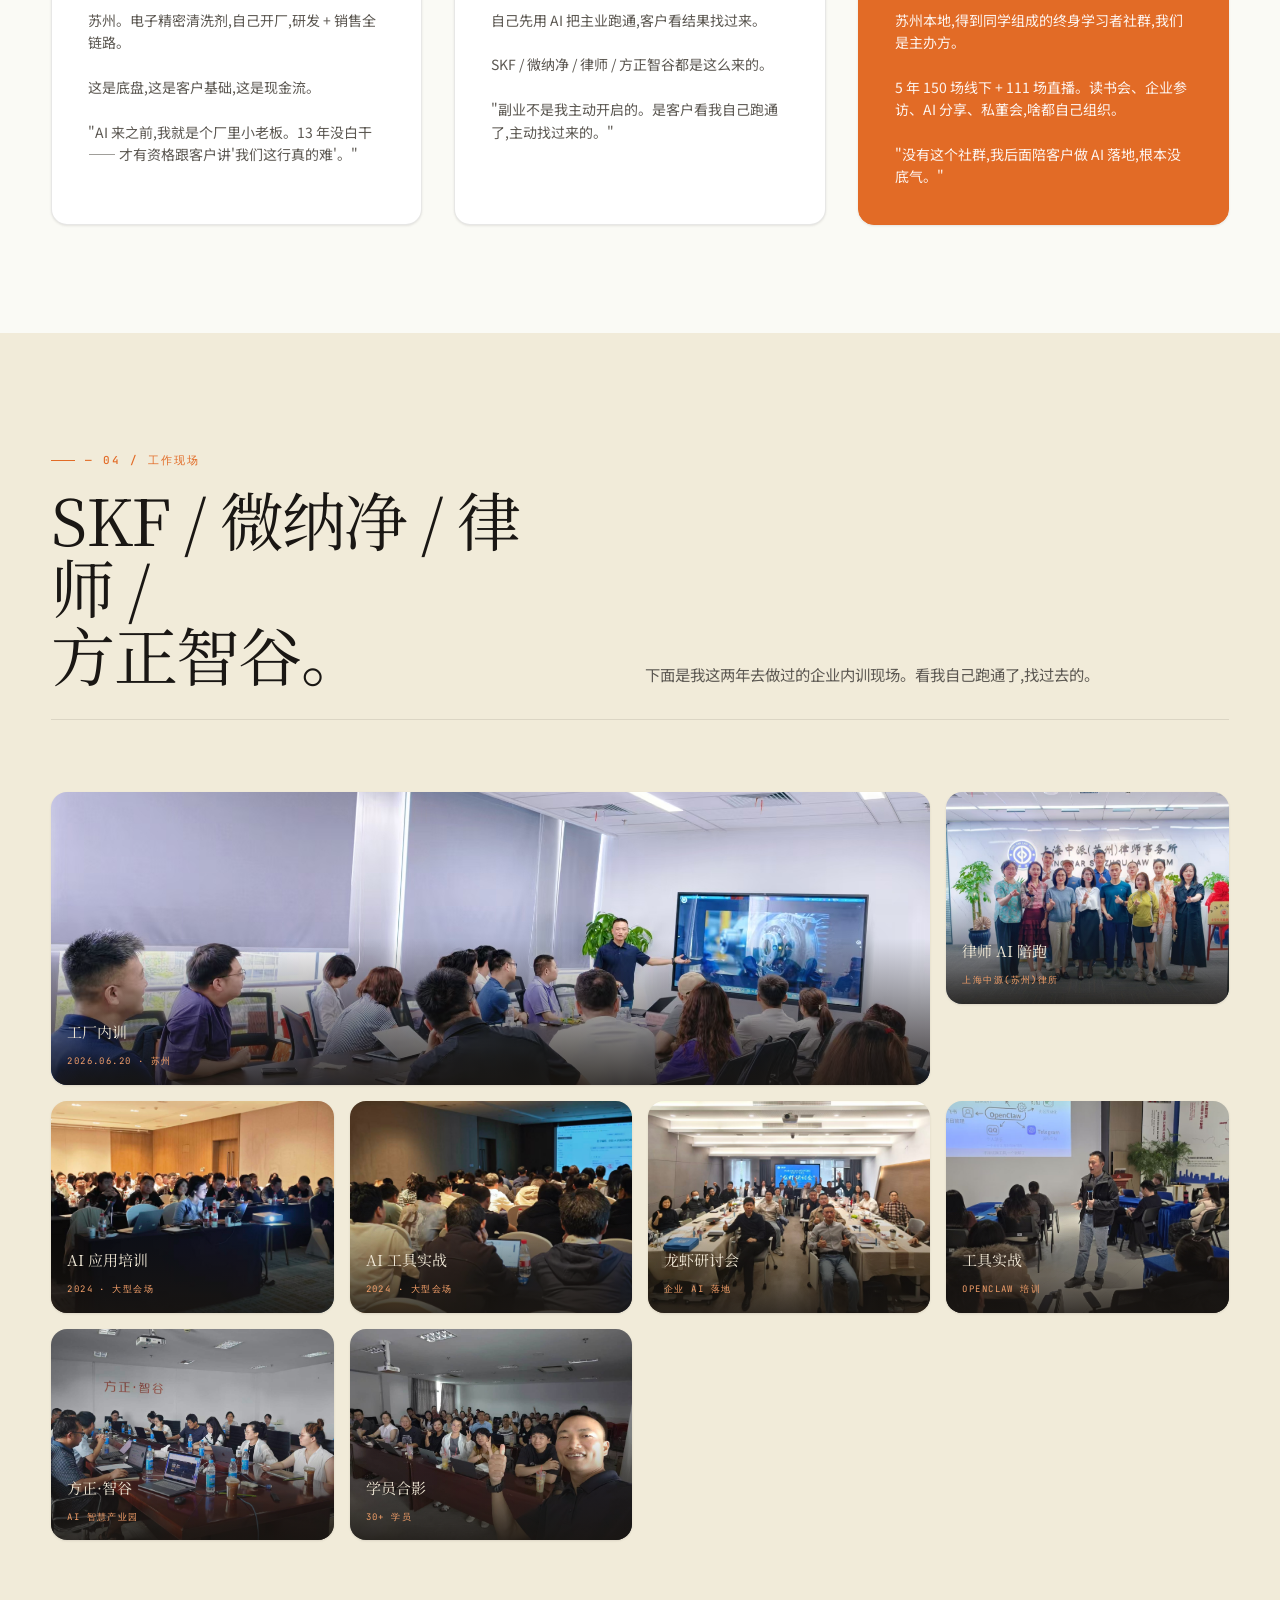
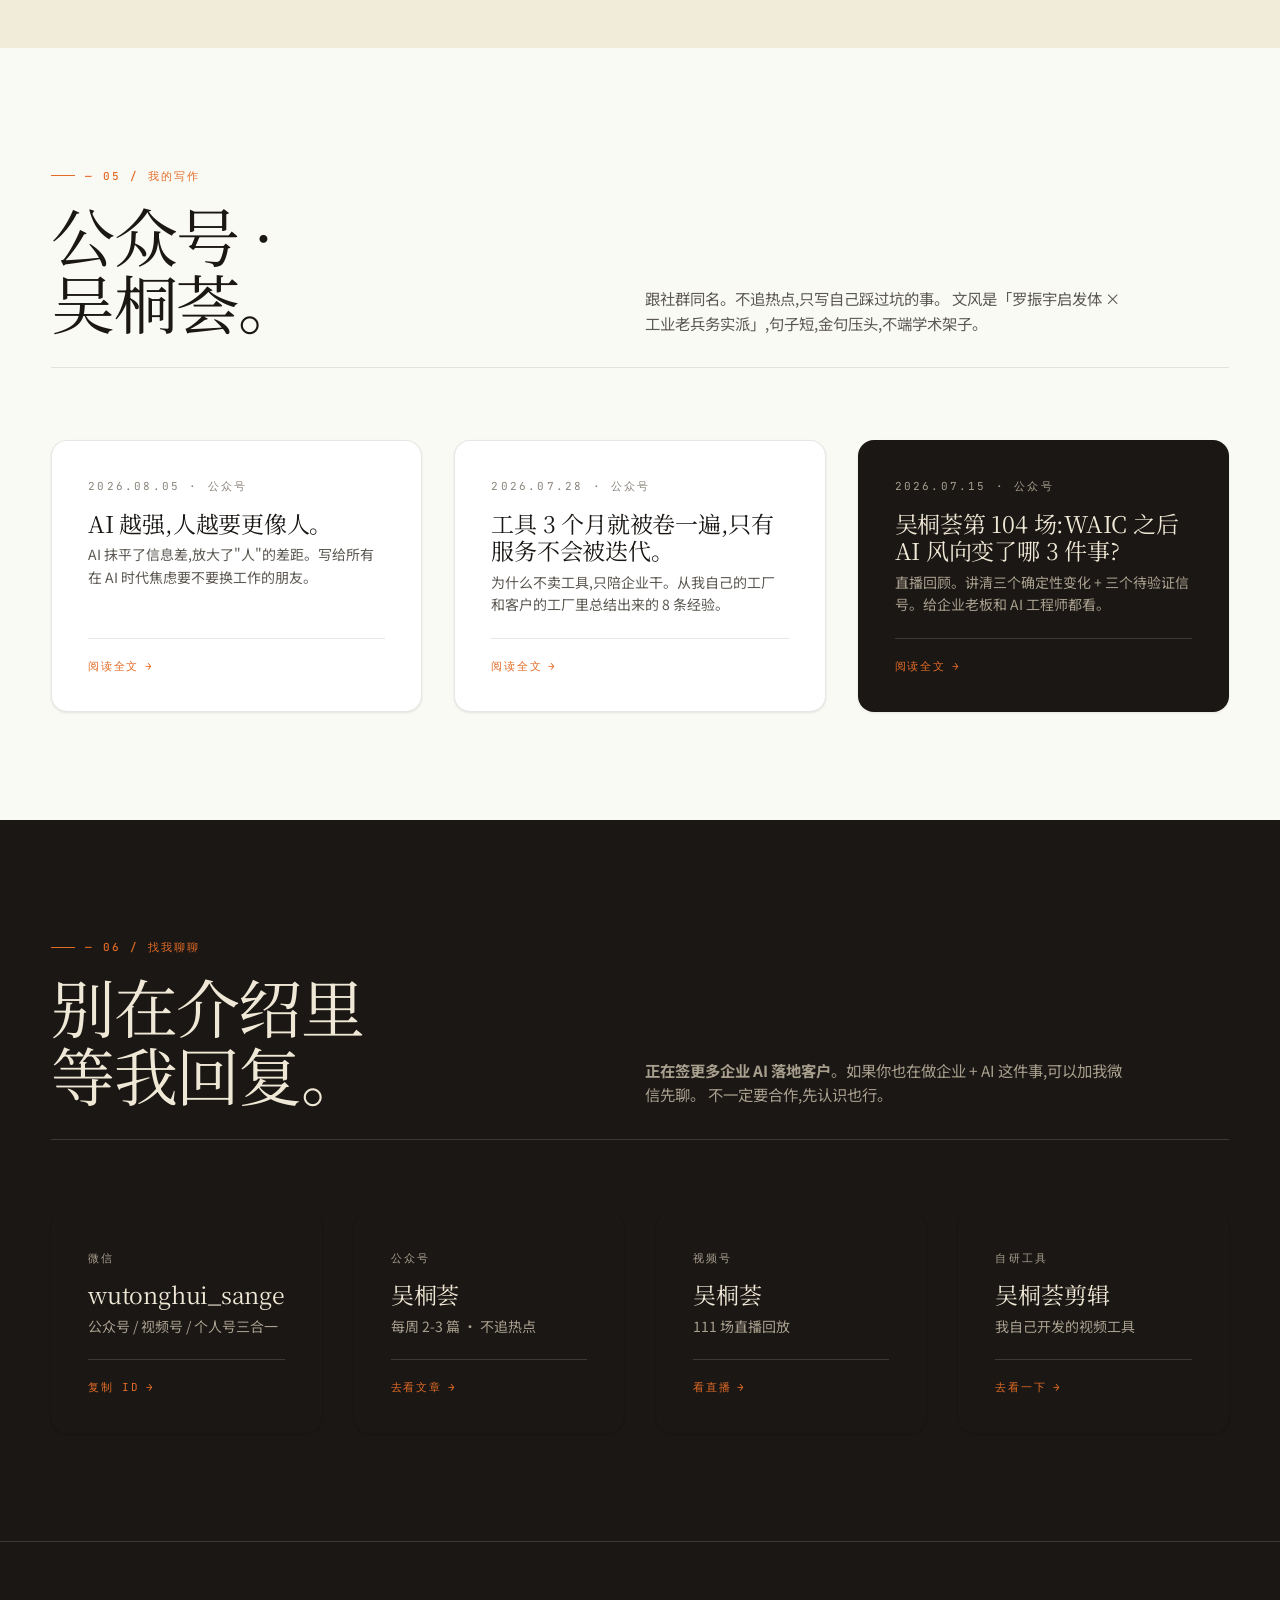
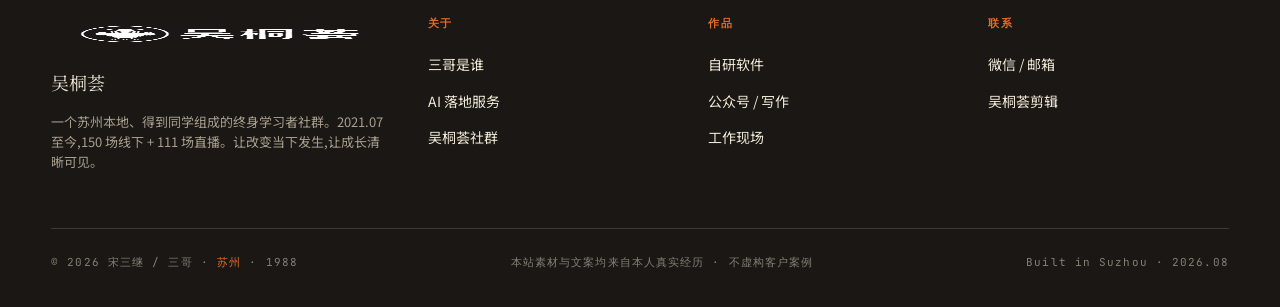
==== commit b4414edf: "v5: 配色大改 + 7 个反馈全改 配色:深色 → 白底(参考 dedao.cn 实际配色) - 主背景:浅米 #FAFAF5 - 卡片:白底 + 阴影 - Hero/Section:浅米/暖米交替" ====
--- a/index.html
+++ b/index.html
@@ -3,24 +3,19 @@
 <head>
 <meta charset="utf-8" />
 <meta name="viewport" content="width=device-width, initial-scale=1" />
-<title>三哥 / 宋三继 — 苏州 · AI 应用落地 · 吴桐荟</title>
-<meta name="description" content="宋三继,1988,苏州。主业电子清洗液剂 19 年,副业 AI 应用落地(自己先跑通,客户找过来),吴桐荟 5 周年终身学习社群 150 场线下 + 111 场直播。先赢后变。" />
-
-<!-- Fonts -->
+<title>三哥 / 宋三继 — 苏州 · 电子清洗液剂 + AI 应用落地 + 吴桐荟</title>
+<meta name="description" content="宋三继,1988,苏州。电子清洗液剂主业 13 年,AI 应用落地陪跑,吴桐荟终身学习社群 5 周年 150 场线下 + 111 场直播。先赢后变。" />
+
 <link rel="preconnect" href="https://fonts.googleapis.com" />
 <link rel="preconnect" href="https://fonts.gstatic.com" crossorigin />
 <link href="https://fonts.googleapis.com/css2?family=Noto+Serif+SC:wght@300;400;500;700&family=Noto+Sans+SC:wght@300;400;500;600&family=Inter:wght@300;400;500;600;700&family=JetBrains+Mono:wght@400;500&display=swap" rel="stylesheet" />
-
-<!-- Brand CSS -->
 <link rel="stylesheet" href="./assets/css/main.css" />
 </head>
 <body>
 
-<!-- ============ TOP NAV ============ -->
 <nav class="topnav" aria-label="主导航">
   <a class="topnav__brand" href="./index.html">
-    <img src="./imgs/logo-owl.png" alt="吴桐荟" />
-    <span>三哥 / 宋三继</span>
+    <img src="./imgs/logo-wutonghui-v2.png" alt="吴桐荟" />
   </a>
   <div class="topnav__links">
     <a href="./index.html">首页</a>
@@ -33,7 +28,6 @@
   </div>
 </nav>
 
-<!-- ============ HERO ============ -->
 <header class="hero" id="top">
   <div class="container hero__inner">
     <div class="hero__top" data-reveal>
@@ -41,68 +35,64 @@
       <span class="live">苏州 · 远程可协作</span>
       <span>150 场线下 · 111 场直播 · 5 周年</span>
     </div>
-
     <h1 class="hero__title" data-reveal>
       先赢<em>后变</em>。
     </h1>
-
     <p class="hero__sub" data-reveal>
-      宋三继,1988,苏州。<b>主业电子清洗液剂,做了 19 年</b>。AI 来了之后,
-      我先把自己的厂用 AI 跑通 — <span class="brand">获客 / 管理 / 提效 / 团队协作</span>。客户看我跑通了,找过来,<b>副业就开了</b>。
+      宋三继,1988,苏州。<b>电子清洗液剂主业 13 年</b>,自己开厂。AI 来了之后,
+      我先把自己的厂用 AI 跑通 — <span class="brand">获客 / 管理 / 提效 / 团队协作</span>。
+      客户看结果找过来,<b>副业就开了</b>。
     </p>
-
     <div class="hero__actions" data-reveal>
       <a class="btn btn--primary" href="#four-things">看我在做什么 <span class="arrow" aria-hidden="true">→</span></a>
       <a class="btn btn--ghost" href="./contact.html">加我聊聊 <span class="arrow" aria-hidden="true">→</span></a>
     </div>
-
     <div class="hero__meta" data-reveal>
-      <div><b>19 年</b>主业</div>
+      <div><b>13 年</b>主业</div>
       <div><b>150 场</b>吴桐荟线下</div>
       <div><b>111 场</b>个人直播</div>
-      <div class="brand"><b>1 句</b>先赢后变</div>
+      <div class="text-brand"><b>1 句</b>先赢后变</div>
     </div>
   </div>
 </header>
 
-<!-- ============ 4 身份入口 ============ -->
-<section class="section section--ink" id="four-things">
+<section class="section section--default" id="four-things">
   <div class="container">
     <div class="section__head" data-reveal>
       <div>
         <div class="eyebrow">— 01 / 现在手上在做的事</div>
-        <h2 class="section__title h-section">不是简历,<br/>是工作台。</h2>
-      </div>
-      <p class="section__sub">
-        4 件事 = 同一个人的 4 张脸,不是 4 个独立业务。主业是底盘,副业是延伸,
-        社群是练习场,自研是横切工具。顺序是:主业先跑通 → 副业客户找过来 → 社群让一群人一起骑。
+        <h2 class="section__title h-section">4 件事。</h2>
+      </div>
+      <p class="section__sub">
+        主业 / 副业 / 社群 / 自研 ——
+        每一件都不外包给"以后再说",每一件都是我自己下场做,不是挂着名字。
       </p>
     </div>
 
     <div class="identity-grid" data-reveal>
       <a class="identity-tile" href="./about.html#main">
-        <div class="identity-tile__no">— 01 / MAIN</div>
+        <div class="identity-tile__no">— 01 / 主业</div>
         <div class="identity-tile__name">电子清洗液剂</div>
-        <div class="identity-tile__en">PRIMARY · 19 YRS</div>
-        <p class="identity-tile__desc">19 年工业品经验,13 年自营工厂。客户基础 / 现金流 / 工业经验的底盘来源。</p>
+        <div class="identity-tile__en">PRIMARY · 13 YRS</div>
+        <p class="identity-tile__desc">自己开厂,做电子精密清洗剂。客户基础 / 现金流 / 工业经验的底盘来源。</p>
         <div class="identity-tile__arrow">→</div>
       </a>
       <a class="identity-tile" href="./services.html">
-        <div class="identity-tile__no">— 02 / SIDE</div>
+        <div class="identity-tile__no">— 02 / 副业</div>
         <div class="identity-tile__name">AI 应用落地</div>
-        <div class="identity-tile__en">SIDE QUEST · FROM 2023</div>
-        <p class="identity-tile__desc">自己先用 AI 把主业跑通,客户看结果找过来。SKF / 微纳净 / 律师 / 方正智谷都是这么来的。</p>
+        <div class="identity-tile__en">SIDE · FROM 2023</div>
+        <p class="identity-tile__desc">先把自己的主业用 AI 跑通,客户看结果找过来。SKF / 微纳净 / 律师 / 方正智谷都是这么来的。</p>
         <div class="identity-tile__arrow">→</div>
       </a>
       <a class="identity-tile" href="./community.html">
-        <div class="identity-tile__no">— 03 / FIELD</div>
+        <div class="identity-tile__no">— 03 / 社群</div>
         <div class="identity-tile__name">吴桐荟</div>
-        <div class="identity-tile__en">PRACTICE FIELD · 5 YRS</div>
+        <div class="identity-tile__en">FIELD · 5 YRS</div>
         <p class="identity-tile__desc">苏州本地得到同学组成的终身学习者社群。5 年,150 场线下 + 111 场直播。SLOGAN:让改变当下发生。</p>
         <div class="identity-tile__arrow">→</div>
       </a>
       <a class="identity-tile" href="./tools.html">
-        <div class="identity-tile__no">— 04 / TOOLS</div>
+        <div class="identity-tile__no">— 04 / 自研</div>
         <div class="identity-tile__name">自研软件</div>
         <div class="identity-tile__en">SELF-BUILT</div>
         <p class="identity-tile__desc">吴桐荟剪辑(已公开)+ 客户跟进自动化 + 内容生产看板。造工具这件事,跟用工具是两回事。</p>
@@ -112,12 +102,11 @@
   </div>
 </section>
 
-<!-- ============ 数字背书 ============ -->
-<section class="section--tight section--ink-soft">
+<section class="section--tight section--white">
   <div class="container">
     <div class="stats-bar" data-reveal>
       <div class="stats-bar__item">
-        <div class="stats-bar__n">19<em>年</em></div>
+        <div class="stats-bar__n">13<em>年</em></div>
         <div class="stats-bar__l">主业电子清洗液剂</div>
       </div>
       <div class="stats-bar__item">
@@ -136,43 +125,43 @@
   </div>
 </section>
 
-<!-- ============ 5 周年里程碑 ============ -->
-<section class="section section--ink">
-  <div class="container">
-    <div class="section__head" data-reveal>
-      <div>
-        <div class="eyebrow">— 02 / 5 周年里程碑</div>
-        <h2 class="section__title h-section">吴桐荟 5 周年,<br/>这 4 件事。</h2>
-      </div>
-      <p class="section__sub">
-        2021 年 7 月开始,150 场线下 + 111 场直播。下面 4 个时刻,是我自己也没想到的里程碑。
+<section class="section section--warm" id="milestones">
+  <div class="container">
+    <div class="section__head" data-reveal>
+      <div>
+        <div class="eyebrow">— 02 / 吴桐荟 5 周年</div>
+        <h2 class="section__title h-section">这 4 件事,<br/>公开过。</h2>
+      </div>
+      <p class="section__sub">
+        2021.07 开始,5 年。下面 4 个时刻,是我们自己组织的活动 ———
+        没发过的案例不给,这些是公开场合的真实记录。
       </p>
     </div>
 
     <div class="gallery" data-reveal>
-      <div class="gallery__item gallery__item--wide">
-        <img src="./imgs/milestone-1-luoyuzhen.jpg" alt="三哥和罗振宇合影,拿着《阅读的方法》" loading="lazy" onerror="this.style.display='none'" />
+      <div class="gallery__item">
+        <img src="./imgs/milestone-1-luoyuzhen.jpg" alt="三哥和罗振宇合影" loading="lazy" onerror="this.style.display='none'" />
         <div class="gallery__caption">
           <strong>和罗振宇合影</strong>
           <span>2026 · 他拿着《阅读的方法》</span>
         </div>
       </div>
       <div class="gallery__item">
-        <img src="./imgs/milestone-2-newyear-stage.jpg" alt="2025 时间的朋友跨年演讲 — 三哥在主舞台上讲吴桐荟" loading="lazy" onerror="this.style.display='none'" />
+        <img src="./imgs/milestone-2-newyear-stage.jpg" alt="时间的朋友主舞台" loading="lazy" onerror="this.style.display='none'" />
         <div class="gallery__caption">
           <strong>时间的朋友 · 主舞台</strong>
-          <span>2025.12.31 · 罗振宇跨年演讲</span>
-        </div>
-      </div>
-      <div class="gallery__item">
-        <img src="./imgs/milestone-3-newyear-closeup.jpg" alt="三哥在跨年演讲上" loading="lazy" onerror="this.style.display='none'" />
+          <span>2025.12.31 · 跨年演讲</span>
+        </div>
+      </div>
+      <div class="gallery__item">
+        <img src="./imgs/milestone-3-newyear-closeup.jpg" alt="跨年演讲特写" loading="lazy" onerror="this.style.display='none'" />
         <div class="gallery__caption">
           <strong>大愿、迈小步、走远路</strong>
           <span>吴桐荟 5 周年分享</span>
         </div>
       </div>
       <div class="gallery__item">
-        <img src="./imgs/community-121.jpg" alt="吴桐荟第 121 期线下活动" loading="lazy" onerror="this.style.display='none'" />
+        <img src="./imgs/community-121.jpg" alt="第 121 期线下" loading="lazy" onerror="this.style.display='none'" />
         <div class="gallery__caption">
           <strong>第 121 期线下</strong>
           <span>2026.1.24 · 看见自己 改变发生</span>
@@ -182,118 +171,72 @@
   </div>
 </section>
 
-<!-- ============ 三件事(主业+副业+社群) ============ -->
-<section class="section section--ink">
+<section class="section section--default" id="three-things">
   <div class="container">
     <div class="section__head" data-reveal>
       <div>
         <div class="eyebrow">— 03 / 三件事</div>
-        <h2 class="section__title h-section">三张脸,<br/>不是三个业务。</h2>
-      </div>
-      <p class="section__sub">
-        主业、副业、社群 — 同时在做。每件都不外包给"以后再说"。
-        顺序是:主业先跑通 → 副业客户找过来 → 社群让一群人一起骑。
-      </p>
-    </div>
-
-    <article class="feature" data-reveal>
-      <div class="feature__info">
-        <div class="feature__index">
-          <span class="no">01</span><span>主业 / MAIN</span><span class="line"></span><span>2007—NOW</span>
-        </div>
-        <h3 class="feature__title">电子清洗液剂</h3>
-        <p class="feature__type">苏州。19 年工业品经验,13 年自营工厂。电子精密清洗剂,从研发到销售全链路。客户基础、现金流、也是我所有身份的底盘。</p>
-        <dl class="feature__facts">
-          <div class="feature__fact"><dt>产品</dt><dd>电子精密清洗剂</dd></div>
-          <div class="feature__fact"><dt>形态</dt><dd>研发 + 销售</dd></div>
-          <div class="feature__fact"><dt>经营</dt><dd>13 年</dd></div>
-          <div class="feature__fact"><dt>位置</dt><dd>江苏苏州</dd></div>
-        </dl>
-        <p class="feature__type" style="margin-bottom: 0; font-size: 13px; color: var(--text-soft);">
-          "AI 来之前,我就是个厂里小老板。13 年没白干 —— 才有资格跟客户讲'我们这行真的难'。"
-        </p>
-      </div>
-      <div class="feature__visual">
-        <img src="./imgs/project-factory.jpg" alt="电子清洗液剂 — 暖金水滴与陶器" loading="lazy" onerror="this.style.display='none'" />
-      </div>
-    </article>
-
-    <article class="feature feature--rev" data-reveal>
-      <div class="feature__info">
-        <div class="feature__index">
-          <span class="no">02</span><span>副业 / AI ESCORT</span><span class="line"></span><span>2023—NOW</span>
-        </div>
-        <h3 class="feature__title">企业 AI 落地</h3>
-        <p class="feature__type">SKF / 微纳净 / 律师团队 / 方正智谷 …… 都是看我自己的厂跑通了,主动找过来的客户。我陪他们用 AI 获客、AI 管理、AI 提效、AI 团队协作。</p>
-        <dl class="feature__facts">
-          <div class="feature__fact"><dt>服务模式</dt><dd>企业 AI 落地陪跑</dd></div>
-          <div class="feature__fact"><dt>核心场景</dt><dd>获客 / 管理 / 提效 / 协作</dd></div>
-          <div class="feature__fact"><dt>核心方法</dt><dd>先赢后变</dd></div>
-          <div class="feature__fact"><dt>行业</dt><dd>工业 / 法律 / 服务</dd></div>
-        </dl>
-        <p class="feature__type" style="margin-bottom: 0; font-size: 13px; color: var(--text-soft);">
-          "副业不是我主动开启的。是客户看我自己跑通了,主动找过来的。"
-        </p>
-      </div>
-      <div class="feature__visual">
-        <img src="./imgs/project-ai-escort.jpg" alt="AI 应用落地 — 中心节点连接工业场景" loading="lazy" onerror="this.style.display='none'" />
-      </div>
-    </article>
-
-    <article class="feature" data-reveal>
-      <div class="feature__info">
-        <div class="feature__index">
-          <span class="no">03</span><span>社群 / WUTONGHUI</span><span class="line"></span><span>2021.07—NOW</span>
-        </div>
-        <h3 class="feature__title">吴桐荟</h3>
-        <p class="feature__type">苏州本地、得到同学圈组成的终身学习者社群。5 年没断更,150 场线下活动 + 111 场直播。从读书会到 AI 分享到私董会,啥都聊。</p>
-        <dl class="feature__facts">
-          <div class="feature__fact"><dt>发起时间</dt><dd>2021 年 7 月</dd></div>
-          <div class="feature__fact"><dt>形态</dt><dd>线上直播 + 线下活动</dd></div>
-          <div class="feature__fact"><dt>频次</dt><dd>每周一场直播</dd></div>
-          <div class="feature__fact"><dt>角色</dt><dd>发起人 + 主理人</dd></div>
-        </dl>
-        <p class="feature__type" style="margin-bottom: 0; font-size: 13px; color: var(--text-soft);">
-          "不是 IP 包装,是练习场。没有这个社群,我后面陪客户做 AI 落地,根本没底气。"
-        </p>
-      </div>
-      <div class="feature__visual">
-        <img src="./imgs/community-121.jpg" alt="吴桐荟第 121 期线下活动" loading="lazy" onerror="this.style.display='none'" />
-      </div>
-    </article>
-  </div>
-</section>
-
-<!-- ============ 工作现场(企业内训) ============ -->
-<section class="section section--ink-soft" id="work">
+        <h2 class="section__title h-section">主业、副业、<br/>社群 —<br/>不是三个业务。</h2>
+      </div>
+      <p class="section__sub">
+        这 3 件事是同一个人在不同场景里的 3 张脸,不是 3 个独立业务。
+        主业是底盘,副业是延伸,社群是练习场 ——
+        顺序是:主业先跑通,副业客户找过来,社群让这件事能持续。
+      </p>
+    </div>
+
+    <div class="grid-3" data-reveal>
+      <article class="card">
+        <div class="card__no">— 01 / 主业</div>
+        <div class="card__name">电子清洗液剂</div>
+        <div class="card__role">PRIMARY · 13 YRS</div>
+        <p class="card__desc">苏州。电子精密清洗剂,自己开厂,研发 + 销售全链路。<br><br>这是底盘,这是客户基础,这是现金流。<br><br>"AI 来之前,我就是个厂里小老板。13 年没白干 —— 才有资格跟客户讲'我们这行真的难'。"</p>
+      </article>
+      <article class="card">
+        <div class="card__no">— 02 / 副业</div>
+        <div class="card__name">企业 AI 落地</div>
+        <div class="card__role">SIDE QUEST · FROM 2023</div>
+        <p class="card__desc">自己先用 AI 把主业跑通,客户看结果找过来。<br><br>SKF / 微纳净 / 律师 / 方正智谷都是这么来的。<br><br>"副业不是我主动开启的。是客户看我自己跑通了,主动找过来的。"</p>
+      </article>
+      <article class="card card--brand">
+        <div class="card__no">— 03 / 社群</div>
+        <div class="card__name">吴桐荟</div>
+        <div class="card__role">FIELD · 5 YRS · 主办</div>
+        <p class="card__desc">苏州本地,得到同学组成的终身学习者社群,我们是主办方。<br><br>5 年 150 场线下 + 111 场直播。读书会、企业参访、AI 分享、私董会,啥都自己组织。<br><br>"没有这个社群,我后面陪客户做 AI 落地,根本没底气。"</p>
+      </article>
+    </div>
+  </div>
+</section>
+
+<section class="section section--warm" id="field">
   <div class="container">
     <div class="section__head" data-reveal>
       <div>
         <div class="eyebrow">— 04 / 工作现场</div>
-        <h2 class="section__title h-section">不写案例,<br/>给看现场。</h2>
-      </div>
-      <p class="section__sub">
-        下面是我这两年去做过的企业内训现场。SKF / 微纳净 / 律师 / 方正智谷……都是看我自己跑通了,找我过去的。
+        <h2 class="section__title h-section">SKF / 微纳净 / 律师 /<br/>方正智谷。</h2>
+      </div>
+      <p class="section__sub">
+        下面是我这两年去做过的企业内训现场。看我自己跑通了,找过去的。
       </p>
     </div>
 
     <div class="gallery" data-reveal>
-      <div class="gallery__item gallery__item--wide">
-        <img src="./imgs/training-1-vivo.jpg" alt="工厂内训 — 2026.06.20" loading="lazy" onerror="this.style.display='none'" />
+      <div class="gallery__item gallery__item--3col">
+        <img src="./imgs/training-1-vivo.jpg" alt="工厂内训" loading="lazy" onerror="this.style.display='none'" />
         <div class="gallery__caption">
           <strong>工厂内训</strong>
           <span>2026.06.20 · 苏州</span>
         </div>
       </div>
       <div class="gallery__item">
-        <img src="./imgs/training-5-lawfirm.jpg" alt="上海中源(苏州)律师事务所合影" loading="lazy" onerror="this.style.display='none'" />
+        <img src="./imgs/training-5-lawfirm.jpg" alt="上海中源律师事务所" loading="lazy" onerror="this.style.display='none'" />
         <div class="gallery__caption">
           <strong>律师 AI 陪跑</strong>
           <span>上海中源(苏州)律所</span>
         </div>
       </div>
       <div class="gallery__item">
-        <img src="./imgs/training-2-bigroom.jpg" alt="大型 AI 培训" loading="lazy" onerror="this.style.display='none'" />
+        <img src="./imgs/training-2-bigroom.jpg" alt="AI 应用培训" loading="lazy" onerror="this.style.display='none'" />
         <div class="gallery__caption">
           <strong>AI 应用培训</strong>
           <span>2024 · 大型会场</span>
@@ -307,65 +250,64 @@
         </div>
       </div>
       <div class="gallery__item">
-        <img src="./imgs/training-4-selfie.jpg" alt="培训合影" loading="lazy" onerror="this.style.display='none'" />
+        <img src="./imgs/training-6-longxia.jpg" alt="龙虾研讨会" loading="lazy" onerror="this.style.display='none'" />
+        <div class="gallery__caption">
+          <strong>龙虾研讨会</strong>
+          <span>企业 AI 落地</span>
+        </div>
+      </div>
+      <div class="gallery__item">
+        <img src="./imgs/training-7-openclaw.jpg" alt="OpenClaw 培训" loading="lazy" onerror="this.style.display='none'" />
+        <div class="gallery__caption">
+          <strong>工具实战</strong>
+          <span>OpenClaw 培训</span>
+        </div>
+      </div>
+      <div class="gallery__item">
+        <img src="./imgs/training-8-fangzheng.jpg" alt="方正·智谷" loading="lazy" onerror="this.style.display='none'" />
+        <div class="gallery__caption">
+          <strong>方正·智谷</strong>
+          <span>AI 智慧产业园</span>
+        </div>
+      </div>
+      <div class="gallery__item">
+        <img src="./imgs/training-4-selfie.jpg" alt="学员合影" loading="lazy" onerror="this.style.display='none'" />
         <div class="gallery__caption">
           <strong>学员合影</strong>
           <span>30+ 学员</span>
         </div>
       </div>
-      <div class="gallery__item">
-        <img src="./imgs/training-6-longxia.jpg" alt="龙虾研讨会" loading="lazy" onerror="this.style.display='none'" />
-        <div class="gallery__caption">
-          <strong>龙虾研讨会</strong>
-          <span>企业 AI 落地</span>
-        </div>
-      </div>
-      <div class="gallery__item">
-        <img src="./imgs/training-7-openclaw.jpg" alt="OpenClaw 工具培训" loading="lazy" onerror="this.style.display='none'" />
-        <div class="gallery__caption">
-          <strong>工具实战</strong>
-          <span>OpenClaw 培训</span>
-        </div>
-      </div>
-      <div class="gallery__item">
-        <img src="./imgs/training-8-fangzheng.jpg" alt="方正·智谷 AI 培训" loading="lazy" onerror="this.style.display='none'" />
-        <div class="gallery__caption">
-          <strong>方正·智谷</strong>
-          <span>AI 智慧产业园</span>
-        </div>
-      </div>
-    </div>
-  </div>
-</section>
-
-<!-- ============ 写作 ============ -->
-<section class="section section--paper" id="writing">
-  <div class="container">
-    <div class="section__head" data-reveal>
-      <div>
-        <div class="eyebrow eyebrow--on-paper">— 05 / 我的写作</div>
+    </div>
+  </div>
+</section>
+
+<section class="section section--default" id="writing">
+  <div class="container">
+    <div class="section__head" data-reveal>
+      <div>
+        <div class="eyebrow">— 05 / 我的写作</div>
         <h2 class="section__title h-section">公众号 ·<br/>吴桐荟。</h2>
       </div>
       <p class="section__sub">
-        公众号叫【吴桐荟】,跟社群同名。不追热点,只写自己踩过坑的事。
+        跟社群同名。不追热点,只写自己踩过坑的事。
         文风是「罗振宇启发体 × 工业老兵务实派」,句子短,金句压头,不端学术架子。
       </p>
     </div>
 
     <div class="grid-3" data-reveal>
-      <article class="card card--paper">
+      <article class="card">
         <div class="card__no">2026.08.05 · 公众号</div>
         <div class="card__name">AI 越强,人越要更像人。</div>
         <p class="card__desc">AI 抹平了信息差,放大了"人"的差距。写给所有在 AI 时代焦虑要不要换工作的朋友。</p>
         <a class="card__link" href="./writing.html">阅读全文</a>
       </article>
-      <article class="card card--paper">
+      <article class="card">
         <div class="card__no">2026.07.28 · 公众号</div>
         <div class="card__name">工具 3 个月就被卷一遍,只有服务不会被迭代。</div>
         <p class="card__desc">为什么不卖工具,只陪企业干。从我自己的工厂和客户的工厂里总结出来的 8 条经验。</p>
         <a class="card__link" href="./writing.html">阅读全文</a>
       </article>
-      <article class="card card--paper">
+      <article class="card card--ink">
         <div class="card__no">2026.07.15 · 公众号</div>
         <div class="card__name">吴桐荟第 104 场:WAIC 之后 AI 风向变了哪 3 件事?</div>
         <p class="card__desc">直播回顾。讲清三个确定性变化 + 三个待验证信号。给企业老板和 AI 工程师都看。</p>
@@ -375,7 +317,6 @@
   </div>
 </section>
 
-<!-- ============ 联系 ============ -->
 <section class="section section--ink" id="contact">
   <div class="container">
     <div class="section__head" data-reveal>
@@ -384,31 +325,30 @@
         <h2 class="section__title h-section">别在介绍里<br/>等我回复。</h2>
       </div>
       <p class="section__sub">
-        <b style="color: var(--text);">正在签更多企业 AI 落地客户</b>。如果你也在做企业 + AI 这件事,可以加我微信先聊。
+        <b>正在签更多企业 AI 落地客户</b>。如果你也在做企业 + AI 这件事,可以加我微信先聊。
         不一定要合作,先认识也行。
       </p>
     </div>
-
     <div class="grid-4" data-reveal>
-      <a class="card" href="#" data-copy="wutonghui_sange" data-copy-name="微信">
+      <a class="card card--ink" href="#" data-copy="wutonghui_sange" data-copy-name="微信">
         <div class="card__no">微信</div>
         <div class="card__name">wutonghui_sange</div>
         <p class="card__desc">公众号 / 视频号 / 个人号三合一</p>
         <div class="card__link">复制 ID</div>
       </a>
-      <a class="card" href="./writing.html">
+      <a class="card card--ink" href="./writing.html">
         <div class="card__no">公众号</div>
         <div class="card__name">吴桐荟</div>
         <p class="card__desc">每周 2-3 篇 · 不追热点</p>
         <div class="card__link">去看文章</div>
       </a>
-      <a class="card" href="#work">
+      <a class="card card--ink" href="#field">
         <div class="card__no">视频号</div>
         <div class="card__name">吴桐荟</div>
         <p class="card__desc">111 场直播回放</p>
         <div class="card__link">看直播</div>
       </a>
-      <a class="card" href="https://ssj198807-maker.github.io/self-media-platform/" target="_blank" rel="noopener">
+      <a class="card card--ink" href="https://ssj198807-maker.github.io/self-media-platform/" target="_blank" rel="noopener">
         <div class="card__no">自研工具</div>
         <div class="card__name">吴桐荟剪辑</div>
         <p class="card__desc">我自己开发的视频工具</p>
@@ -418,12 +358,11 @@
   </div>
 </section>
 
-<!-- ============ FOOTER ============ -->
 <footer class="footer">
   <div class="container">
     <div class="footer__grid">
       <div class="footer__brand">
-        <img src="./imgs/logo-owl.png" alt="吴桐荟" />
+        <img src="./imgs/logo-wutonghui-v2.png" alt="吴桐荟" />
         <h4>吴桐荟</h4>
         <p>一个苏州本地、得到同学组成的终身学习者社群。2021.07 至今,150 场线下 + 111 场直播。让改变当下发生,让成长清晰可见。</p>
       </div>
@@ -440,7 +379,7 @@
         <ul>
           <li><a href="./tools.html">自研软件</a></li>
           <li><a href="./writing.html">公众号 / 写作</a></li>
-          <li><a href="#work">工作现场</a></li>
+          <li><a href="#field">工作现场</a></li>
         </ul>
       </div>
       <div class="footer__col">
@@ -459,7 +398,6 @@
   </div>
 </footer>
 
-<!-- ============ TOAST ============ -->
 <div class="site-toast" id="site-toast" role="status" aria-live="polite">
   <span>✓</span>
   <span id="toast-msg"></span>
--- a/assets/css/main.css
+++ b/assets/css/main.css
@@ -1,31 +1,40 @@
 /* =================================================================
-   三哥个人网站 · 品牌 A 设计系统
-   风格:大色块 / 大字 / 多卡片(得到/罗振宇风)
-   主色:吴桐荟 logo 橙红 + 墨黑 + 米白
+   三哥个人网站 · 品牌 v5 设计系统
+   风格:得到 dedao.cn 风 — 白底 + 卡片 + 橙红 accent
+   主色:吴桐荟 logo 橙红 #E26B26 + 墨黑 + 米白
    ================================================================= */
 
 /* ============ DESIGN TOKENS ============ */
 :root {
-  /* 暖色调主色板(基于吴桐荟 logo 橙红) */
-  --ink: #1A1612;          /* 墨黑 主背景 */
-  --ink-soft: #2A2218;     /* 深褐 次背景 / 卡片底 */
-  --ink-deep: #3D332A;     /* 深咖啡 边界 */
-  --ink-line: rgba(240, 232, 214, 0.12);
-
-  --paper: #F0E8D6;        /* 米白 亮色背景 */
-  --paper-warm: #E8DCC0;   /* 深米 卡片底 */
-  --paper-deep: #D8C9A8;   /* 深米 分隔 */
-
-  --brand: #E26B26;        /* 吴桐荟 logo 橙红 主品牌色 */
-  --brand-deep: #B85518;   /* 深橙 悬停 */
-  --brand-soft: #F4A06A;   /* 浅橙 辅助 */
-  --brand-bg: rgba(226, 107, 38, 0.1); /* 橙色透明底 */
-
-  --text: #F0E8D6;         /* 米白 主文字(深色背景上) */
-  --text-mid: #A89F8E;     /* 灰米 次文字 */
-  --text-soft: #6B6555;    /* 深灰 弱文字 */
-  --text-on-paper: #1A1612; /* 墨色(米白背景上的文字) */
-  --text-on-paper-mid: #5C5852; /* 中灰 */
+  /* 主背景:白底系统(像得到) */
+  --paper: #FAFAF5;        /* 极浅米 主背景 */
+  --paper-warm: #F1EBD9;   /* 暖米 卡片底 / section 交替 */
+  --paper-deep: #E8DCC0;   /* 深米 */
+  --white: #FFFFFF;        /* 纯白 卡片 */
+
+  /* 深色(用于暗背景 section / hero 强调) */
+  --ink: #1A1714;          /* 墨黑 */
+  --ink-soft: #2A2218;     /* 深褐 */
+  --ink-deep: #3D332A;     /* 深咖啡 */
+
+  /* 文字(白底) */
+  --text: #1A1714;         /* 墨黑 主文字 */
+  --text-mid: #5C5852;     /* 中灰 次文字 */
+  --text-soft: #8A847B;    /* 浅灰 弱文字 */
+  --text-on-ink: #F0E8D6;  /* 米白(深色背景上) */
+  --text-on-ink-mid: #A89F8E;
+
+  /* Accent — 吴桐荟 logo 橙红 */
+  --brand: #E26B26;        /* 主 brand */
+  --brand-deep: #B85518;   /* 深橙 */
+  --brand-soft: #F4A06A;   /* 浅橙 */
+  --brand-bg: rgba(226, 107, 38, 0.08);
+  --brand-bg-strong: rgba(226, 107, 38, 0.16);
+
+  /* 边界 */
+  --line: rgba(26, 22, 18, 0.1);
+  --line-soft: rgba(26, 22, 18, 0.05);
+  --line-ink: rgba(240, 232, 214, 0.16);
 
   /* 字体 */
   --font-serif: "Noto Serif SC", "Source Han Serif SC", "Songti SC", "STSong", serif;
@@ -50,18 +59,18 @@
   --t-mid: 320ms;
   --t-slow: 600ms;
 
-  /* 阴影 */
-  --shadow-sm: 0 2px 4px rgba(0, 0, 0, 0.15);
-  --shadow-md: 0 12px 32px rgba(0, 0, 0, 0.25);
-  --shadow-lg: 0 20px 60px rgba(0, 0, 0, 0.4);
+  /* 阴影(白底系统) */
+  --shadow-sm: 0 1px 3px rgba(26, 22, 18, 0.06), 0 1px 2px rgba(26, 22, 18, 0.04);
+  --shadow-md: 0 8px 24px rgba(26, 22, 18, 0.08), 0 2px 6px rgba(26, 22, 18, 0.04);
+  --shadow-lg: 0 16px 48px rgba(26, 22, 18, 0.1), 0 4px 12px rgba(26, 22, 18, 0.06);
 }
 
 /* ============ RESET ============ */
 *, *::before, *::after { box-sizing: border-box; margin: 0; padding: 0; }
-*::selection { background: var(--brand); color: var(--ink); }
+*::selection { background: var(--brand); color: var(--white); }
 html { scroll-behavior: smooth; -webkit-text-size-adjust: 100%; }
 body {
-  background: var(--ink);
+  background: var(--paper);
   color: var(--text);
   font-family: var(--font-sans);
   font-size: 16px;
@@ -70,7 +79,6 @@
   -moz-osx-font-smoothing: grayscale;
   overflow-x: hidden;
 }
-body.is-paper { background: var(--paper); color: var(--text-on-paper); }
 img { display: block; max-width: 100%; height: auto; }
 a { color: inherit; text-decoration: none; }
 button { font: inherit; color: inherit; background: none; border: 0; cursor: pointer; }
@@ -84,12 +92,13 @@
   padding-left: var(--pad-x);
   padding-right: var(--pad-x);
 }
-.section { padding: clamp(80px, 14vh, 180px) 0; position: relative; }
+.section { padding: clamp(72px, 12vh, 140px) 0; position: relative; }
 .section--tight { padding: clamp(48px, 8vh, 96px) 0; }
-.section--ink { background: var(--ink); }
-.section--ink-soft { background: var(--ink-soft); }
-.section--paper { background: var(--paper); color: var(--text-on-paper); }
-.section--paper-warm { background: var(--paper-warm); color: var(--text-on-paper); }
+.section--default { background: var(--paper); }
+.section--warm { background: var(--paper-warm); }
+.section--ink { background: var(--ink); color: var(--text-on-ink); }
+.section--ink-soft { background: var(--ink-soft); color: var(--text-on-ink); }
+.section--white { background: var(--white); }
 
 /* ============ TYPE ============ */
 .eyebrow {
@@ -109,36 +118,34 @@
   height: 1px;
   background: var(--brand);
 }
-.eyebrow--on-paper { color: var(--brand-deep); }
-.eyebrow--on-paper::before { background: var(--brand-deep); }
-
-.h-display {
-  font-family: var(--font-serif);
-  font-weight: 400;
-  line-height: 0.95;
+.eyebrow--ink { color: var(--brand); }
+.eyebrow--ink::before { background: var(--brand); }
+
+.h-section {
+  font-family: var(--font-serif);
+  font-size: clamp(36px, 5vw, 72px);
+  font-weight: 400;
+  line-height: 1.05;
+  letter-spacing: -0.025em;
+  color: var(--text);
+}
+.section--ink .h-section { color: var(--text-on-ink); }
+
+.h-hero {
+  font-family: var(--font-serif);
+  font-size: clamp(56px, 9vw, 168px);
+  font-weight: 400;
+  line-height: 0.96;
+  letter-spacing: -0.035em;
+  color: var(--text);
+}
+.h-page {
+  font-family: var(--font-serif);
+  font-size: clamp(44px, 6vw, 88px);
+  font-weight: 400;
+  line-height: 0.98;
   letter-spacing: -0.03em;
-  color: inherit;
-}
-.h-section {
-  font-family: var(--font-serif);
-  font-size: clamp(40px, 6vw, 88px);
-  font-weight: 400;
-  line-height: 0.96;
-  letter-spacing: -0.03em;
-}
-.h-hero {
-  font-family: var(--font-serif);
-  font-size: clamp(64px, 11vw, 200px);
-  font-weight: 400;
-  line-height: 0.92;
-  letter-spacing: -0.04em;
-}
-.h-page {
-  font-family: var(--font-serif);
-  font-size: clamp(48px, 7vw, 96px);
-  font-weight: 400;
-  line-height: 0.96;
-  letter-spacing: -0.03em;
+  color: var(--text);
 }
 .accent { color: var(--brand); font-style: italic; }
 .mono { font-family: var(--font-mono); }
@@ -147,6 +154,8 @@
 .body-sm { font-size: 13px; line-height: 1.55; }
 .text-mid { color: var(--text-mid); }
 .text-soft { color: var(--text-soft); }
+.text-on-ink-mid { color: var(--text-on-ink-mid); }
+.text-brand { color: var(--brand); }
 
 /* ============ TOP NAV ============ */
 .topnav {
@@ -156,19 +165,16 @@
   display: flex;
   align-items: center;
   justify-content: space-between;
-  padding: 18px var(--pad-x);
-  transition: background var(--t-mid) var(--ease), backdrop-filter var(--t-mid) var(--ease), border-color var(--t-mid) var(--ease);
-  border-bottom: 1px solid transparent;
-}
-.topnav.is-stuck {
-  background: rgba(26, 22, 18, 0.85);
+  padding: 16px var(--pad-x);
+  background: rgba(250, 250, 245, 0.85);
   backdrop-filter: blur(16px);
   -webkit-backdrop-filter: blur(16px);
-  border-bottom-color: var(--ink-line);
-}
-.topnav.is-paper.is-stuck {
-  background: rgba(240, 232, 214, 0.85);
-  border-bottom-color: rgba(26, 22, 18, 0.1);
+  border-bottom: 1px solid var(--line);
+  transition: background var(--t-mid) var(--ease), box-shadow var(--t-mid) var(--ease);
+}
+.topnav.is-stuck {
+  background: rgba(250, 250, 245, 0.92);
+  box-shadow: var(--shadow-sm);
 }
 .topnav__brand {
   display: flex;
@@ -178,10 +184,12 @@
   font-size: 18px;
   font-weight: 500;
   letter-spacing: -0.01em;
+  color: var(--text);
 }
 .topnav__brand img,
 .topnav__brand svg {
-  width: 36px; height: 36px;
+  height: 32px;
+  width: auto;
 }
 .topnav__links {
   display: flex;
@@ -191,29 +199,27 @@
 .topnav__links a {
   display: inline-flex;
   align-items: center;
-  padding: 8px 14px;
+  padding: 8px 16px;
   font-size: 14px;
   color: var(--text);
   border-radius: var(--radius-pill);
-  transition: background var(--t-fast) var(--ease), color var(--t-fast) var(--ease);
-}
-.topnav.is-paper .topnav__links a { color: var(--text-on-paper); }
-.topnav__links a:hover { background: var(--brand); color: var(--ink); }
-.topnav__links a.is-current { background: var(--brand); color: var(--ink); }
+  transition: color var(--t-fast) var(--ease), background var(--t-fast) var(--ease);
+}
+.topnav__links a:hover { color: var(--brand); }
+.topnav__links a.is-current { color: var(--brand); }
 .topnav__cta {
   display: inline-flex;
   align-items: center;
   gap: 6px;
-  padding: 8px 16px;
-  font-size: 13px;
+  padding: 8px 18px;
+  font-size: 14px;
   font-weight: 500;
-  color: var(--ink) !important;
+  color: var(--white) !important;
   background: var(--brand) !important;
   border-radius: var(--radius-pill);
-  transition: transform var(--t-fast) var(--ease), background var(--t-fast) var(--ease);
-}
-.topnav__cta:hover { background: var(--paper) !important; transform: translateY(-1px); }
-
+  transition: background var(--t-fast) var(--ease), transform var(--t-fast) var(--ease);
+}
+.topnav__cta:hover { background: var(--brand-deep) !important; transform: translateY(-1px); }
 @media (max-width: 900px) {
   .topnav__links a:not(.topnav__cta) { display: none; }
   .topnav__brand { font-size: 16px; }
@@ -224,7 +230,7 @@
   display: inline-flex;
   align-items: center;
   justify-content: center;
-  gap: 10px;
+  gap: 8px;
   padding: 14px 26px;
   font-size: 14px;
   font-weight: 500;
@@ -232,16 +238,17 @@
   transition: transform var(--t-fast) var(--ease), background var(--t-fast) var(--ease), color var(--t-fast) var(--ease), border-color var(--t-fast) var(--ease);
   cursor: pointer;
   white-space: nowrap;
-}
-.btn--primary { background: var(--brand); color: var(--ink); }
-.btn--primary:hover { background: var(--paper); color: var(--ink); transform: translateY(-2px); }
-.btn--ghost { background: transparent; color: var(--text); border: 1px solid var(--ink-line); }
-.btn--ghost:hover { background: rgba(240, 232, 214, 0.06); border-color: var(--text); transform: translateY(-2px); }
-.btn--paper { background: var(--ink); color: var(--paper); }
-.btn--paper:hover { background: var(--brand); color: var(--ink); transform: translateY(-2px); }
-.btn--paper-ghost { background: transparent; color: var(--ink); border: 1px solid var(--ink); }
-.btn--paper-ghost:hover { background: var(--ink); color: var(--paper); transform: translateY(-2px); }
-.btn--lg { padding: 18px 32px; font-size: 15px; }
+  border: 1px solid transparent;
+}
+.btn--primary { background: var(--brand); color: var(--white); }
+.btn--primary:hover { background: var(--brand-deep); transform: translateY(-2px); }
+.btn--ghost { background: transparent; color: var(--text); border-color: var(--line); }
+.btn--ghost:hover { background: var(--paper-warm); border-color: var(--ink); transform: translateY(-2px); }
+.btn--ink { background: var(--ink); color: var(--text-on-ink); }
+.btn--ink:hover { background: var(--ink-soft); transform: translateY(-2px); }
+.btn--ink-ghost { background: transparent; color: var(--text-on-ink); border-color: var(--line-ink); }
+.btn--ink-ghost:hover { background: rgba(240, 232, 214, 0.08); border-color: var(--text-on-ink); transform: translateY(-2px); }
+.btn--lg { padding: 16px 30px; font-size: 15px; }
 .btn--sm { padding: 10px 18px; font-size: 13px; }
 .btn .arrow { transition: transform var(--t-fast) var(--ease); }
 .btn:hover .arrow { transform: translate(3px, -3px); }
@@ -250,12 +257,12 @@
 .section__head {
   display: grid;
   grid-template-columns: 1fr 1.1fr;
-  gap: clamp(32px, 5vw, 96px);
-  margin-bottom: clamp(56px, 9vh, 120px);
-  padding-bottom: 40px;
-  border-bottom: 1px solid var(--ink-line);
-}
-.section--paper .section__head { border-bottom-color: rgba(26, 22, 18, 0.12); }
+  gap: clamp(32px, 5vw, 80px);
+  margin-bottom: clamp(48px, 8vh, 96px);
+  padding-bottom: 32px;
+  border-bottom: 1px solid var(--line);
+}
+.section--ink .section__head { border-bottom-color: var(--line-ink); }
 .section__head--center {
   grid-template-columns: 1fr;
   text-align: center;
@@ -263,11 +270,12 @@
 }
 .section__title {
   font-family: var(--font-serif);
-  font-size: clamp(36px, 5.4vw, 80px);
-  font-weight: 400;
-  line-height: 0.97;
-  letter-spacing: -0.03em;
+  font-size: clamp(36px, 5vw, 72px);
+  font-weight: 400;
+  line-height: 1.05;
+  letter-spacing: -0.025em;
   margin-top: 16px;
+  color: inherit;
 }
 .section__sub {
   font-size: clamp(15px, 1.2vw, 18px);
@@ -276,45 +284,48 @@
   align-self: end;
   max-width: 480px;
 }
-.section--paper .section__sub { color: var(--text-on-paper-mid); }
-@media (max-width: 900px) {
-  .section__head { grid-template-columns: 1fr; gap: 24px; }
-}
-
-/* ============ CARDS ============ */
+.section--ink .section__sub { color: var(--text-on-ink-mid); }
+@media (max-width: 900px) { .section__head { grid-template-columns: 1fr; gap: 20px; } }
+
+/* ============ CARDS (白底系统) ============ */
 .card {
   display: flex;
   flex-direction: column;
   padding: clamp(24px, 3vw, 36px);
-  background: var(--ink-soft);
-  border: 1px solid var(--ink-line);
+  background: var(--white);
+  border: 1px solid var(--line);
   border-radius: var(--radius-lg);
-  transition: transform var(--t-mid) var(--ease), border-color var(--t-mid) var(--ease), background var(--t-mid) var(--ease);
-  position: relative;
-  overflow: hidden;
-}
-.card--paper { background: var(--paper); color: var(--text-on-paper); border-color: rgba(26, 22, 18, 0.1); }
-.card--ink { background: var(--ink); color: var(--text); }
-.card--brand { background: var(--brand); color: var(--ink); }
-.card:hover { transform: translateY(-4px); border-color: var(--brand); }
-.card--paper:hover { border-color: var(--ink); }
-.card--brand:hover { background: var(--brand-deep); }
+  box-shadow: var(--shadow-sm);
+  transition: transform var(--t-mid) var(--ease), border-color var(--t-mid) var(--ease), box-shadow var(--t-mid) var(--ease);
+  color: var(--text);
+}
+.card:hover {
+  transform: translateY(-3px);
+  border-color: var(--brand);
+  box-shadow: var(--shadow-md);
+}
+.card--ink { background: var(--ink); color: var(--text-on-ink); border-color: transparent; }
+.card--ink:hover { border-color: var(--brand); }
+.card--brand { background: var(--brand); color: var(--white); border-color: var(--brand); }
+.card--brand:hover { background: var(--brand-deep); border-color: var(--brand-deep); }
+.card--warm { background: var(--paper-warm); }
 .card__no {
   font-family: var(--font-mono);
   font-size: 11px;
   letter-spacing: 0.2em;
   color: var(--text-soft);
-  margin-bottom: 16px;
-}
-.card--paper .card__no { color: var(--text-on-paper-mid); }
-.card--brand .card__no { color: rgba(26, 22, 18, 0.6); }
+  margin-bottom: 14px;
+}
+.card--ink .card__no { color: var(--text-on-ink-mid); }
+.card--brand .card__no { color: rgba(255, 255, 255, 0.75); }
 .card__name {
   font-family: var(--font-serif);
-  font-size: clamp(24px, 2vw, 32px);
-  font-weight: 400;
-  line-height: 1.1;
+  font-size: clamp(22px, 1.8vw, 28px);
+  font-weight: 400;
+  line-height: 1.2;
   letter-spacing: -0.01em;
-  margin-bottom: 8px;
+  margin-bottom: 6px;
+  color: inherit;
 }
 .card__role {
   font-family: var(--font-mono);
@@ -322,22 +333,21 @@
   letter-spacing: 0.16em;
   text-transform: uppercase;
   color: var(--brand);
-  margin-bottom: 18px;
-}
-.card--paper .card__role { color: var(--brand-deep); }
-.card--brand .card__role { color: rgba(26, 22, 18, 0.7); }
+  margin-bottom: 16px;
+}
+.card--brand .card__role { color: rgba(255, 255, 255, 0.85); }
 .card__desc {
   font-size: 14px;
   line-height: 1.6;
   color: var(--text-mid);
   flex: 1;
 }
-.card--paper .card__desc { color: var(--text-on-paper-mid); }
-.card--brand .card__desc { color: rgba(26, 22, 18, 0.85); }
+.card--ink .card__desc { color: var(--text-on-ink-mid); }
+.card--brand .card__desc { color: rgba(255, 255, 255, 0.92); }
 .card__link {
-  margin-top: 24px;
-  padding-top: 20px;
-  border-top: 1px solid var(--ink-line);
+  margin-top: 22px;
+  padding-top: 18px;
+  border-top: 1px solid var(--line);
   font-family: var(--font-mono);
   font-size: 11px;
   letter-spacing: 0.16em;
@@ -347,23 +357,21 @@
   align-items: center;
   gap: 6px;
 }
-.card--paper .card__link { border-top-color: rgba(26, 22, 18, 0.12); color: var(--brand-deep); }
+.card--ink .card__link { border-top-color: var(--line-ink); color: var(--brand); }
+.card--brand .card__link { border-top-color: rgba(255, 255, 255, 0.2); color: var(--white); }
 .card__link::after { content: "→"; transition: transform var(--t-fast) var(--ease); }
 .card:hover .card__link::after { transform: translate(3px, -3px); }
 
-/* ============ HERO ============ */
+/* ============ HERO (白底) ============ */
 .hero {
   position: relative;
   min-height: 100vh;
   padding: 140px 0 80px;
-  background: var(--ink);
+  background: var(--paper);
   color: var(--text);
   overflow: hidden;
 }
-.hero__inner {
-  position: relative;
-  z-index: 2;
-}
+.hero__inner { position: relative; z-index: 2; }
 .hero__top {
   display: flex;
   align-items: center;
@@ -373,7 +381,7 @@
   font-size: 12px;
   letter-spacing: 0.16em;
   text-transform: uppercase;
-  color: var(--text-mid);
+  color: var(--text-soft);
 }
 .hero__top .live { color: var(--brand); display: inline-flex; align-items: center; gap: 8px; }
 .hero__top .live::before {
@@ -381,7 +389,7 @@
   width: 6px; height: 6px;
   border-radius: 50%;
   background: var(--brand);
-  box-shadow: 0 0 0 4px rgba(226, 107, 38, 0.2);
+  box-shadow: 0 0 0 4px rgba(226, 107, 38, 0.18);
   animation: liveDot 1.6s var(--ease) infinite;
 }
 @keyframes liveDot {
@@ -390,83 +398,88 @@
 }
 .hero__title {
   font-family: var(--font-serif);
-  font-size: clamp(64px, 11vw, 200px);
-  font-weight: 400;
-  line-height: 0.92;
-  letter-spacing: -0.04em;
-  color: var(--text);
-  margin-bottom: 32px;
-  max-width: 12ch;
-}
-.hero__title em {
-  font-style: italic;
-  color: var(--brand);
-}
+  font-size: clamp(56px, 9vw, 168px);
+  font-weight: 400;
+  line-height: 0.96;
+  letter-spacing: -0.035em;
+  color: var(--text);
+  margin-bottom: 28px;
+  max-width: 14ch;
+}
+.hero__title em { font-style: italic; color: var(--brand); }
 .hero__sub {
   max-width: 720px;
   font-size: clamp(17px, 1.5vw, 22px);
   line-height: 1.5;
   color: var(--text-mid);
-  margin-bottom: 56px;
+  margin-bottom: 48px;
 }
 .hero__sub b { color: var(--text); font-weight: 500; }
 .hero__sub .brand { color: var(--brand); }
 .hero__actions {
   display: flex;
   flex-wrap: wrap;
-  gap: 14px;
-  margin-bottom: 80px;
+  gap: 12px;
+  margin-bottom: 64px;
 }
 .hero__meta {
   display: flex;
   flex-wrap: wrap;
-  gap: clamp(28px, 4vw, 64px);
-  padding-top: 32px;
-  border-top: 1px solid var(--ink-line);
+  gap: clamp(24px, 4vw, 56px);
+  padding-top: 28px;
+  border-top: 1px solid var(--line);
   font-family: var(--font-mono);
   font-size: 12px;
   letter-spacing: 0.08em;
   text-transform: uppercase;
-  color: var(--text-mid);
-}
-.hero__meta div b { display: block; color: var(--text); font-size: 14px; font-weight: 500; margin-bottom: 4px; }
+  color: var(--text-soft);
+}
+.hero__meta div b {
+  display: block;
+  color: var(--text);
+  font-size: 14px;
+  font-weight: 500;
+  margin-bottom: 4px;
+}
 .hero__meta .brand b { color: var(--brand); }
 
-/* ============ 4-IDENTITY GRID ============ */
+/* ============ 4-IDENTITY TILES ============ */
 .identity-grid {
   display: grid;
   grid-template-columns: repeat(4, 1fr);
   gap: 0;
-  border-top: 1px solid var(--ink-line);
+  border-top: 1px solid var(--line);
+  border-left: 1px solid var(--line);
 }
 .identity-tile {
   position: relative;
-  display: block;
-  padding: 36px 28px 32px;
-  border-right: 1px solid var(--ink-line);
-  border-bottom: 1px solid var(--ink-line);
-  background: var(--ink-soft);
+  display: flex;
+  flex-direction: column;
+  padding: 32px 28px 28px;
+  border-right: 1px solid var(--line);
+  border-bottom: 1px solid var(--line);
+  background: var(--white);
   text-decoration: none;
   color: inherit;
   transition: background var(--t-fast) var(--ease);
-  min-height: 260px;
+  min-height: 240px;
 }
 .identity-tile:last-child { border-right: 0; }
-.identity-tile:hover { background: var(--ink-deep); }
+.identity-tile:hover { background: var(--paper-warm); }
 .identity-tile__no {
   font-family: var(--font-mono);
   font-size: 10px;
   letter-spacing: 0.2em;
   color: var(--text-soft);
-  margin-bottom: 20px;
+  margin-bottom: 18px;
 }
 .identity-tile__name {
   font-family: var(--font-serif);
-  font-size: 26px;
+  font-size: 24px;
   font-weight: 400;
   line-height: 1.1;
   color: var(--text);
-  margin-bottom: 6px;
+  margin-bottom: 4px;
 }
 .identity-tile__en {
   font-family: var(--font-en);
@@ -474,25 +487,24 @@
   color: var(--brand);
   letter-spacing: 0.1em;
   text-transform: uppercase;
-  margin-bottom: 18px;
+  margin-bottom: 16px;
 }
 .identity-tile__desc {
   font-size: 13px;
   line-height: 1.55;
   color: var(--text-mid);
+  flex: 1;
 }
 .identity-tile__arrow {
-  position: absolute;
-  right: 24px;
-  bottom: 24px;
+  margin-top: 18px;
   width: 36px; height: 36px;
-  border: 1px solid var(--ink-line);
+  border: 1px solid var(--line);
   border-radius: 50%;
   display: grid; place-items: center;
   color: var(--brand);
-  transition: background var(--t-fast) var(--ease), transform var(--t-fast) var(--ease);
-}
-.identity-tile:hover .identity-tile__arrow { background: var(--brand); color: var(--ink); transform: translate(2px, -2px); }
+  transition: background var(--t-fast) var(--ease), color var(--t-fast) var(--ease), transform var(--t-fast) var(--ease);
+}
+.identity-tile:hover .identity-tile__arrow { background: var(--brand); color: var(--white); transform: translate(2px, -2px); }
 @media (max-width: 1100px) { .identity-grid { grid-template-columns: repeat(2, 1fr); } }
 @media (max-width: 600px) { .identity-grid { grid-template-columns: 1fr; } }
 
@@ -501,33 +513,38 @@
   display: grid;
   grid-template-columns: repeat(4, 1fr);
   gap: 0;
-  border-top: 1px solid var(--ink-line);
-  border-bottom: 1px solid var(--ink-line);
-}
+  border-top: 1px solid var(--line);
+  border-bottom: 1px solid var(--line);
+  background: var(--white);
+}
+.section--ink .stats-bar { background: var(--ink); border-top-color: var(--line-ink); border-bottom-color: var(--line-ink); }
 .stats-bar__item {
   padding: 32px 24px;
-  border-right: 1px solid var(--ink-line);
+  border-right: 1px solid var(--line);
 }
 .stats-bar__item:last-child { border-right: 0; }
+.section--ink .stats-bar__item { border-right-color: var(--line-ink); }
 .stats-bar__n {
   font-family: var(--font-serif);
-  font-size: clamp(40px, 5vw, 72px);
+  font-size: clamp(36px, 4.4vw, 60px);
   font-weight: 400;
   line-height: 1;
-  letter-spacing: -0.025em;
+  letter-spacing: -0.02em;
   color: var(--text);
   margin-bottom: 8px;
 }
+.section--ink .stats-bar__n { color: var(--text-on-ink); }
 .stats-bar__n em { color: var(--brand); font-style: normal; }
 .stats-bar__l {
   font-size: 13px;
   line-height: 1.4;
   color: var(--text-mid);
 }
+.section--ink .stats-bar__l { color: var(--text-on-ink-mid); }
 @media (max-width: 800px) { .stats-bar { grid-template-columns: repeat(2, 1fr); } }
 @media (max-width: 480px) { .stats-bar { grid-template-columns: 1fr; } }
 
-/* ============ GALLERY (masonry-ish) ============ */
+/* ============ GALLERY ============ */
 .gallery {
   display: grid;
   grid-template-columns: repeat(4, 1fr);
@@ -538,11 +555,11 @@
   aspect-ratio: 4 / 3;
   overflow: hidden;
   border-radius: var(--radius-lg);
-  background: var(--ink-soft);
-  cursor: pointer;
+  background: var(--paper-warm);
+  box-shadow: var(--shadow-sm);
   transition: transform var(--t-fast) var(--ease);
 }
-.gallery__item:hover { transform: translateY(-3px); }
+.gallery__item:hover { transform: translateY(-3px); box-shadow: var(--shadow-md); }
 .gallery__item img {
   width: 100%; height: 100%;
   object-fit: cover;
@@ -558,7 +575,7 @@
   position: absolute;
   left: 16px; bottom: 14px;
   z-index: 1;
-  color: var(--text);
+  color: var(--text-on-ink);
   max-width: calc(100% - 32px);
 }
 .gallery__caption strong {
@@ -574,25 +591,15 @@
   font-size: 9px;
   letter-spacing: 0.16em;
   text-transform: uppercase;
-  color: var(--brand);
+  color: var(--brand-soft);
 }
 .gallery__item--wide { grid-column: span 2; aspect-ratio: 8 / 3; }
 .gallery__item--tall { grid-row: span 2; aspect-ratio: 4 / 6.05; }
-.gallery__item--brand {
-  background: var(--brand);
-  display: flex; align-items: center; justify-content: center;
-  text-align: center;
-  padding: 32px;
-}
-.gallery__item--brand .gallery__caption {
-  position: static;
-  color: var(--ink);
-}
-.gallery__item--brand .gallery__caption strong { font-size: clamp(24px, 2vw, 36px); }
-.gallery__item--brand .gallery__caption span { color: rgba(26, 22, 18, 0.6); }
+.gallery__item--3col { grid-column: span 3; aspect-ratio: 12 / 4; }
 @media (max-width: 900px) {
   .gallery { grid-template-columns: repeat(2, 1fr); }
   .gallery__item--wide { grid-column: span 2; aspect-ratio: 16 / 9; }
+  .gallery__item--3col { grid-column: span 2; aspect-ratio: 16 / 9; }
   .gallery__item--tall { grid-row: span 1; aspect-ratio: 4 / 3; }
 }
 
@@ -612,12 +619,13 @@
   display: flex;
   flex-direction: column;
   padding: clamp(28px, 3.5vw, 44px);
-  background: var(--ink-soft);
-  border: 1px solid var(--ink-line);
+  background: var(--white);
+  border: 1px solid var(--line);
   border-radius: var(--radius-xl);
-  transition: border-color var(--t-mid) var(--ease);
-}
-.feature:hover .feature__info { border-color: var(--brand); }
+  box-shadow: var(--shadow-sm);
+  transition: border-color var(--t-mid) var(--ease), box-shadow var(--t-mid) var(--ease);
+}
+.feature:hover .feature__info { border-color: var(--brand); box-shadow: var(--shadow-md); }
 .feature__index {
   display: flex;
   align-items: center;
@@ -630,7 +638,7 @@
   margin-bottom: 24px;
 }
 .feature__index .no { color: var(--brand); font-weight: 500; }
-.feature__index .line { flex: 1; height: 1px; background: var(--ink-line); }
+.feature__index .line { flex: 1; height: 1px; background: var(--line); }
 .feature__title {
   font-family: var(--font-serif);
   font-size: clamp(36px, 4vw, 56px);
@@ -645,20 +653,20 @@
   line-height: 1.6;
   color: var(--text-mid);
   margin-bottom: 28px;
-  max-width: 440px;
+  max-width: 460px;
 }
 .feature__facts {
   display: grid;
   grid-template-columns: repeat(2, 1fr);
   gap: 0;
-  margin: 24px 0;
-  border-top: 1px solid var(--ink-line);
+  margin: 20px 0;
+  border-top: 1px solid var(--line);
 }
 .feature__fact {
   padding: 14px 12px 14px 0;
-  border-bottom: 1px solid var(--ink-line);
-}
-.feature__fact:nth-child(even) { padding-left: 12px; border-left: 1px solid var(--ink-line); }
+  border-bottom: 1px solid var(--line);
+}
+.feature__fact:nth-child(even) { padding-left: 12px; border-left: 1px solid var(--line); }
 .feature__fact dt {
   font-size: 10px;
   letter-spacing: 0.12em;
@@ -677,7 +685,8 @@
   min-height: 460px;
   border-radius: var(--radius-xl);
   overflow: hidden;
-  background: var(--ink-soft);
+  background: var(--paper-warm);
+  box-shadow: var(--shadow-sm);
   transition: transform var(--t-mid) var(--ease);
 }
 .feature:hover .feature__visual { transform: translateY(-3px); }
@@ -690,7 +699,7 @@
 .feature__visual::after {
   content: "";
   position: absolute; inset: 0;
-  background: linear-gradient(135deg, rgba(26,22,18,0.05) 0%, transparent 50%, rgba(26,22,18,0.3) 100%);
+  background: linear-gradient(135deg, rgba(26,22,18,0.05) 0%, transparent 50%, rgba(26,22,18,0.25) 100%);
   pointer-events: none;
 }
 @media (max-width: 900px) {
@@ -700,37 +709,37 @@
   .feature__visual { min-height: 280px; }
 }
 
-/* ============ FOOTER ============ */
+/* ============ FOOTER (深色) ============ */
 .footer {
   background: var(--ink);
-  color: var(--text-mid);
-  padding: 80px 0 36px;
-  border-top: 1px solid var(--ink-line);
+  color: var(--text-on-ink-mid);
+  padding: 72px 0 36px;
+  border-top: 1px solid var(--line-ink);
 }
 .footer__grid {
   display: grid;
   grid-template-columns: 1.4fr 1fr 1fr 1fr;
   gap: 40px;
-  margin-bottom: 60px;
+  margin-bottom: 56px;
 }
 .footer__brand {
   display: flex;
   flex-direction: column;
-  gap: 16px;
+  gap: 14px;
 }
 .footer__brand img,
-.footer__brand svg { width: 56px; height: 56px; }
+.footer__brand svg { height: 40px; width: auto; filter: brightness(0) invert(1); }
 .footer__brand h4 {
   font-family: var(--font-serif);
-  font-size: 20px;
-  font-weight: 400;
-  color: var(--text);
+  font-size: 18px;
+  font-weight: 400;
+  color: var(--text-on-ink);
 }
 .footer__brand p {
   font-size: 13px;
   line-height: 1.55;
-  color: var(--text-mid);
-  max-width: 320px;
+  color: var(--text-on-ink-mid);
+  max-width: 340px;
 }
 .footer__col h5 {
   font-family: var(--font-mono);
@@ -743,13 +752,13 @@
 .footer__col ul { display: flex; flex-direction: column; gap: 10px; }
 .footer__col a {
   font-size: 14px;
-  color: var(--text);
+  color: var(--text-on-ink);
   transition: color var(--t-fast) var(--ease);
 }
 .footer__col a:hover { color: var(--brand); }
 .footer__bottom {
   padding-top: 24px;
-  border-top: 1px solid var(--ink-line);
+  border-top: 1px solid var(--line-ink);
   display: flex;
   flex-wrap: wrap;
   align-items: center;
@@ -758,12 +767,10 @@
   font-family: var(--font-mono);
   font-size: 11px;
   letter-spacing: 0.1em;
-  color: var(--text-soft);
+  color: rgba(240, 232, 214, 0.5);
 }
 .footer__bottom b { color: var(--brand); font-weight: 500; }
-@media (max-width: 800px) {
-  .footer__grid { grid-template-columns: 1fr 1fr; }
-}
+@media (max-width: 800px) { .footer__grid { grid-template-columns: 1fr 1fr; } }
 
 /* ============ TOAST ============ */
 .site-toast {
@@ -775,27 +782,24 @@
   gap: 10px;
   padding: 12px 18px;
   border-radius: 10px;
-  background: var(--ink-soft);
-  color: var(--text);
+  background: var(--ink);
+  color: var(--text-on-ink);
   font-size: 13px;
-  box-shadow: var(--shadow-md);
-  border: 1px solid var(--ink-line);
+  box-shadow: var(--shadow-lg);
+  border: 1px solid var(--line-ink);
   opacity: 0;
   transform: translateY(8px);
   transition: opacity var(--t-mid) var(--ease), transform var(--t-mid) var(--ease);
   pointer-events: none;
 }
-.site-toast.is-visible {
-  opacity: 1;
-  transform: translateY(0);
-}
+.site-toast.is-visible { opacity: 1; transform: translateY(0); }
 .site-toast > span:first-child {
   display: grid;
   width: 22px; height: 22px;
   place-items: center;
   border-radius: 50%;
   background: var(--brand);
-  color: var(--ink);
+  color: var(--white);
   font-size: 11px;
   font-weight: 700;
 }
@@ -803,7 +807,7 @@
 /* ============ REVEAL ============ */
 .motion-ready [data-reveal] {
   opacity: 0;
-  transform: translateY(24px);
+  transform: translateY(20px);
   transition: opacity var(--t-slow) var(--ease), transform var(--t-slow) var(--ease);
   transition-delay: var(--reveal-delay, 0ms);
 }
@@ -823,14 +827,11 @@
 }
 
 /* ============ UTILITY ============ */
-.grid-2 { display: grid; grid-template-columns: 1fr 1fr; gap: clamp(20px, 3vw, 40px); }
-.grid-3 { display: grid; grid-template-columns: repeat(3, 1fr); gap: clamp(20px, 3vw, 40px); }
-.grid-4 { display: grid; grid-template-columns: repeat(4, 1fr); gap: clamp(20px, 3vw, 40px); }
+.grid-2 { display: grid; grid-template-columns: 1fr 1fr; gap: clamp(16px, 2.5vw, 32px); }
+.grid-3 { display: grid; grid-template-columns: repeat(3, 1fr); gap: clamp(16px, 2.5vw, 32px); }
+.grid-4 { display: grid; grid-template-columns: repeat(4, 1fr); gap: clamp(16px, 2.5vw, 32px); }
 @media (max-width: 1000px) { .grid-4 { grid-template-columns: repeat(2, 1fr); } .grid-3 { grid-template-columns: repeat(2, 1fr); } }
 @media (max-width: 600px) { .grid-4, .grid-3, .grid-2 { grid-template-columns: 1fr; } }
-
-.mt-0 { margin-top: 0 !important; }
-.mb-0 { margin-bottom: 0 !important; }
 
 @media (max-width: 1100px) {
   .feature, .feature--rev { grid-template-columns: 1fr; }
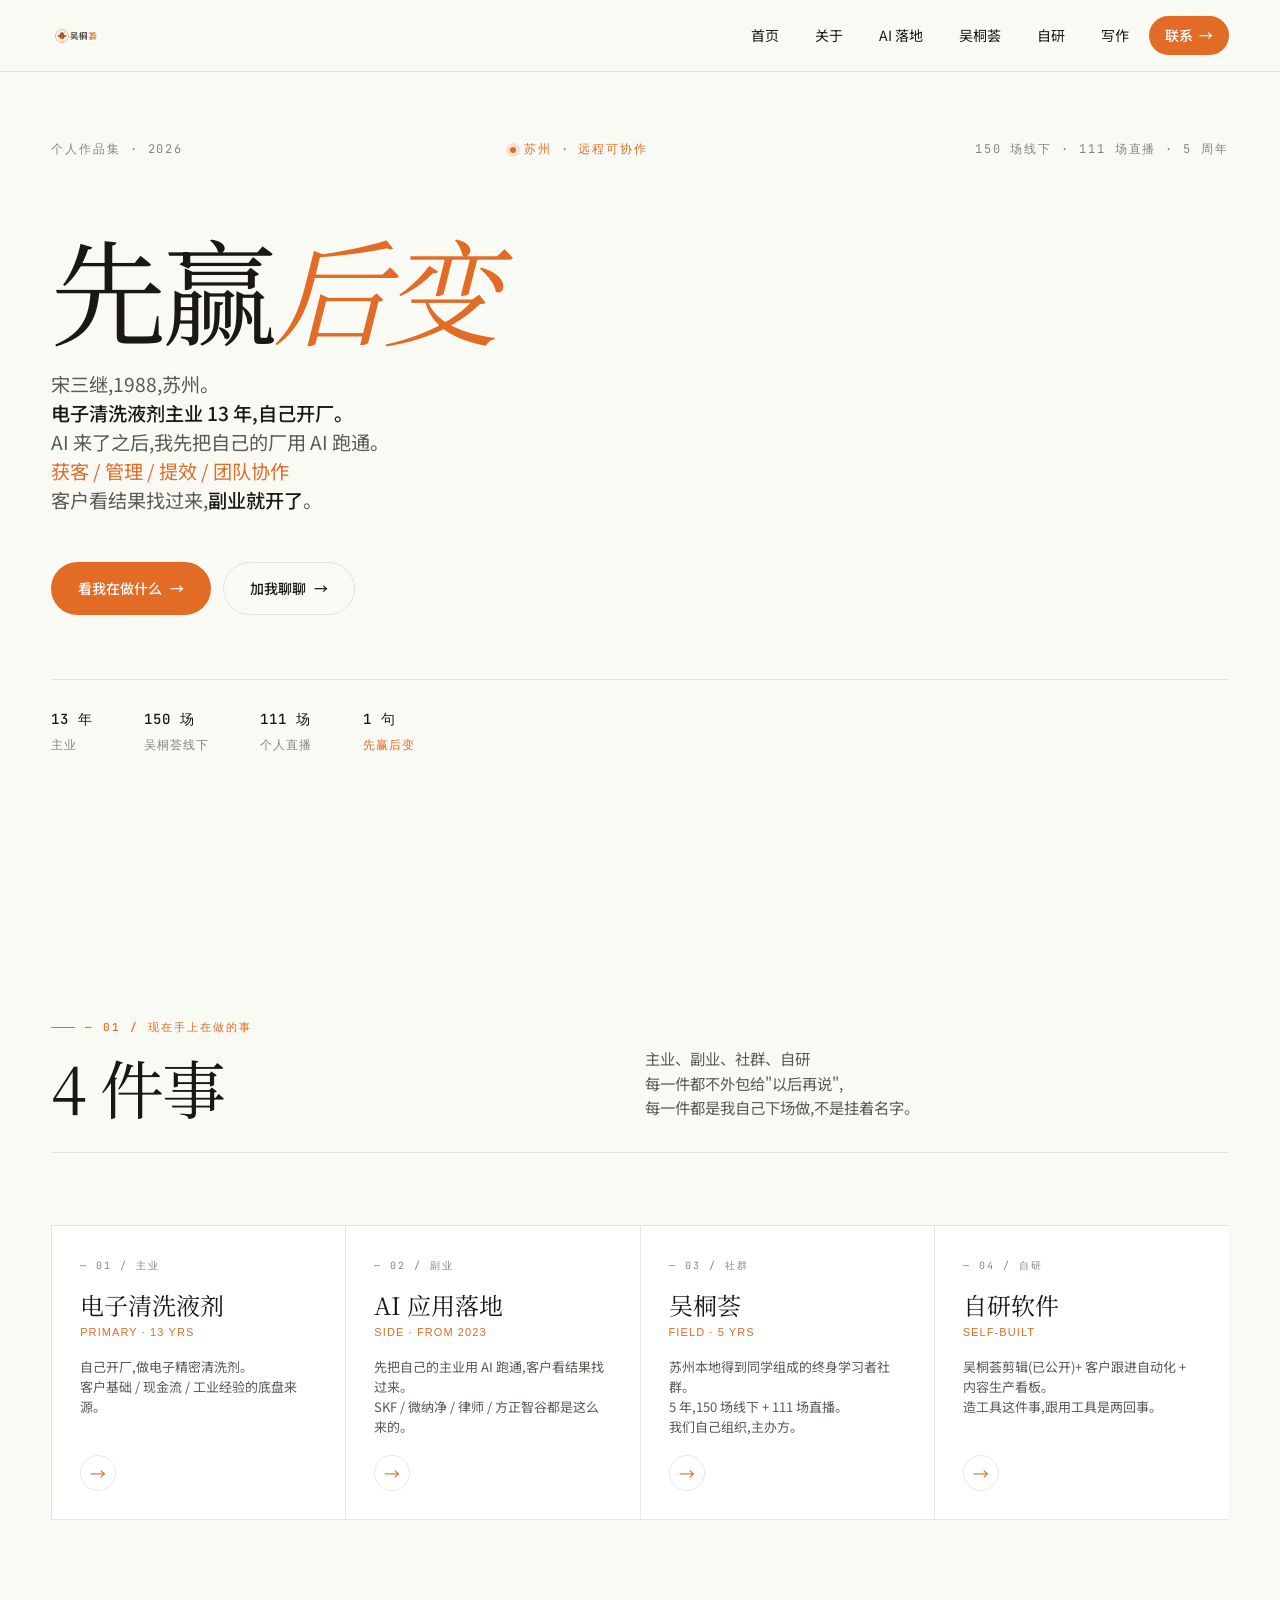
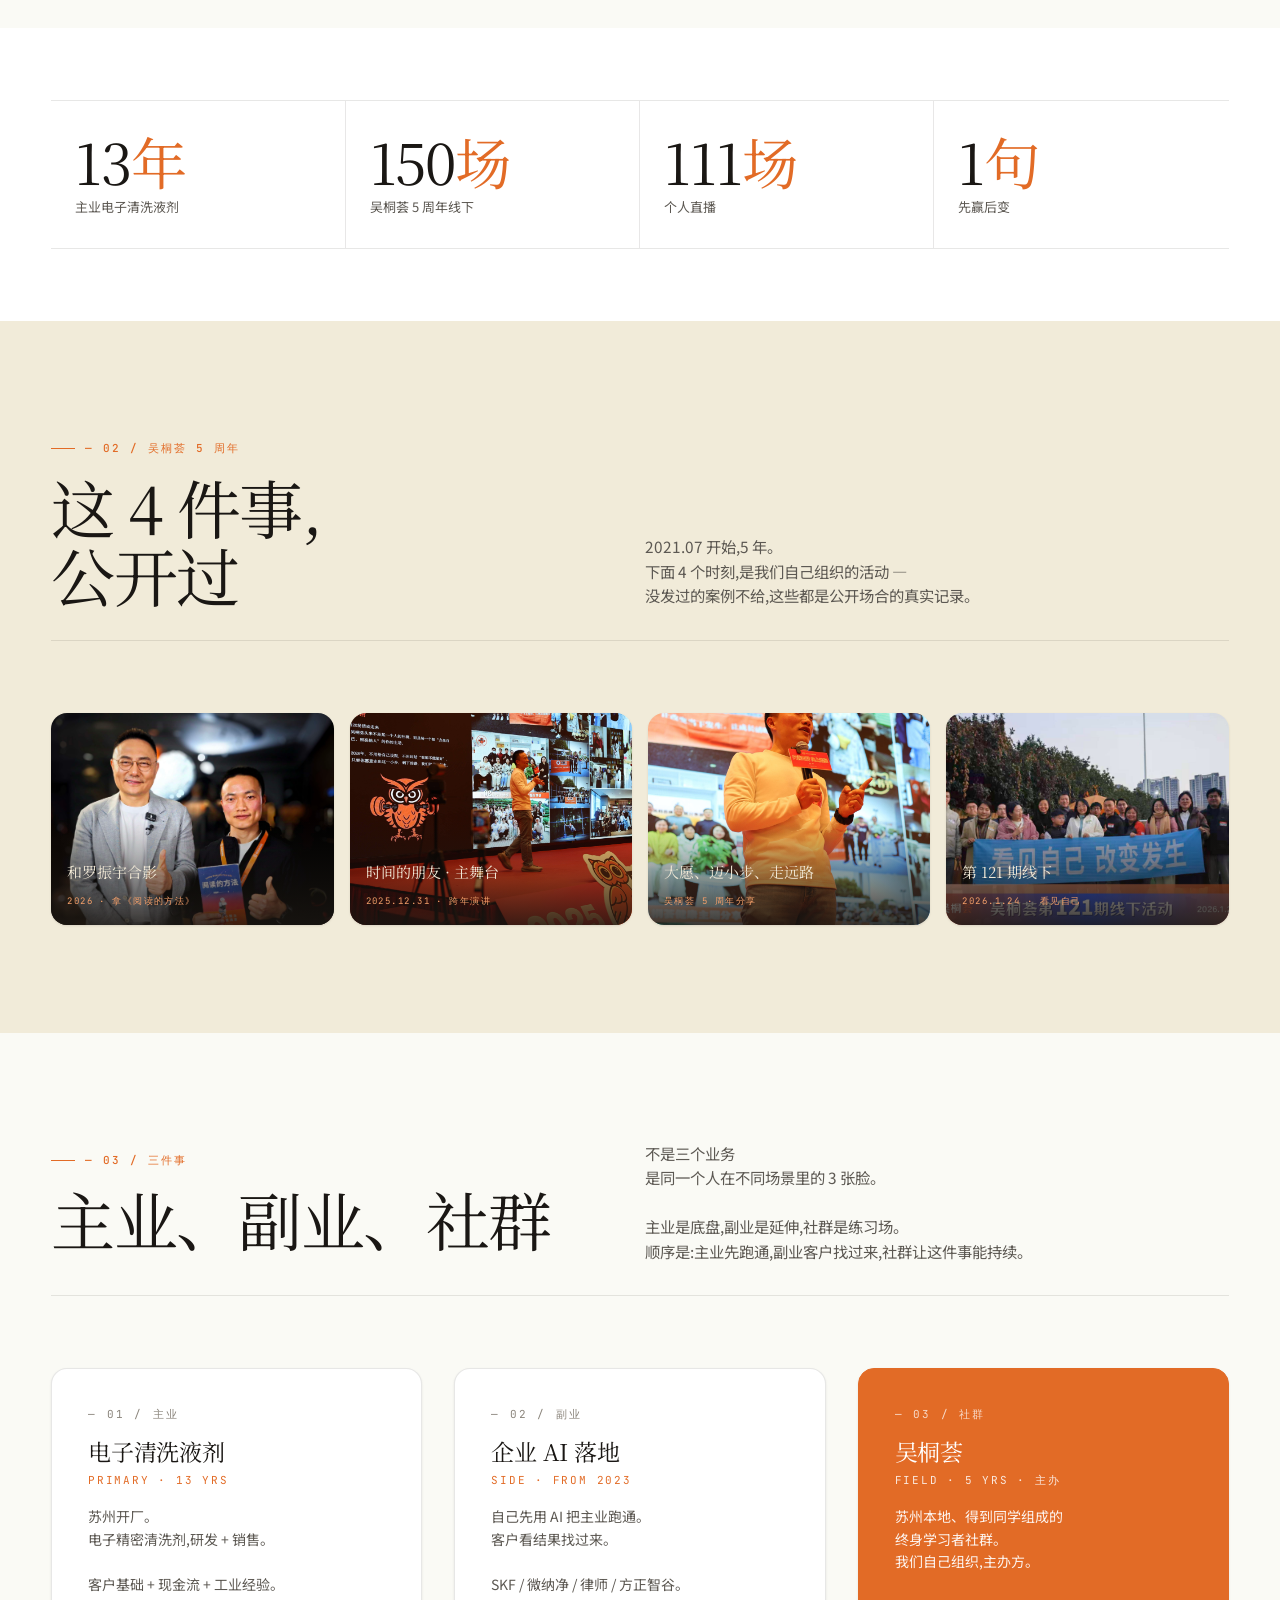
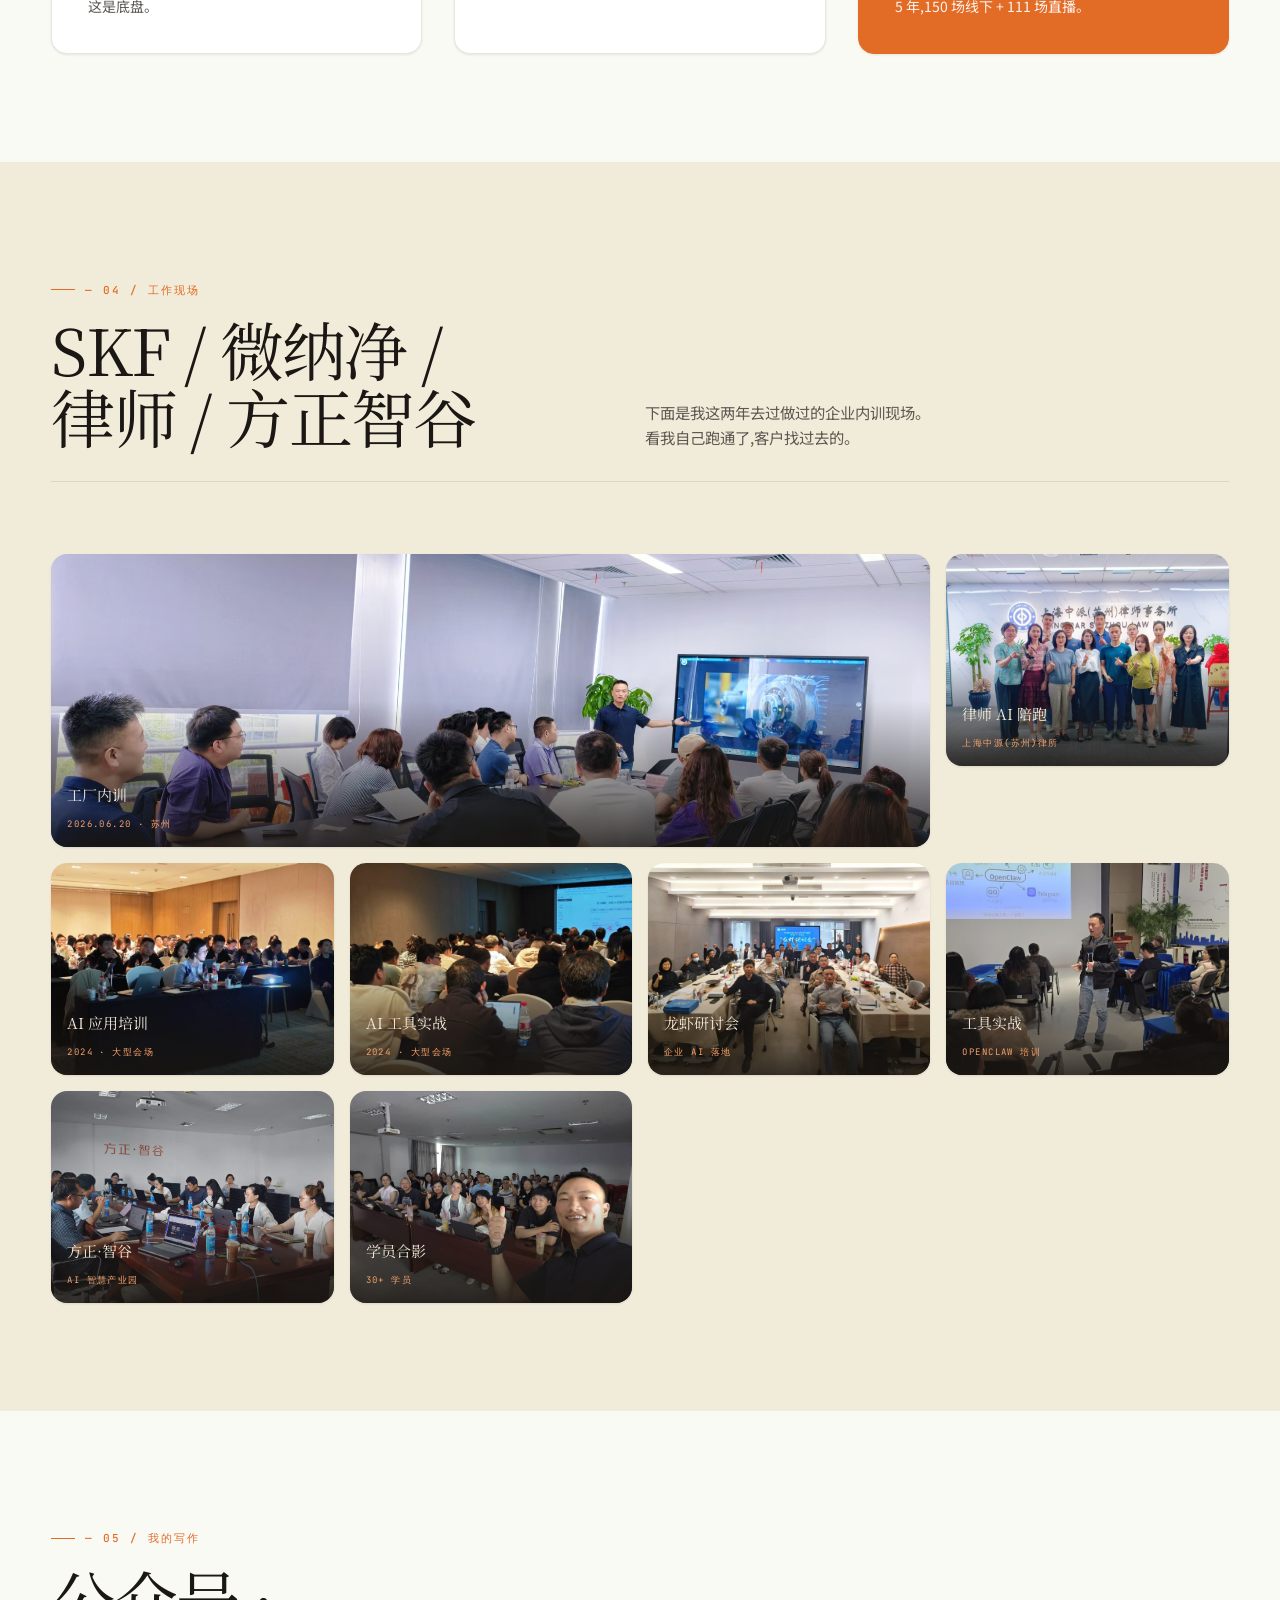
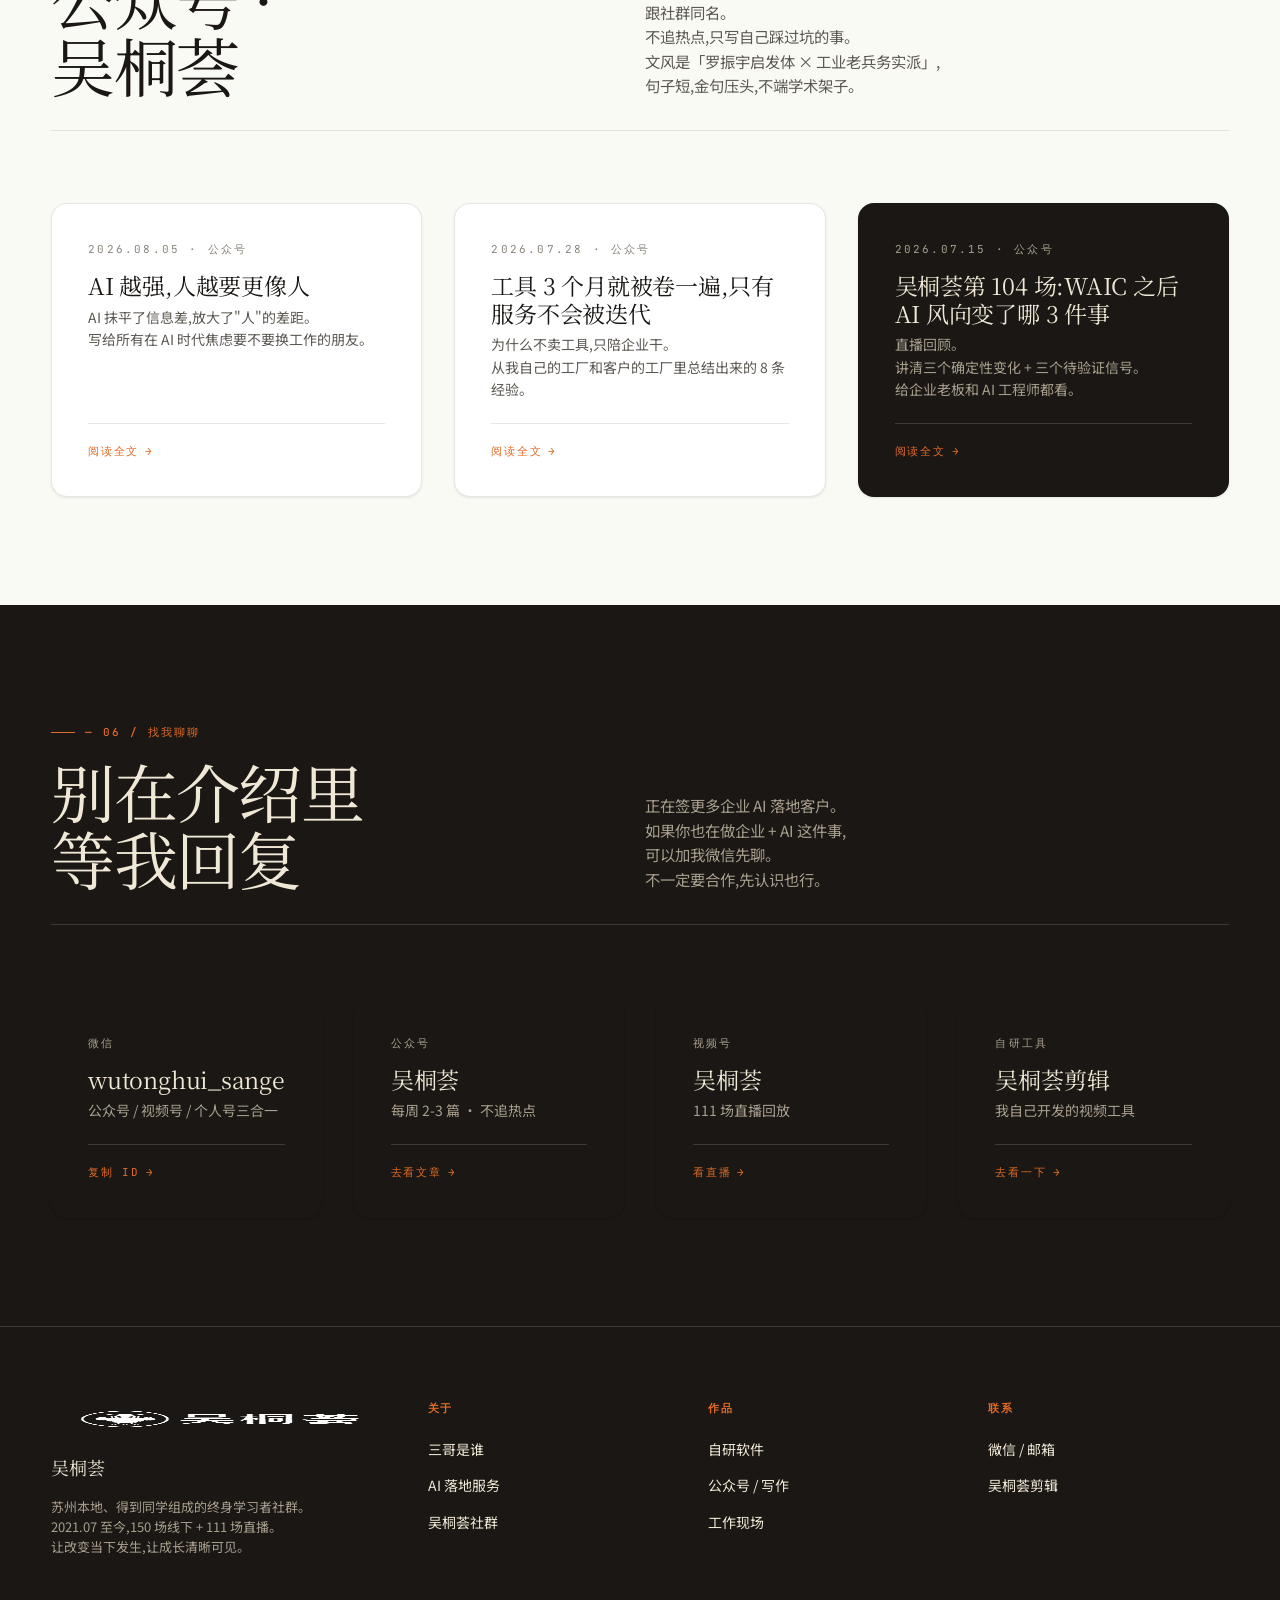
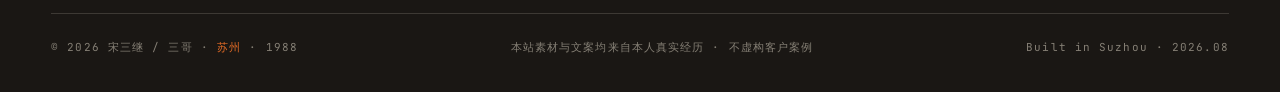
==== commit a96b6bc0: "v6: 排版与文案清理 内容审计: - 标题去句号('4 件事' '公开过' 等 7 处) - hero subtitle 拆 5 行(<br>): 名字/主业/AI 跑通/获客管理提效协作/副业开了" ====
--- a/index.html
+++ b/index.html
@@ -4,7 +4,7 @@
 <meta charset="utf-8" />
 <meta name="viewport" content="width=device-width, initial-scale=1" />
 <title>三哥 / 宋三继 — 苏州 · 电子清洗液剂 + AI 应用落地 + 吴桐荟</title>
-<meta name="description" content="宋三继,1988,苏州。电子清洗液剂主业 13 年,AI 应用落地陪跑,吴桐荟终身学习社群 5 周年 150 场线下 + 111 场直播。先赢后变。" />
+<meta name="description" content="宋三继,1988,苏州。电子清洗液剂主业 13 年,自己开厂。AI 应用落地陪跑,吴桐荟终身学习社群 5 周年 150 场线下 + 111 场直播。先赢后变。" />
 
 <link rel="preconnect" href="https://fonts.googleapis.com" />
 <link rel="preconnect" href="https://fonts.gstatic.com" crossorigin />
@@ -36,11 +36,13 @@
       <span>150 场线下 · 111 场直播 · 5 周年</span>
     </div>
     <h1 class="hero__title" data-reveal>
-      先赢<em>后变</em>。
+      先赢<em>后变</em>
     </h1>
     <p class="hero__sub" data-reveal>
-      宋三继,1988,苏州。<b>电子清洗液剂主业 13 年</b>,自己开厂。AI 来了之后,
-      我先把自己的厂用 AI 跑通 — <span class="brand">获客 / 管理 / 提效 / 团队协作</span>。
+      宋三继,1988,苏州。<br>
+      <b>电子清洗液剂主业 13 年,自己开厂。</b><br>
+      AI 来了之后,我先把自己的厂用 AI 跑通。<br>
+      <span class="brand">获客 / 管理 / 提效 / 团队协作</span><br>
       客户看结果找过来,<b>副业就开了</b>。
     </p>
     <div class="hero__actions" data-reveal>
@@ -61,11 +63,12 @@
     <div class="section__head" data-reveal>
       <div>
         <div class="eyebrow">— 01 / 现在手上在做的事</div>
-        <h2 class="section__title h-section">4 件事。</h2>
-      </div>
-      <p class="section__sub">
-        主业 / 副业 / 社群 / 自研 ——
-        每一件都不外包给"以后再说",每一件都是我自己下场做,不是挂着名字。
+        <h2 class="section__title h-section">4 件事</h2>
+      </div>
+      <p class="section__sub">
+        主业、副业、社群、自研<br>
+        每一件都不外包给"以后再说",<br>
+        每一件都是我自己下场做,不是挂着名字。
       </p>
     </div>
 
@@ -74,28 +77,28 @@
         <div class="identity-tile__no">— 01 / 主业</div>
         <div class="identity-tile__name">电子清洗液剂</div>
         <div class="identity-tile__en">PRIMARY · 13 YRS</div>
-        <p class="identity-tile__desc">自己开厂,做电子精密清洗剂。客户基础 / 现金流 / 工业经验的底盘来源。</p>
+        <p class="identity-tile__desc">自己开厂,做电子精密清洗剂。<br>客户基础 / 现金流 / 工业经验的底盘来源。</p>
         <div class="identity-tile__arrow">→</div>
       </a>
       <a class="identity-tile" href="./services.html">
         <div class="identity-tile__no">— 02 / 副业</div>
         <div class="identity-tile__name">AI 应用落地</div>
         <div class="identity-tile__en">SIDE · FROM 2023</div>
-        <p class="identity-tile__desc">先把自己的主业用 AI 跑通,客户看结果找过来。SKF / 微纳净 / 律师 / 方正智谷都是这么来的。</p>
+        <p class="identity-tile__desc">先把自己的主业用 AI 跑通,客户看结果找过来。<br>SKF / 微纳净 / 律师 / 方正智谷都是这么来的。</p>
         <div class="identity-tile__arrow">→</div>
       </a>
       <a class="identity-tile" href="./community.html">
         <div class="identity-tile__no">— 03 / 社群</div>
         <div class="identity-tile__name">吴桐荟</div>
         <div class="identity-tile__en">FIELD · 5 YRS</div>
-        <p class="identity-tile__desc">苏州本地得到同学组成的终身学习者社群。5 年,150 场线下 + 111 场直播。SLOGAN:让改变当下发生。</p>
+        <p class="identity-tile__desc">苏州本地得到同学组成的终身学习者社群。<br>5 年,150 场线下 + 111 场直播。<br>我们自己组织,主办方。</p>
         <div class="identity-tile__arrow">→</div>
       </a>
       <a class="identity-tile" href="./tools.html">
         <div class="identity-tile__no">— 04 / 自研</div>
         <div class="identity-tile__name">自研软件</div>
         <div class="identity-tile__en">SELF-BUILT</div>
-        <p class="identity-tile__desc">吴桐荟剪辑(已公开)+ 客户跟进自动化 + 内容生产看板。造工具这件事,跟用工具是两回事。</p>
+        <p class="identity-tile__desc">吴桐荟剪辑(已公开)+ 客户跟进自动化 + 内容生产看板。<br>造工具这件事,跟用工具是两回事。</p>
         <div class="identity-tile__arrow">→</div>
       </a>
     </div>
@@ -111,7 +114,7 @@
       </div>
       <div class="stats-bar__item">
         <div class="stats-bar__n">150<em>场</em></div>
-        <div class="stats-bar__l">吴桐荟 5 周年线下活动</div>
+        <div class="stats-bar__l">吴桐荟 5 周年线下</div>
       </div>
       <div class="stats-bar__item">
         <div class="stats-bar__n">111<em>场</em></div>
@@ -130,11 +133,12 @@
     <div class="section__head" data-reveal>
       <div>
         <div class="eyebrow">— 02 / 吴桐荟 5 周年</div>
-        <h2 class="section__title h-section">这 4 件事,<br/>公开过。</h2>
-      </div>
-      <p class="section__sub">
-        2021.07 开始,5 年。下面 4 个时刻,是我们自己组织的活动 ———
-        没发过的案例不给,这些是公开场合的真实记录。
+        <h2 class="section__title h-section">这 4 件事,<br>公开过</h2>
+      </div>
+      <p class="section__sub">
+        2021.07 开始,5 年。<br>
+        下面 4 个时刻,是我们自己组织的活动 —<br>
+        没发过的案例不给,这些都是公开场合的真实记录。
       </p>
     </div>
 
@@ -143,7 +147,7 @@
         <img src="./imgs/milestone-1-luoyuzhen.jpg" alt="三哥和罗振宇合影" loading="lazy" onerror="this.style.display='none'" />
         <div class="gallery__caption">
           <strong>和罗振宇合影</strong>
-          <span>2026 · 他拿着《阅读的方法》</span>
+          <span>2026 · 拿《阅读的方法》</span>
         </div>
       </div>
       <div class="gallery__item">
@@ -164,7 +168,7 @@
         <img src="./imgs/community-121.jpg" alt="第 121 期线下" loading="lazy" onerror="this.style.display='none'" />
         <div class="gallery__caption">
           <strong>第 121 期线下</strong>
-          <span>2026.1.24 · 看见自己 改变发生</span>
+          <span>2026.1.24 · 看见自己</span>
         </div>
       </div>
     </div>
@@ -176,11 +180,12 @@
     <div class="section__head" data-reveal>
       <div>
         <div class="eyebrow">— 03 / 三件事</div>
-        <h2 class="section__title h-section">主业、副业、<br/>社群 —<br/>不是三个业务。</h2>
-      </div>
-      <p class="section__sub">
-        这 3 件事是同一个人在不同场景里的 3 张脸,不是 3 个独立业务。
-        主业是底盘,副业是延伸,社群是练习场 ——
+        <h2 class="section__title h-section">主业、副业、社群</h2>
+      </div>
+      <p class="section__sub">
+        不是三个业务<br>
+        是同一个人在不同场景里的 3 张脸。<br><br>
+        主业是底盘,副业是延伸,社群是练习场。<br>
         顺序是:主业先跑通,副业客户找过来,社群让这件事能持续。
       </p>
     </div>
@@ -190,19 +195,33 @@
         <div class="card__no">— 01 / 主业</div>
         <div class="card__name">电子清洗液剂</div>
         <div class="card__role">PRIMARY · 13 YRS</div>
-        <p class="card__desc">苏州。电子精密清洗剂,自己开厂,研发 + 销售全链路。<br><br>这是底盘,这是客户基础,这是现金流。<br><br>"AI 来之前,我就是个厂里小老板。13 年没白干 —— 才有资格跟客户讲'我们这行真的难'。"</p>
+        <p class="card__desc">
+          苏州开厂。<br>
+          电子精密清洗剂,研发 + 销售。<br><br>
+          客户基础 + 现金流 + 工业经验。<br>
+          这是底盘。
+        </p>
       </article>
       <article class="card">
         <div class="card__no">— 02 / 副业</div>
         <div class="card__name">企业 AI 落地</div>
-        <div class="card__role">SIDE QUEST · FROM 2023</div>
-        <p class="card__desc">自己先用 AI 把主业跑通,客户看结果找过来。<br><br>SKF / 微纳净 / 律师 / 方正智谷都是这么来的。<br><br>"副业不是我主动开启的。是客户看我自己跑通了,主动找过来的。"</p>
+        <div class="card__role">SIDE · FROM 2023</div>
+        <p class="card__desc">
+          自己先用 AI 把主业跑通。<br>
+          客户看结果找过来。<br><br>
+          SKF / 微纳净 / 律师 / 方正智谷。
+        </p>
       </article>
       <article class="card card--brand">
         <div class="card__no">— 03 / 社群</div>
         <div class="card__name">吴桐荟</div>
         <div class="card__role">FIELD · 5 YRS · 主办</div>
-        <p class="card__desc">苏州本地,得到同学组成的终身学习者社群,我们是主办方。<br><br>5 年 150 场线下 + 111 场直播。读书会、企业参访、AI 分享、私董会,啥都自己组织。<br><br>"没有这个社群,我后面陪客户做 AI 落地,根本没底气。"</p>
+        <p class="card__desc">
+          苏州本地、得到同学组成的<br>
+          终身学习者社群。<br>
+          我们自己组织,主办方。<br><br>
+          5 年,150 场线下 + 111 场直播。
+        </p>
       </article>
     </div>
   </div>
@@ -213,10 +232,11 @@
     <div class="section__head" data-reveal>
       <div>
         <div class="eyebrow">— 04 / 工作现场</div>
-        <h2 class="section__title h-section">SKF / 微纳净 / 律师 /<br/>方正智谷。</h2>
-      </div>
-      <p class="section__sub">
-        下面是我这两年去做过的企业内训现场。看我自己跑通了,找过去的。
+        <h2 class="section__title h-section">SKF / 微纳净 /<br>律师 / 方正智谷</h2>
+      </div>
+      <p class="section__sub">
+        下面是我这两年去过做过的企业内训现场。<br>
+        看我自己跑通了,客户找过去的。
       </p>
     </div>
 
@@ -286,31 +306,33 @@
     <div class="section__head" data-reveal>
       <div>
         <div class="eyebrow">— 05 / 我的写作</div>
-        <h2 class="section__title h-section">公众号 ·<br/>吴桐荟。</h2>
-      </div>
-      <p class="section__sub">
-        跟社群同名。不追热点,只写自己踩过坑的事。
-        文风是「罗振宇启发体 × 工业老兵务实派」,句子短,金句压头,不端学术架子。
+        <h2 class="section__title h-section">公众号 ·<br>吴桐荟</h2>
+      </div>
+      <p class="section__sub">
+        跟社群同名。<br>
+        不追热点,只写自己踩过坑的事。<br>
+        文风是「罗振宇启发体 × 工业老兵务实派」,<br>
+        句子短,金句压头,不端学术架子。
       </p>
     </div>
 
     <div class="grid-3" data-reveal>
       <article class="card">
         <div class="card__no">2026.08.05 · 公众号</div>
-        <div class="card__name">AI 越强,人越要更像人。</div>
-        <p class="card__desc">AI 抹平了信息差,放大了"人"的差距。写给所有在 AI 时代焦虑要不要换工作的朋友。</p>
+        <div class="card__name">AI 越强,人越要更像人</div>
+        <p class="card__desc">AI 抹平了信息差,放大了"人"的差距。<br>写给所有在 AI 时代焦虑要不要换工作的朋友。</p>
         <a class="card__link" href="./writing.html">阅读全文</a>
       </article>
       <article class="card">
         <div class="card__no">2026.07.28 · 公众号</div>
-        <div class="card__name">工具 3 个月就被卷一遍,只有服务不会被迭代。</div>
-        <p class="card__desc">为什么不卖工具,只陪企业干。从我自己的工厂和客户的工厂里总结出来的 8 条经验。</p>
+        <div class="card__name">工具 3 个月就被卷一遍,只有服务不会被迭代</div>
+        <p class="card__desc">为什么不卖工具,只陪企业干。<br>从我自己的工厂和客户的工厂里总结出来的 8 条经验。</p>
         <a class="card__link" href="./writing.html">阅读全文</a>
       </article>
       <article class="card card--ink">
         <div class="card__no">2026.07.15 · 公众号</div>
-        <div class="card__name">吴桐荟第 104 场:WAIC 之后 AI 风向变了哪 3 件事?</div>
-        <p class="card__desc">直播回顾。讲清三个确定性变化 + 三个待验证信号。给企业老板和 AI 工程师都看。</p>
+        <div class="card__name">吴桐荟第 104 场:WAIC 之后 AI 风向变了哪 3 件事</div>
+        <p class="card__desc">直播回顾。<br>讲清三个确定性变化 + 三个待验证信号。<br>给企业老板和 AI 工程师都看。</p>
         <a class="card__link" href="./writing.html">阅读全文</a>
       </article>
     </div>
@@ -322,10 +344,12 @@
     <div class="section__head" data-reveal>
       <div>
         <div class="eyebrow">— 06 / 找我聊聊</div>
-        <h2 class="section__title h-section">别在介绍里<br/>等我回复。</h2>
-      </div>
-      <p class="section__sub">
-        <b>正在签更多企业 AI 落地客户</b>。如果你也在做企业 + AI 这件事,可以加我微信先聊。
+        <h2 class="section__title h-section">别在介绍里<br>等我回复</h2>
+      </div>
+      <p class="section__sub">
+        正在签更多企业 AI 落地客户。<br>
+        如果你也在做企业 + AI 这件事,<br>
+        可以加我微信先聊。<br>
         不一定要合作,先认识也行。
       </p>
     </div>
@@ -364,7 +388,7 @@
       <div class="footer__brand">
         <img src="./imgs/logo-wutonghui-v2.png" alt="吴桐荟" />
         <h4>吴桐荟</h4>
-        <p>一个苏州本地、得到同学组成的终身学习者社群。2021.07 至今,150 场线下 + 111 场直播。让改变当下发生,让成长清晰可见。</p>
+        <p>苏州本地、得到同学组成的终身学习者社群。<br>2021.07 至今,150 场线下 + 111 场直播。<br>让改变当下发生,让成长清晰可见。</p>
       </div>
       <div class="footer__col">
         <h5>关于</h5>
--- a/assets/css/main.css
+++ b/assets/css/main.css
@@ -123,12 +123,15 @@
 
 .h-section {
   font-family: var(--font-serif);
-  font-size: clamp(36px, 5vw, 72px);
-  font-weight: 400;
-  line-height: 1.05;
-  letter-spacing: -0.025em;
-  color: var(--text);
-}
+  font-size: clamp(32px, 4.2vw, 58px);
+  font-weight: 400;
+  line-height: 1.08;
+  letter-spacing: -0.02em;
+  color: var(--text);
+  text-wrap: balance;
+}
+/* 仅对没有 <br> 的 h2(单行短标题)用 nowrap,避免"主业、副业、社群"被挤到第二行 */
+.h-section:not(:has(br)) { white-space: nowrap; }
 .section--ink .h-section { color: var(--text-on-ink); }
 
 .h-hero {
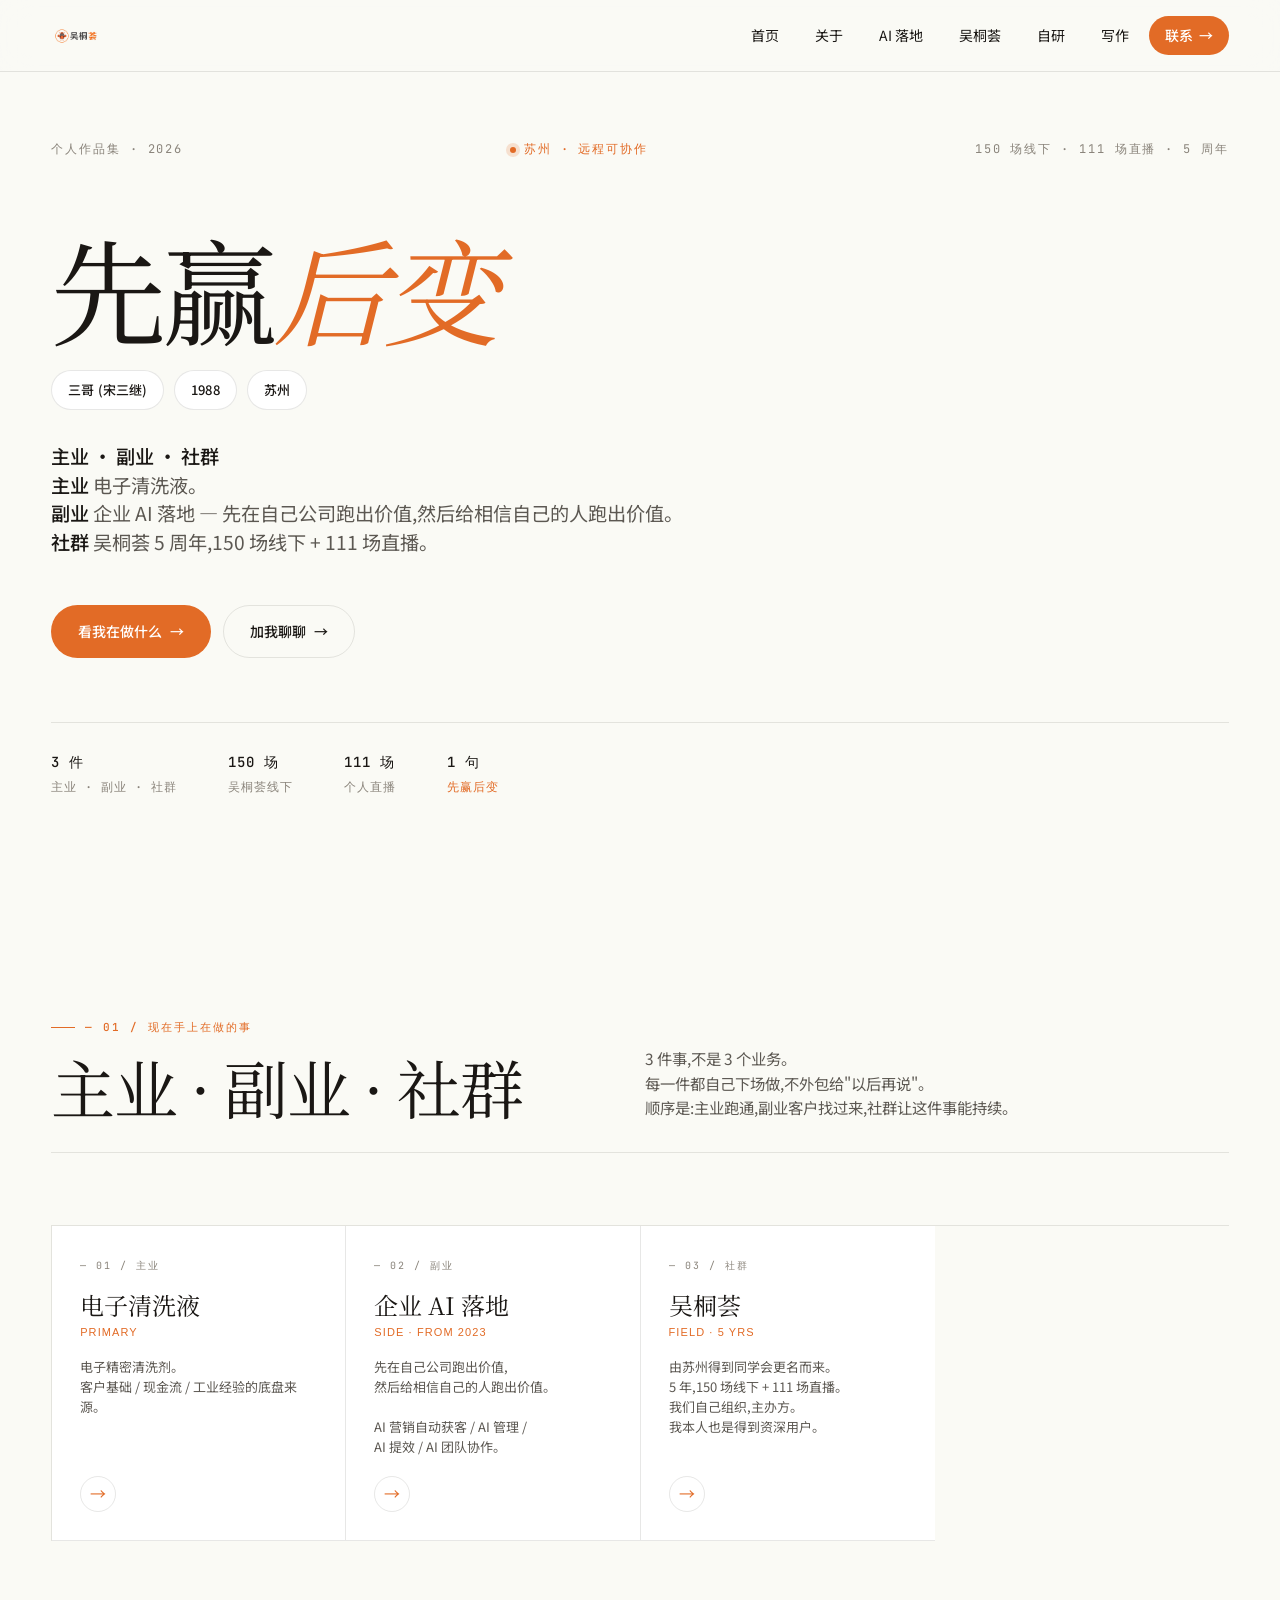
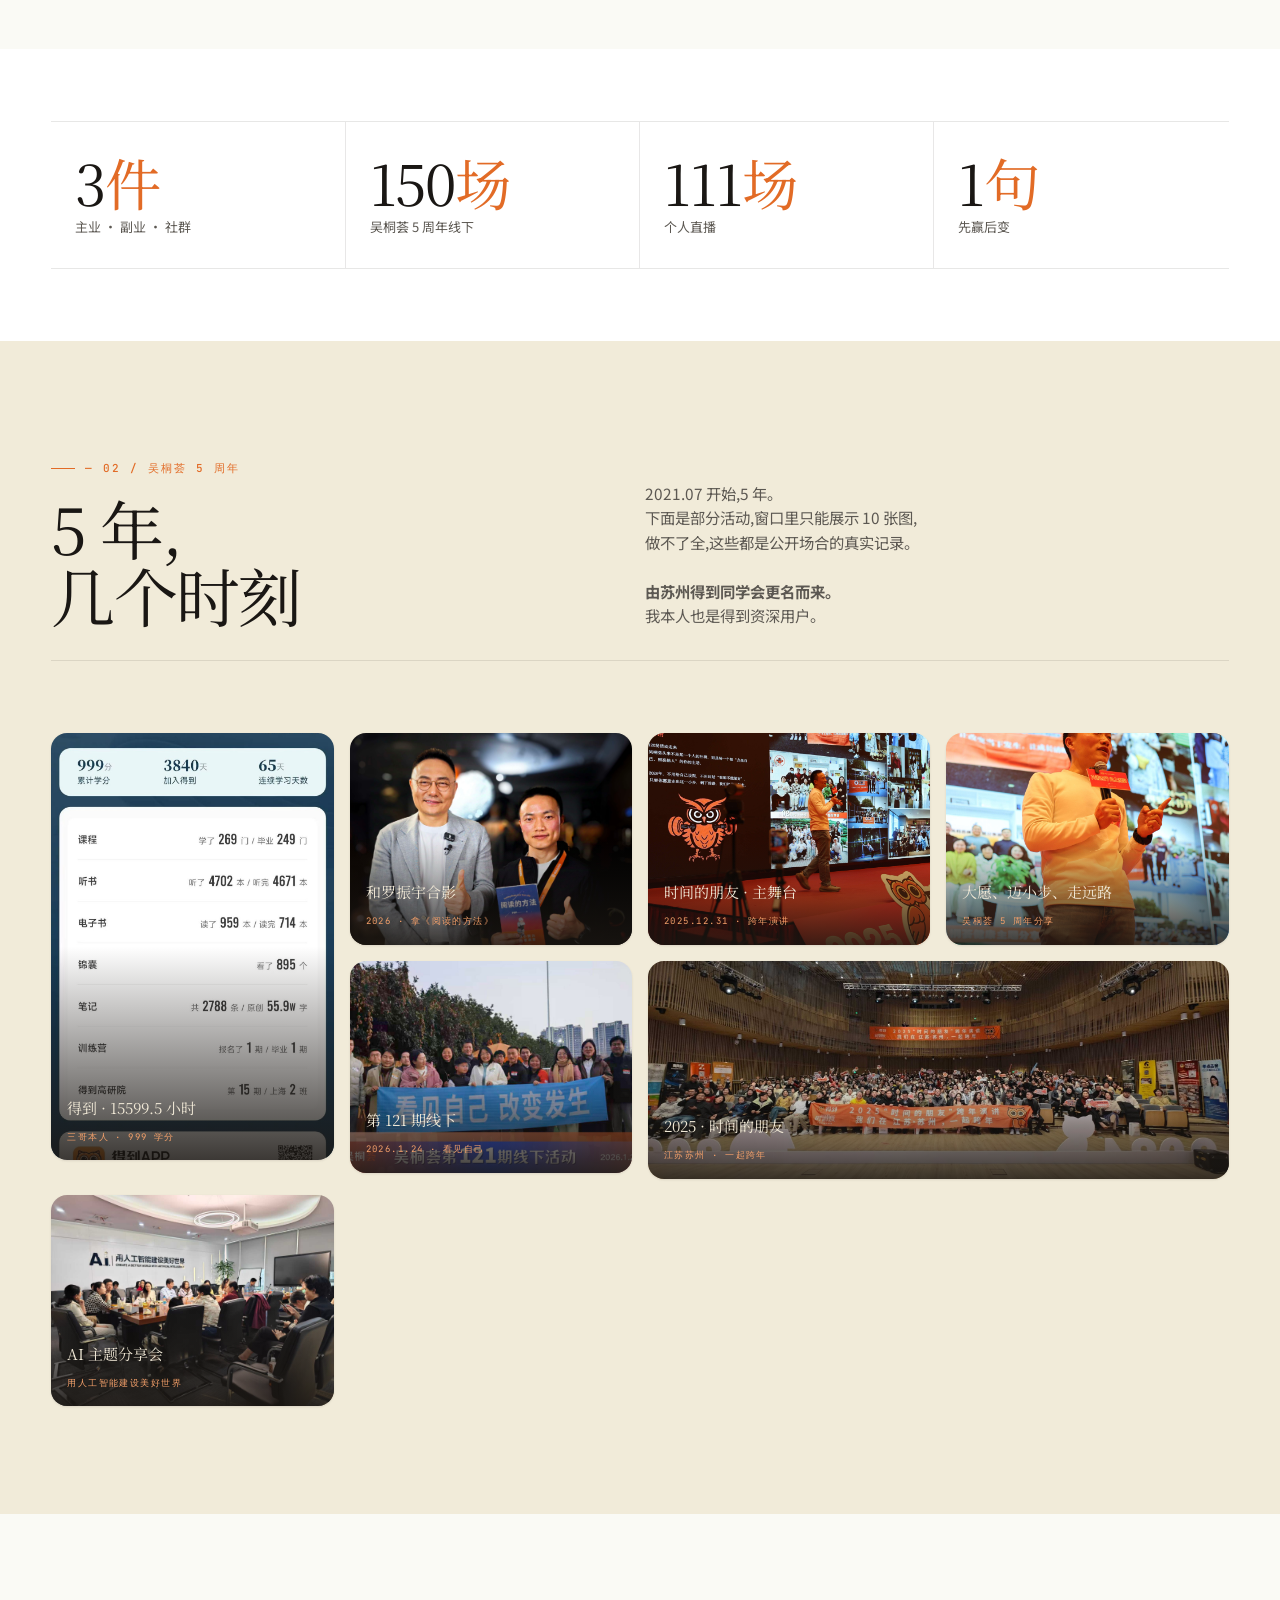
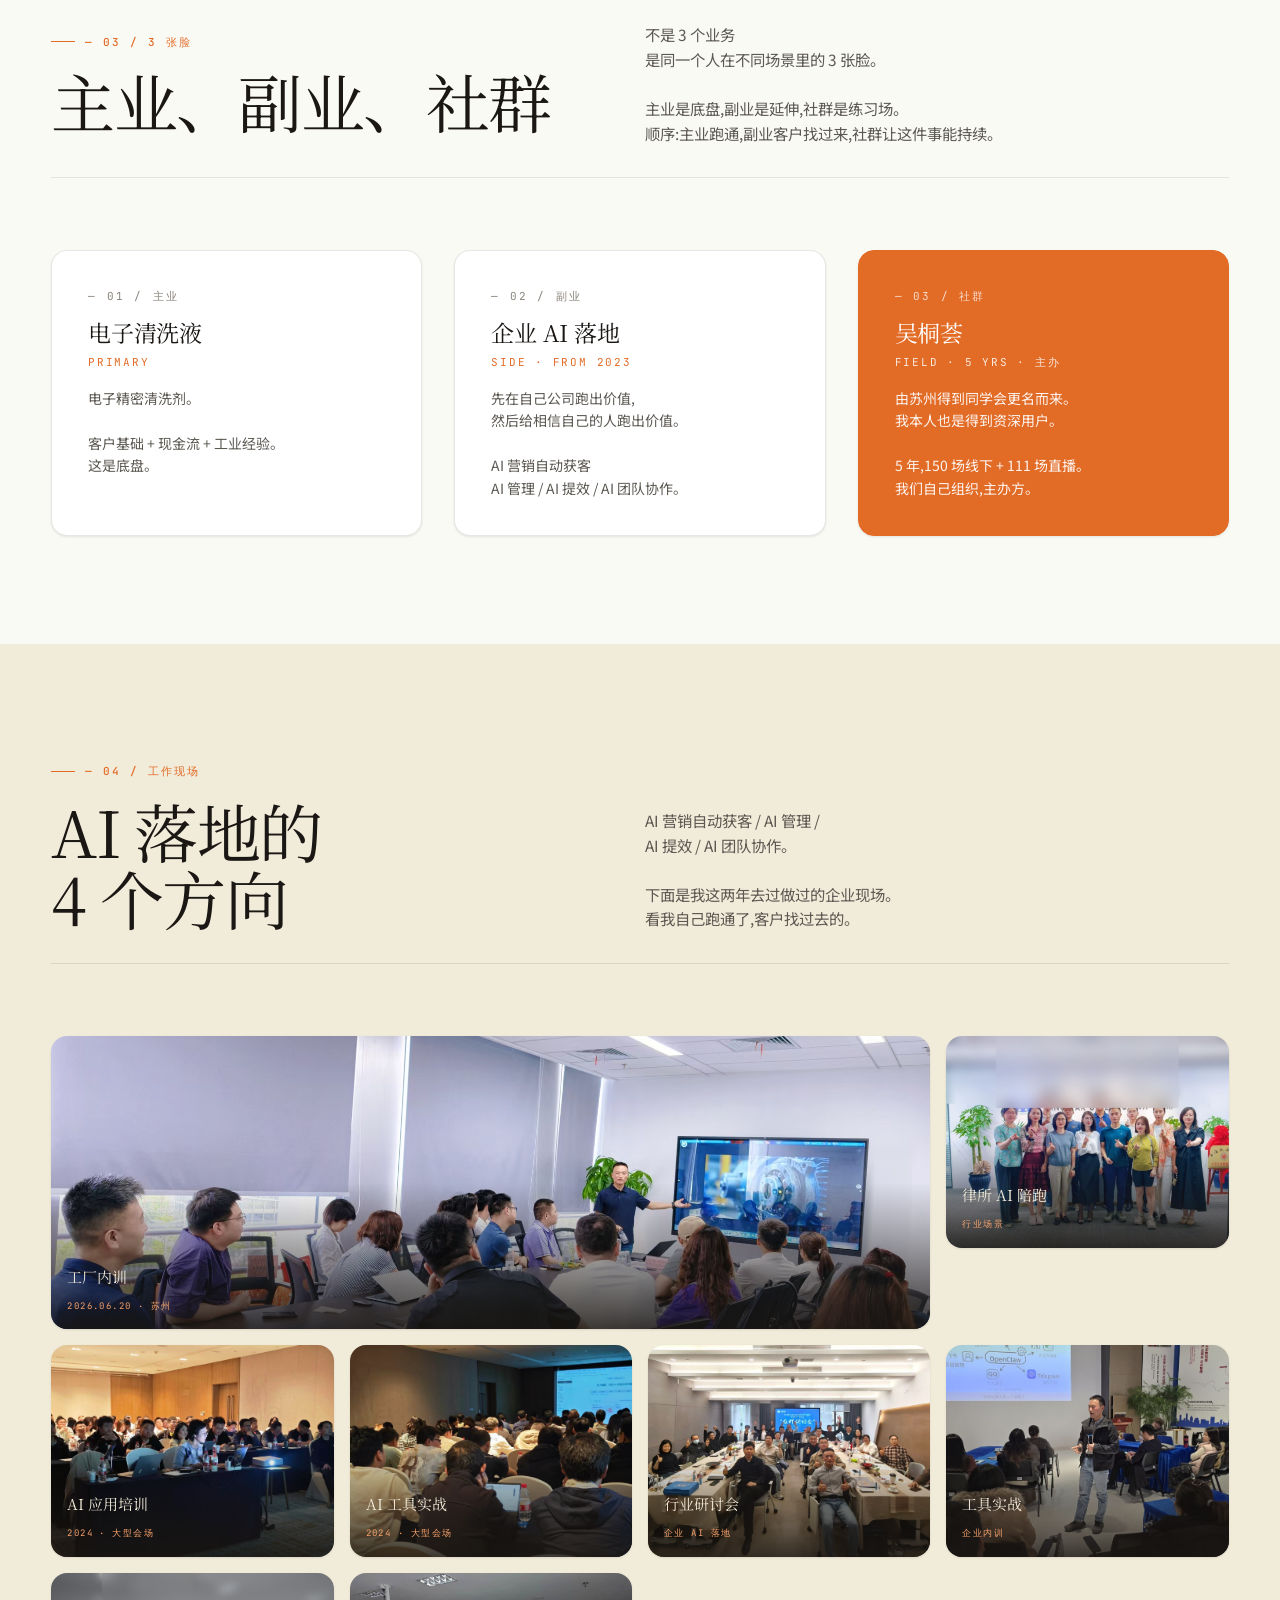
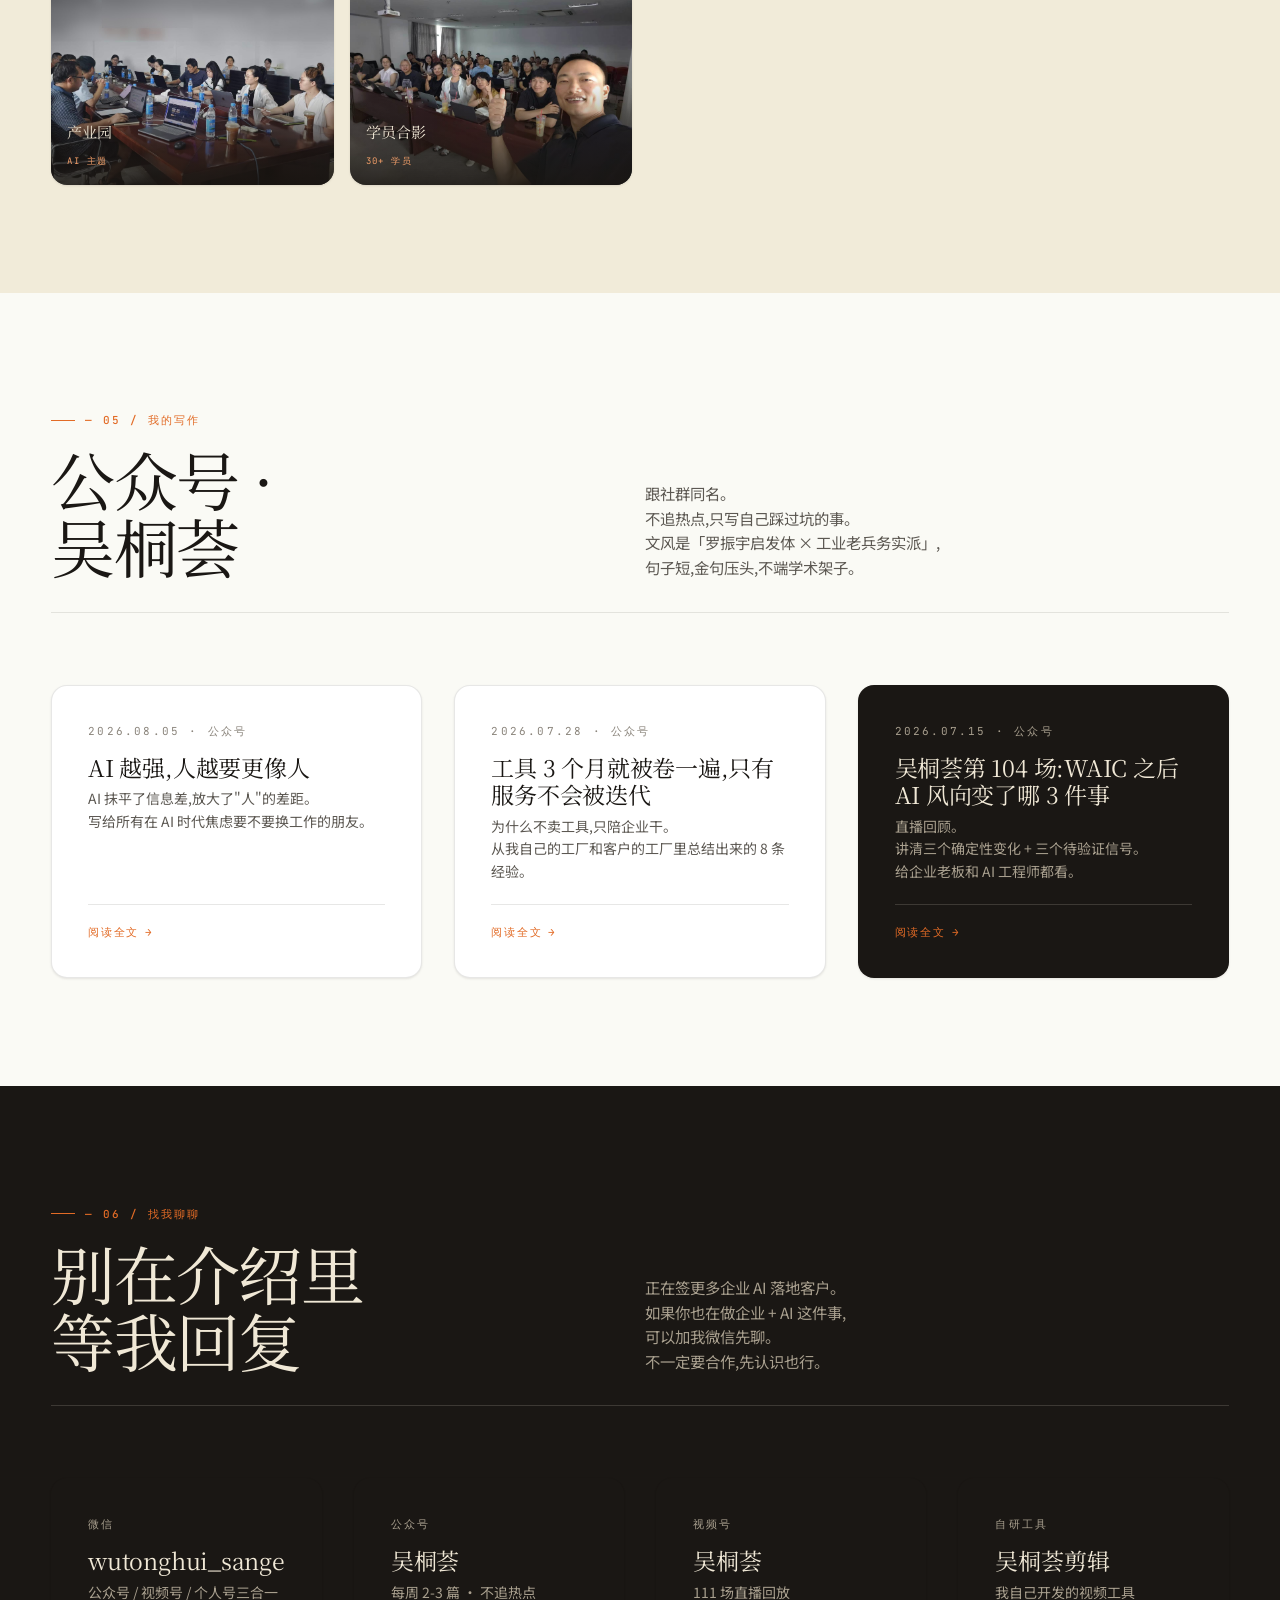
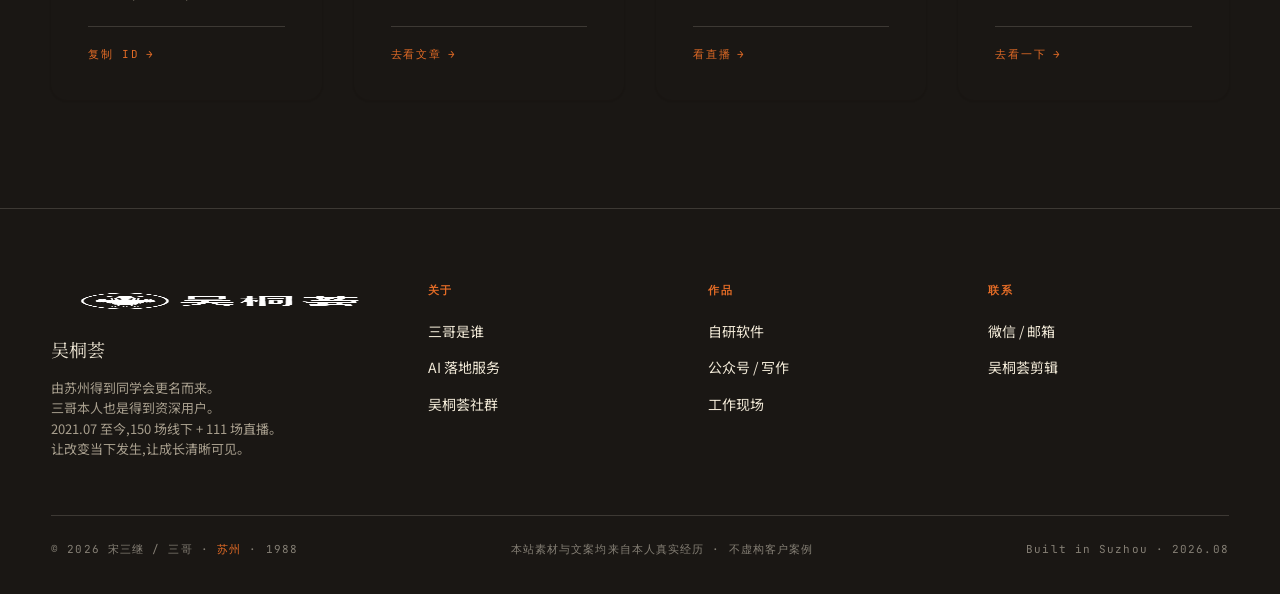
==== commit 53e05df7: "v7: 标签化 + 客户名清除 + 5 周年新图 Hero 标签化: - [三哥 (宋三继)] [1988] [苏州] 视觉 chip (.tag) - subtitle 改为 3 行节奏: 主业/副" ====
--- a/index.html
+++ b/index.html
@@ -4,7 +4,7 @@
 <meta charset="utf-8" />
 <meta name="viewport" content="width=device-width, initial-scale=1" />
 <title>三哥 / 宋三继 — 苏州 · 电子清洗液剂 + AI 应用落地 + 吴桐荟</title>
-<meta name="description" content="宋三继,1988,苏州。电子清洗液剂主业 13 年,自己开厂。AI 应用落地陪跑,吴桐荟终身学习社群 5 周年 150 场线下 + 111 场直播。先赢后变。" />
+<meta name="description" content="三哥 / 宋三继,1988,苏州。电子清洗液主业,企业 AI 落地陪跑,吴桐荟终身学习社群 5 周年 150 场线下 + 111 场直播。先赢后变。" />
 
 <link rel="preconnect" href="https://fonts.googleapis.com" />
 <link rel="preconnect" href="https://fonts.gstatic.com" crossorigin />
@@ -38,19 +38,23 @@
     <h1 class="hero__title" data-reveal>
       先赢<em>后变</em>
     </h1>
+    <div class="hero__tags" data-reveal>
+      <span class="tag">三哥 (宋三继)</span>
+      <span class="tag">1988</span>
+      <span class="tag">苏州</span>
+    </div>
     <p class="hero__sub" data-reveal>
-      宋三继,1988,苏州。<br>
-      <b>电子清洗液剂主业 13 年,自己开厂。</b><br>
-      AI 来了之后,我先把自己的厂用 AI 跑通。<br>
-      <span class="brand">获客 / 管理 / 提效 / 团队协作</span><br>
-      客户看结果找过来,<b>副业就开了</b>。
+      <span class="brand"><b>主业 · 副业 · 社群</b></span><br>
+      <b>主业</b> 电子清洗液。<br>
+      <b>副业</b> 企业 AI 落地 — 先在自己公司跑出价值,然后给相信自己的人跑出价值。<br>
+      <b>社群</b> 吴桐荟 5 周年,150 场线下 + 111 场直播。
     </p>
     <div class="hero__actions" data-reveal>
-      <a class="btn btn--primary" href="#four-things">看我在做什么 <span class="arrow" aria-hidden="true">→</span></a>
+      <a class="btn btn--primary" href="#three-things">看我在做什么 <span class="arrow" aria-hidden="true">→</span></a>
       <a class="btn btn--ghost" href="./contact.html">加我聊聊 <span class="arrow" aria-hidden="true">→</span></a>
     </div>
     <div class="hero__meta" data-reveal>
-      <div><b>13 年</b>主业</div>
+      <div><b>3 件</b>主业 · 副业 · 社群</div>
       <div><b>150 场</b>吴桐荟线下</div>
       <div><b>111 场</b>个人直播</div>
       <div class="text-brand"><b>1 句</b>先赢后变</div>
@@ -58,47 +62,40 @@
   </div>
 </header>
 
-<section class="section section--default" id="four-things">
+<section class="section section--default" id="three-things-overview">
   <div class="container">
     <div class="section__head" data-reveal>
       <div>
         <div class="eyebrow">— 01 / 现在手上在做的事</div>
-        <h2 class="section__title h-section">4 件事</h2>
-      </div>
-      <p class="section__sub">
-        主业、副业、社群、自研<br>
-        每一件都不外包给"以后再说",<br>
-        每一件都是我自己下场做,不是挂着名字。
+        <h2 class="section__title h-section">主业 · 副业 · 社群</h2>
+      </div>
+      <p class="section__sub">
+        3 件事,不是 3 个业务。<br>
+        每一件都自己下场做,不外包给"以后再说"。<br>
+        顺序是:主业跑通,副业客户找过来,社群让这件事能持续。
       </p>
     </div>
 
     <div class="identity-grid" data-reveal>
       <a class="identity-tile" href="./about.html#main">
         <div class="identity-tile__no">— 01 / 主业</div>
-        <div class="identity-tile__name">电子清洗液剂</div>
-        <div class="identity-tile__en">PRIMARY · 13 YRS</div>
-        <p class="identity-tile__desc">自己开厂,做电子精密清洗剂。<br>客户基础 / 现金流 / 工业经验的底盘来源。</p>
+        <div class="identity-tile__name">电子清洗液</div>
+        <div class="identity-tile__en">PRIMARY</div>
+        <p class="identity-tile__desc">电子精密清洗剂。<br>客户基础 / 现金流 / 工业经验的底盘来源。</p>
         <div class="identity-tile__arrow">→</div>
       </a>
       <a class="identity-tile" href="./services.html">
         <div class="identity-tile__no">— 02 / 副业</div>
-        <div class="identity-tile__name">AI 应用落地</div>
+        <div class="identity-tile__name">企业 AI 落地</div>
         <div class="identity-tile__en">SIDE · FROM 2023</div>
-        <p class="identity-tile__desc">先把自己的主业用 AI 跑通,客户看结果找过来。<br>SKF / 微纳净 / 律师 / 方正智谷都是这么来的。</p>
+        <p class="identity-tile__desc">先在自己公司跑出价值,<br>然后给相信自己的人跑出价值。<br><br>AI 营销自动获客 / AI 管理 /<br>AI 提效 / AI 团队协作。</p>
         <div class="identity-tile__arrow">→</div>
       </a>
       <a class="identity-tile" href="./community.html">
         <div class="identity-tile__no">— 03 / 社群</div>
         <div class="identity-tile__name">吴桐荟</div>
         <div class="identity-tile__en">FIELD · 5 YRS</div>
-        <p class="identity-tile__desc">苏州本地得到同学组成的终身学习者社群。<br>5 年,150 场线下 + 111 场直播。<br>我们自己组织,主办方。</p>
-        <div class="identity-tile__arrow">→</div>
-      </a>
-      <a class="identity-tile" href="./tools.html">
-        <div class="identity-tile__no">— 04 / 自研</div>
-        <div class="identity-tile__name">自研软件</div>
-        <div class="identity-tile__en">SELF-BUILT</div>
-        <p class="identity-tile__desc">吴桐荟剪辑(已公开)+ 客户跟进自动化 + 内容生产看板。<br>造工具这件事,跟用工具是两回事。</p>
+        <p class="identity-tile__desc">由苏州得到同学会更名而来。<br>5 年,150 场线下 + 111 场直播。<br>我们自己组织,主办方。<br>我本人也是得到资深用户。</p>
         <div class="identity-tile__arrow">→</div>
       </a>
     </div>
@@ -109,8 +106,8 @@
   <div class="container">
     <div class="stats-bar" data-reveal>
       <div class="stats-bar__item">
-        <div class="stats-bar__n">13<em>年</em></div>
-        <div class="stats-bar__l">主业电子清洗液剂</div>
+        <div class="stats-bar__n">3<em>件</em></div>
+        <div class="stats-bar__l">主业 · 副业 · 社群</div>
       </div>
       <div class="stats-bar__item">
         <div class="stats-bar__n">150<em>场</em></div>
@@ -133,16 +130,25 @@
     <div class="section__head" data-reveal>
       <div>
         <div class="eyebrow">— 02 / 吴桐荟 5 周年</div>
-        <h2 class="section__title h-section">这 4 件事,<br>公开过</h2>
+        <h2 class="section__title h-section">5 年,<br>几个时刻</h2>
       </div>
       <p class="section__sub">
         2021.07 开始,5 年。<br>
-        下面 4 个时刻,是我们自己组织的活动 —<br>
-        没发过的案例不给,这些都是公开场合的真实记录。
+        下面是部分活动,窗口里只能展示 10 张图,<br>
+        做不了全,这些都是公开场合的真实记录。<br><br>
+        <b>由苏州得到同学会更名而来。</b><br>
+        我本人也是得到资深用户。
       </p>
     </div>
 
     <div class="gallery" data-reveal>
+      <div class="gallery__item gallery__item--tall">
+        <img src="./imgs/community-dedao-learning.jpg" alt="三哥得到学习数据" loading="lazy" onerror="this.style.display='none'" />
+        <div class="gallery__caption">
+          <strong>得到 · 15599.5 小时</strong>
+          <span>三哥本人 · 999 学分</span>
+        </div>
+      </div>
       <div class="gallery__item">
         <img src="./imgs/milestone-1-luoyuzhen.jpg" alt="三哥和罗振宇合影" loading="lazy" onerror="this.style.display='none'" />
         <div class="gallery__caption">
@@ -171,6 +177,20 @@
           <span>2026.1.24 · 看见自己</span>
         </div>
       </div>
+      <div class="gallery__item gallery__item--wide">
+        <img src="./imgs/community-2025-shijian.jpg" alt="2025 时间的朋友跨年全景" loading="lazy" onerror="this.style.display='none'" />
+        <div class="gallery__caption">
+          <strong>2025 · 时间的朋友</strong>
+          <span>江苏苏州 · 一起跨年</span>
+        </div>
+      </div>
+      <div class="gallery__item">
+        <img src="./imgs/community-ai-share.jpg" alt="AI 主题分享会" loading="lazy" onerror="this.style.display='none'" />
+        <div class="gallery__caption">
+          <strong>AI 主题分享会</strong>
+          <span>用人工智能建设美好世界</span>
+        </div>
+      </div>
     </div>
   </div>
 </section>
@@ -179,25 +199,24 @@
   <div class="container">
     <div class="section__head" data-reveal>
       <div>
-        <div class="eyebrow">— 03 / 三件事</div>
+        <div class="eyebrow">— 03 / 3 张脸</div>
         <h2 class="section__title h-section">主业、副业、社群</h2>
       </div>
       <p class="section__sub">
-        不是三个业务<br>
+        不是 3 个业务<br>
         是同一个人在不同场景里的 3 张脸。<br><br>
         主业是底盘,副业是延伸,社群是练习场。<br>
-        顺序是:主业先跑通,副业客户找过来,社群让这件事能持续。
+        顺序:主业跑通,副业客户找过来,社群让这件事能持续。
       </p>
     </div>
 
     <div class="grid-3" data-reveal>
       <article class="card">
         <div class="card__no">— 01 / 主业</div>
-        <div class="card__name">电子清洗液剂</div>
-        <div class="card__role">PRIMARY · 13 YRS</div>
+        <div class="card__name">电子清洗液</div>
+        <div class="card__role">PRIMARY</div>
         <p class="card__desc">
-          苏州开厂。<br>
-          电子精密清洗剂,研发 + 销售。<br><br>
+          电子精密清洗剂。<br><br>
           客户基础 + 现金流 + 工业经验。<br>
           这是底盘。
         </p>
@@ -207,9 +226,10 @@
         <div class="card__name">企业 AI 落地</div>
         <div class="card__role">SIDE · FROM 2023</div>
         <p class="card__desc">
-          自己先用 AI 把主业跑通。<br>
-          客户看结果找过来。<br><br>
-          SKF / 微纳净 / 律师 / 方正智谷。
+          先在自己公司跑出价值,<br>
+          然后给相信自己的人跑出价值。<br><br>
+          AI 营销自动获客<br>
+          AI 管理 / AI 提效 / AI 团队协作。
         </p>
       </article>
       <article class="card card--brand">
@@ -217,10 +237,10 @@
         <div class="card__name">吴桐荟</div>
         <div class="card__role">FIELD · 5 YRS · 主办</div>
         <p class="card__desc">
-          苏州本地、得到同学组成的<br>
-          终身学习者社群。<br>
-          我们自己组织,主办方。<br><br>
-          5 年,150 场线下 + 111 场直播。
+          由苏州得到同学会更名而来。<br>
+          我本人也是得到资深用户。<br><br>
+          5 年,150 场线下 + 111 场直播。<br>
+          我们自己组织,主办方。
         </p>
       </article>
     </div>
@@ -232,10 +252,11 @@
     <div class="section__head" data-reveal>
       <div>
         <div class="eyebrow">— 04 / 工作现场</div>
-        <h2 class="section__title h-section">SKF / 微纳净 /<br>律师 / 方正智谷</h2>
-      </div>
-      <p class="section__sub">
-        下面是我这两年去过做过的企业内训现场。<br>
+        <h2 class="section__title h-section">AI 落地的<br>4 个方向</h2>
+      </div>
+      <p class="section__sub">
+        AI 营销自动获客 / AI 管理 /<br>AI 提效 / AI 团队协作。<br><br>
+        下面是我这两年去过做过的企业现场。<br>
         看我自己跑通了,客户找过去的。
       </p>
     </div>
@@ -249,10 +270,10 @@
         </div>
       </div>
       <div class="gallery__item">
-        <img src="./imgs/training-5-lawfirm.jpg" alt="上海中源律师事务所" loading="lazy" onerror="this.style.display='none'" />
-        <div class="gallery__caption">
-          <strong>律师 AI 陪跑</strong>
-          <span>上海中源(苏州)律所</span>
+        <img src="./imgs/training-5-lawfirm.jpg" alt="律所行业" loading="lazy" onerror="this.style.display='none'" />
+        <div class="gallery__caption">
+          <strong>律所 AI 陪跑</strong>
+          <span>行业场景</span>
         </div>
       </div>
       <div class="gallery__item">
@@ -270,24 +291,24 @@
         </div>
       </div>
       <div class="gallery__item">
-        <img src="./imgs/training-6-longxia.jpg" alt="龙虾研讨会" loading="lazy" onerror="this.style.display='none'" />
-        <div class="gallery__caption">
-          <strong>龙虾研讨会</strong>
+        <img src="./imgs/training-6-longxia.jpg" alt="行业研讨会" loading="lazy" onerror="this.style.display='none'" />
+        <div class="gallery__caption">
+          <strong>行业研讨会</strong>
           <span>企业 AI 落地</span>
         </div>
       </div>
       <div class="gallery__item">
-        <img src="./imgs/training-7-openclaw.jpg" alt="OpenClaw 培训" loading="lazy" onerror="this.style.display='none'" />
+        <img src="./imgs/training-7-openclaw.jpg" alt="工具实战" loading="lazy" onerror="this.style.display='none'" />
         <div class="gallery__caption">
           <strong>工具实战</strong>
-          <span>OpenClaw 培训</span>
-        </div>
-      </div>
-      <div class="gallery__item">
-        <img src="./imgs/training-8-fangzheng.jpg" alt="方正·智谷" loading="lazy" onerror="this.style.display='none'" />
-        <div class="gallery__caption">
-          <strong>方正·智谷</strong>
-          <span>AI 智慧产业园</span>
+          <span>企业内训</span>
+        </div>
+      </div>
+      <div class="gallery__item">
+        <img src="./imgs/training-8-fangzheng.jpg" alt="产业园活动" loading="lazy" onerror="this.style.display='none'" />
+        <div class="gallery__caption">
+          <strong>产业园</strong>
+          <span>AI 主题</span>
         </div>
       </div>
       <div class="gallery__item">
@@ -388,7 +409,7 @@
       <div class="footer__brand">
         <img src="./imgs/logo-wutonghui-v2.png" alt="吴桐荟" />
         <h4>吴桐荟</h4>
-        <p>苏州本地、得到同学组成的终身学习者社群。<br>2021.07 至今,150 场线下 + 111 场直播。<br>让改变当下发生,让成长清晰可见。</p>
+        <p>由苏州得到同学会更名而来。<br>三哥本人也是得到资深用户。<br>2021.07 至今,150 场线下 + 111 场直播。<br>让改变当下发生,让成长清晰可见。</p>
       </div>
       <div class="footer__col">
         <h5>关于</h5>
--- a/assets/css/main.css
+++ b/assets/css/main.css
@@ -419,6 +419,38 @@
 }
 .hero__sub b { color: var(--text); font-weight: 500; }
 .hero__sub .brand { color: var(--brand); }
+
+/* Hero 标签行:三哥 / 宋三继 / 1988 / 苏州 */
+.hero__tags {
+  display: flex;
+  flex-wrap: wrap;
+  gap: 10px;
+  margin-bottom: 32px;
+}
+.tag {
+  display: inline-flex;
+  align-items: center;
+  padding: 8px 16px;
+  background: var(--white);
+  border: 1px solid var(--line);
+  border-radius: 999px;
+  font-size: clamp(13px, 1vw, 15px);
+  font-weight: 500;
+  color: var(--text);
+  letter-spacing: 0.01em;
+  transition: border-color var(--t-fast) var(--ease), background var(--t-fast) var(--ease);
+}
+.tag:hover { border-color: var(--ink); background: var(--paper-warm); }
+.tag--ink {
+  background: var(--ink);
+  color: var(--text-on-ink);
+  border-color: transparent;
+}
+.tag--brand {
+  background: var(--brand);
+  color: var(--white);
+  border-color: transparent;
+}
 .hero__actions {
   display: flex;
   flex-wrap: wrap;
